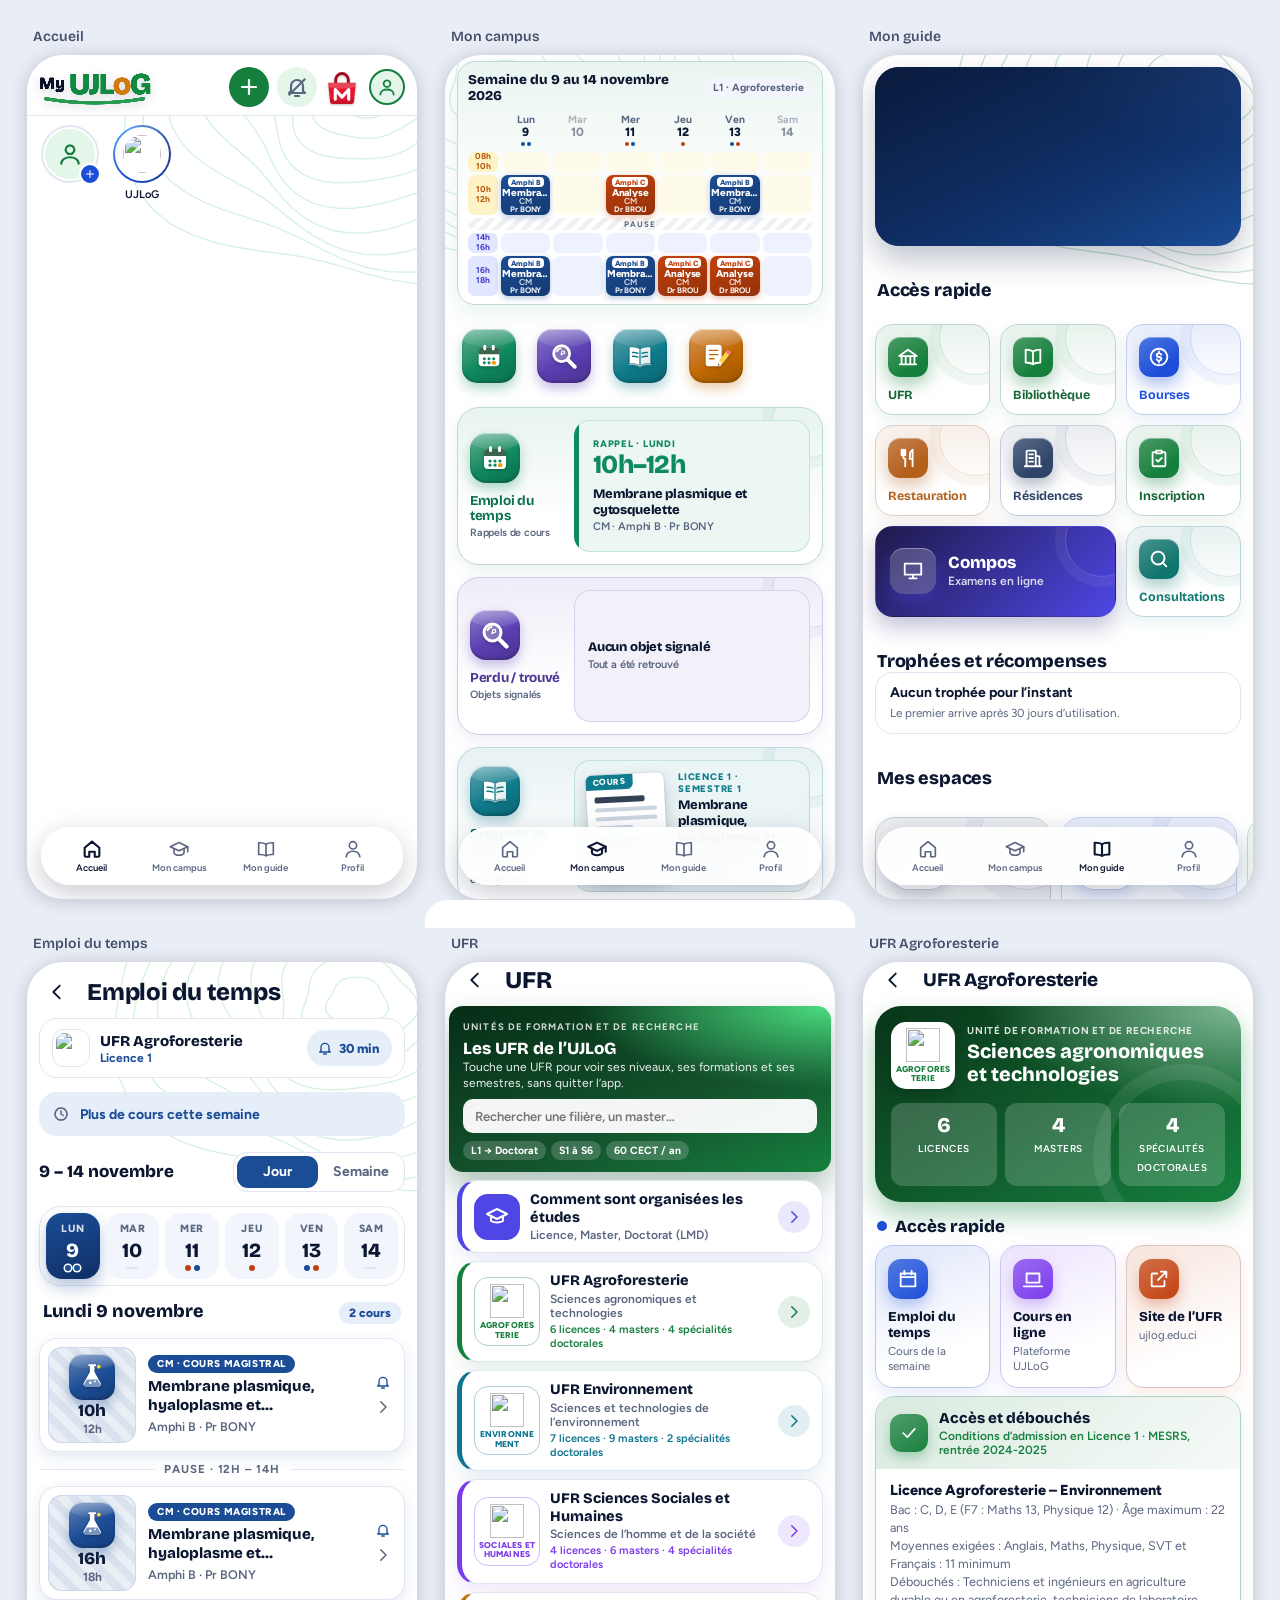
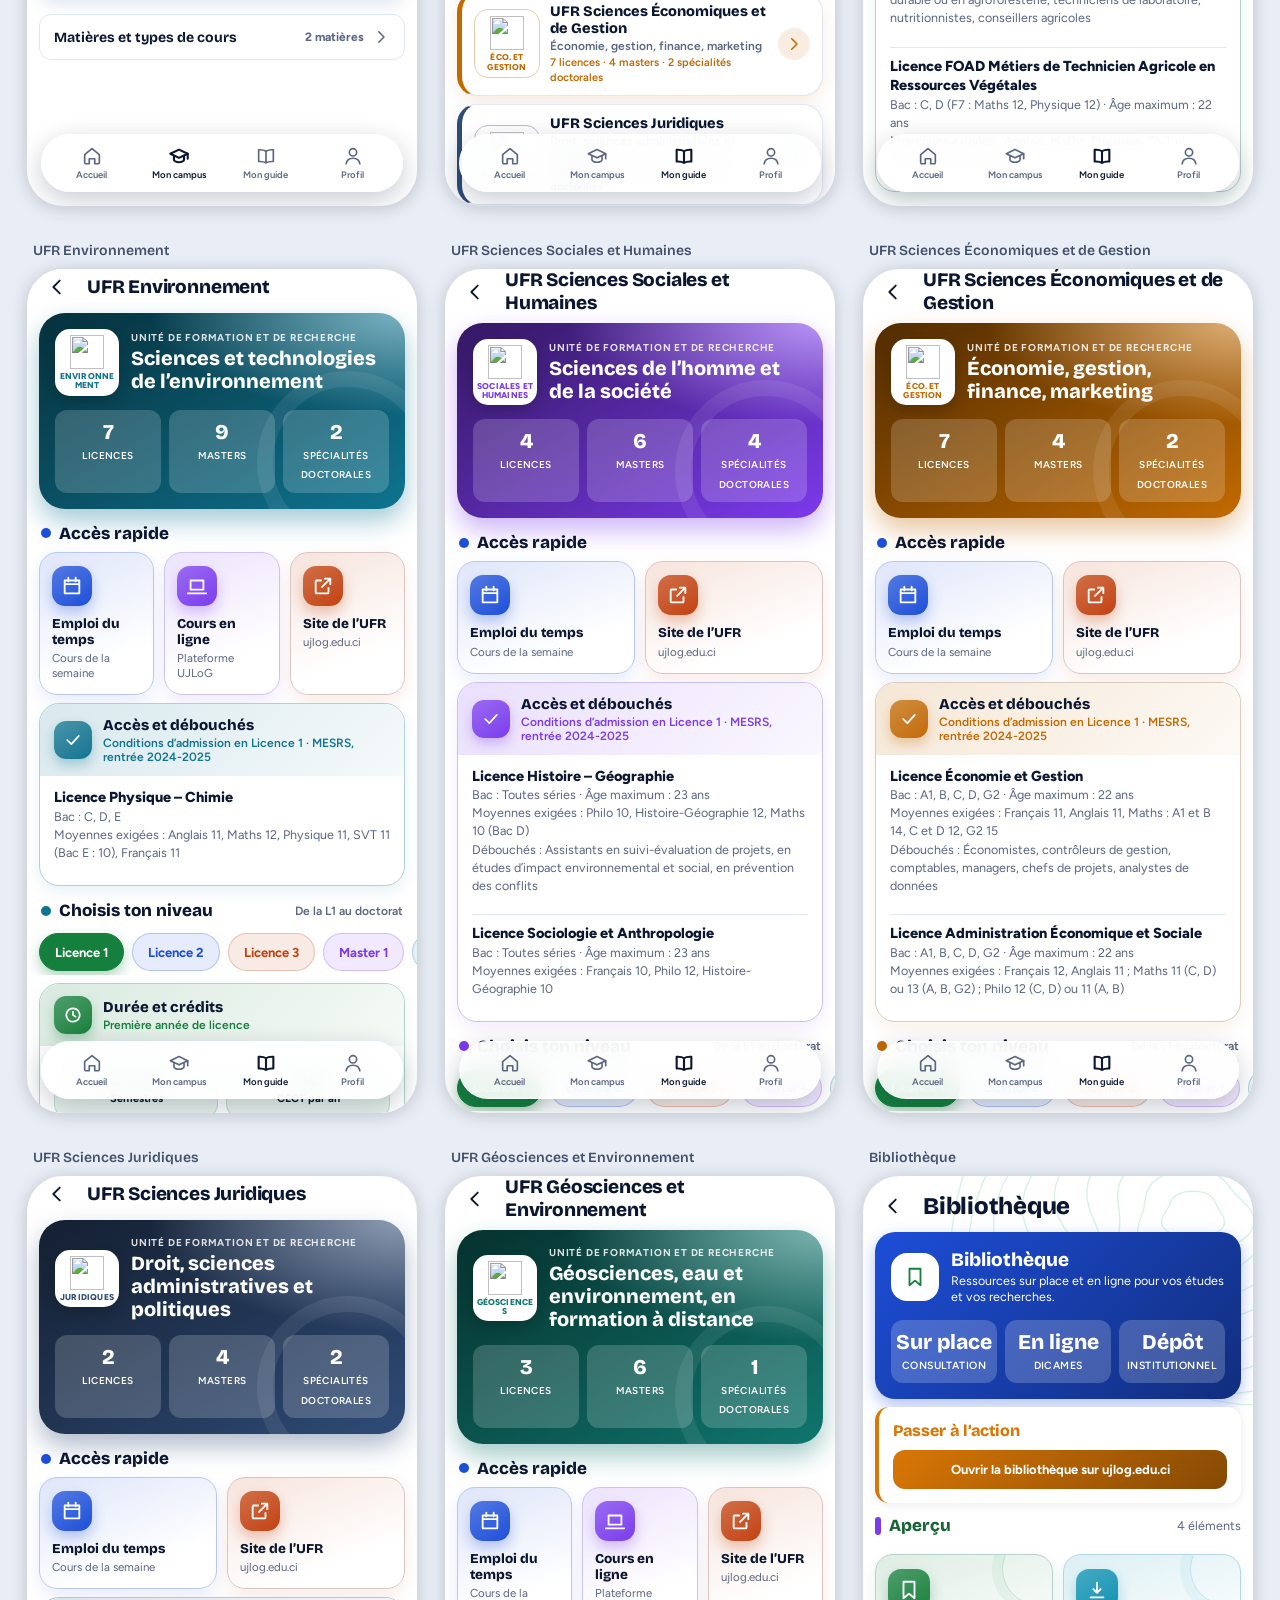
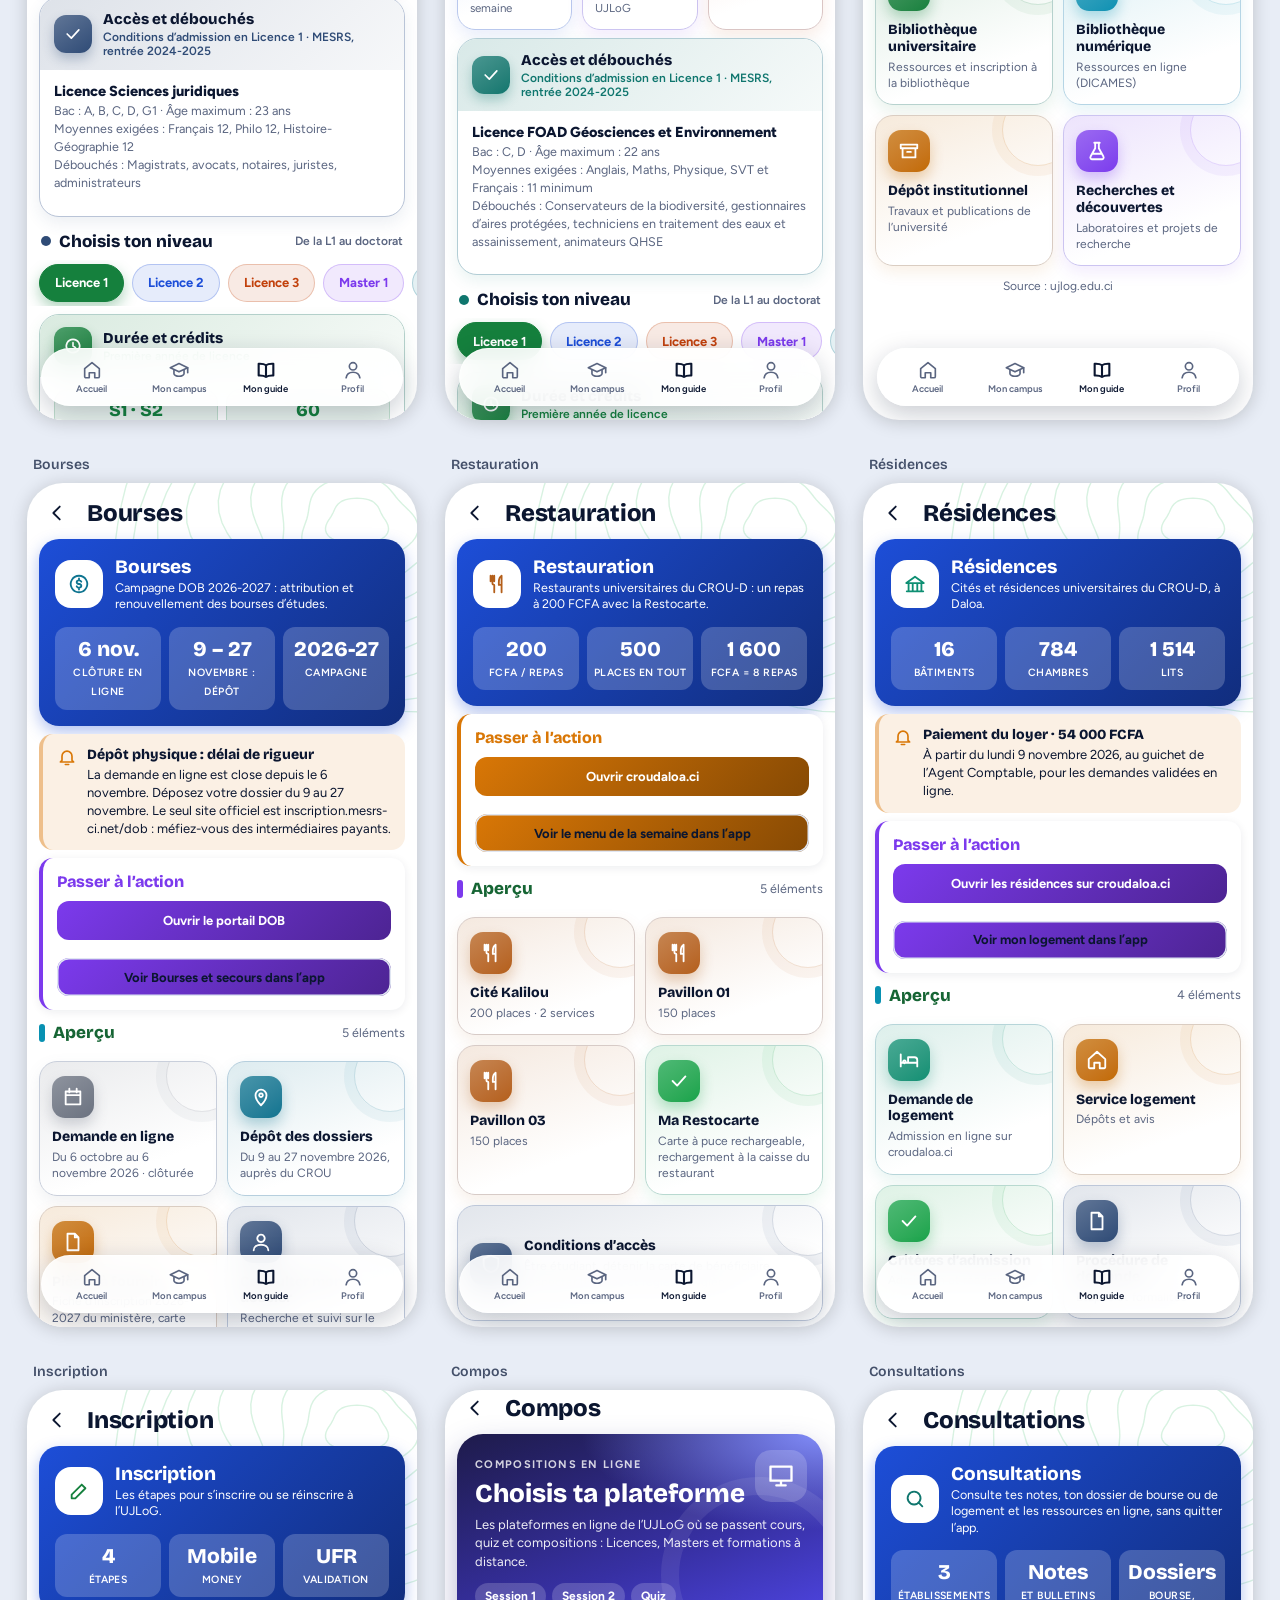
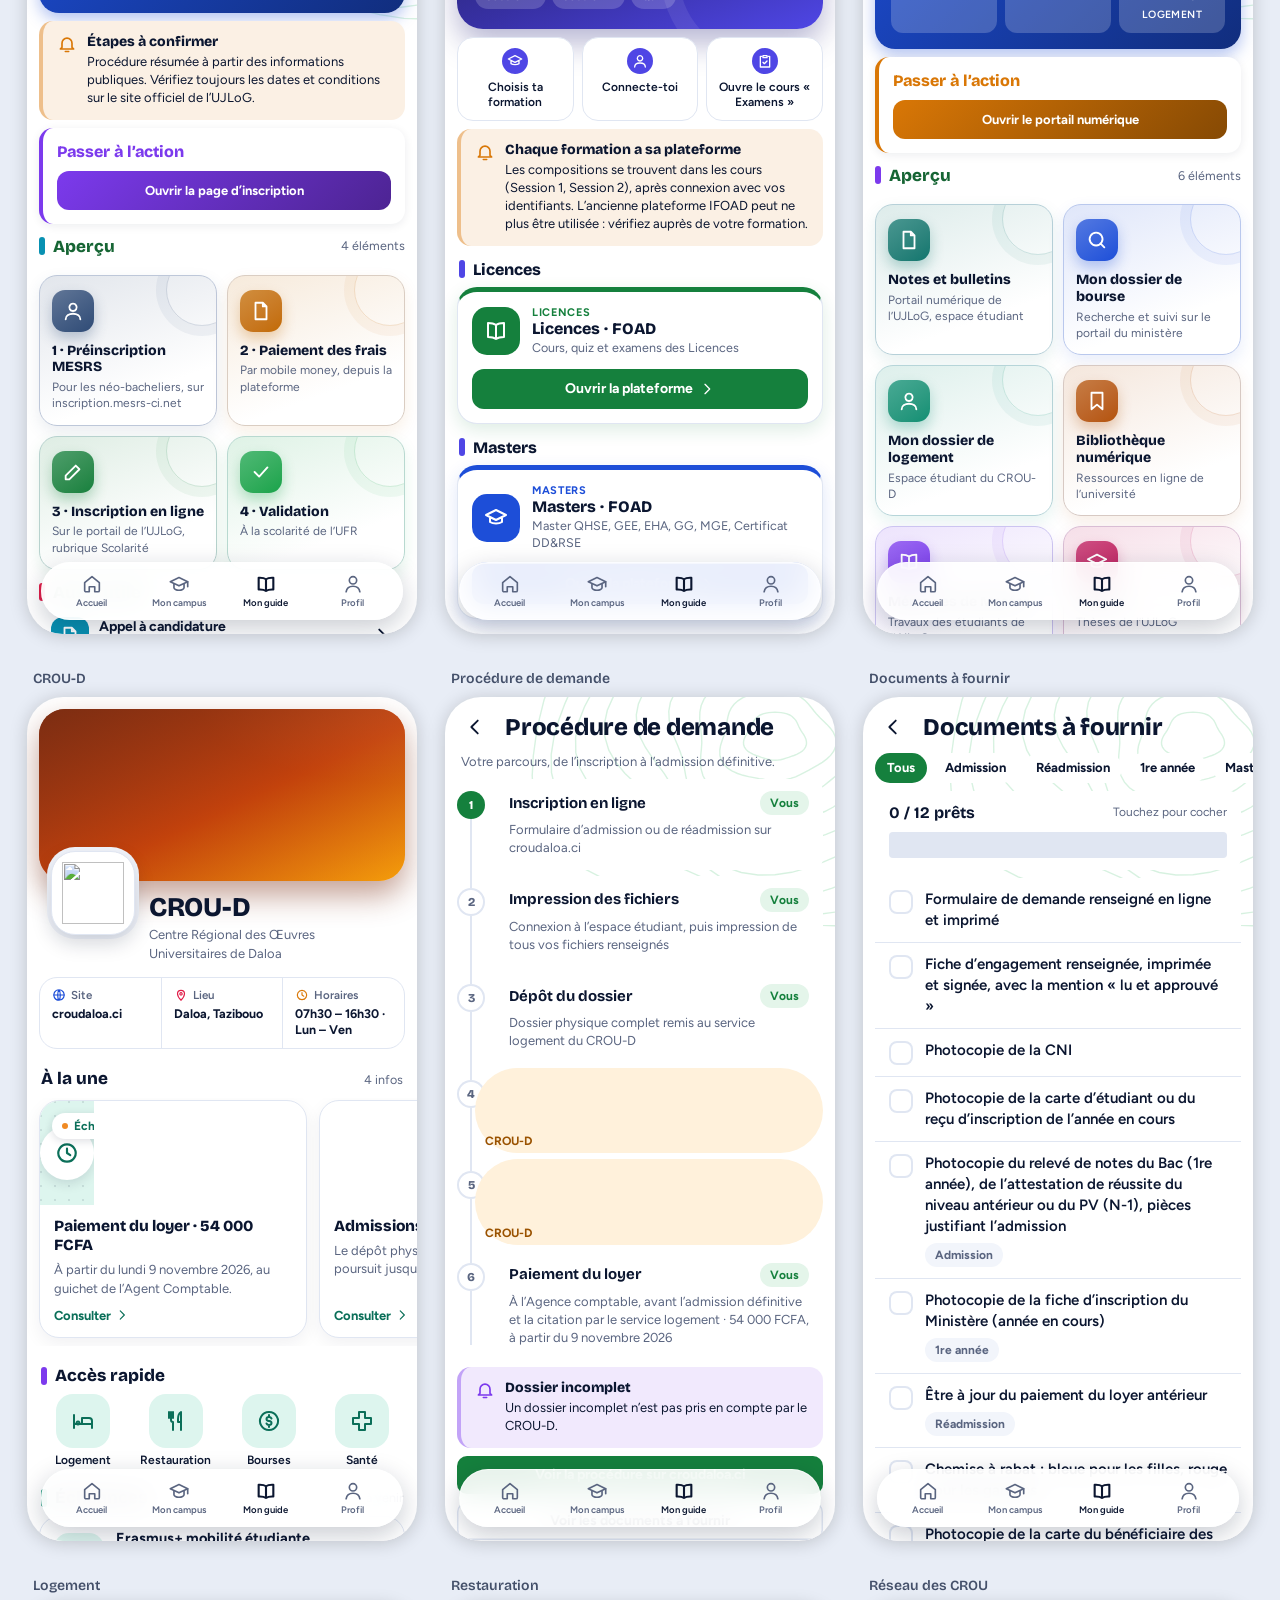
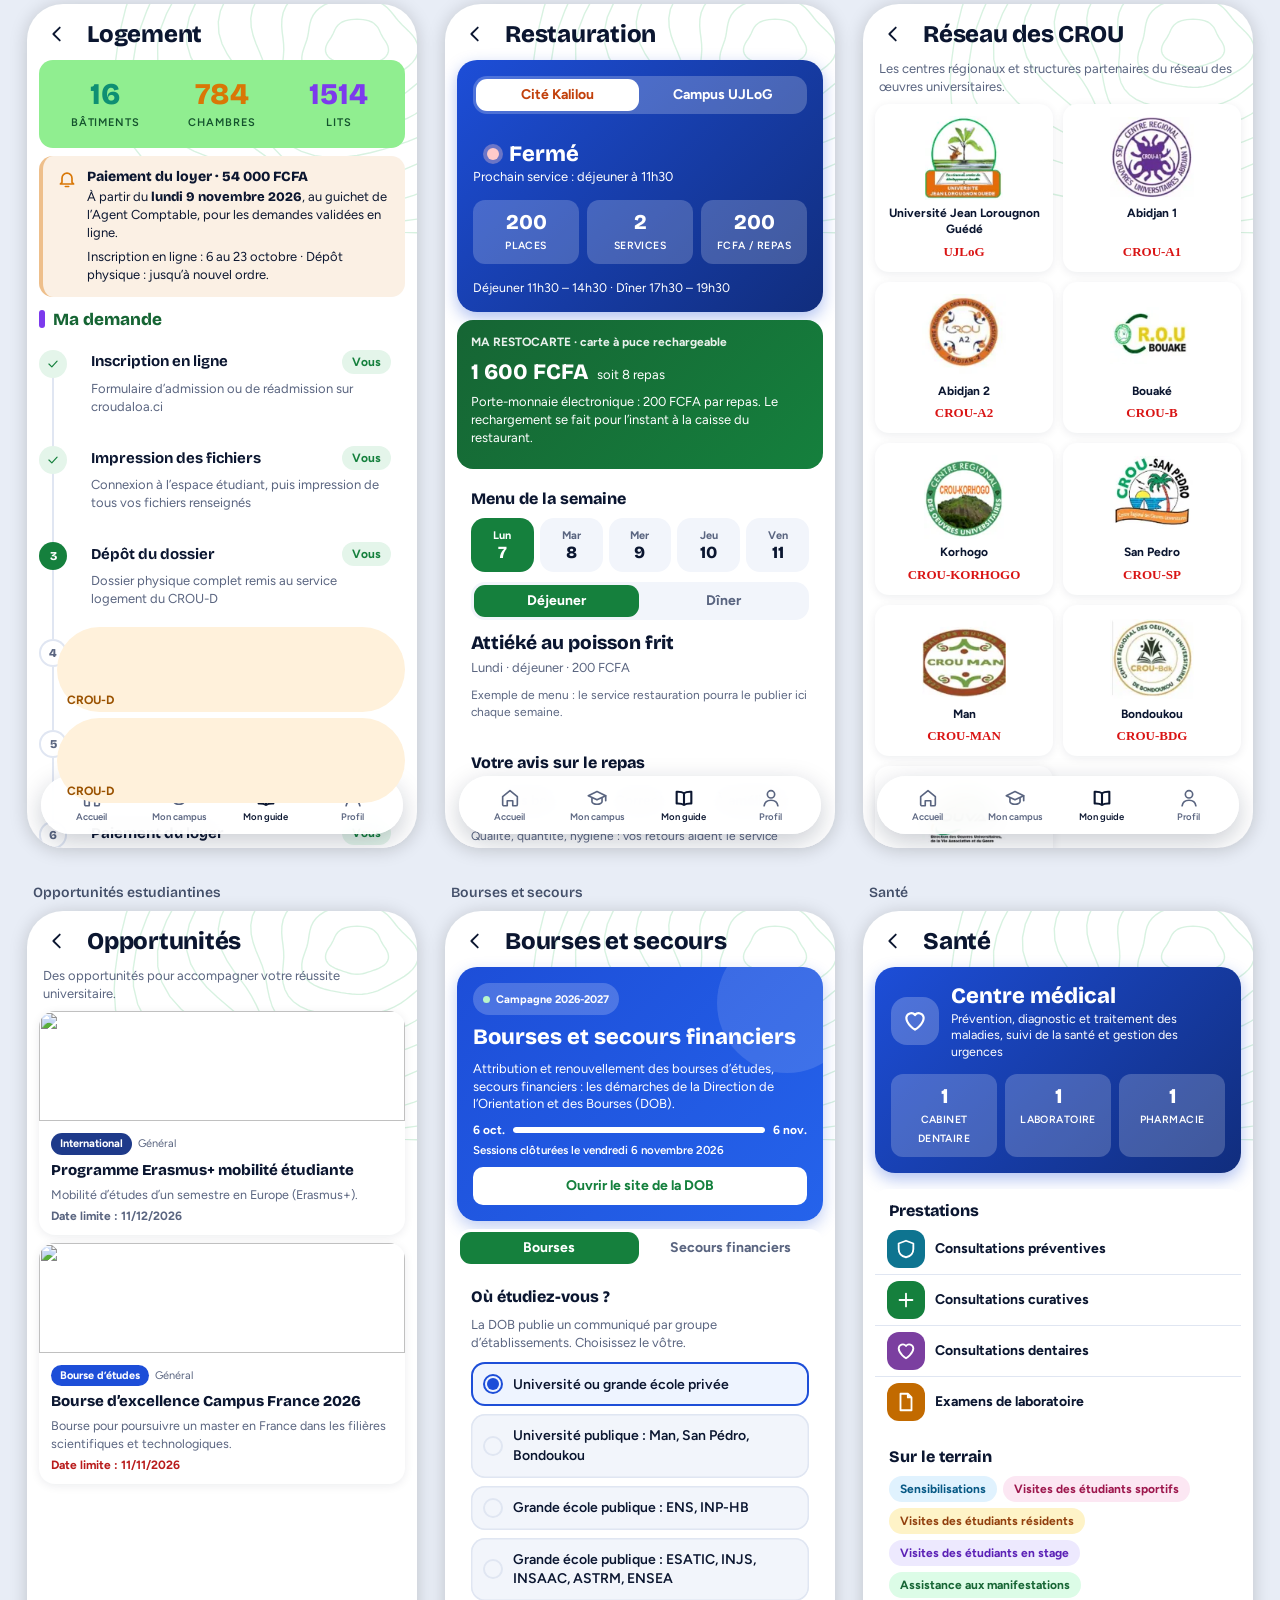
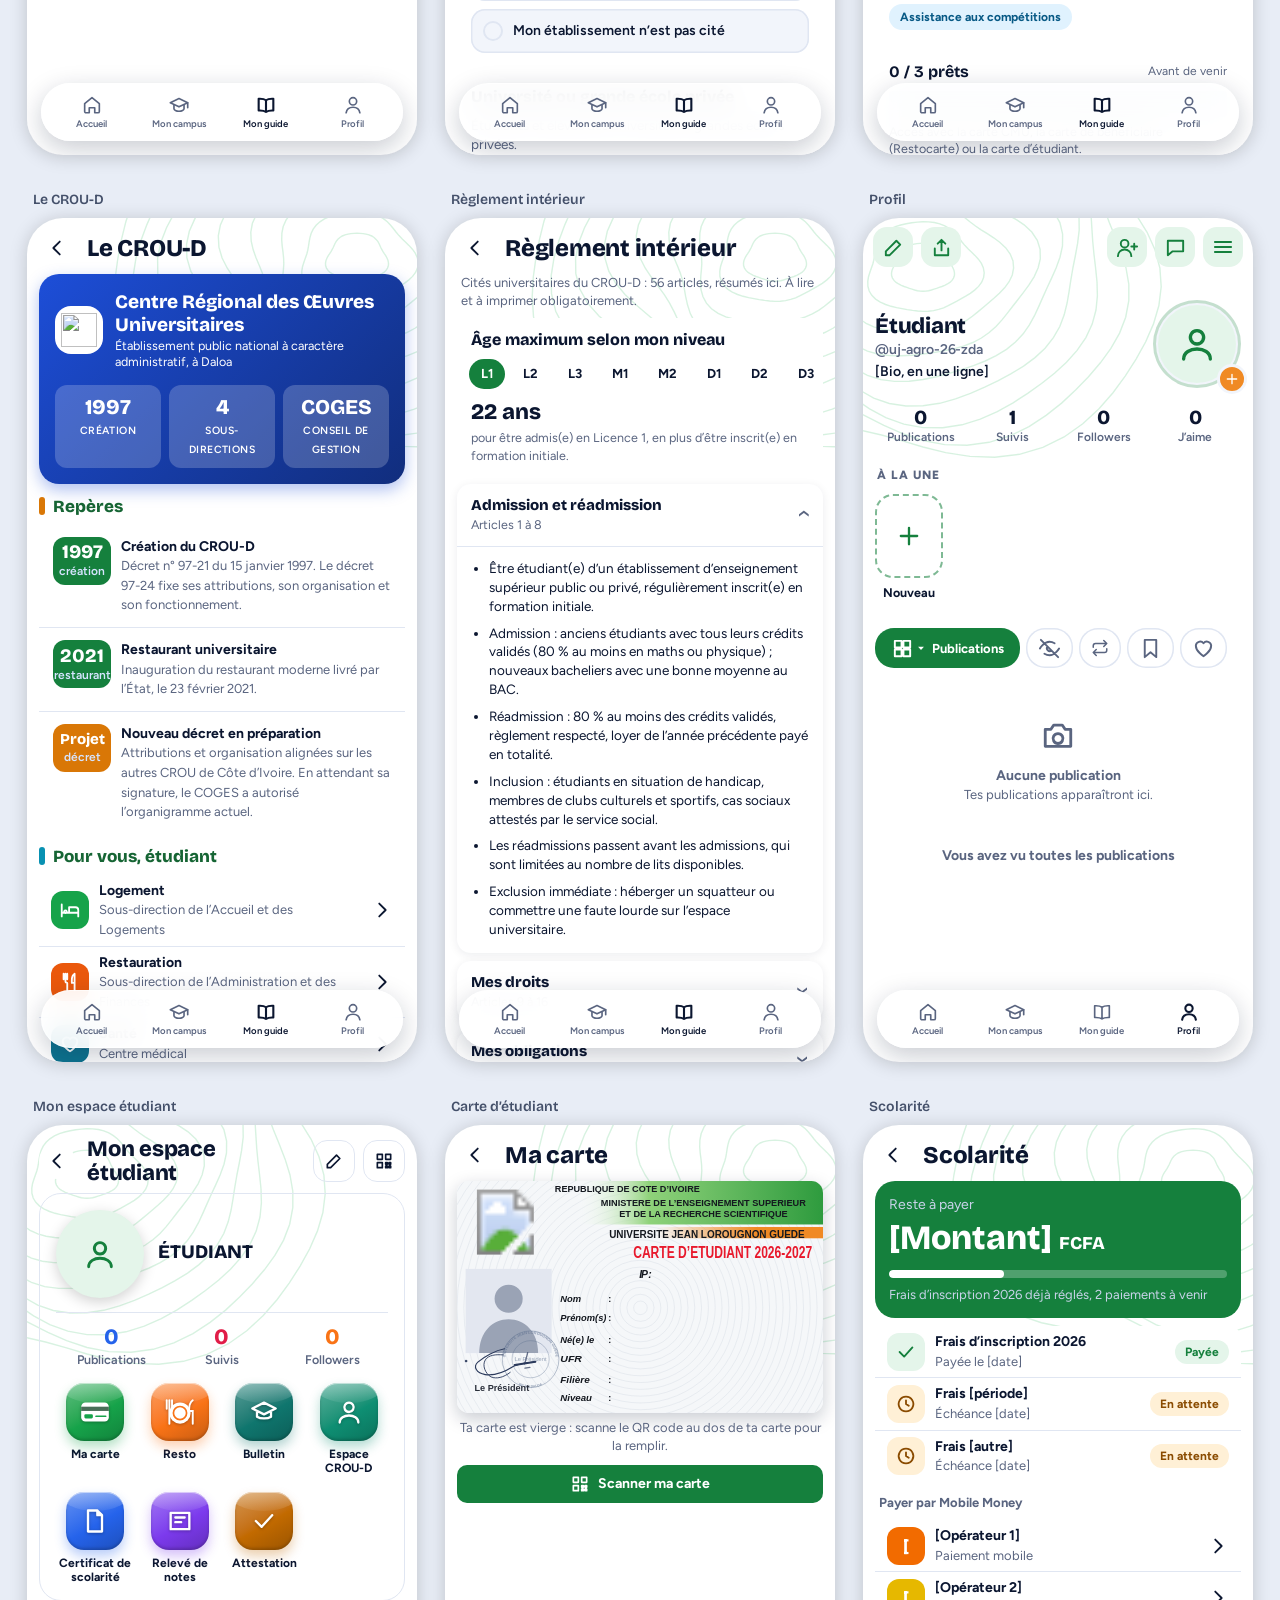
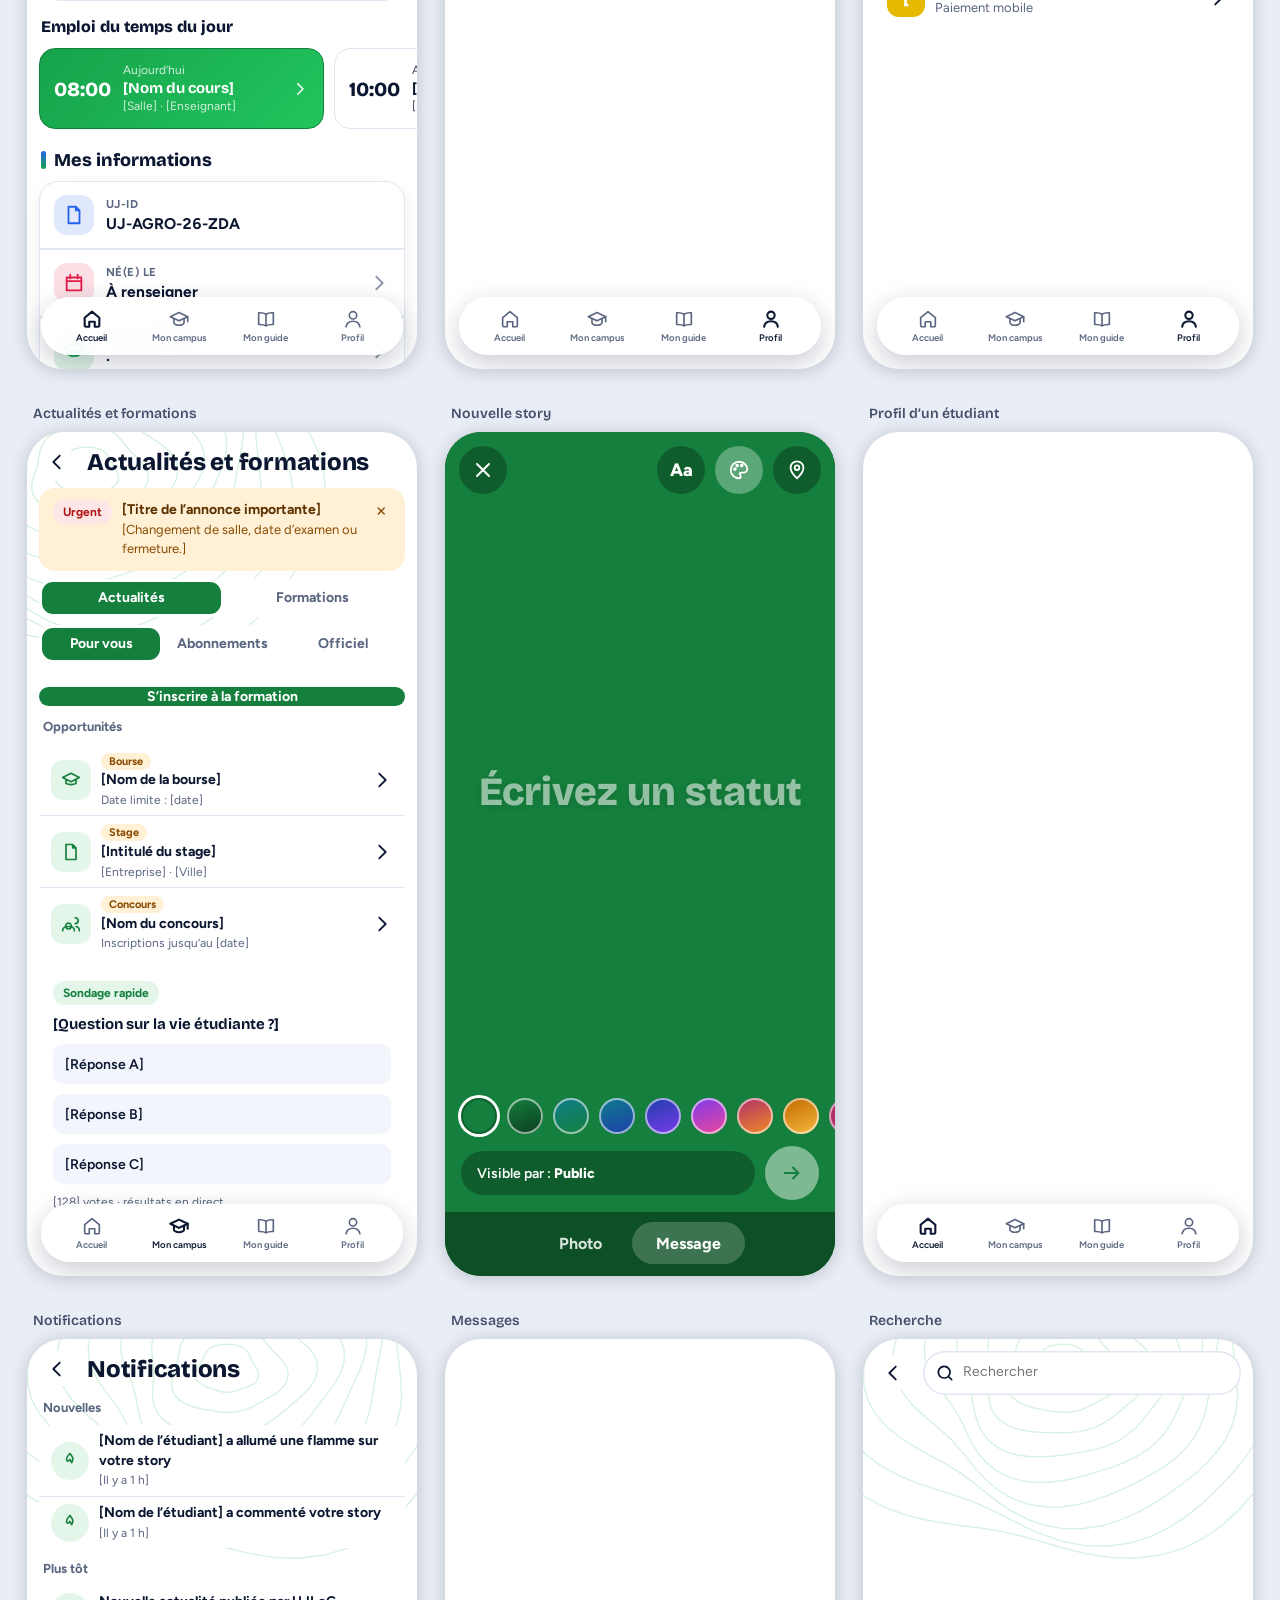
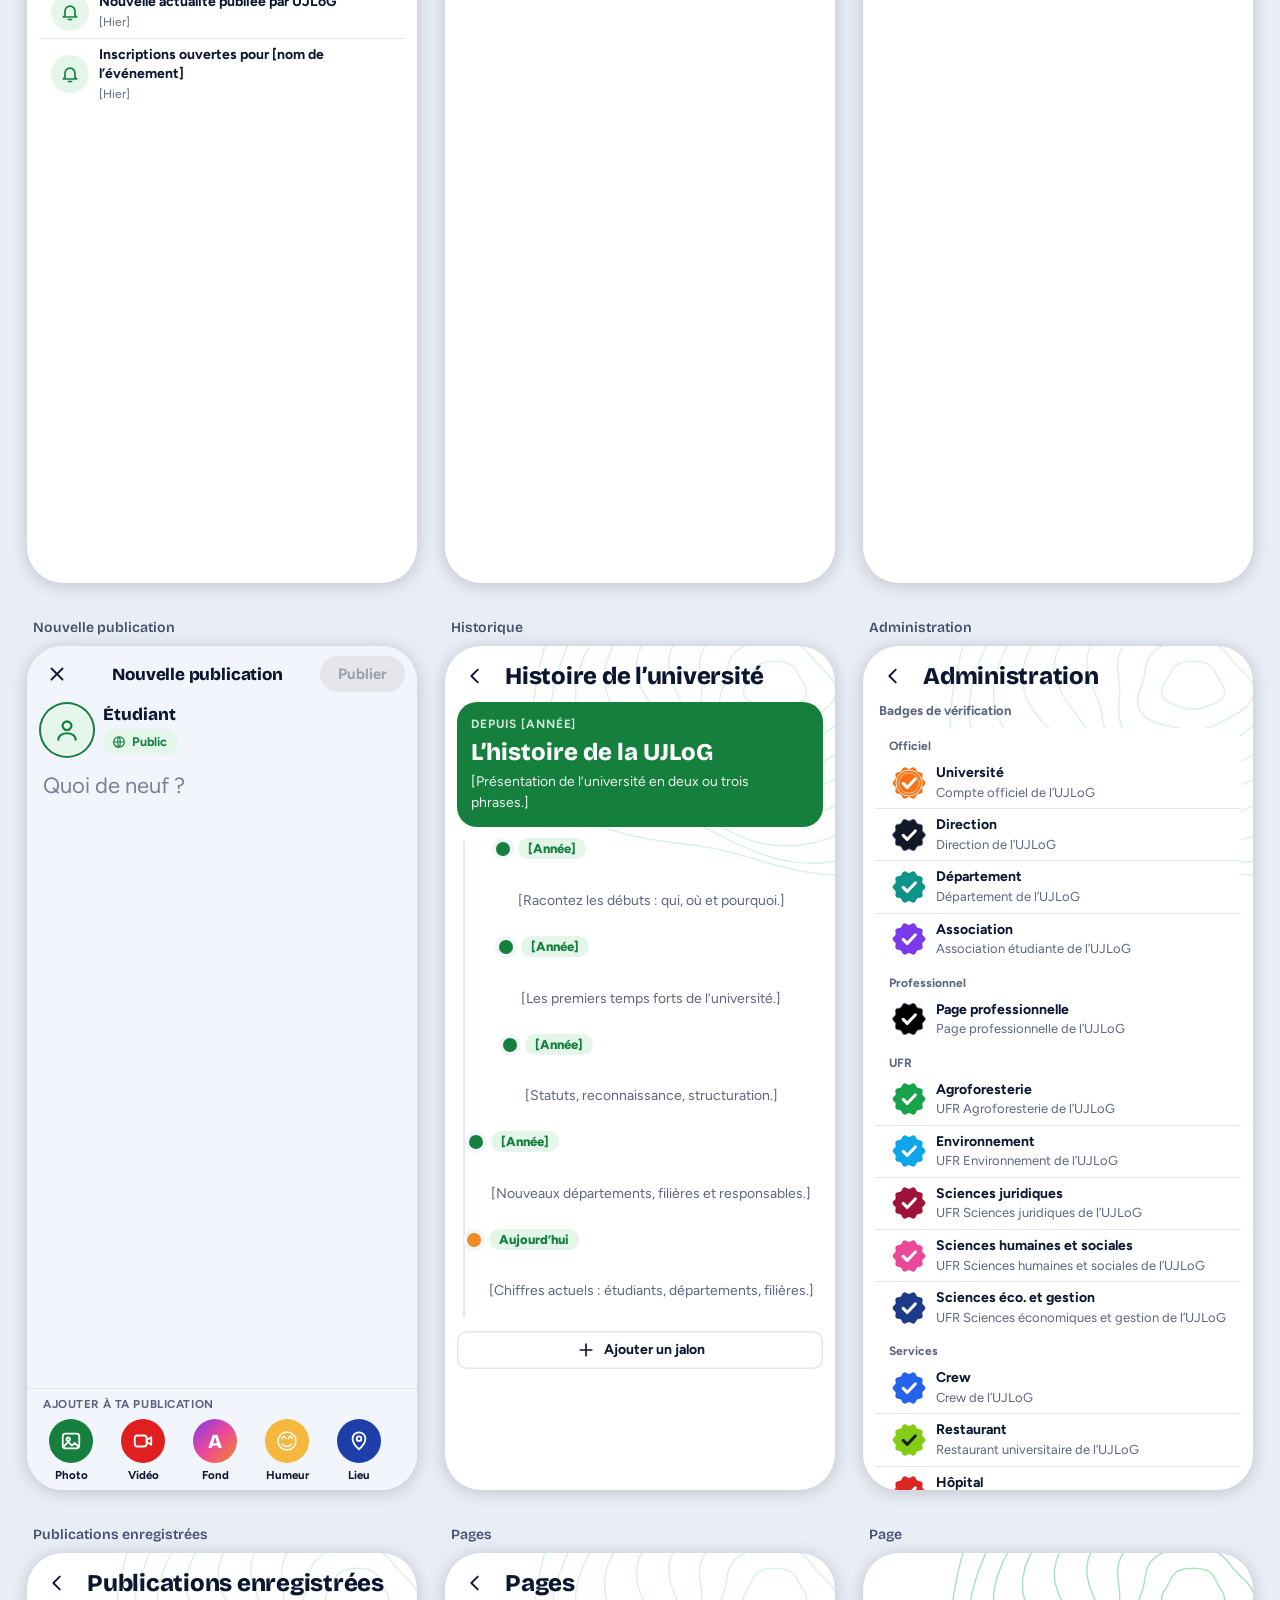
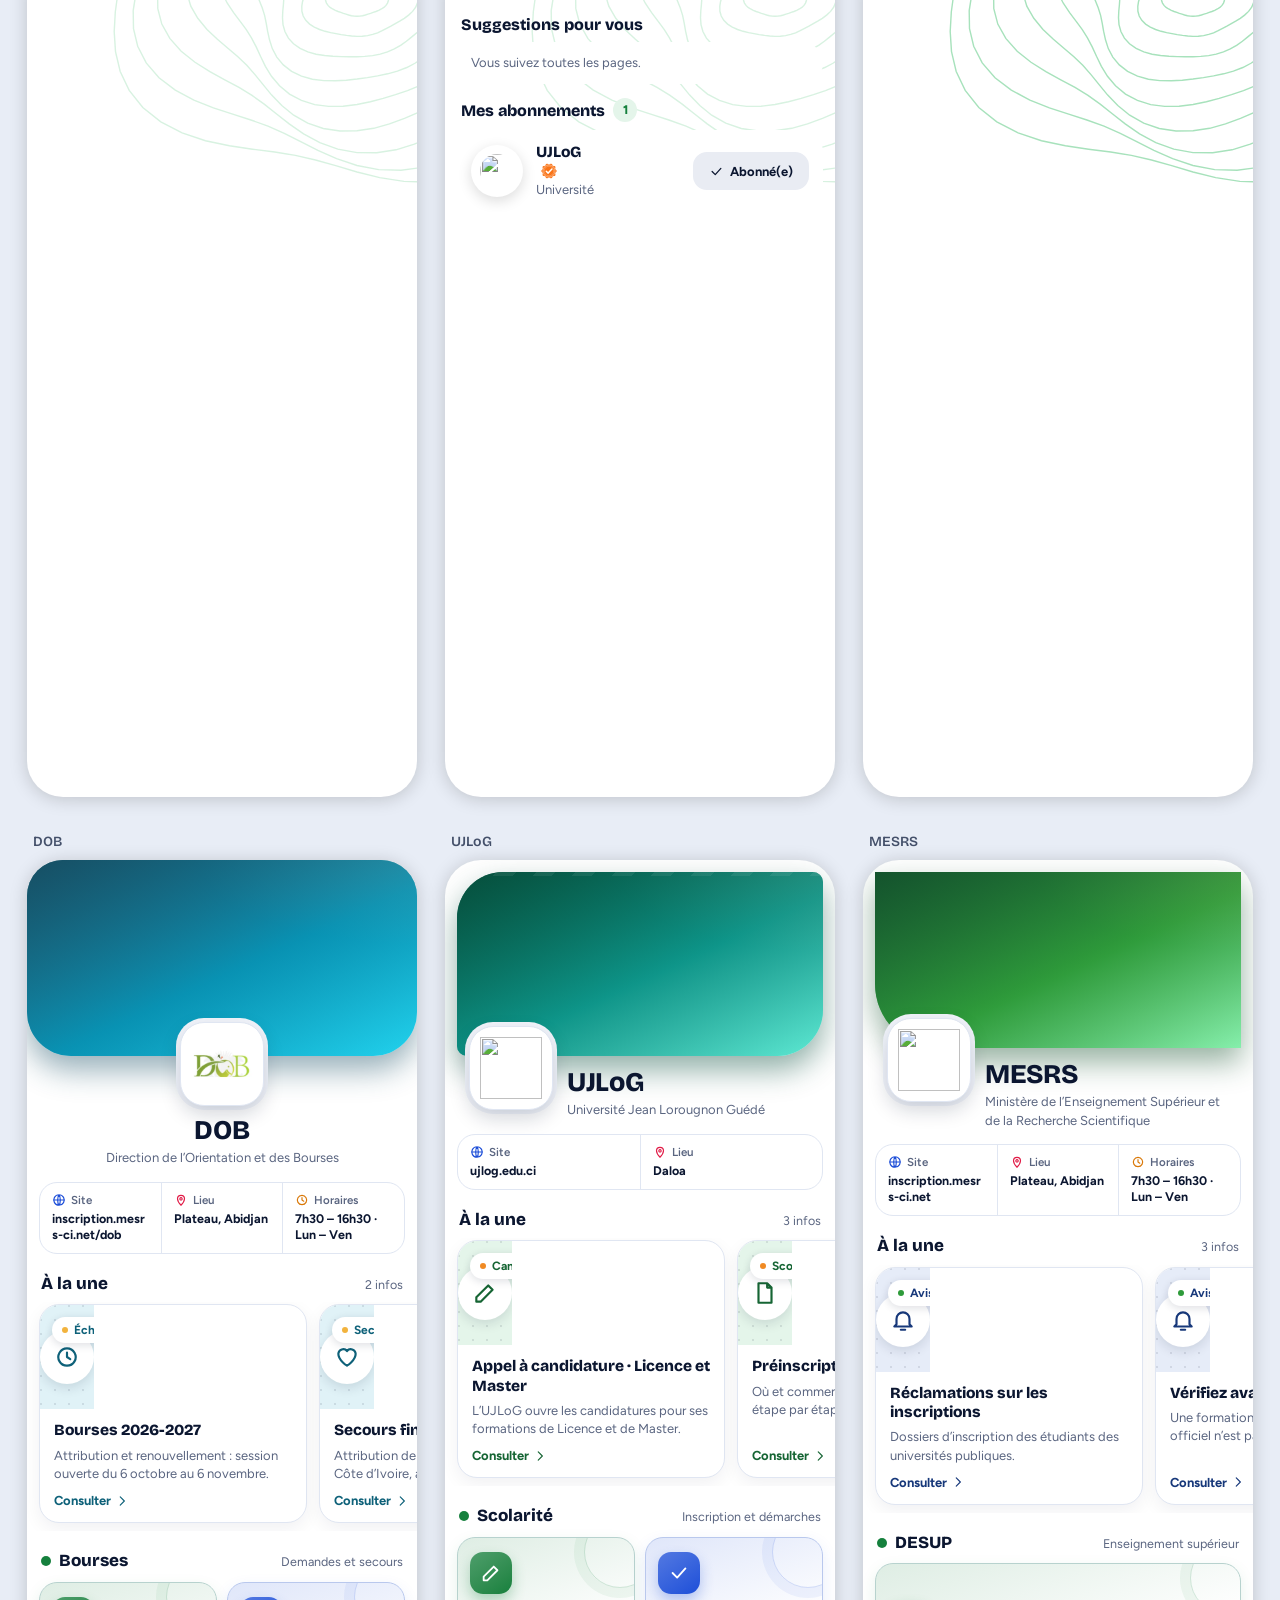
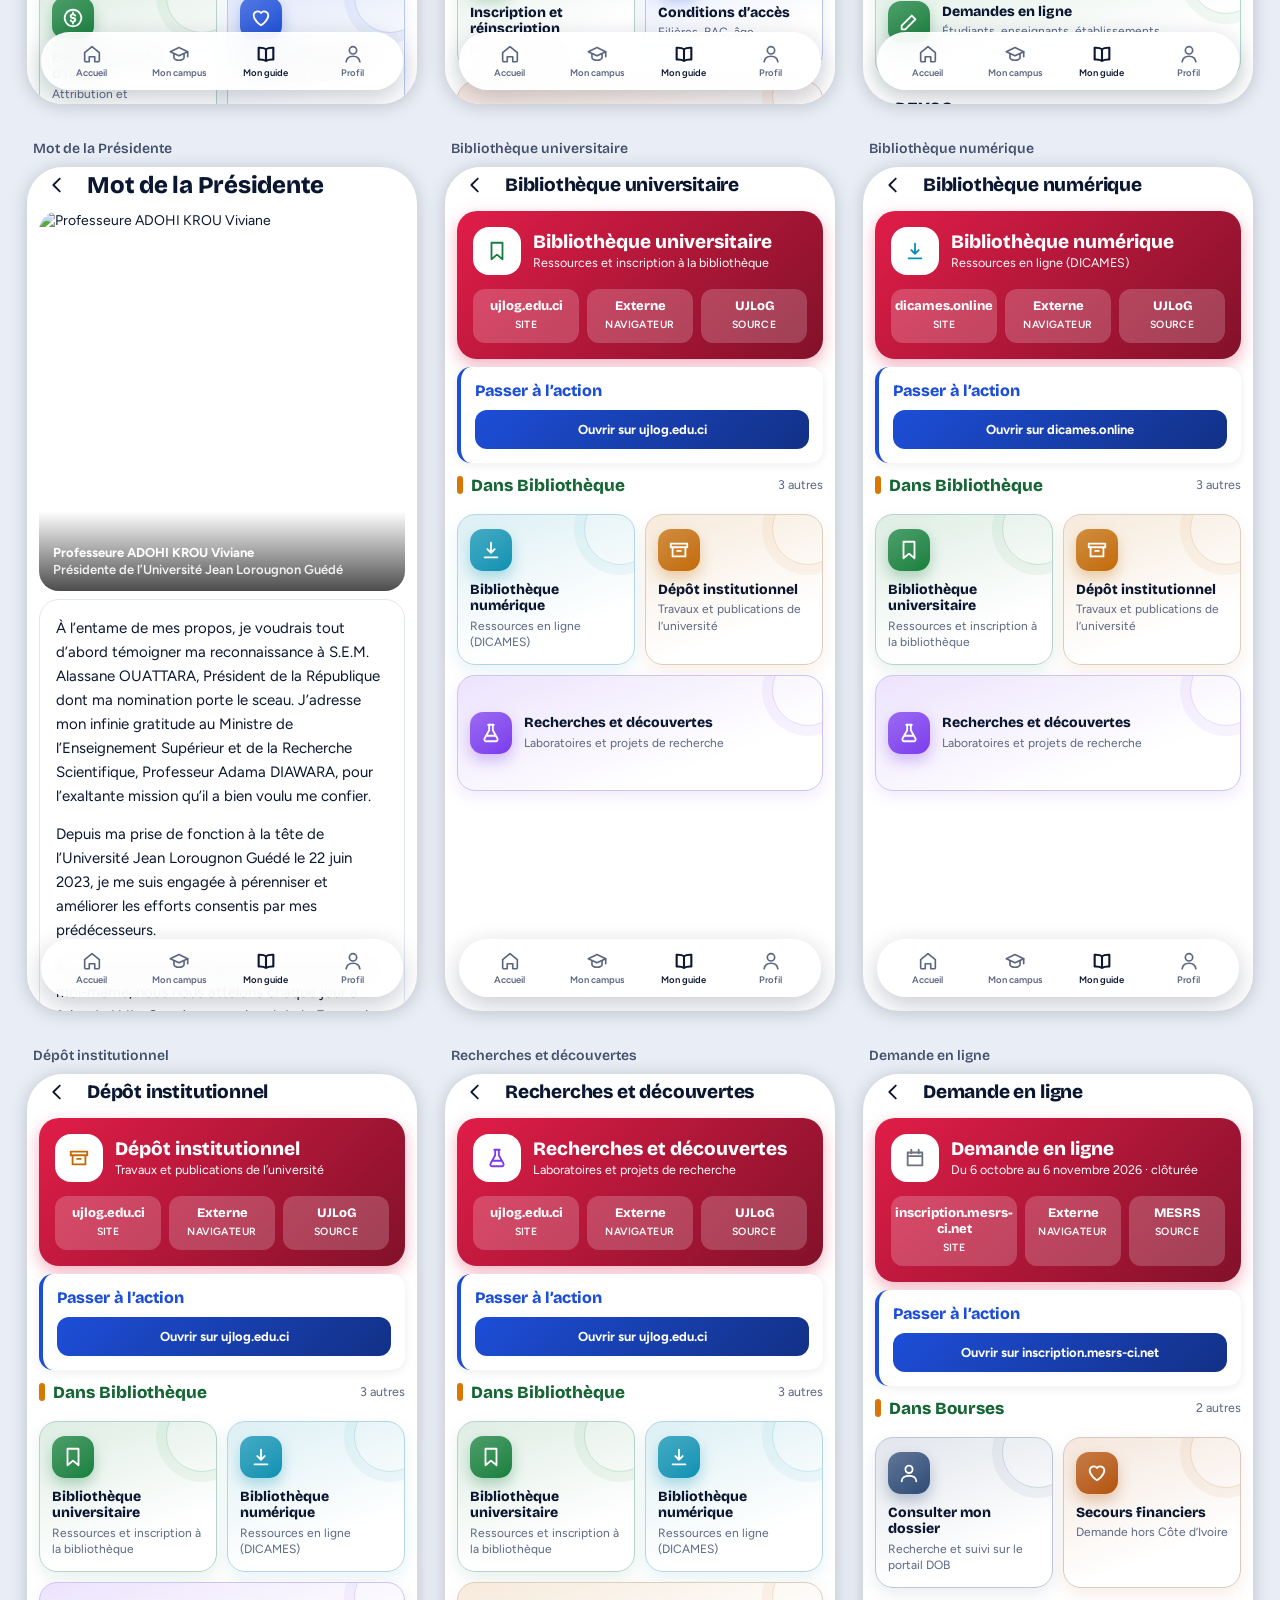
==== app.html @ 50b73c79 "Add files via upload" ====
<!DOCTYPE html>
<html lang="fr"><head>
<meta charset="utf-8">
<meta name="viewport" content="width=device-width, initial-scale=1, viewport-fit=cover">
<title>My UJLoG</title>
<link rel="stylesheet" href="https://fonts.googleapis.com/css2?family=Bricolage+Grotesque:wght@600;800&family=Figtree:wght@400;600;700&display=swap">
<link rel="stylesheet" href="app.css?v=80c64b92">























</head><body>
<svg width="0" height="0" style="position:absolute" aria-hidden="true"><symbol id="vbd" viewBox="0 0 24 24" stroke-linecap="round" stroke-linejoin="round"><path d="M21.95 12.00L21.85 12.52L21.57 13.01L21.19 13.45L20.78 13.87L20.44 14.26L20.23 14.67L20.16 15.13L20.20 15.65L20.29 16.22L20.34 16.81L20.27 17.37L20.05 17.85L19.67 18.21L19.15 18.44L18.58 18.58L18.01 18.67L17.50 18.79L17.08 19.00L16.76 19.33L16.49 19.77L16.22 20.29L15.92 20.79L15.53 21.21L15.08 21.46L14.55 21.53L14.00 21.42L13.45 21.19L12.94 20.93L12.46 20.72L12.00 20.65L11.54 20.72L11.06 20.93L10.55 21.19L10.00 21.42L9.45 21.53L8.92 21.46L8.47 21.21L8.08 20.79L7.78 20.29L7.51 19.77L7.24 19.33L6.92 19.00L6.50 18.79L5.99 18.67L5.42 18.58L4.85 18.44L4.33 18.21L3.95 17.85L3.73 17.37L3.66 16.81L3.71 16.22L3.80 15.65L3.84 15.13L3.77 14.67L3.56 14.26L3.22 13.87L2.81 13.45L2.43 13.01L2.15 12.52L2.05 12.00L2.15 11.48L2.43 10.99L2.81 10.55L3.22 10.13L3.56 9.74L3.77 9.33L3.84 8.87L3.80 8.35L3.71 7.78L3.66 7.19L3.73 6.63L3.95 6.15L4.33 5.79L4.85 5.56L5.42 5.42L5.99 5.33L6.50 5.21L6.92 5.00L7.24 4.67L7.51 4.23L7.78 3.71L8.08 3.21L8.47 2.79L8.92 2.54L9.45 2.47L10.00 2.58L10.55 2.81L11.06 3.07L11.54 3.28L12.00 3.35L12.46 3.28L12.94 3.07L13.45 2.81L14.00 2.58L14.55 2.47L15.08 2.54L15.53 2.79L15.92 3.21L16.22 3.71L16.49 4.23L16.76 4.67L17.08 5.00L17.50 5.21L18.01 5.33L18.58 5.42L19.15 5.56L19.67 5.79L20.05 6.15L20.27 6.63L20.34 7.19L20.29 7.78L20.20 8.35L20.16 8.87L20.23 9.33L20.44 9.74L20.78 10.13L21.19 10.55L21.57 10.99L21.85 11.48L21.95 12.00Z" style="fill:var(--vbf,none);stroke:currentColor;stroke-width:1.8"/><path d="M8.1 12.3l2.7 2.7 5.2-5.6" fill="none" style="stroke:var(--vbc,currentColor);stroke-width:2.2"/></symbol></svg>

<svg width="0" height="0" style="position:absolute"><defs>
<symbol id="home" viewBox="0 0 24 24"><path d="M3 11l9-8 9 8v9a1 1 0 0 1-1 1h-5v-6H9v6H4a1 1 0 0 1-1-1z"/></symbol>
<symbol id="esp" viewBox="0 0 24 24"><path d="M10 3h4v5h-4zM10 6H5a2 2 0 0 0-2 2v11a2 2 0 0 0 2 2h14a2 2 0 0 0 2-2V8a2 2 0 0 0-2-2h-5M7 12h3v4H7zM14 13h4M14 17h3"/></symbol>
<symbol id="bld" viewBox="0 0 24 24"><path d="M3 20h18M5 20v-9M9.5 20v-9M14.5 20v-9M19 20v-9M2.5 11L12 4l9.500 7z"/></symbol>
<symbol id="bed" viewBox="0 0 24 24"><path d="M3 19V6M3 15h18v4M21 15v-3a3 3 0 0 0-3-3h-7v6M7 12.5a1.5 1.5 0 1 0 .01 0z"/></symbol>
<symbol id="fork" viewBox="0 0 24 24"><path d="M7 3v8a2 2 0 0 0 2 2v8M5 3v6M9 3v6M17 21V3c-2.500 1.500-3 4-3 7v3h3"/></symbol>
<symbol id="bus" viewBox="0 0 24 24"><path d="M5 4h14a1 1 0 0 1 1 1v11H4V5a1 1 0 0 1 1-1zM4 11h16M7 16v3M17 16v3M8 14h.01M16 14h.01"/></symbol>
<symbol id="alrt" viewBox="0 0 24 24"><path d="M12 3l10 18H2zM12 10v5M12 18h.01"/></symbol>
<symbol id="cal" viewBox="0 0 24 24"><path d="M4 6h16v14H4zM4 10h16M8 3v4M16 3v4"/></symbol>
<symbol id="nhome" viewBox="0 0 24 24"><path d="M4 10.6 12 4l8 6.6V19a1.5 1.5 0 0 1-1.5 1.5H15V15H9v5.5H5.5A1.5 1.5 0 0 1 4 19z"/></symbol><symbol id="ncamp" viewBox="0 0 24 24"><path d="M2.5 9.5 12 5l9.5 4.5L12 14z"/><path d="M6.5 11.8v4.2c0 1.4 2.5 2.8 5.5 2.8s5.5-1.4 5.5-2.8v-4.2M21.5 9.5v5.5"/></symbol><symbol id="nguide" viewBox="0 0 24 24"><path d="M12 6.8C10.3 5.5 8 5 4 5.2V18c4-.2 6.3.3 8 1.6 1.7-1.3 4-1.8 8-1.6V5.2c-4-.2-6.3.3-8 1.6zM12 6.8v12.8"/></symbol><symbol id="nuser" viewBox="0 0 24 24"><circle cx="12" cy="8" r="4"/><path d="M4.5 20.5c.6-3.7 3.6-6 7.5-6s6.9 2.3 7.5 6"/></symbol><symbol id="grid" viewBox="0 0 24 24"><path d="M4 4h7v7H4zM13 4h7v7h-7zM4 13h7v7H4zM13 13h7v7h-7z"/></symbol><symbol id="qr" viewBox="0 0 24 24"><path d="M4 4h6v6H4zM14 4h6v6h-6zM4 14h6v6H4zM14 14h2v2h-2zM18 14h2v2h-2zM14 18h2v2h-2zM18 18h2v2h-2z"/></symbol><symbol id="gear" viewBox="0 0 24 24"><circle cx="12" cy="12" r="3"/><path d="M12 2.5l1.8 2.2 2.8-.6.9 2.7 2.7.9-.6 2.8 2.2 1.8-2.2 1.8.6 2.8-2.7.9-.9 2.7-2.8-.6-1.8 2.2-1.8-2.2-2.8.6-.9-2.7-2.7-.9.6-2.8L2.5 12l2.2-1.8-.6-2.8 2.7-.9.9-2.7 2.8.6z"/></symbol><symbol id="usrs" viewBox="0 0 24 24"><circle cx="10" cy="8" r="3.5"/><path d="M3.5 20c.6-3.6 3-5.5 6.5-5.5 1 0 1.9.2 2.7.5M18 13.5l1.2 2.4 2.6.4-1.9 1.8.5 2.6-2.4-1.3-2.4 1.3.5-2.6-1.9-1.8 2.6-.4z"/></symbol><symbol id="cld" viewBox="0 0 24 24"><path d="M7 18a4.5 4.5 0 0 1-.6-8.96A6 6 0 0 1 18 9.5a4.2 4.2 0 0 1-.5 8.5M12 11v7M9 15l3 3 3-3"/></symbol><symbol id="eye" viewBox="0 0 24 24"><path d="M2 12s3.6-6.5 10-6.5S22 12 22 12s-3.6 6.5-10 6.5S2 12 2 12z"/><circle cx="12" cy="12" r="3"/></symbol>
<symbol id="usr" viewBox="0 0 24 24"><path d="M12 4a4 4 0 1 0 .01 0zM4 21c0-4 4-6 8-6s8 2 8 6"/></symbol>
<symbol id="usra" viewBox="0 0 24 24"><path d="M10 4.5a3.8 3.8 0 1 0 .01 0zM3 20.5c0-3.8 3.4-5.8 7-5.8 1.4 0 2.7.3 3.8.8M18 14v6M15 17h6"/></symbol>
<symbol id="usrc" viewBox="0 0 24 24"><path d="M10 4.5a3.8 3.8 0 1 0 .01 0zM3 20.5c0-3.8 3.4-5.8 7-5.8 1.4 0 2.7.3 3.8.8M15 17.5l2.3 2.3 4-4.6"/></symbol>
<symbol id="se" viewBox="0 0 24 24"><path d="M11 4a7 7 0 1 0 .01 0zM20 20l-4-4"/></symbol>
<symbol id="bell" viewBox="0 0 24 24"><path d="M6 16V11a6 6 0 0 1 12 0v5l2 2H4zM10 21h4"/></symbol>
<symbol id="plus" viewBox="0 0 24 24"><path d="M12 5v14M5 12h14"/></symbol>
<symbol id="tent" viewBox="0 0 24 24"><path d="M3 20L12 4l9 16zM12 4v16"/></symbol>
<symbol id="news" viewBox="0 0 24 24"><path d="M4 5h16v14H4zM8 9h8M8 13h5"/></symbol>
<symbol id="cap" viewBox="0 0 24 24"><path d="M2 9l10-5 10 5-10 5zM6 11v5c3 2 9 2 12 0v-5"/></symbol>
<symbol id="grp" viewBox="0 0 24 24"><path d="M9 11a3.5 3.5 0 1 0 .01 0zM2 20c0-3.500 3-5 7-5s7 1.500 7 5M17 4.500a3.500 3.500 0 0 1 0 7M18 15c2.500.5 4 2 4 5"/></symbol>
<symbol id="doc" viewBox="0 0 24 24"><path d="M6 3h8l4 4v14H6zM14 3v4h4"/></symbol>
<symbol id="hrt" viewBox="0 0 24 24"><path d="M12 20s-8-5-8-11a4.500 4.500 0 0 1 8-2.500A4.500 4.500 0 0 1 20 9c0 6-8 11-8 11z"/></symbol>
<symbol id="shd" viewBox="0 0 24 24"><path d="M12 3l8 3v6c0 5-3.500 8-8 9-4.500-1-8-4-8-9V6z"/></symbol>
<symbol id="star" viewBox="0 0 24 24"><path d="M12 3.5l2.6 5.4 5.9.8-4.3 4.1 1 5.9L12 16.9 6.8 19.7l1-5.9L3.5 9.7l5.9-.8z"/></symbol>
<symbol id="stry" viewBox="0 0 24 24"><path d="M12 3.5a8.5 8.5 0 1 0 .01 0zM10.2 8.8v6.4l5.2-3.2z"/></symbol>
<symbol id="cam" viewBox="0 0 24 24"><path d="M3 8h4l2-3h6l2 3h4v12H3zM12 11a3.500 3.500 0 1 0 .01 0z"/></symbol>
<symbol id="shr" viewBox="0 0 24 24"><path d="M12 15V4M8 8l4-4 4 4M5 13v7h14v-7"/></symbol>
<symbol id="dl" viewBox="0 0 24 24"><path d="M12 4v11M8 11l4 4 4-4M5 20h14"/></symbol>
<symbol id="pin" viewBox="0 0 24 24"><path d="M12 21s-6-6-6-11a6 6 0 0 1 12 0c0 5-6 11-6 11zM12 8a2 2 0 1 0 .01 0z"/></symbol>
<symbol id="clk" viewBox="0 0 24 24"><path d="M12 4a8 8 0 1 0 .01 0zM12 8v4l3 2"/></symbol>
<symbol id="chk" viewBox="0 0 24 24"><path d="M5 12l5 5 9-10"/></symbol>
<symbol id="chv" viewBox="0 0 24 24"><path d="M9 5l7 7-7 7"/></symbol>
<symbol id="eyx" viewBox="0 0 24 24"><path d="M2 12s4-7 10-7c2 0 3.8.6 5.3 1.5M22 12s-4 7-10 7c-2 0-3.8-.6-5.3-1.5M9.9 9.9a3 3 0 0 0 4.2 4.2M3 3l18 18"/></symbol>
<symbol id="lck" viewBox="0 0 24 24"><path d="M6 11h12v9H6zM8 11V8a4 4 0 0 1 8 0v3"/></symbol>
<symbol id="cht" viewBox="0 0 24 24"><path d="M4 5h16v11H9l-5 4z"/></symbol>
<symbol id="edt" viewBox="0 0 24 24"><path d="M4 20l1-4L16 5l3 3L8 19zM14 7l3 3"/></symbol>
<symbol id="ux-bolt" viewBox="0 0 24 24"><path d="M13.500 2.500 4.500 14H11l-1 7.500L19.500 10H13z" fill="currentColor" fill-opacity=".22" stroke="none"/><path d="M13.500 2.500 4.500 14H11l-1 7.500L19.500 10H13z"/></symbol><symbol id="ux-heart" viewBox="0 0 24 24"><path d="M12 20.500S4 16 4 9.800A4.300 4.300 0 0 1 12 7.600a4.300 4.300 0 0 1 8 2.200c0 6.200-8 10.700-8 10.700z" fill="currentColor" fill-opacity=".22" stroke="none"/><path d="M12 20.500S4 16 4 9.800A4.300 4.300 0 0 1 12 7.600a4.300 4.300 0 0 1 8 2.200c0 6.200-8 10.700-8 10.700z"/></symbol><symbol id="ux-gift" viewBox="0 0 24 24"><rect x="4" y="11" width="16" height="9.500" rx="2" fill="currentColor" fill-opacity=".22" stroke="none"/><rect x="3" y="7" width="18" height="4" rx="1.500" fill="currentColor" fill-opacity=".22" stroke="none"/><rect x="4" y="11" width="16" height="9.500" rx="2"/><rect x="3" y="7" width="18" height="4" rx="1.500"/><path d="M12 7v13.500M12 7C10.500 3.500 6.500 3.800 7 6c.3 1.200 3 1 5 1zm0 0c1.500-3.500 5.500-3.200 5-1-.3 1.200-3 1-5 1z"/></symbol><symbol id="ux-out" viewBox="0 0 24 24"><rect x="3" y="9" width="18" height="11.500" rx="2.500" fill="currentColor" fill-opacity=".22" stroke="none"/><rect x="3" y="9" width="18" height="11.500" rx="2.500"/><path d="M16.500 14.800h1.500M12 6.500V2.800M9.500 5l2.500-2.500L14.500 5"/></symbol><symbol id="ux-shield" viewBox="0 0 24 24"><path d="M12 3 19 6v5.200c0 4.600-3 7.900-7 9.800-4-1.900-7-5.200-7-9.800V6z" fill="currentColor" fill-opacity=".22" stroke="none"/><path d="M12 3 19 6v5.200c0 4.600-3 7.900-7 9.800-4-1.900-7-5.200-7-9.800V6z"/><path d="m8.800 12 2.200 2.200 4.200-4.400"/></symbol><symbol id="ux-receipt" viewBox="0 0 24 24"><path d="M6 3h12v18l-3-2-3 2-3-2-3 2z" fill="currentColor" fill-opacity=".22" stroke="none"/><path d="M6 3h12v18l-3-2-3 2-3-2-3 2z"/><path d="M9.500 8.500h5M9.500 12h5"/></symbol><symbol id="ux-eye" viewBox="0 0 24 24"><path d="M2.500 12S6 5.500 12 5.500 21.500 12 21.500 12 18 18.500 12 18.500 2.500 12 2.500 12z"/><circle cx="12" cy="12" r="3" fill="currentColor" fill-opacity=".22"/></symbol><symbol id="ux-chv" viewBox="0 0 24 24"><path d="m9 6 6 6-6 6" stroke-width="2.400"/></symbol><symbol id="ux-arw" viewBox="0 0 24 24"><path d="M5 12h14M13 6l6 6-6 6" stroke-width="2.200"/></symbol><symbol id="ux-back" viewBox="0 0 24 24"><path d="m15 6-6 6 6 6" stroke-width="2.400"/></symbol><symbol id="ux-coin" viewBox="0 0 32 32"><circle cx="16" cy="16" r="15" fill="#F5A623"/><circle cx="16" cy="16" r="11.500" fill="#FFC857" stroke="#E08A00" stroke-width="1.200"/><path d="M11 21v-9l5 6 5-6v9" fill="none" stroke="#B45F00" stroke-width="2.400" stroke-linecap="round" stroke-linejoin="round"/></symbol><symbol id="ux-gamepad" viewBox="0 0 24 24"><path d="M7 7h10a4 4 0 0 1 3.900 3.100l1 4.600A3 3 0 0 1 19 18.500c-1 0-1.800-.5-2.400-1.300L16 16.500H8l-.6.700C6.800 18 6 18.500 5 18.500a3 3 0 0 1-2.900-3.800l1-4.600A4 4 0 0 1 7 7z" fill="currentColor" fill-opacity=".22" stroke="none"/><path d="M7 7h10a4 4 0 0 1 3.900 3.100l1 4.600A3 3 0 0 1 19 18.500c-1 0-1.800-.5-2.400-1.300L16 16.500H8l-.6.700C6.800 18 6 18.500 5 18.500a3 3 0 0 1-2.900-3.800l1-4.600A4 4 0 0 1 7 7z"/><path d="M8 10v3.500M6.250 11.750h3.500"/><circle cx="15.500" cy="11" r=".5"/><circle cx="17.500" cy="13" r=".5"/></symbol><symbol id="ux-giftbox" viewBox="0 0 48 48"><rect x="7" y="22" width="34" height="20" rx="4" fill="#1D4ED8"/><rect x="7" y="22" width="34" height="6" fill="#1E40AF" opacity=".55"/><rect x="5" y="14" width="38" height="10" rx="3.500" fill="#3B82F6"/><rect x="21" y="14" width="6" height="28" rx="1" fill="#FFC857"/><path d="M24 14c-1.500-6.500-9.500-7.500-9.500-3.500 0 2.800 5.500 3.500 9.500 3.500zm0 0c1.500-6.500 9.500-7.500 9.500-3.500 0 2.800-5.500 3.500-9.500 3.500z" fill="#F5A623" stroke="#E08A00" stroke-width="1.200" stroke-linejoin="round"/><circle cx="24" cy="14.500" r="2.200" fill="#FFC857"/></symbol><symbol id="ux-cam" viewBox="0 0 24 24"><path d="M4 8h3l1.500-2h7L17 8h3v11H4z" fill="currentColor" fill-opacity=".22" stroke="none"/><path d="M4 8h3l1.500-2h7L17 8h3v11H4z"/><circle cx="12" cy="13.500" r="3.200"/></symbol><symbol id="ux-users" viewBox="0 0 24 24"><circle cx="9" cy="8.500" r="3.200" fill="currentColor" fill-opacity=".22" stroke="none"/><circle cx="9" cy="8.500" r="3.200"/><path d="M3.500 19c0-3.200 2.500-5.200 5.500-5.200s5.500 2 5.500 5.200"/><circle cx="17" cy="9.500" r="2.300"/><path d="M16.300 14.200c2.700 0 4.200 1.700 4.200 4.300"/></symbol><symbol id="ux-vote" viewBox="0 0 24 24"><rect x="4" y="4" width="16" height="16" rx="3.500" fill="currentColor" fill-opacity=".22" stroke="none"/><rect x="4" y="4" width="16" height="16" rx="3.500"/><path d="m8.500 12 2.500 2.500 4.500-5"/></symbol><symbol id="ux-cal" viewBox="0 0 24 24"><rect x="3.500" y="5" width="17" height="15" rx="3" fill="currentColor" fill-opacity=".22" stroke="none"/><rect x="3.500" y="5" width="17" height="15" rx="3"/><path d="M3.500 10h17M8 3v4M16 3v4"/></symbol><symbol id="wal" viewBox="0 0 24 24"><path d="M3 7h16v12H3zM3 7l12-3v3M16 13h2"/></symbol>
<symbol id="pho" viewBox="0 0 24 24"><path d="M8 3h8v18H8zM11 18h2"/></symbol>
<symbol id="flm" viewBox="0 0 24 24"><path d="M12 3c3 4 5 7 2 11-1-2-1.500-3-2-4-1 2-3 3-4 1-1-3 1-5 4-8z"/></symbol>
<symbol id="cls" viewBox="0 0 24 24"><path d="M6 6l12 12M18 6L6 18"/></symbol>
<symbol id="flt" viewBox="0 0 24 24"><path d="M4 7h16M7 12h10M10 17h4"/></symbol>
<symbol id="pen" viewBox="0 0 24 24"><path d="M4 20h4L19 9l-4-4L4 16z"/></symbol>
<symbol id="bkm" viewBox="0 0 24 24"><path d="M6 3h12v18l-6-5-6 5z"/></symbol>
<symbol id="ext" viewBox="0 0 24 24"><path d="M14 4h6v6M20 4l-9 9M18 14v5a1 1 0 0 1-1 1H5a1 1 0 0 1-1-1V7a1 1 0 0 1 1-1h5"/></symbol>
<symbol id="dts" viewBox="0 0 24 24"><circle cx="5" cy="12" r="1.5"/><circle cx="12" cy="12" r="1.5"/><circle cx="19" cy="12" r="1.5"/></symbol>
<symbol id="book" viewBox="0 0 24 24"><path d="M12 6c-2-1.500-5-2-8-2v14c3 0 6 .5 8 2 2-1.500 5-2 8-2V4c-3 0-6 .5-8 2zM12 6v14"/></symbol>
<symbol id="apt" viewBox="0 0 24 24"><path d="M3 21h18M5 21V5a1 1 0 0 1 1-1h8a1 1 0 0 1 1 1v16M15 10h3a1 1 0 0 1 1 1v10M8 8h4M8 12h4M8 16h4"/></symbol>
<symbol id="clip" viewBox="0 0 24 24"><path d="M9 4h6v3H9zM9 5.500H6a1 1 0 0 0-1 1V20a1 1 0 0 0 1 1h12a1 1 0 0 0 1-1V6.500a1 1 0 0 0-1-1h-3M9 14l2 2 4-4"/></symbol>
<symbol id="coin" viewBox="0 0 24 24"><path d="M12 3a9 9 0 1 0 .01 0zM14.500 9.500C14 8.500 13 8 12 8c-1.500 0-2.500.8-2.500 2s1 1.800 2.500 2 2.500.8 2.500 2-1 2-2.500 2c-1 0-2-.5-2.500-1.500M12 6v2M12 16v2"/></symbol>
<symbol id="trophy" viewBox="0 0 24 24"><path d="M8 4h8v5a4 4 0 0 1-8 0zM8 6H5a3 3 0 0 0 3 4M16 6h3a3 3 0 0 1-3 4M12 13v4M8 20h8M10 17h4"/></symbol>
<symbol id="med" viewBox="0 0 24 24"><path d="M9 3h6v6h6v6h-6v6H9v-6H3V9h6z"/></symbol>
<symbol id="compass" viewBox="0 0 24 24"><path d="M12 3a9 9 0 1 0 .01 0zM15.500 8.500l-2 5-5 2 2-5z"/></symbol>
<symbol id="lap" viewBox="0 0 24 24"><path d="M5 6h14v10H5zM2 20h20"/></symbol>
<symbol id="flask" viewBox="0 0 24 24"><path d="M9 3h6M10 3v6l-5 9a2 2 0 0 0 2 3h10a2 2 0 0 0 2-3l-5-9V3M8 15h8"/></symbol>
<symbol id="arch" viewBox="0 0 24 24"><path d="M3 5h18v4H3zM5 9v10h14V9M10 13h4"/></symbol>
<symbol id="globe" viewBox="0 0 24 24"><path d="M12 3a9 9 0 1 0 .01 0zM3 12h18M12 3c3 3 3 15 0 18M12 3c-3 3-3 15 0 18"/></symbol>
<symbol id="quiz" viewBox="0 0 24 24"><path d="M9 4h6v3H9zM7 5H5v16h14V5h-2M9 14l2 2 4-4"/></symbol>
<symbol id="pc" viewBox="0 0 24 24"><path d="M3 4h18v12H3zM8 20h8M12 16v4"/></symbol>
<symbol id="leaf" viewBox="0 0 24 24"><path d="M5 19c0-8 5-14 14-14 0 9-6 14-14 14zM5 19l8-8"/></symbol>
</defs></svg>
<main id="app" style="display:contents"></main>
<div id="sv" aria-live="polite"></div><div class="toast" id="toast" role="status"></div>










<div id="xwb" role="dialog" aria-modal="true" aria-label="Navigateur intégré"><div class="xwp"><div class="xwt"><button data-xwx aria-label="Fermer"><svg class="i" viewBox="0 0 24 24"><path d="M6 6l12 12M18 6L6 18"/></svg></button></div><iframe title="Site web" referrerpolicy="no-referrer" sandbox="allow-scripts allow-same-origin allow-forms allow-popups allow-downloads"></iframe></div></div>
























































































































<script src="uj-sync.js?v=ed00d8f4"></script>
<script src="app.js?v=13a3020d"></script>
</body></html>
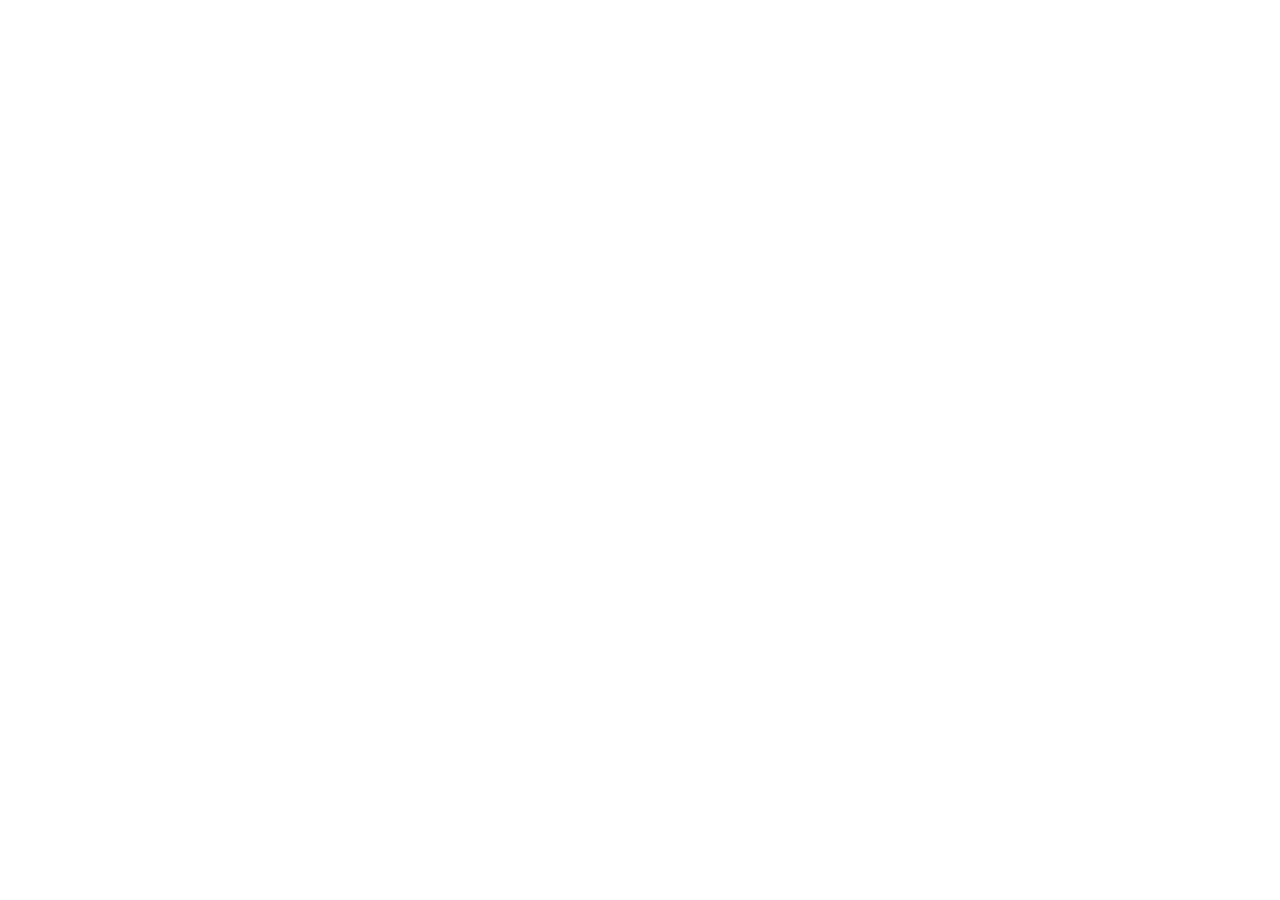
==== commit dcdfbfe0: "Add files via upload" ====
--- a/app.html
+++ b/app.html
@@ -2,33 +2,440 @@
 <html lang="fr"><head>
 <meta charset="utf-8">
 <meta name="viewport" content="width=device-width, initial-scale=1, viewport-fit=cover">
-<title>My UJLoG</title>
+<title>My UJLoG — Marketplace et espace partenaire</title>
 <link rel="stylesheet" href="https://fonts.googleapis.com/css2?family=Bricolage+Grotesque:wght@600;800&family=Figtree:wght@400;600;700&display=swap">
-<link rel="stylesheet" href="app.css?v=80c64b92">
+<link rel="stylesheet" href="parts/css/01-styles.css"><style>
+#xwb{position:fixed;inset:0;z-index:70;background:rgba(5,10,25,.8);display:none;align-items:center;justify-content:center}#xwb.on{display:flex}
+.xwp{position:relative;width:390px;height:844px;max-width:100vw;max-height:100dvh;border-radius:36px;overflow:hidden;background:var(--paper);display:flex;flex-direction:column;color:var(--ink)}
+@media(max-width:480px){.xwp{width:100vw;height:100dvh;border-radius:0}}
+.xwt{display:flex;align-items:center;gap:6px;padding:calc(8px + env(safe-area-inset-top,0px)) 8px 8px;background:#fff;border-bottom:1px solid var(--ln)}
+.xwt button{width:44px;height:44px;display:grid;place-items:center;border-radius:50%;flex:none}
+.xwu{flex:1;min-width:0;display:flex;align-items:center;gap:6px;height:38px;padding:0 12px;border-radius:19px;background:var(--paper);font:600 13px var(--b);color:var(--ink)}
+.xwu span{overflow:hidden;text-overflow:ellipsis;white-space:nowrap}.xwu svg{width:15px;height:15px;color:var(--g)}
+.xwl{height:3px;background:var(--ln);overflow:hidden;flex:none}.xwl i{display:block;height:100%;width:40%;background:var(--g);animation:xw 1s linear infinite}.xwl.ok i{display:none}
+@keyframes xw{from{transform:translateX(-100%)}to{transform:translateX(250%)}}@media(prefers-reduced-motion:reduce){.xwl i{animation:none}}
+#xwb iframe{flex:1;width:100%;border:0;background:#fff}
+.xwh{padding:8px 14px calc(8px + env(safe-area-inset-bottom,0px));font-size:12.5px;color:var(--mu);text-align:center;background:#fff;border-top:1px solid var(--ln);flex:none}.xwh a{color:var(--g);font-weight:700}
+:root[data-theme=dark] .xwt,:root[data-theme=dark] .xwh{background:#121212}
+.xwn{display:none;flex:1;flex-direction:column;align-items:center;justify-content:center;gap:14px;padding:28px;text-align:center}#xwb.nf .xwn{display:flex}#xwb.nf iframe,#xwb.nf .xwl,#xwb.nf .xwh{display:none}
+.xwn h3{font:800 18px/1.25 var(--h)}.xwn p{font-size:14px;color:var(--mu);line-height:1.45}.xwn .btn{text-decoration:none}.xwn .xwi{width:64px;height:64px;border-radius:20px;background:var(--mint);color:var(--g);display:grid;place-items:center}
+.me-hero{position:relative;overflow:hidden;border-radius:24px;padding:18px;color:#fff;background:linear-gradient(160deg,#131B35,#1E2A52 55%,#32448A);display:flex;flex-direction:column;gap:14px}
+.me-hero::after{content:"";position:absolute;right:-40px;top:-54px;width:170px;height:170px;border-radius:50%;background:rgba(255,255,255,.08)}
+.me-hr{display:flex;align-items:center;gap:12px;position:relative}
+.me-av{width:50px;height:50px;border-radius:15px;background:rgba(255,255,255,.16);display:grid;place-items:center;font:800 16px var(--h);flex:none}
+.me-hr h2{font:800 18px var(--h)}
+.me-hr p{font-size:12.5px;color:rgba(255,255,255,.72);margin-top:2px}
+.me-cn{margin-left:auto;flex:none;height:36px;padding:0 13px;border-radius:18px;background:rgba(255,255,255,.18);color:#fff;font:700 12px var(--b);display:flex;align-items:center;gap:6px;white-space:nowrap}
+.me-step{display:flex;align-items:center;gap:10px;background:rgba(255,255,255,.1);border-radius:14px;padding:10px 12px;width:100%;position:relative}
+.me-step b{font:700 13px var(--b);display:block}.me-step span{font-size:11.5px;color:rgba(255,255,255,.7)}
+.me-ring{width:34px;height:34px;border-radius:50%;background:conic-gradient(#fff calc(var(--p)*1%),rgba(255,255,255,.22) 0);display:grid;place-items:center;flex:none}
+.me-ring i{width:26px;height:26px;border-radius:50%;background:#1E2A52;display:grid;place-items:center;font:800 9.5px var(--b);font-style:normal}
+.me-lbl{display:flex;align-items:center;justify-content:space-between;margin:4px 2px 0}.me-lbl h3{font:800 16px var(--h)}.me-lbl span{font-size:12px;color:var(--mu)}
+.me-sc{display:flex;gap:10px;overflow-x:auto;scrollbar-width:none;margin:0 -14px;padding:2px 14px}.me-sc::-webkit-scrollbar{display:none}
+.me-sp{flex:none;width:156px;background:#fff;border-radius:18px;padding:14px;display:flex;flex-direction:column;gap:10px;box-shadow:0 3px 12px rgba(11,22,48,.08)}
+.me-spb{display:flex;flex-direction:column;gap:10px;width:100%}
+.me-sp .ic2{width:40px;height:40px;border-radius:12px;display:grid;place-items:center;color:#fff}
+.me-sp b{font:800 14px var(--h);display:block}.me-sp span{font-size:11.5px;color:var(--mu);display:block;line-height:1.3;margin-top:2px}
+.me-sp .op{margin-top:auto;height:32px;border-radius:10px;display:flex;align-items:center;justify-content:center;gap:5px;font:700 11px var(--b);color:#fff}
+.me-tl2{display:flex;flex-direction:column;background:#fff;border-radius:16px;overflow:hidden}
+.me-ti{display:flex;align-items:center;gap:12px;padding:11px 14px;width:100%}
+.me-ti+.me-ti{border-top:1px solid var(--ln)}
+.me-dot{width:8px;height:8px;border-radius:50%;flex:none}
+.me-ti b{font:700 13.5px/1.2 var(--b);display:block}
+.me-ti .dte{margin-left:auto;font:700 12px var(--b);color:var(--mu);white-space:nowrap;flex:none}
+.me-qk{display:grid;grid-template-columns:repeat(4,1fr);gap:8px}
+.me-qk button{display:flex;flex-direction:column;align-items:center;gap:6px;font:700 11.5px/1.15 var(--b);text-align:center}
+.me-qk i{width:50px;height:50px;border-radius:50%;background:var(--mint);color:var(--g);display:grid;place-items:center}
+:root[data-theme=dark] .me-sp,:root[data-theme=dark] .me-tl2{background:#121212}
+</style>
+<style>
+/* Mon espace : pleine largeur, comme la banderole de l'accueil */
+.me-hero{margin:0 -8px;border-radius:22px}
+.me-tl2{margin:0 -8px}
+.me-sc{margin:0 -8px;padding:2px 8px 6px;scroll-snap-type:x proximity;scroll-padding-left:8px}.me-sp{scroll-snap-align:start}
+.me-qk{margin:0 -4px}
+/* En-tête d'un espace */
+.sc>header.eh{position:sticky;top:-14px;z-index:6;margin:-14px -14px 4px;padding:calc(env(safe-area-inset-top,0px) + 18px) 14px 16px;color:#fff;overflow:hidden;border-radius:0;box-shadow:0 6px 18px rgba(11,22,48,.25)}
+.eh .eht{display:flex;align-items:center;gap:12px;position:relative;z-index:1}
+.eh .ehb{width:38px;height:38px;border-radius:19px;background:rgba(255,255,255,.18);display:grid;place-items:center;flex:none;color:#fff}
+.eh .ehi{width:48px;height:48px;border-radius:15px;background:rgba(255,255,255,.2);display:grid;place-items:center;flex:none}
+.eh h1{font:800 24px/1.05 var(--h);letter-spacing:-.01em}
+.eh p{font-size:12.5px;line-height:1.3;margin-top:3px;color:rgba(255,255,255,.85)}
+.eh .ehs{margin-top:12px;position:relative;z-index:1;display:flex}
+.eh .ehs span{display:inline-flex;align-items:center;gap:6px;height:26px;padding:0 10px;border-radius:13px;background:rgba(255,255,255,.18);font:700 11.5px var(--b)}
+.eh .bgc{left:auto;right:0;top:0;height:100%;width:260px;-webkit-mask-image:none;mask-image:none}.eh .bgc g{stroke:#fff;opacity:.16}
+/* À la une */
+.un{display:flex;gap:10px;overflow-x:auto;scroll-snap-type:x mandatory;scrollbar-width:none;margin:0 -14px;padding:2px 14px 6px;scroll-padding-left:14px}.un::-webkit-scrollbar{display:none}
+.unc{flex:none;width:256px;scroll-snap-align:start;background:#fff;border-radius:18px;padding:14px;display:flex;flex-direction:column;align-items:flex-start;gap:7px;border-top:4px solid var(--c);box-shadow:0 3px 12px rgba(11,22,48,.08)}
+.unc b{font:800 15px/1.25 var(--h)}.unc>span:not(.tag){font-size:12.5px;line-height:1.35;color:var(--mu)}
+.unc em{margin-top:auto;font:700 12.5px var(--b);font-style:normal;color:var(--c);display:flex;align-items:center;gap:4px}
+/* Raccourcis */
+.svg2{display:grid;grid-template-columns:1fr 1fr;gap:10px;margin:0 -8px}
+.svc{position:relative;background:#fff;border-radius:16px;padding:12px;display:flex;flex-direction:column;gap:3px;box-shadow:0 2px 10px rgba(11,22,48,.07);min-height:112px}
+.svc .svi{width:40px;height:40px;border-radius:12px;display:grid;place-items:center;color:#fff;margin-bottom:6px}
+.svc b{font:800 14px/1.2 var(--h)}.svc>span:not(.svi){font-size:11.5px;line-height:1.3;color:var(--mu)}
+.svc u{position:absolute;right:10px;top:12px;color:var(--mu);opacity:.55;display:grid}
+:root[data-theme=dark] .unc,:root[data-theme=dark] .svc{background:#121212}
+/* Navigateur intégré : une simple croix */
+.xwt{padding:calc(6px + env(safe-area-inset-top,0px)) 6px 6px}
+#xwb .xwt{justify-content:flex-start}
+.pmc{margin:0 -8px;background:#fff;border-radius:18px;padding:14px;display:flex;flex-direction:column;gap:12px;box-shadow:0 3px 12px rgba(11,22,48,.08)}
+.pmc .r{display:flex;gap:12px;align-items:flex-start}
+.pmc img{width:86px;height:116px;border-radius:14px;object-fit:cover;object-position:50% 32%;flex:none}
+.pmc b{font:800 16px/1.2 var(--h);display:block}.pmc small{display:block;font:700 12px var(--b);color:var(--g);margin:3px 0 6px}
+.pmc p{font-size:13px;line-height:1.45;color:var(--mu);display:-webkit-box;-webkit-line-clamp:4;-webkit-box-orient:vertical;overflow:hidden}
+.pmx{margin:0 -8px;background:#fff;border-radius:18px;padding:16px 16px 6px;box-shadow:0 3px 12px rgba(11,22,48,.08)}
+.pmx p{font-size:15px;line-height:1.6;margin:0 0 14px}.pmx ul{margin:0 0 14px;padding-left:20px;display:flex;flex-direction:column;gap:8px;font-size:15px;line-height:1.5}
+.pmph{margin:0 -8px;position:relative;border-radius:18px;overflow:hidden;height:380px}.pmph img{width:100%;height:100%;object-fit:cover;object-position:50% 30%;display:block}
+.pmph figcaption{position:absolute;left:0;right:0;bottom:0;padding:34px 14px 12px;color:#fff;background:linear-gradient(transparent,rgba(0,0,0,.7));font:700 13px/1.3 var(--b)}
+:root[data-theme=dark] .pmc,:root[data-theme=dark] .pmx{background:#121212}
+.me-qs{row-gap:14px}.me-qs button[hidden]{display:none}
+</style>
+<style>
+/* ===== Design v3 des espaces : palette sobre, hiérarchie claire ===== */
+#a42{--g:#1D4ED8;--mint:#E4ECFD}
+.sc>header.eh{top:-14px;padding:calc(env(safe-area-inset-top,0px) + 16px) 14px 18px;box-shadow:0 8px 24px rgba(11,22,48,.28)}
+.eh::after{content:"";position:absolute;left:0;right:0;bottom:0;height:4px;background:var(--ac,#D6A935);z-index:2}
+.eh .ehi{width:52px;height:52px;border-radius:16px;background:#fff;box-shadow:0 4px 12px rgba(0,0,0,.22)}
+.eh h1{font-size:26px}
+.eh .ehs{gap:8px;overflow-x:auto;scrollbar-width:none;margin-top:12px}.eh .ehs::-webkit-scrollbar{display:none}
+.eh .ehs span{flex:none;background:rgba(255,255,255,.14);box-shadow:inset 0 0 0 1px rgba(255,255,255,.2)}
+.ehs2{display:flex;gap:8px;overflow-x:auto;scrollbar-width:none;margin:2px -14px 0;padding:2px 14px}.ehs2::-webkit-scrollbar{display:none}
+.ehs2 span{flex:none;display:inline-flex;align-items:center;gap:6px;height:32px;padding:0 12px;border-radius:16px;background:#fff;border:1px solid var(--ln);font:700 12.5px var(--b);color:var(--ink)}.ehs2 svg.i{color:var(--c)}
+.sl{display:flex;align-items:center;justify-content:space-between;margin:8px 2px 0}
+.sl h3{font:800 17px var(--h);display:flex;align-items:center;gap:8px}
+.sl h3::before{content:"";width:4px;height:18px;border-radius:2px;background:var(--ac,var(--g))}
+.sl span{font-size:12px;color:var(--mu)}
+/* À la une : un visuel par carte */
+.unc{width:262px;border-top:0;overflow:hidden;border:1px solid var(--ln);box-shadow:0 6px 18px rgba(11,22,48,.08);gap:6px}
+button.unc>span.unv{position:relative;display:block;height:108px;margin:-14px -14px 4px;width:calc(100% + 28px);overflow:hidden;color:#fff;font-size:inherit}
+.unv img{position:absolute;inset:0;width:100%;height:100%;object-fit:cover;object-position:50% 25%}
+.unv::after{content:"";position:absolute;inset:0;background:linear-gradient(180deg,rgba(0,0,0,.28),rgba(0,0,0,0) 55%)}
+.unv svg.i{position:absolute;right:14px;bottom:10px;opacity:.28}
+button.unc .unv .tag{position:absolute;left:12px;top:12px;z-index:1;background:#fff;color:#1b2540;box-shadow:0 2px 8px rgba(0,0,0,.18)}
+/* Services : 4 vedettes puis une liste */
+.svc{border:1px solid var(--ln);box-shadow:none;min-height:104px;padding:14px}
+.svc .svi,.svr .svi{background:var(--tn);color:var(--c)}
+.svc .svi{width:42px;height:42px;border-radius:13px}
+.svc u{opacity:1;right:12px;top:14px;width:24px;height:24px;border-radius:50%;background:var(--tn);color:var(--c);place-items:center}
+.svl{border:1px solid var(--ln)}
+.svr{display:flex;align-items:center;gap:12px;padding:11px 14px;width:100%;color:var(--mu)}.svr+.svr{border-top:1px solid var(--ln)}
+.svr .svi{width:38px;height:38px;border-radius:12px;display:grid;place-items:center;flex:none}
+.svr b{font:700 14.5px/1.2 var(--b);display:block;color:var(--ink)}.svr .s{font-size:12px;color:var(--mu);display:block;margin-top:2px}
+/* Infos pratiques */
+.inf{margin:0 -8px;background:#fff;border-radius:18px;padding:16px;border:1px solid var(--ln);display:flex;flex-direction:column;gap:12px}
+.inf>p{font-size:14px;line-height:1.5;color:var(--mu)}
+.inf .ir{display:flex;gap:12px;align-items:center}.inf .ir .svi{width:36px;height:36px;border-radius:11px;display:grid;place-items:center;background:var(--tn);color:var(--c);flex:none}
+.inf .ir small{display:block;font-size:11.5px;color:var(--mu)}.inf .ir b{font:700 14px/1.3 var(--b)}
+/* Mon espace : cartes d'espaces */
+.me-sp{width:172px;padding:0;overflow:hidden;gap:0;border:1px solid var(--ln);box-shadow:0 6px 18px rgba(11,22,48,.08)}
+.me-sp .spt{display:flex;align-items:center;gap:10px;padding:14px;color:#fff;position:relative;overflow:hidden;margin:0}
+.me-sp .spt::after{content:"";position:absolute;right:-18px;top:-24px;width:84px;height:84px;border-radius:50%;background:rgba(255,255,255,.1)}
+.me-sp .spt .ic2{background:rgba(255,255,255,.2);width:38px;height:38px;border-radius:12px;position:relative;z-index:1}
+.me-sp .spt em{font:800 18px var(--h);font-style:normal;color:#fff;position:relative;z-index:1}
+.me-sp .spx{display:block;padding:12px 14px 4px;font-size:12px;color:var(--mu);line-height:1.4;margin:0}
+.me-sp .op{margin:8px 14px 14px;height:34px;background:var(--tn);color:var(--c);box-shadow:inset 0 0 0 1.5px var(--c)}
+.me-qs i{border-radius:18px}
+.me-sp .me-spb{flex:1;gap:0;align-items:stretch}.me-sp .op{margin-top:auto}
+#a41{--g:#2E4468;--mint:#E8EDF6}
+#a41 .cxb{background:linear-gradient(150deg,#101A2C,#2E4468);box-shadow:0 8px 20px rgba(16,26,44,.28)}
+#a41 .cxsec h3{color:#101A2C}#a41 .cxsec button{color:#C2570C}
+#a41 .cxbx h3{color:#101A2C}
+:root[data-theme=dark] .inf,:root[data-theme=dark] .svc{background:#121212}
+</style>
+<link rel="stylesheet" href="parts/css/02-refonte-v4.css" id="refonte-v4">
 
+<style id="palettes-v6">.mx-hero{--dk:#064E2B;--c:#15803D;--hi:#3DBE6A;margin:0 -12px;width:calc(100% + 24px);padding:calc(18px + env(safe-area-inset-top,0px)) 18px 22px;border-radius:0 0 30px 30px;background:linear-gradient(150deg,var(--dk) 0%,var(--c) 58%,var(--hi) 140%);box-shadow:0 12px 28px rgba(6,78,43,.24)}
+.mx-hero::before{background:radial-gradient(90% 70% at 100% 0%,rgba(255,255,255,.16),transparent 62%)}
+.mx-hero>svg.mxp,.sph-bn>svg.mxp{position:absolute;inset:0;width:100%;height:100%;pointer-events:none}
+.mxp g{fill:none;stroke:#fff;stroke-width:1.2;opacity:.07}
+.mx-nxd,.mx-cn{color:var(--dk)}
+.sph-bn{background:linear-gradient(145deg,var(--dk) 0%,var(--c) 62%,var(--hi,var(--c)) 140%)}
+.mx-sp::before{display:none}.mx-spb{padding-left:14px}
+@media(max-width:480px){.mx-hero{margin-top:calc(-12px - env(safe-area-inset-top,0px))}}</style>
+<style id="entete-capture">
+/* Entête de Mon espace : même rendu que la capture (carte flottante terre cuite) */
+.mx-hero>svg.mxp,.mx-hero .bgc{display:none!important}
+.mx-hero{--dk:#5A1E08;--c:#C2410C;--hi:#E2641E;--ac:#F2B33D;margin:12px 0 0!important;width:100%!important;padding:16px!important;border-radius:26px!important;border-bottom:0!important;
+ background:linear-gradient(155deg,#5A1E08 0%,#8A3010 52%,#C2410C 100%)!important;box-shadow:0 14px 30px rgba(120,40,10,.28)!important}
+.mx-hero::before{content:"";position:absolute;inset:0;pointer-events:none;border:0;background:radial-gradient(90% 70% at 100% 0%,rgba(255,200,150,.30),transparent 62%)}
+.mx-nxd,.mx-cn{color:#5A1E08}
+@media(max-width:480px){.mx-hero{margin-top:12px!important}}
+</style>
+<style id="entete-espaces">
+/* Pages d'espace (UJLoG, CROU-D, DOB) : même entête flottante terre cuite que Mon espace, logo qui chevauche le bord */
+.sph-bn>svg.mxp,.sph-bn .bgc{display:none!important}
+.sph-bn{margin:12px 12px 0;height:112px;border-radius:26px!important;overflow:hidden;
+ background:linear-gradient(155deg,#5A1E08 0%,#8A3010 52%,#C2410C 100%)!important;box-shadow:0 14px 30px rgba(120,40,10,.28)}
+.sph-bn::before{background:radial-gradient(90% 70% at 100% 0%,rgba(255,200,150,.30),transparent 62%)}
+.sph-bn::after{display:none}
+.sph-id{margin-top:-30px;padding:0 24px}
+.sph-tx{padding-top:42px}
+.sph-lg{box-shadow:0 8px 20px rgba(11,22,48,.18),0 0 0 4px var(--paper)}
+@media(max-width:480px){.sph{margin-top:0}}
+</style>
+<style id="banderoles">
+/* Entêtes = banderoles d'information : contenu, photo et couleur changent toutes les 5 s */
+@property --ha{syntax:"<color>";inherits:true;initial-value:#5A1E08}
+@property --hm{syntax:"<color>";inherits:true;initial-value:#8A3010}
+@property --hb{syntax:"<color>";inherits:true;initial-value:#C2410C}
+.mx-hero,.sph-bn{--ha:#5A1E08;--hm:#8A3010;--hb:#C2410C;
+ background:linear-gradient(155deg,var(--ha) 0%,var(--hm) 52%,var(--hb) 100%)!important;
+ box-shadow:0 14px 30px color-mix(in srgb,var(--ha) 45%,transparent)!important}
+@media(prefers-reduced-motion:no-preference){.mx-hero,.sph-bn{transition:--ha .8s,--hm .8s,--hb .8s,box-shadow .8s}}
+.mx-nxd,.mx-cn{color:var(--ha)!important}
+.sph-bn{height:172px}
+.bn-ph{position:absolute!important;inset:0;z-index:0;background-size:cover;background-position:50% 30%;opacity:0;transition:opacity .5s;pointer-events:none}
+.bn-ph.on{opacity:1}
+.bn-ph::after{content:"";position:absolute;inset:0;background:linear-gradient(155deg,color-mix(in srgb,var(--ha) 90%,transparent) 0%,color-mix(in srgb,var(--hm) 70%,transparent) 55%,color-mix(in srgb,var(--hb) 55%,transparent) 100%)}
+.sph-bn>.sph-b{z-index:2}
+.bn-c>*:not(.bn-ph),.sph-bt{transition:opacity .3s}
+.bn-f>*:not(.bn-ph),.bn-f .sph-bt{opacity:0}
+.sph-bt{position:absolute;left:18px;right:18px;top:62px;z-index:1;display:flex;flex-direction:column;align-items:stretch;gap:8px;text-align:left;color:#fff}
+.sph-bt .r{display:flex;align-items:center;justify-content:space-between;gap:8px}
+.sph-bt em{display:inline-flex;align-items:center;gap:6px;font:700 11.5px/1 system-ui;font-style:normal;padding:6px 9px;background:rgba(255,255,255,.2)}
+.sph-bt em svg{width:14px;height:14px}
+.sph-bt u{text-decoration:none;font:700 12px/1 system-ui;display:inline-flex;align-items:center;gap:2px;opacity:.9}
+.sph-bt b{font:800 16px/1.25 var(--h,system-ui);display:-webkit-box;-webkit-line-clamp:2;-webkit-box-orient:vertical;overflow:hidden}
+@media(prefers-reduced-motion:reduce){.sph-bn .mx-hero </style>
+<style id="edmod-css">
+.edhero{background:linear-gradient(135deg,#064E2B,#15803D)!important;box-shadow:0 6px 16px #15803D55!important}
+.edhero .ri{background:#fff;color:#15803D}.edhero h2{font-size:19px}
+.edal{display:flex;align-items:center;gap:6px;margin:2px 0 0;font:600 12.5px var(--b);color:rgba(255,255,255,.88)}
+.edsub{font-size:12.5px;margin:-4px 2px 0}
+.edsl{width:100%;align-items:stretch;gap:12px}
+.edsl .edh{flex:none;width:52px;text-align:center;font:700 13px/1.3 var(--b);color:var(--ink)}.edsl .edh span{color:var(--mu);font-weight:600}
+.edbar{width:4px;border-radius:2px;flex:none}
+.edsl .fl b{display:block;margin-top:5px}.edm{display:flex;align-items:center;gap:6px;font-size:13px}
+.edb{align-self:center;width:40px;height:40px;border-radius:50%;display:grid;place-items:center;flex:none;background:var(--paper);color:var(--mu)}
+.edb[aria-pressed=true]{background:#15803D;color:#fff}.edb:disabled{opacity:.4}
+.edw{overflow-x:auto;background:#fff;border:1px solid var(--ln);border-radius:16px}
+.edw table{border-collapse:collapse;width:100%;min-width:560px;table-layout:fixed}
+.edw th,.edw td{border:1px solid var(--ln);padding:4px;text-align:center;vertical-align:top}
+.edw thead th{font:700 12px var(--b);padding:8px 2px;color:var(--ink)}.edw thead th small{display:block;font-weight:600;color:var(--mu)}
+.edw thead th.now{background:#15803D;color:#fff}.edw thead th.now small{color:#fff}
+.edw tbody th{width:54px;font:700 11.5px/1.3 var(--b);color:var(--ink);background:var(--paper)}
+.edw td{height:78px}.edw td[data-edcell]{cursor:pointer}
+.edc{height:100%;border-radius:8px;padding:5px;text-align:left;background:color-mix(in srgb,var(--k) 14%,transparent);border-left:3px solid var(--k);display:flex;flex-direction:column;gap:2px;overflow:hidden}
+.edc b{font:800 11px var(--b);color:var(--k)}.edc span{font:600 10.5px/1.2 var(--b);color:var(--ink);display:-webkit-box;-webkit-line-clamp:3;-webkit-box-orient:vertical;overflow:hidden}.edc small{font-size:10px;color:var(--mu)}
+.edsw{width:52px;height:30px;border-radius:15px;background:var(--ln);position:relative;flex:none;transition:background .2s}
+.edsw i{position:absolute;top:3px;left:3px;width:24px;height:24px;border-radius:50%;background:#fff;box-shadow:0 1px 3px rgba(0,0,0,.3);transition:transform .2s}
+.edsw[aria-checked=true]{background:#15803D}.edsw[aria-checked=true] i{transform:translateX(22px)}
+.ednt,#edt{display:flex;gap:11px;align-items:flex-start;padding:12px;border-radius:16px;background:#fff;border:1px solid var(--ln);box-shadow:0 4px 14px rgba(0,0,0,.08);margin-top:12px;color:var(--ink)}
+.ednt small,#edt small{display:block;font-size:11.5px;color:var(--mu)}.ednt b,#edt b{display:block;font:700 14px/1.25 var(--b)}.ednt span:not(.ednt-i),#edt span:not(.ednt-i){display:block;font-size:12.5px;color:var(--mu);margin-top:2px}
+.ednt-i{width:34px;height:34px;border-radius:10px;background:#15803D;color:#fff;display:grid;place-items:center;flex:none}
+#edt{position:fixed;left:50%;top:calc(10px + env(safe-area-inset-top,0px));width:min(366px,calc(100vw - 24px));margin:0;transform:translate(-50%,-140%);transition:transform .35s;z-index:90}
+#edt.on{transform:translate(-50%,0)}
+@media(prefers-reduced-motion:reduce){#edt,.edsw,.edsw i{transition:none}}
+:root[data-theme=dark] .edw,:root[data-theme=dark] .ednt,:root[data-theme=dark] #edt{background:#121212}
+</style><style id="edmod-css2">
+.edw td{padding:3px;height:84px}.edw td.now{background:color-mix(in srgb,#15803D 7%,transparent)}
+.edc{width:100%;border:0;font:inherit}.edc.sel{box-shadow:0 0 0 2px var(--k)}
+.edd{margin-top:2px}.edd .li{padding-bottom:6px}
+.edab{display:flex;align-items:center;justify-content:center;gap:8px;width:calc(100% - 24px);margin:4px 12px 12px;min-height:46px;border-radius:14px;background:var(--paper);color:var(--ink);font:700 14px var(--b)}
+.edab[aria-pressed=true]{background:#15803D;color:#fff}.edab:disabled{opacity:.4}
+</style>
+<style id="m18">
+/* v18 — Mon espace : structure à plat, une seule couleur d'accent, sections régulières */
+.bnd.mt{margin-top:14px}
+.m18-h{display:flex;align-items:center;gap:12px;padding:2px 0 0}
+.m18-h .lg{height:40px;width:auto;max-width:56px;object-fit:contain;border-radius:0;background:none;flex:none}
+.m18-h h1{font:800 24px/1.1 var(--h);letter-spacing:-.02em;color:var(--ink)}
+.m18-h p{margin-top:3px;font-size:13px;color:var(--mu)}
+.m18-nx{display:flex;align-items:center;gap:14px;width:100%;margin-top:14px;padding:14px;text-align:left;background:#fff;border:1px solid var(--ln);border-radius:14px}
+.m18-d{flex:none;width:54px;padding:8px 0 7px;border-radius:10px;background:var(--mint);color:var(--g);text-align:center}
+.m18-d b{display:block;font:800 22px/1 var(--h)}.m18-d small{display:block;margin-top:3px;font:700 11px/1 var(--b)}
+.m18-nx .k{display:block;font:600 12px/1.2 var(--b);color:var(--mu)}
+.m18-nx .fl b{display:block;margin-top:3px;font:700 15px/1.25 var(--h);color:var(--ink)}
+.m18-nx .fl>span{display:block;margin-top:2px;font-size:12.5px;line-height:1.35;color:var(--mu)}
+.m18-st{flex:none;font:700 12px/1 var(--b);padding:6px 10px;border-radius:999px;background:var(--mint);color:var(--g)}
+.m18-st.hot{background:#FDE8E8;color:#B42318}.m18-st.soon{background:#FEF0DB;color:#9A5B00}
+.m18-g{display:grid;grid-template-columns:repeat(3,1fr);gap:8px;margin-top:10px}
+.m18-g button{display:flex;flex-direction:column;align-items:center;gap:8px;padding:14px 4px 12px;background:#fff;border:1px solid var(--ln);border-radius:14px;font:600 12.5px/1.2 var(--b);color:var(--ink);text-align:center}
+.m18-g i{display:grid;place-items:center;width:40px;height:40px;border-radius:12px;background:var(--sf,var(--mint));color:var(--cx,var(--g))}
+:root[data-theme=dark] :is(.m18-nx,.m18-g button){background:#121212}
+</style>
+<style id="m21b">
+/* Bouton profil dans la barre du haut (Accueil), à côté de la cloche */
+.hd4 .ib.pf{width:36px!important;height:36px!important;margin-left:2px;border-radius:50%!important;background:var(--g)!important;color:#fff!important;box-shadow:inset 0 0 0 2px rgba(255,255,255,.35)!important}
+.hd4 .ib.pf svg{width:20px;height:20px;stroke-width:2.2}
+.hd4 .ib.pf:active{transform:scale(.94)}
+.hd4 .ib.pf:focus-visible{outline:3px solid var(--g);outline-offset:2px}
+:root[data-theme=dark] .hd4 .ib.pf{background:#3DBE6A!important;color:#07210F!important}
+</style>
+<style id="m23">
+/* v23 — Mon espace : palette bleu nuit (bandeau), couleur par établissement */
+#a3 .mx-hero{background:linear-gradient(155deg,#0A1B3D 0%,#0F2F66 56%,#1B4D96 100%)!important;box-shadow:0 14px 30px rgba(10,27,61,.26)!important}
+#a3 .mx-hero::before{background:radial-gradient(90% 70% at 100% 0%,rgba(125,175,255,.30),transparent 62%)}
+#a3 .mx-hero .bgc{display:block!important}
+#a3 .bn-ph::after{background:linear-gradient(155deg,rgba(10,27,61,.86) 0%,rgba(15,47,102,.70) 56%,rgba(27,77,150,.52) 100%)}
+#a3 .mx-nxd{color:#0A1B3D!important}
+#a3 .mx-q button{text-align:left}
+#a3 .mx-q span{min-width:0;display:block}
+#a3 .mx-lb h3{color:var(--ink)}
+#a3 .mx-lb span{color:var(--mu)}
+#a3 .mx-sp::before{display:block}
+#a3 .mx-q{grid-template-columns:repeat(2,minmax(0,1fr))}
+#a3 .mx-q button{min-width:0}
+/* Bleus par établissement : CROU-D bleu ardoise, DOB bleu vif */
+#a3 [data-s=a41]{--c:#2E4468;--cx:#2E4468;--sf:#E8EDF6}
+#a3 [data-s=a42]{--c:#1D4ED8;--cx:#1D4ED8;--sf:#E6EDFC}
+:root[data-theme=dark] #a3 [data-s=a41]{--cx:#A9BEE6;--sf:#1A1A1A}
+:root[data-theme=dark] #a3 [data-s=a42]{--cx:#8FB0FF;--sf:#1A1A1A}
+</style>
+<style id="m24">
+/* v24 — Accès rapide (icônes rondes) et Mes espaces (cartes à faire défiler) */
+#a3 .m24-qk{display:grid;grid-template-columns:repeat(4,minmax(0,1fr));gap:18px 4px;margin:16px -4px 0}
+#a3 .m24-qk button{display:flex;flex-direction:column;align-items:center;gap:7px;font:700 11.5px/1.15 var(--b);text-align:center;color:var(--ink)}
+#a3 .m24-qk i{width:52px;height:52px;border-radius:50%;background:var(--mint);color:var(--g);display:grid;place-items:center;font-style:normal;transition:transform .15s}
+#a3 .m24-qk button:active i{transform:scale(.93)}
 
+#a3 .m24-sc{display:flex;gap:10px;overflow-x:auto;margin:14px -12px 0;padding:2px 12px 10px;scroll-snap-type:x proximity;scroll-padding-left:12px;scrollbar-width:none}
+#a3 .m24-sc::-webkit-scrollbar{display:none}
+#a3 .m24-sp{flex:none;width:176px;scroll-snap-align:start;display:flex;flex-direction:column;gap:12px;padding:14px;background:#fff;border:1px solid var(--ln);border-radius:20px;box-shadow:0 6px 18px rgba(11,22,48,.07)}
+#a3 .m24-top{display:flex;flex-direction:column;align-items:flex-start;gap:6px;flex:1;text-align:left}
+#a3 .m24-ic{width:46px;height:46px;border-radius:14px;background:var(--c);color:#fff;display:grid;place-items:center;margin-bottom:6px}
+#a3 .m24-top b{font:800 16px/1.1 var(--h);color:var(--cx,var(--c))}
+#a3 .m24-top small{display:-webkit-box;-webkit-line-clamp:3;-webkit-box-orient:vertical;overflow:hidden;font:400 12.5px/1.4 var(--b);color:var(--mu)}
+#a3 .m24-op{height:40px;border-radius:12px;background:var(--c);color:#fff;font:700 13px var(--b);display:flex;align-items:center;justify-content:center;gap:6px}
+#a3 .m24-op:active{filter:brightness(.9)}
+#a3 .m24-sp button:focus-visible,#a3 .m24-qk button:focus-visible{outline:3px solid var(--c,var(--g));outline-offset:2px}
+:root[data-theme=dark] #a3 .m24-sp{background:#121212}
+:root[data-theme=dark] #a3 .m24-ic,:root[data-theme=dark] #a3 .m24-op{color:#fff}
+</style>
+<style id="m27">
+/* v27 — Mon espace : fond dégradé + courbes de niveau, cartes plus soignées */
+#a3 .ph{background:
+  radial-gradient(120% 46% at 100% 0%,rgba(61,190,106,.20),transparent 62%),
+  radial-gradient(90% 42% at 0% 22%,rgba(27,77,150,.16),transparent 66%),
+  radial-gradient(80% 36% at 100% 78%,rgba(27,77,150,.10),transparent 70%),
+  linear-gradient(180deg,#E7F0FB 0%,#F1F5FB 34%,#EDF3FA 100%)}
+#a3 .bgc g{stroke:#15803D;stroke-width:1.3;opacity:.24}
+#a3 .m27-h{padding:6px 2px 2px}
+#a3 .m27-h h1{font:800 30px/1.1 var(--h);letter-spacing:-.02em;color:var(--ink)}
+#a3 .m27-h p{margin-top:5px;font:500 14px/1.4 var(--b);color:var(--mu);max-width:34ch}
 
+/* Cartes (Accès rapide + Mes espaces) */
+#a3 .m24-sp{position:relative;overflow:hidden;
+  background:linear-gradient(180deg,color-mix(in srgb,var(--c) 10%,#fff) 0%,#fff 62%);
+  border:1px solid color-mix(in srgb,var(--c) 16%,var(--ln));
+  box-shadow:0 6px 16px color-mix(in srgb,var(--c) 9%,transparent)}
+#a3 .m24-sp::after{content:"";position:absolute;right:-26px;top:-26px;width:96px;height:96px;border-radius:50%;pointer-events:none;
+  border:1.5px solid color-mix(in srgb,var(--c) 16%,transparent);box-shadow:0 0 0 14px color-mix(in srgb,var(--c) 5%,transparent)}
+#a3 .m24-sp>*{position:relative;z-index:1}
+#a3 .m24-ic{background:linear-gradient(145deg,color-mix(in srgb,var(--c) 78%,#fff) 0%,var(--c) 70%);
+  box-shadow:0 8px 16px color-mix(in srgb,var(--c) 34%,transparent),inset 0 1px 0 rgba(255,255,255,.35)}
+#a3 .m24-op{background:linear-gradient(180deg,color-mix(in srgb,var(--c) 86%,#fff),var(--c));
+  box-shadow:0 6px 12px color-mix(in srgb,var(--c) 28%,transparent)}
+#a3 .m24-sc{padding:6px 12px 30px;margin-bottom:-14px}
 
+/* Échéances : même finesse */
+#a3 .exw{border-color:color-mix(in srgb,var(--g) 12%,var(--ln));box-shadow:0 8px 22px rgba(27,77,150,.07)}
 
-
-
-
-
-
-
-
-
-
-
-
-
-
-
-
-
-
-
-</head><body>
+/* Mode sombre */
+:root[data-theme=dark] #a3 .ph{background:
+  #000}
+:root[data-theme=dark] #a3 .bgc g{stroke:#3DBE6A;opacity:.22}
+:root[data-theme=dark] #a3 .m24-sp{background:linear-gradient(180deg,color-mix(in srgb,var(--c) 22%,#121212) 0%,#121212 66%);border-color:color-mix(in srgb,var(--c) 30%,#2A2A2A);box-shadow:none}
+:root[data-theme=dark] #a3 .exw{box-shadow:none}
+</style>
+<style id="m28">
+/* v28 — Mon espace : rythme des sections, accès rapide en icônes rondes, pagination des cartes, échéances lisibles */
+#a3 .mx-lb{margin-top:26px;align-items:center}
+#a3 .mx-lb h3{font-size:18px;letter-spacing:-.01em}
+#a3 .mx-lb span{font:600 12px/1 var(--b);padding:5px 10px;border-radius:999px;background:color-mix(in srgb,var(--g) 10%,transparent);color:var(--g)}
+#a3 .m28-qk{grid-template-columns:repeat(3,minmax(0,1fr));gap:20px 6px;margin:18px -2px 0}
+#a3 .m28-qk button{gap:9px;padding:2px 0;border-radius:16px;font:700 12.5px/1.2 var(--b)}
+#a3 .m28-qk i{width:58px;height:58px;background:var(--sf,var(--mint));color:var(--cx,var(--g));box-shadow:inset 0 0 0 1.5px color-mix(in srgb,var(--cx,var(--g)) 18%,transparent),0 6px 14px color-mix(in srgb,var(--cx,var(--g)) 12%,transparent)}
+#a3 .m28-qk button:focus-visible{outline:3px solid var(--cx,var(--g));outline-offset:3px}
+#a3 .m28-dots{display:flex;justify-content:center;gap:6px;margin:-8px 0 2px}
+#a3 .m28-dots i{width:6px;height:6px;border-radius:999px;background:color-mix(in srgb,var(--mu) 38%,transparent);transition:width .2s,background .2s}
+#a3 .m28-dots i.on{width:20px;background:var(--g)}
+#a3 .ex{position:relative;padding-left:18px}
+#a3 .ex::before{content:"";position:absolute;left:0;top:14px;bottom:14px;width:4px;border-radius:0 4px 4px 0;background:var(--c,var(--g))}
+#a3 .ex.hot::before{background:#D92D20}
+#a3 .ex.soon::before{background:#F79009}
+#a3 .ex.off::before{background:#9AA3B8}
+#a3 .ex:focus-visible{outline:3px solid var(--g);outline-offset:-3px}
+@media(prefers-reduced-motion:reduce){#a3 .m28-dots i{transition:none}}
+</style>
+<style id="m29">
+/* v29 — fond blanc (mode clair) : on garde les motifs (courbes de niveau), sans le dégradé bleuté */
+:root[data-theme=light] :is(.ph,#a3 .ph){background:#fff}
+@media(prefers-color-scheme:light){
+:root:not([data-theme=dark]) :is(.ph,#a3 .ph){background:#fff}}
+</style>
+<style id="m30">
+/* v30 — Accès rapide : 6 petits blocs (3 × 2), même style que les cartes de Mes espaces */
+#a3 .m28-qg{display:grid;grid-template-columns:repeat(3,minmax(0,1fr));gap:10px;margin-top:14px}
+#a3 .m28-qb{position:relative;overflow:hidden;display:flex;flex-direction:column;align-items:flex-start;gap:10px;min-width:0;padding:12px;text-align:left;border-radius:18px;font:800 12.5px/1.2 var(--h);color:var(--cx,var(--c,var(--g)));
+background:linear-gradient(180deg,color-mix(in srgb,var(--c,var(--g)) 10%,#fff) 0%,#fff 70%);
+border:1px solid color-mix(in srgb,var(--c,var(--g)) 16%,var(--ln));
+box-shadow:0 6px 16px color-mix(in srgb,var(--c,var(--g)) 9%,transparent)}
+#a3 .m28-qb::after{content:"";position:absolute;right:-24px;top:-24px;width:72px;height:72px;border-radius:50%;pointer-events:none;border:1.5px solid color-mix(in srgb,var(--c,var(--g)) 16%,transparent);box-shadow:0 0 0 10px color-mix(in srgb,var(--c,var(--g)) 5%,transparent)}
+#a3 .m28-qb>*{position:relative;z-index:1}
+#a3 .m28-qb .m24-ic{width:40px;height:40px;border-radius:12px;margin:0;color:#fff}
+#a3 .m28-qb b{display:block;max-width:100%;overflow-wrap:anywhere}
+#a3 .m28-qb:active{transform:scale(.97)}
+#a3 .m28-qb:focus-visible{outline:3px solid var(--c,var(--g));outline-offset:2px}
+:root[data-theme=dark] #a3 .m28-qb{background:linear-gradient(180deg,color-mix(in srgb,var(--c,var(--g)) 22%,#121212) 0%,#121212 70%);border-color:color-mix(in srgb,var(--c,var(--g)) 30%,#2A2A2A);box-shadow:none}
+@media(prefers-reduced-motion:reduce){#a3 .m28-qb:active{transform:none}}
+</style>
+<style id="m31">
+/* v31 — Mes espaces : vrais logos dans les cartes (CROU-D, UJLoG) ; badge de même taille pour DOB */
+#a3 .m24-sc .m24-sp .m24-ic{width:58px;height:58px;border-radius:18px}
+#a3 .m24-sc .m24-sp .m24-ic.lg{background:#fff;padding:4px;border:1px solid color-mix(in srgb,var(--c) 18%,var(--ln));box-shadow:0 6px 14px color-mix(in srgb,var(--c) 16%,transparent)}
+#a3 .m24-ic.lg img{display:block;width:100%;height:100%;object-fit:contain;border-radius:14px}
+</style>
+<style id="m32">
+/* v32 — espace MESRS : bleu nuit du logo */
+[data-s=a45],#a45{--c:#17387A;--cx:#17387A;--dk:#0E2656;--hi:#4F7FD6;--ac:#2E9B3A;--sf:#E6ECF8}
+:root[data-theme=dark] :is([data-s=a45],#a45){--cx:#9DB8F0;--sf:#14223F}
+.bd .sps button:last-child:nth-child(odd){grid-column:1/-1}
+</style>
+<style id="m33">
+/* v33 — services : petits blocs, une couleur différente par bloc */
+.m33g .sp-sl h3{display:flex;align-items:center;gap:8px}
+.m33g .sp-sl h3::before{content:"";width:10px;height:10px;border-radius:50%;background:var(--c);flex:none}
+.bd .sps.m33{display:grid;grid-template-columns:repeat(2,minmax(0,1fr));gap:10px;margin-top:10px}
+.bd .sps.m33 button{position:relative;overflow:hidden;display:flex;flex-direction:column;align-items:flex-start;justify-content:flex-start;gap:3px;min-width:0;padding:14px 12px 13px;text-align:left;border-radius:18px;background:linear-gradient(160deg,color-mix(in srgb,var(--c) 14%,#fff) 0%,#fff 72%);border:1px solid color-mix(in srgb,var(--c) 20%,var(--ln));box-shadow:0 6px 16px color-mix(in srgb,var(--c) 10%,transparent)}
+.bd .sps.m33 button::after{content:"";position:absolute;right:-22px;top:-22px;width:70px;height:70px;border-radius:50%;pointer-events:none;border:1.5px solid color-mix(in srgb,var(--c) 18%,transparent);box-shadow:0 0 0 10px color-mix(in srgb,var(--c) 6%,transparent)}
+.bd .sps.m33 button .si{position:relative;z-index:1;width:42px;height:42px;border-radius:13px;display:grid;place-items:center;margin:0 0 8px;color:#fff;background:linear-gradient(145deg,color-mix(in srgb,var(--c) 76%,#fff),var(--c));box-shadow:0 7px 14px color-mix(in srgb,var(--c) 30%,transparent)}
+.bd .sps.m33 button b{position:relative;z-index:1;font:800 14px/1.2 var(--h);color:var(--ink)}
+.bd .sps.m33 button small{position:relative;z-index:1;font:400 12px/1.35 var(--b);color:var(--mu)}
+.bd .sps.m33 button .ar{display:none}
+.bd .sps.m33 button:last-child:nth-child(odd){grid-column:1/-1;display:grid;grid-template-columns:auto 1fr;column-gap:12px;align-items:center}
+.bd .sps.m33 button:last-child:nth-child(odd) .si{grid-row:1/3;margin:0}
+.bd .sps.m33 button:last-child:nth-child(odd) b{align-self:end}
+.bd .sps.m33 button:last-child:nth-child(odd) small{align-self:start}
+.bd .sps.m33 button:active{transform:scale(.98)}
+.bd .sps.m33 button:focus-visible{outline:3px solid var(--c);outline-offset:2px}
+:root[data-theme=dark] .bd .sps.m33 button{background:linear-gradient(160deg,color-mix(in srgb,var(--c) 24%,#121212) 0%,#121212 72%);border-color:color-mix(in srgb,var(--c) 32%,#2A2A2A);box-shadow:none}
+@media(prefers-reduced-motion:reduce){.bd .sps.m33 button:active{transform:none}}
+</style>
+<style id="v83-evenements-css">
+.trl{display:flex;align-items:center;gap:10px;width:100%;margin:0;padding:8px 12px;border-radius:14px;background:color-mix(in srgb,var(--c) 9%,#fff);box-shadow:inset 0 0 0 1.5px color-mix(in srgb,var(--c) 28%,transparent);color:var(--ink);text-align:left;animation:trlin .35s both}
+.trl-i{flex:none;width:34px;height:34px;border-radius:11px;display:grid;place-items:center;background:var(--c);color:#fff}
+.trl-m{flex:1;min-width:0;display:flex;flex-direction:column;gap:1px}
+.trl-m small{font:700 10.5px/1.2 var(--b);letter-spacing:.04em;text-transform:uppercase;color:var(--c)}
+.trl-m b{font:800 14px/1.25 var(--h);white-space:nowrap;overflow:hidden;text-overflow:ellipsis}
+.trl>svg{flex:none;color:var(--mu)}.trl:focus-visible{outline:3px solid var(--c);outline-offset:2px}
+@keyframes trlin{from{opacity:0;transform:translateY(8px)}}
+@media(prefers-reduced-motion:reduce){.trl{animation:none}}
+</style>
+<style>.mymenu{position:absolute;inset:0;z-index:40;background:var(--paper);overflow-y:auto;padding:calc(12px + env(safe-area-inset-top,0px)) 14px 28px;display:flex;flex-direction:column;gap:10px;scrollbar-width:none}.mymenu::-webkit-scrollbar{display:none}.mymenu[hidden]{display:none}.mmh{display:flex;align-items:center;gap:10px}.mmh h2{font:800 24px var(--h)}.tkst{gap:12px}.tkst b{font-size:15px}.tkst span{font-size:11.5px}</style><style>.mymenu{left:18%;border-radius:18px 0 0 18px;box-shadow:-10px 0 30px rgba(0,0,0,.3)}.mmp{display:flex;align-items:center;gap:12px;width:100%;text-align:left;padding:8px 0}.mma{width:54px;height:54px;border-radius:50%;background:var(--mint);color:var(--g);display:grid;place-items:center;flex:none}.mmp b{display:block;font:800 17px var(--h)}.mmp small{display:block;color:var(--mu);font-size:12.5px}.mmo{font:700 12px var(--b);padding:6px 12px;border-radius:999px;background:var(--mint);color:var(--g)}.mms{font:700 13px var(--b);color:var(--mu);margin:6px 2px 0}</style><style>#mmhome,.mmpage{display:flex;flex-direction:column;gap:10px}#mmhome[hidden],.mmpage[hidden]{display:none}.mymenu.full{left:0;border-radius:0}.mymenu .seg{display:flex}</style><style id="v99-solde">.mc .bgc g{stroke:#fff;opacity:.2}.mc>svg.bgc{opacity:1;width:100%}</style><style id="v99-nav">.nav svg.i{stroke-width:1.8}.nav button[aria-current] svg.i{stroke-width:2.3}</style><style id="v99-card">.ucard{position:relative;border-radius:22px;aspect-ratio:1.586;padding:16px 18px;color:#fff;overflow:hidden;background:linear-gradient(135deg,#1A9A4B 0%,#0F6B31 50%,#0A3D1E 100%);box-shadow:0 12px 26px rgba(10,61,30,.35);display:flex;flex-direction:column;justify-content:space-between}
+.ucard>svg.bgc{inset:0;left:0;top:0;width:100%;height:100%;-webkit-mask-image:none;mask-image:none}.ucard .bgc g{fill:none;stroke:#fff;stroke-width:1.2;opacity:.16}.ucard>*:not(.bgc){position:relative}
+.uc-t{display:flex;justify-content:space-between;align-items:center}.uc-t b{font:800 20px var(--h);letter-spacing:.02em}.uc-t span{font:700 10px var(--b);letter-spacing:.12em;background:rgba(255,255,255,.18);padding:4px 8px;border-radius:999px}
+.uc-m{display:flex;justify-content:space-between;align-items:center}.uc-bal small{display:block;font:600 11px var(--b);opacity:.8}.uc-bal b{font:800 26px/1.1 var(--h)}
+.uc-n{font:700 17px/1 var(--b);letter-spacing:.1em;text-shadow:0 1px 2px rgba(0,0,0,.25);white-space:nowrap}
+.uc-f{display:flex;gap:18px}.uc-f small{display:block;font:600 9px var(--b);letter-spacing:.1em;opacity:.75}.uc-f b{font:700 13px var(--b);letter-spacing:.04em}.uc-f>div:first-child{flex:1;min-width:0}.uc-f>div:first-child b{display:block;white-space:nowrap;overflow:hidden;text-overflow:ellipsis}
+.ucard.lk>*:not(.uc-l){filter:grayscale(1) blur(1px);opacity:.6}.uc-l{position:absolute!important;inset:0;display:flex;align-items:center;justify-content:center;gap:8px;background:rgba(0,0,0,.35);font:800 15px var(--h)}</style><style id="my-ujlog">.wm .my{font-style:normal;font-weight:700;font-size:.56em;letter-spacing:0;margin-right:.22em;vertical-align:.28em}</style>
+<style id="uj-insell-auth">#mkV.insell-auth .mk-bar{display:none!important}</style>
+</head><body><style id="v21-css">.v21hero{text-align:center;display:flex;flex-direction:column;align-items:center;gap:6px}.v21ic{width:68px;height:68px;border-radius:50%;background:var(--mint);color:var(--g);display:grid;place-items:center}.v21ic.ok{background:var(--g);color:#fff}.v21hero b{font:800 18px var(--h)}.v21hero p{font-size:13px;max-width:290px}
+.v21hl{display:inline-flex;flex-direction:column;align-items:center;gap:3px;position:relative;width:84px}.v21hl i{width:64px;height:64px;border-radius:50%;display:grid;place-items:center;color:#fff;border:3px solid var(--paper);box-shadow:0 0 0 2px var(--ln)}.v21hl b{font:700 12px var(--b);max-width:84px;overflow:hidden;text-overflow:ellipsis;white-space:nowrap}.v21hl small{font-size:11px;color:var(--mu)}.v21hls{display:flex;gap:10px;flex-wrap:wrap}.v21x{position:absolute;top:-4px;right:4px;width:22px;height:22px;border-radius:50%;background:var(--ink);color:#fff;font:700 14px/1 var(--b)}
+.v21g{display:grid;grid-template-columns:repeat(4,1fr);gap:8px}.v21g button{aspect-ratio:1;border-radius:12px;color:#fff;font:700 11px var(--b);display:flex;align-items:flex-end;justify-content:space-between;padding:6px;border:3px solid transparent;text-align:left}.v21g button[aria-pressed=true]{border-color:var(--ink)}.v73sg{display:grid;grid-template-columns:repeat(3,1fr);gap:8px}.v73sg button{position:relative;aspect-ratio:9/16;border-radius:14px;overflow:hidden;color:#fff;border:3px solid transparent;text-align:left;display:flex;flex-direction:column;justify-content:flex-end;padding:8px}.v73sg button[aria-pressed=true]{border-color:var(--g)}.v73sc{font:700 12px/1.25 var(--b);display:-webkit-box;-webkit-line-clamp:4;-webkit-box-orient:vertical;overflow:hidden;text-shadow:0 1px 3px rgba(0,0,0,.45)}.v73sg em{font:600 10px var(--b);opacity:.9;font-style:normal;margin-top:4px}.v73sg i{position:absolute;top:6px;right:6px;width:24px;height:24px;border-radius:50%;border:2px solid #fff;background:rgba(0,0,0,.25);display:grid;place-items:center;font:800 12px var(--b);font-style:normal}.v73sg button[aria-pressed=true] i{background:var(--g)}
+.v21tp{display:grid;grid-template-columns:1fr 1fr;gap:10px}.v21tp button{text-align:left;padding:12px;display:flex;flex-direction:column;gap:4px}.v21tp span{color:var(--g)}.v21tp small{color:var(--mu);font-size:12px}.v21st{font:700 11px var(--b);padding:4px 8px;border-radius:999px;background:var(--mint);color:var(--g)}
+#v21sh{position:fixed;inset:0;z-index:70;pointer-events:none}#v21sh.on{pointer-events:auto}.v21bk{position:absolute;inset:0;background:rgba(0,0,0,.45);opacity:0;transition:opacity .2s}.on>.v21bk{opacity:1}.v21sp{position:absolute;left:0;right:0;bottom:0;max-width:480px;margin:auto;background:var(--paper);border-radius:22px 22px 0 0;padding:16px 16px calc(20px + env(safe-area-inset-bottom,0px));display:flex;flex-direction:column;gap:8px;transform:translateY(100%);transition:transform .25s}.on>.v21sp{transform:none}.v21hd{display:flex;justify-content:space-between;align-items:center;font:800 18px var(--h)}</style>
 <svg width="0" height="0" style="position:absolute" aria-hidden="true"><symbol id="vbd" viewBox="0 0 24 24" stroke-linecap="round" stroke-linejoin="round"><path d="M21.95 12.00L21.85 12.52L21.57 13.01L21.19 13.45L20.78 13.87L20.44 14.26L20.23 14.67L20.16 15.13L20.20 15.65L20.29 16.22L20.34 16.81L20.27 17.37L20.05 17.85L19.67 18.21L19.15 18.44L18.58 18.58L18.01 18.67L17.50 18.79L17.08 19.00L16.76 19.33L16.49 19.77L16.22 20.29L15.92 20.79L15.53 21.21L15.08 21.46L14.55 21.53L14.00 21.42L13.45 21.19L12.94 20.93L12.46 20.72L12.00 20.65L11.54 20.72L11.06 20.93L10.55 21.19L10.00 21.42L9.45 21.53L8.92 21.46L8.47 21.21L8.08 20.79L7.78 20.29L7.51 19.77L7.24 19.33L6.92 19.00L6.50 18.79L5.99 18.67L5.42 18.58L4.85 18.44L4.33 18.21L3.95 17.85L3.73 17.37L3.66 16.81L3.71 16.22L3.80 15.65L3.84 15.13L3.77 14.67L3.56 14.26L3.22 13.87L2.81 13.45L2.43 13.01L2.15 12.52L2.05 12.00L2.15 11.48L2.43 10.99L2.81 10.55L3.22 10.13L3.56 9.74L3.77 9.33L3.84 8.87L3.80 8.35L3.71 7.78L3.66 7.19L3.73 6.63L3.95 6.15L4.33 5.79L4.85 5.56L5.42 5.42L5.99 5.33L6.50 5.21L6.92 5.00L7.24 4.67L7.51 4.23L7.78 3.71L8.08 3.21L8.47 2.79L8.92 2.54L9.45 2.47L10.00 2.58L10.55 2.81L11.06 3.07L11.54 3.28L12.00 3.35L12.46 3.28L12.94 3.07L13.45 2.81L14.00 2.58L14.55 2.47L15.08 2.54L15.53 2.79L15.92 3.21L16.22 3.71L16.49 4.23L16.76 4.67L17.08 5.00L17.50 5.21L18.01 5.33L18.58 5.42L19.15 5.56L19.67 5.79L20.05 6.15L20.27 6.63L20.34 7.19L20.29 7.78L20.20 8.35L20.16 8.87L20.23 9.33L20.44 9.74L20.78 10.13L21.19 10.55L21.57 10.99L21.85 11.48L21.95 12.00Z" style="fill:var(--vbf,none);stroke:currentColor;stroke-width:1.8"/><path d="M8.1 12.3l2.7 2.7 5.2-5.6" fill="none" style="stroke:var(--vbc,currentColor);stroke-width:2.2"/></symbol></svg>
 
 <svg width="0" height="0" style="position:absolute"><defs>
@@ -93,137 +500,4120 @@
 </defs></svg>
 <main id="app" style="display:contents"></main>
 <div id="sv" aria-live="polite"></div><div class="toast" id="toast" role="status"></div>
+<script src="parts/js/03-script.js"></script>
+<script id="v83-evenements">(()=>{
+/* Événements de Mon campus -> banderole d'accueil + bandes-annonces du fil.
+   Brancher plus tard sur le backend : UJEV.push({id,src:'pub'|'edt'|'lf',t,x,s,go,c2,bg,ts}) ; UJEV.drop(id) */
+const K='ujlog_ev_v1',E=v=>String(v==null?'':v).replace(/[&<>"]/g,c=>({'&':'&amp;','<':'&lt;','>':'&gt;','"':'&quot;'}[c]));
+const base=BND.slice();let ev=[],lf=[],sig='';
+try{ev=JSON.parse(localStorage.getItem(K)||'[]').filter(e=>Date.now()-e.ts<2592e5)}catch(_){}
+const demo=[];
+const sv=()=>{try{localStorage.setItem(K,JSON.stringify(ev.slice(0,10)))}catch(_){}};
+const list=()=>[...ev,...lf,...demo].sort((a,b)=>b.ts-a.ts);
+const ago=t=>{const m=Math.round((Date.now()-t)/6e4);return m<2?'À l’instant':m<60?'Il y a '+m+' min':m<1440?'Il y a '+Math.round(m/60)+' h':'Il y a '+Math.round(m/1440)+' j'};
+const ICN={lf:'se',edt:'cal',pub:'book',spo:'cap'};
+function slides(){const L=list().filter(e=>e.src!='spo').slice(0,5).map(e=>({k:e.k||'in',t:e.t,x:e.x,s:e.s,c:e.c||'Voir',bg:e.bg,go:e.go}));const hasE=L.some(b=>b.t=='Emploi du temps');return L.concat(base.filter(b=>!(hasE&&b.t=='Emploi du temps')))}
+function bnd(){const S=slides(),g=JSON.stringify(S.map(b=>[b.t,b.x,b.s,b.go,(b.bg||'').length]));if(g==sig)return;sig=g;BND.splice(0,BND.length,...S);
+ document.querySelectorAll('.bnd').forEach(bd=>{const t=document.createElement('div');t.innerHTML=BNDH();bd._off&&bd._off();bd.innerHTML=t.firstChild.innerHTML;bd.hidden=!BND.length;window.initBnd&&initBnd(bd)})}
+const trl=e=>`<button class="trl${e.src=='spo'?' spo':''}" data-ev="${E(e.id)}"${e.go?` data-go="${e.go}"`:''} style="--c:${e.c2||'#0E7C8C'}"><span class="trl-i">${I(ICN[e.src]||'doc',24)}</span><span class="trl-m"><small>${e.src=='spo'?'<span class="trl-sp">Sponsorisé</span>'+E(e.t):E(e.t)+' · '+ago(e.ts)}</small><b>${E(e.x)}</b></span>${e.go?I('chv',18):''}</button>`;
+let raf=0;const sched=()=>{if(!raf)raf=requestAnimationFrame(tick)};
+function tick(){raf=0;const sc=document.querySelector('#a1 .sc');if(!sc||!sc.offsetParent)return;
+ const L=list(),ids=new Set(L.map(e=>e.id));sc.querySelectorAll('.trl').forEach(t=>{if(!ids.has(t.dataset.ev))t.remove()});
+ const sh=new Set([...sc.querySelectorAll('.trl')].map(t=>t.dataset.ev)),nx=L.find(e=>!sh.has(e.id));if(!nx)return;
+ const vb=sc.getBoundingClientRect().bottom;let since=9;
+ for(const c of sc.children){if(c.classList.contains('trl')){since=0;continue}if(c.tagName!='ARTICLE')continue;
+  const r=c.getBoundingClientRect();if(r.top>vb-40&&r.top<vb+700&&since>=2){c.insertAdjacentHTML('beforebegin',trl(nx));return}since++}}
+document.addEventListener('scroll',e=>{if(e.target.matches&&e.target.matches('#a1 .sc'))sched()},true);setInterval(sched,2000);
+const ex=window.UJEV={
+ push(e){e.ts=e.ts||Date.now();e.id=e.id||(e.src||'pub')+':'+e.ts;ev=ev.filter(x=>x.id!=e.id);ev.unshift(Object.assign({src:'pub',c2:'#0E7C8C',bg:'linear-gradient(135deg,#0E7C8C,#15803D)'},e));sv();bnd();sched()},
+ drop(id){ev=ev.filter(x=>x.id!=id);sv();bnd();sched()},
+ edt(t,b){if(/test/i.test(t||''))return;ex.push({id:'edt:'+t+b,src:'edt',t:'Emploi du temps',x:t,s:b,go:'c1',c2:'#7C3AED',bg:'linear-gradient(135deg,#7C3AED,#3DBE6A)'})},
+ syncLF(items,h){const when=o=>o.id[0]=='u'?+o.id.slice(1):new Date(o.d+'T12:00:00').getTime(),lim=Date.now()-6048e5;
+  lf=items.filter(o=>o.s=='open'&&when(o)>lim).sort((a,b)=>when(b)-when(a)).slice(0,3).map(o=>{const P=o.t=='P';return{id:'lf:'+o.id,src:'lf',t:P?'Perdu':'Trouvé',x:h.nm(o),s:(o.idc?o.n+' · ':'')+o.l+' · '+h.dl(o.d),c:P?'Voir l’avis':'Voir l’objet',go:'lf1',c2:P?'#B91C1C':'#0E8A5F',bg:(h.pic&&h.pic(o))?"linear-gradient(rgba(0,0,0,.2),rgba(0,0,0,.2)),url('"+h.pic(o)+"') center/cover no-repeat "+(P?'#7F1D1D':'#0E8A5F'):(P?'linear-gradient(135deg,#7F1D1D,#5B3FB3)':'linear-gradient(135deg,#0E8A5F,#5B3FB3)'),ts:when(o)}});bnd();sched()}};
+bnd();sched();
+})();</script>
+<script>(()=>{const q=s=>[...document.querySelectorAll(s)],M=['Doctorants','Master 1 / Doctorat 1'];
+function upd(){const v=q('[data-ck]').filter(b=>!b.hidden),d=v.filter(b=>b.getAttribute('aria-pressed')=='true').length,n=document.getElementById('ckn'),p=document.getElementById('ckp');if(n)n.textContent=d+' / '+v.length+' prêts';if(p)p.style.width=(v.length?d/v.length*100:0)+'%';return[d,v.length]}
+document.addEventListener('click',e=>{const c=e.target.closest('[data-ck]');if(c){c.setAttribute('aria-pressed',c.getAttribute('aria-pressed')!='true');const[d,t]=upd();if(d==t&&typeof toast=='function')toast('Dossier complet : prêt pour le dépôt');return}
+const f=e.target.closest('[data-cf]');if(f){q('[data-cf]').forEach(b=>b.setAttribute('aria-pressed',b==f));const v=f.dataset.cf;q('[data-ck]').forEach(b=>{const g=b.dataset.g;b.hidden=!(v=='Tous'||!g||g==v||(v=='Master / Doctorat'&&M.includes(g)))});upd();return}
+const y=e.target.closest('[data-eye]');if(y){const i=y.parentNode.querySelector('input');i.type=i.type=='password'?'text':'password'}});upd()})();</script>
+<script>(()=>{const q=s=>document.querySelector(s),qa=s=>[...document.querySelectorAll(s)];
+const SV=[[[690,870,'Déjeuner'],[1050,1170,'Dîner']],[[690,870,'Déjeuner']]],PL=['200','450'],F=m=>Math.floor(m/60)+'h'+String(m%60).padStart(2,'0');
+const D=['Attiéké au poisson frit','Riz sauce N’tro','Alloco au poisson frit','Igname au poisson frit','Pommes de terre','Kabato','Tchèpe au poulet','Soupe de cabri'],ML=[[0,1,2,3,6],[4,5,6,7,0]],JN=['Lun','Mar','Mer','Jeu','Ven'],JL=['Lundi','Mardi','Mercredi','Jeudi','Vendredi'];
+let rs=0,ml=0,dy=Math.min(Math.max((new Date().getDay()+6)%7,0),4);if((new Date().getDay()+6)%7>4)dy=0;
+function rnR(){const r=q('#rst');if(!r)return;const n=new Date(),m=n.getHours()*60+n.getMinutes(),S=SV[rs],o=S.find(s=>m>=s[0]&&m<s[1]),x=S.find(s=>s[0]>m);
+r.dataset.o=o?1:0;q('#rsT').textContent=o?'Ouvert':'Fermé';
+q('#rsS').textContent=o?o[2]+' en cours · jusqu’à '+F(o[1]):x?'Prochain service : '+x[2].toLowerCase()+' à '+F(x[0]):'Réouverture demain à '+F(S[0][0]);
+q('#rsP').textContent=PL[rs];q('#rsN').textContent=S.length;
+q('#rsH').textContent=S.map(s=>s[2]+' '+F(s[0])+' – '+F(s[1])).join(' · ')+(rs?' · 3 pavillons de 150 places':'')}
+function rnM(){const d=q('#rmd');if(!d)return;const n=new Date(),off=(n.getDay()+6)%7,mon=new Date(n);mon.setDate(n.getDate()-off+(off>4?7:0));
+d.innerHTML=JN.map((j,k)=>{const x=new Date(mon);x.setDate(mon.getDate()+k);return `<button data-dy="${k}" aria-pressed="${k==dy}"${off<5&&k==off?' class="td"':''}>${j}<b>${x.getDate()}</b></button>`}).join('');
+qa('[data-ml]').forEach(b=>b.setAttribute('aria-pressed',+b.dataset.ml==ml));
+const no=rs==1&&ml==1,nm=D[ML[ml][dy]];q('#rmn').textContent=no?'Pas de dîner au campus':nm;
+q('#rmx').textContent=no?'Le dîner est servi à la Cité Kalilou, de 17h30 à 19h30.':JL[dy]+(ml?' · dîner':' · déjeuner')+' · 200 FCFA';
+const p=q('#rmp');if(p)p.hidden=no||nm!='Tchèpe au poulet'}
+document.addEventListener('click',e=>{
+const a=e.target.closest('[data-rs]');if(a){rs=+a.dataset.rs;qa('[data-rs]').forEach(b=>b.setAttribute('aria-pressed',b==a));rnR();rnM();return}
+const b=e.target.closest('[data-dy]');if(b){dy=+b.dataset.dy;rnM();return}
+const c=e.target.closest('[data-ml]');if(c){ml=+c.dataset.ml;rnM();return}
+const r=e.target.closest('[data-rate]');if(r){qa('[data-rate]').forEach(x=>x.setAttribute('aria-pressed',x==r));if(typeof toast=='function')toast('Merci, votre avis est transmis au service restauration')}});
+rnR();rnM();setInterval(rnR,30000)})();</script>
+<script>(()=>{const q=s=>[...document.querySelectorAll(s)];
+function u(){const a=q('[data-sk]'),d=a.filter(b=>b.getAttribute('aria-pressed')=='true').length,n=document.getElementById('skn'),p=document.getElementById('skp');if(n)n.textContent=d+' / '+a.length+' prêts';if(p)p.style.width=(a.length?d/a.length*100:0)+'%';return[d,a.length]}
+document.addEventListener('click',e=>{const c=e.target.closest('[data-sk]');if(!c)return;c.setAttribute('aria-pressed',c.getAttribute('aria-pressed')!='true');const[d,n]=u();if(d==n&&typeof toast=='function')toast('Vous avez tout pour être reçu')});u()})();</script>
+<script>document.addEventListener('click',e=>{const c=e.target.closest('[data-lv]');if(!c)return;document.querySelectorAll('[data-lv]').forEach(b=>b.setAttribute('aria-pressed',b==c));document.getElementById('lvr').textContent=c.dataset.a+' ans';document.getElementById('lvn').textContent=c.dataset.n});</script>
+<script>(()=>{
+const R=()=>document.getElementById('dm'),E=s=>String(s).replace(/&/g,'&amp;').replace(/"/g,'&quot;').replace(/</g,'&lt;');
+const D={m:'adm',s:0,done:false,v:{ad:'',em:'',ph:'',hd:'Non',cni:'',pn:'',pa:'',pt:'',pc:'',ok:false,cr:false,rg:false,lo:false,sp:'Aucune',ar:'Aucune',cl:'Aucune',mu:'Aucune'}};
+const ST=()=>['Mes informations',D.m=='adm'?'Baccalauréat':'Ma situation','Engagement','Vie associative','Récapitulatif'];
+const ro=(l,x)=>`<div class="li" style="padding:6px 0;min-height:0"><span class="mu fl" style="font-size:13px">${l}</span><b style="font-size:14px;text-align:right">${x}</b></div>`;
+const fl=(k,l,t)=>`<label class="field"><span style="display:block;font-size:12px;color:var(--mu);font-weight:600">${l}</span><input data-dmf="${k}" type="${t||'text'}" value="${E(D.v[k])}" style="width:100%;border:0;background:none;outline:0;font:inherit;color:var(--ink);padding:4px 0 2px"></label>`;
+const sg=(k,a)=>`<div class="seg">${a.map(x=>`<button data-dmsv="${k}:${x}" aria-pressed="${D.v[k]==x}">${x}</button>`).join('')}</div>`;
+const tg=(k,t)=>`<button class="li" role="switch" data-dmtg="${k}" aria-checked="${D.v[k]}" style="width:100%;background:#fff;border-radius:12px"><span class="fl" style="font-size:14px">${t}</span><span class="sw"></span></button>`;
+const can=()=>{const v=D.v,s=D.s;return s==0?!!(v.em.trim()&&v.ph.trim()):s==2?!!(v.cni.trim()&&v.pn.trim()&&v.pt.trim()&&v.ok):true};
+const body=()=>{const v=D.v,adm=D.m=='adm';switch(D.s){
+case 0:return `<section class="card pad"><h3 class="cxh3">Repris de votre inscription</h3>${ro('UJ-ID','[ZIBD0000000000]')}${ro('Nom et prénom','[Nom Prénom]')}${ro('Naissance','[Date] · [Lieu]')}${ro('Université · UFR','[Université] · [UFR]')}${ro('Niveau','[Niveau]')}</section>${fl('ad','Adresse postale')}${fl('em','E-mail','email')}${fl('ph','Téléphone','tel')}<div><span class="mu" style="font-size:13px">Situation de handicap</span><div style="margin-top:6px">${sg('hd',['Non','Oui'])}</div></div>`;
+case 1:return adm?`<section class="card pad"><h3 class="cxh3">Votre baccalauréat</h3>${ro('Série','[Série du BAC]')}${ro('Numéro','[Numéro]')}${ro('Note','[Note]')}${ro('Mention','[Mention]')}<p class="mu" style="font-size:12.5px;margin-top:8px">Ces informations viennent de votre inscription. En cas d’erreur, rapprochez-vous du service Logement.</p></section>`:`<div class="mu" style="padding:0 4px">Critères exigés pour une réadmission (règlement, article 5).</div>${tg('cr','J’ai validé au moins 80 % de mes crédits')}${tg('rg','J’ai respecté le règlement intérieur')}${tg('lo','J’ai payé la totalité du loyer de l’année précédente')}${v.cr&&v.rg&&v.lo?'':`<div class="cxav">${I('bell',20)}<div><b>Conditions non remplies</b><p>Sans ces trois conditions, la réadmission risque d’être refusée.</p></div></div>`}`;
+case 2:return `${fl('cni','N° de la CNI')}<section class="card pad" style="display:flex;flex-direction:column;gap:8px"><h3 class="cxh3" style="margin:0">Engagement parental</h3>${fl('pn','Père, mère ou tuteur légal')}${fl('pa','Adresse complète des parents')}${fl('pt','Téléphone','tel')}${fl('pc','Cellulaire (facultatif)','tel')}</section>${tg('ok','Je m’engage sur l’honneur à respecter le règlement intérieur des cités')}<button class="mu" data-go="a30" style="font-weight:700;color:var(--g);text-align:center">Lire le règlement intérieur</button>`;
+case 3:return `<div class="mu" style="padding:0 4px">Les membres de clubs culturels et sportifs sont prioritaires (règlement, article 6).</div>${[['Sport','sp',['Football','Autres','Aucune']],['Artisanat','ar',['Autres','Aucune']],['Clubs','cl',['Autres','Aucune']],['Musique et culture','mu',['Théâtre','Autres','Aucune']]].map(([t,k,a])=>`<section class="card pad"><h3 class="cxh3" style="font-size:15px">${t}</h3>${sg(k,a)}</section>`).join('')}`;
+default:return `<section class="card pad"><h3 class="cxh3">Récapitulatif</h3>${ro('Demande',adm?'Admission':'Réadmission')}${ro('E-mail',E(v.em))}${ro('Téléphone',E(v.ph))}${ro('Parent ou tuteur',E(v.pn))}${ro('Sport',v.sp)}${ro('Artisanat',v.ar)}${ro('Clubs',v.cl)}${ro('Musique et culture',v.mu)}</section><p class="mu" style="font-size:12.5px;padding:0 4px">Le CROU-D valide votre demande. Vous imprimez ensuite vos documents depuis votre espace logement, puis déposez le dossier physique.</p>`}};
+function rd(){const r=R();if(!r)return;const S=ST(),s=D.s,adm=D.m=='adm',c=can();
+if(D.done){r.innerHTML=`<button class="mu" data-dmed style="font-weight:700;color:var(--g);text-align:center">Modifier ma demande</button>`;return}
+r.innerHTML=`<div class="seg"><button data-dmmd="adm" aria-pressed="${adm}">Admission</button><button data-dmmd="read" aria-pressed="${!adm}">Réadmission</button></div><div><div style="display:flex;gap:5px">${S.map((_,i)=>`<i style="flex:1;height:6px;border-radius:3px;background:${i<s?'var(--g)':i==s?'#F59E0B':'var(--ln)'}"></i>`).join('')}</div><small class="mu" style="display:block;margin-top:6px">Étape ${s+1} sur ${S.length} · ${S[s]}</small></div>${body()}<div class="row" style="gap:8px">${s?'<button class="btn s" data-dmpv style="flex:1">Retour</button>':''}<button class="btn" data-dmnx style="flex:2;opacity:${c?1:.45}"${c?'':' disabled'}>${s==4?'Enregistrer ma demande':'Continuer'}</button></div>`}
+const up=()=>{const sc=R()&&R().closest('.sc');if(sc)sc.scrollTop=0};
+document.addEventListener('click',e=>{const q=s=>e.target.closest(s);
+const d=q('[data-dem]');if(d){D.m=d.dataset.dem;D.s=0;D.done=false;rd()}
+const m=q('[data-dmmd]');if(m){D.m=m.dataset.dmmd;rd();return}
+const sv=q('[data-dmsv]');if(sv){const[k,...x]=sv.dataset.dmsv.split(':');D.v[k]=x.join(':');rd();return}
+const t=q('[data-dmtg]');if(t){const k=t.dataset.dmtg;D.v[k]=!D.v[k];rd();return}
+if(q('[data-dmnx]')){if(!can())return;if(D.s==4)D.done=true;else D.s++;rd();up();return}
+if(q('[data-dmpv]')){D.s=Math.max(0,D.s-1);rd();up();return}
+if(q('[data-dmed]')){D.done=false;D.s=0;rd()}});
+document.addEventListener('input',e=>{const f=e.target.closest('[data-dmf]');if(!f)return;D.v[f.dataset.dmf]=f.value;const b=document.querySelector('#dm [data-dmnx]');if(b){const c=can();b.disabled=!c;b.style.opacity=c?1:.45}});
+rd()})();</script>
+<script>(()=>{
+const q=s=>document.querySelector(s),qa=s=>[...document.querySelectorAll(s)];
+const say=m=>{typeof toast=='function'&&toast(m)};
+const SV=['Service Logement (S/DAL)','Service Bourses et secours financiers','Service Bourses et secours financiers'];
+const DM=['Logement','Bourse','Secours financier'];
+let tk=0,tm='',tn=0;
+const bsTab=k=>{qa('#a32 [data-bs]').forEach(b=>b.setAttribute('aria-pressed',b.dataset.bs==k));const a=q('#bsB'),b=q('#bsS');if(a)a.hidden=k!=0;if(b)b.hidden=k!=1};
+const pick=k=>{tk=k;qa('[data-tsk]').forEach(b=>b.setAttribute('aria-pressed',b.dataset.tsk==k));const s=q('#tsv');if(s)s.textContent=SV[k]};
+const search=()=>{const i=q('#tsq'),v=(i?i.value:'').trim(),o=q('#tsr');if(!v){say('Saisissez votre numéro de référence');return}
+o.innerHTML=`<div class="card pad" style="margin-top:10px;box-shadow:inset 0 0 0 1.5px var(--ln)"><div class="row" style="gap:8px"><b class="fl" style="font:700 15px var(--h);word-break:break-all">${esc(v)}</b><span class="tag a">En cours</span></div><p class="mu" style="font-size:13px;margin:6px 0 0">Exemple de résultat · demande de logement · étape 3 sur 6 : dépôt du dossier</p>${tsPr(2,6)}</div>`};
+document.addEventListener('click',e=>{const t=s=>e.target.closest(s);let x;
+if(x=t('[data-bs]')){bsTab(+x.dataset.bs);return}
+if(x=t('[data-bsgo]'))bsTab(+x.dataset.bsgo);
+if(x=t('[data-bsc]')){qa('[data-bsc]').forEach(b=>b.setAttribute('aria-checked',b==x));const r=q('#bsr');if(r)r.innerHTML=bsRes(+x.dataset.bsc);return}
+if(x=t('[data-tsrel]')){pick(+x.dataset.tsrel);const f=q('#tsf');if(f&&!t('[data-go]'))f.scrollIntoView({behavior:'smooth',block:'center'});return}
+if(t('[data-ts]')){search();return}
+if(x=t('[data-tsk]')){pick(+x.dataset.tsk);return}
+if(x=t('[data-tsm]')){tm=x.dataset.tsm;qa('[data-tsm]').forEach(b=>b.setAttribute('aria-pressed',b==x));return}
+if(t('[data-tssend]')){if(!tm){say('Choisissez un motif');return}
+const m=q('#tst'),l=q('#tsl');tn++;const ref='SUIVI-2026-'+String(tn).padStart(4,'0'),hh=new Date().toLocaleTimeString('fr-FR',{hour:'2-digit',minute:'2-digit'});
+const row=`<div class="li" style="align-items:flex-start"><div class="fl"><b>${ref}</b><span class="mu" style="font-size:13px;display:block">${DM[tk]} · ${esc(tm)} · envoyé à ${hh}</span><span class="mu" style="font-size:12.5px;display:block">${SV[tk]}</span></div><span class="tag">Envoyée</span></div>`;
+if(l){if(tn==1)l.innerHTML='';l.insertAdjacentHTML('afterbegin',row)}
+if(m)m.value='';tm='';qa('[data-tsm]').forEach(b=>b.setAttribute('aria-pressed','false'));say('Demande de suivi envoyée : '+ref)}});
+document.addEventListener('keydown',e=>{if(e.key=='Enter'&&e.target.id=='tsq')search()});
+})();</script>
+<style id="edj-css">
+/* Mon campus : emploi du temps général de la semaine, format paysage 3:2, tout visible d'un coup */
+.ew{background:#fff;border-radius:18px;aspect-ratio:3/2;padding:10px 10px 8px;display:flex;flex-direction:column;gap:7px;overflow:hidden;box-shadow:0 8px 22px rgba(11,22,48,.08)}
+.ew-h{display:flex;align-items:center;justify-content:space-between;gap:8px}
+.ew-h b{font:800 13.5px/1.2 var(--h);color:var(--ink)}
+.ew-h span{flex:none;font:700 10.5px/1 var(--b);color:var(--mu);background:var(--paper);padding:5px 8px;border-radius:999px}
+.ew-g{flex:1;min-height:0;display:grid;grid-template-columns:30px repeat(6,minmax(0,1fr));grid-template-rows:auto 1fr 1fr 12px 1fr 1fr;gap:3px}
+.ew-d{display:flex;flex-direction:column;align-items:center;justify-content:center;font:700 10.5px/1.1 var(--b);color:var(--mu);padding:3px 0;border-radius:8px}
+.ew-d small{font:800 12px/1.1 var(--b);color:var(--ink)}
+.ew-d.now{background:var(--ink);color:rgba(255,255,255,.75)}.ew-d.now small{color:#fff}
+.ew-t{display:flex;align-items:center;justify-content:center;text-align:center;font:700 8.5px/1.15 var(--b);color:var(--mu)}
+.ew-c{display:flex;flex-direction:column;justify-content:center;gap:1px;min-width:0;padding:3px 3px 3px 5px;border:0;border-radius:7px;text-align:left;font:inherit;overflow:hidden;background:color-mix(in srgb,var(--k) 14%,#fff);border-left:3px solid var(--k)}
+.ew-c b{font:800 9.5px/1.1 var(--b);color:var(--k)}
+.ew-c span{font:700 9px/1.1 var(--b);color:var(--ink);white-space:nowrap;overflow:hidden;text-overflow:ellipsis}
+.ew-c small{font:600 8.5px/1.1 var(--b);color:var(--mu);white-space:nowrap;overflow:hidden;text-overflow:ellipsis}
+.ew-c.sel{box-shadow:0 0 0 2px var(--k)}
+.ew-e{border-radius:7px;background:var(--paper)}
+.ew-e.now,.ew-c.now:not(.sel){outline:1px solid color-mix(in srgb,var(--ink) 22%,transparent)}
+.ew-p{grid-column:1/-1;display:grid;place-items:center;font:700 8px/1 var(--b);letter-spacing:.14em;text-transform:uppercase;color:var(--mu);border-radius:6px;background:repeating-linear-gradient(135deg,transparent 0 5px,rgba(90,101,128,.09) 5px 10px)}
+:root[data-theme=dark] .ew{background:#121212;box-shadow:none}
+:root[data-theme=dark] .ew-h b,:root[data-theme=dark] .ew-c span,:root[data-theme=dark] .ew-d small{color:#fff}
+:root[data-theme=dark] .ew-c{background:color-mix(in srgb,var(--k) 24%,#121212)}
+:root[data-theme=dark] .ew-e,:root[data-theme=dark] .ew-h span{background:#1A1A1A}
+:root[data-theme=dark] .ew-d.now{background:#fff}:root[data-theme=dark] .ew-d.now small,:root[data-theme=dark] .ew-d.now{color:#0B1630}
+/* Emploi du temps en couleurs : une couleur par matière, type (CM/TD/TP) en pastille */
+.ew-c{background:linear-gradient(160deg,var(--k),color-mix(in srgb,var(--k) 76%,#000));border-left:0;padding:4px;box-shadow:0 2px 6px color-mix(in srgb,var(--k) 34%,transparent)}
+.ew-c b{align-self:flex-start;font:800 7.5px/1 var(--b);color:var(--k);background:#fff;padding:2px 4px;border-radius:4px;margin-bottom:1px}
+.ew-c span{color:#fff;font:800 9px/1.1 var(--b)}.ew-c small{color:rgba(255,255,255,.86)}
+.ew-c.sel{box-shadow:0 0 0 2px #fff,0 0 0 4px var(--k)}.ew-c.now:not(.sel){outline:1.5px solid #fff}
+.ew-d.now{background:linear-gradient(135deg,#064E2B,#15803D)}
+.ew-t.am{color:#B45309;background:#FEF3C7;border-radius:7px}.ew-t.pm{color:#4338CA;background:#E0E7FF;border-radius:7px}
+.ew-e.am{background:#FFFBEB}.ew-e.pm{background:#EEF2FF}
+.edc{background:linear-gradient(160deg,var(--k),color-mix(in srgb,var(--k) 76%,#000));border-left:0}
+.edc b{align-self:flex-start;font:800 10px/1 var(--b);color:var(--k);background:#fff;padding:2px 5px;border-radius:5px}.edc span{color:#fff;font-weight:800}.edc small{color:rgba(255,255,255,.86)}
+.edc.sel{box-shadow:0 0 0 2px #fff,0 0 0 4px var(--k)}
+:root[data-theme=dark] .ew-c,:root[data-theme=dark] .edc{background:linear-gradient(160deg,var(--k),color-mix(in srgb,var(--k) 76%,#000))}
+:root[data-theme=dark] .ew-t.am{color:#FCD34D;background:rgba(245,158,11,.16)}:root[data-theme=dark] .ew-t.pm{color:#C7D2FE;background:rgba(99,102,241,.24)}
+:root[data-theme=dark] .ew-e.am,:root[data-theme=dark] .ew-e.pm{background:#1A1A1A}
+/* v50 : lignes vides compactes, enseignant, jours sans cours, légende en carte */
+.ew-g.tall .ew-c span{font-size:10px}.ew-c .tn{display:none;font:700 8px/1.1 var(--b);color:rgba(255,255,255,.95);white-space:nowrap;overflow:hidden;text-overflow:ellipsis}.ew-g.tall .ew-c .tn{display:block}
+.ew-d.off{opacity:.45}.dts{display:flex;gap:2px;height:4px;margin-top:3px}.dts u{width:4px;height:4px;border-radius:50%}
+.edd{background:color-mix(in srgb,var(--k) 7%,#fff)}:root[data-theme=dark] .edd{background:color-mix(in srgb,var(--k) 16%,#121212)}
+.edlg{display:flex;flex-direction:column;gap:10px}.edlr{display:flex;align-items:center;gap:10px}.edlr i{width:12px;height:12px;border-radius:4px;flex:none}.edlr div{flex:1;min-width:0}
+.edlr b{display:block;font:700 13px/1.25 var(--b);color:var(--ink)}.edlr small{display:block;font:600 12px/1.3 var(--b);color:var(--mu)}.edlr span{flex:none;font:800 11.5px var(--b)}
+.edlt{margin:0;font-size:12px;padding-top:8px;border-top:1px solid var(--ln)}.edlt b{background:var(--paper);padding:2px 5px;border-radius:4px;font-size:10.5px;color:var(--ink)}
+:root[data-theme=dark] .edlr b,:root[data-theme=dark] .edlt b{color:#fff}
+
+/* v51 : Mon campus — emploi du temps remonté, amphi en haut de chaque cours, modules en blocs comme dans Mon guide */
+#a2 #edh{margin-top:6px}
+#a2 .ew{background:linear-gradient(180deg,color-mix(in srgb,var(--g) 9%,#fff) 0%,#fff 58%);border:1px solid color-mix(in srgb,var(--g) 16%,var(--ln));box-shadow:0 8px 22px color-mix(in srgb,var(--g) 10%,transparent)}
+:root[data-theme=dark] #a2 .ew{background:linear-gradient(180deg,color-mix(in srgb,var(--g) 18%,#121212) 0%,#121212 62%);border-color:color-mix(in srgb,var(--g) 28%,#2A2A2A)}
+.ew-c{cursor:default}
+.ew-c b{box-sizing:border-box;max-width:100%;overflow:hidden;text-overflow:ellipsis;white-space:nowrap}
+#a2 .mx-lb{display:flex;align-items:center;justify-content:space-between;margin:24px 2px 0}
+#a2 .mx-lb h3{font:800 18px/1.2 var(--h);letter-spacing:-.01em;color:var(--ink)}
+#a2 .m28-qg{display:grid;grid-template-columns:repeat(3,minmax(0,1fr));gap:10px;margin-top:14px}
+#a2 .m28-qb{position:relative;overflow:hidden;display:flex;flex-direction:column;align-items:flex-start;gap:10px;min-width:0;padding:12px 10px;text-align:left;border-radius:18px;font:800 12px/1.2 var(--h);letter-spacing:-.015em;color:color-mix(in srgb,var(--c) 82%,#000);background:linear-gradient(180deg,color-mix(in srgb,var(--c) 10%,#fff) 0%,#fff 70%);border:1px solid color-mix(in srgb,var(--c) 16%,var(--ln));box-shadow:0 6px 16px color-mix(in srgb,var(--c) 9%,transparent)}
+#a2 .m28-qb::after{content:"";position:absolute;right:-24px;top:-24px;width:72px;height:72px;border-radius:50%;pointer-events:none;border:1.5px solid color-mix(in srgb,var(--c) 16%,transparent);box-shadow:0 0 0 10px color-mix(in srgb,var(--c) 5%,transparent)}
+#a2 .m28-qb>*{position:relative;z-index:1}
+#a2 .m24-ic{display:grid;place-items:center;width:40px;height:40px;border-radius:12px;color:#fff;background:linear-gradient(145deg,color-mix(in srgb,var(--c) 78%,#fff) 0%,var(--c) 70%);box-shadow:0 8px 16px color-mix(in srgb,var(--c) 34%,transparent),inset 0 1px 0 rgba(255,255,255,.35)}
+#a2 .m28-tx{display:flex;flex-direction:column;gap:3px;min-width:0}
+#a2 .m28-qb b{display:block;max-width:100%;overflow-wrap:break-word;font-size:11.5px}
+#a2 .m28-sub{display:-webkit-box;-webkit-line-clamp:2;-webkit-box-orient:vertical;overflow:hidden;font:600 11px/1.3 var(--b);color:var(--mu)}
+#a2 .m28-qb .lk{position:absolute;right:9px;top:9px;display:grid;place-items:center;width:22px;height:22px;border-radius:50%;background:color-mix(in srgb,var(--c) 14%,#fff);color:var(--c)}
+#a2 .m28-qb:active{transform:scale(.97)}
+#a2 .m28-qb:focus-visible{outline:3px solid var(--c);outline-offset:2px}
+:root[data-theme=dark] #a2 .m28-qb{color:color-mix(in srgb,var(--c) 55%,#fff);background:linear-gradient(180deg,color-mix(in srgb,var(--c) 22%,#121212) 0%,#121212 70%);border-color:color-mix(in srgb,var(--c) 30%,#2A2A2A);box-shadow:none}
+:root[data-theme=dark] #a2 .m28-qb .lk{background:color-mix(in srgb,var(--c) 28%,#121212);color:#fff}
+@media(prefers-reduced-motion:reduce){#a2 .m28-qb:active{transform:none}}
+</style>
+<script src="parts/js/04-script.js"></script>
+<div id="xwb" role="dialog" aria-modal="true" aria-label="Navigateur intégré"><div class="xwp"><div class="xwt"><button data-xwx aria-label="Fermer"><svg class="i" viewBox="0 0 24 24"><path d="M6 6l12 12M18 6L6 18"/></svg></button></div><iframe title="Site web" referrerpolicy="no-referrer" sandbox="allow-scripts allow-same-origin allow-forms allow-popups allow-downloads"></iframe></div></div>
+<script>(function(){const w=document.getElementById('xwb'),f=w.querySelector('iframe');let u='';
+const open=(x,n)=>{const a=document.createElement('a');a.href=x;a.target='_blank';a.rel='noopener noreferrer';a.style.display='none';document.body.appendChild(a);a.click();a.remove()};
+const close=()=>{u='';w.classList.remove('on');f.src='about:blank'};
+
+w.addEventListener('click',e=>{if(e.target.closest('[data-xwx]')||e.target==w)close()});
+document.addEventListener('keydown',e=>{if(e.key=='Escape'&&w.classList.contains('on'))close()});
+document.addEventListener('click',e=>{const d=e.target.closest('[data-web]');if(d){e.preventDefault();open(d.dataset.web,d.dataset.wt);return}
+const k=e.target.closest('a.bsl');if(k&&/^https:\/\/(www\.)?(dob-mesrs\.ci|croudaloa\.ci|ujlog\.edu\.ci)(\/|$)/.test(k.href)){e.preventDefault();open(k.href,k.textContent)}});
+})()</script>
+<script>document.addEventListener('click',e=>{const c=e.target.closest('[data-esf]');if(!c)return;const v=c.dataset.esf;c.parentNode.querySelectorAll('.chip').forEach(x=>x.setAttribute('aria-pressed',x===c));document.querySelectorAll('#meqs button').forEach(b=>{b.hidden=v!='Tous'&&b.dataset.sp!=v})})</script>
+<script>(()=>{
+const T=5000;
+const PAL=[['#5A1E08','#8A3010','#C2410C'],['#0A1B3D','#0F2F66','#1B4D96'],['#064E2B','#0B6B38','#15803D'],['#3B1456','#5E2A86','#8B3FBF'],['#083D4A','#0E6177','#0E8FA8']];
+const SPAL={a41:[['#064E3B','#0A7A5A','#10B981'],['#7C2D12','#C2410C','#F59E0B'],['#831843','#BE185D','#FB7185'],['#134E4A','#0F766E','#2DD4BF']],a42:[['#172554','#1D4ED8','#60A5FA'],['#312E81','#4F46E5','#A78BFA'],['#164E63','#0891B2','#22D3EE'],['#4C1D95','#7C3AED','#C084FC']],a43:[['#14532D','#15803D','#4ADE80'],['#713F12','#CA8A04','#FACC15'],['#7C2D12','#EA580C','#FDBA74'],['#064E3B','#0D9488','#5EEAD4']],a45:[['#0E2656','#17387A','#3B82F6'],['#14532D','#2E9B3A','#86EFAC'],['#7F1D1D','#DC2626','#FCA5A5']]};
+const paint=(el,i)=>{const bd=el.closest&&el.closest('.bd'),L=(bd&&SPAL[bd.id])||PAL,p=L[i%L.length];el.style.setProperty('--ha',p[0]);el.style.setProperty('--hm',p[1]);el.style.setProperty('--hb',p[2])};
+const dots=()=>{};
+const IMG=()=>[PO[0],PO[1],PRES,PH[0],PH[1],PH[2]],POS=['50% 50%','50% 18%','50% 38%','50% 50%','50% 40%','50% 50%'];
+const photo=(el,idx)=>{let p=el.querySelector('.bn-ph');if(!p){p=document.createElement('span');p.className='bn-ph';p.setAttribute('aria-hidden','true');el.prepend(p)}
+ const im=IMG();if(idx!=null&&im[idx]){p.style.backgroundImage='url("'+im[idx]+'")';p.style.backgroundPosition=POS[idx];p.classList.add('on')}else p.classList.remove('on')};
+const POOL={a41:[0,0,1,1],a42:[1,4],a43:[2,1,2]};
+const swap=(el,fn)=>{if(!el.offsetParent){fn();return}el.classList.add('bn-f');setTimeout(()=>{fn();el.classList.remove('bn-f')},300)};
+const fns=[];
+/* Mon espace : échéances à venir */
+const hero=document.querySelector('.mx-hero');
+if(hero&&typeof dJ!=='undefined'){
+ /* Recherches (novembre 2026) : AIP (3 nov.), Abidjan.net (19 sept.), portail DOB, croudaloa.ci.
+    [étiquette, pastille, titre, sous-titre, ligne de date, source, cible (écran a… ou lien), photo, valable jusqu'au] */
+ const J=(iso,f)=>{const n=dJ(iso);return n>0?dSt(n)[0]:f};
+ const BAN=[
+  ['Échéance',()=>J('2026-11-09','En cours'),'Bourses DOB : dépôt des dossiers','Demande en ligne close le 6 novembre. Dépôt physique au CROU, délai de rigueur.','Du 9 au 27 novembre','DOB','a32',null,'2026-11-27'],
+  ['Échéance',()=>J('2026-11-09','Aujourd’hui'),'Paiement du loyer · 54 000 FCFA','Guichet de l’Agent Comptable, pour les demandes validées en ligne.','Lundi 9 novembre','CROU-D','a22',0,'2026-11-09'],
+  ['Opportunité',()=>J('2026-11-11','Aujourd’hui'),'Bourse d’excellence Campus France','Master en France, filières scientifiques : date limite de candidature.','Mercredi 11 novembre','CROU-D','a25',1,'2026-11-11'],
+  ['Événement',()=>J('2026-12-02','En cours'),'Colloque international sur l’agroforesterie tropicale','Organisé par l’UJLoG à Daloa, annoncé en conférence de presse le 3 novembre.','Du 2 au 4 décembre','UJLoG','https://www.aip.ci/cote-divoire-aip-lujlog-annonce-un-colloque-international-sur-lagroforesterie-tropicale-en-decembre/',null,'2026-12-04'],
+  ['Opportunité',()=>J('2026-12-11','Aujourd’hui'),'Erasmus+ mobilité étudiante','Mobilité d’études d’un semestre en Europe : date limite de candidature.','Vendredi 11 décembre','CROU-D','a25',1,'2026-12-11'],
+  ['Actualité',()=>'17 sept.','Rentrée académique 2026-2027','Lancée le 17 septembre. En 2025-2026, 939 diplômés : 617 en Licence et 322 en Master.','Cérémonie solennelle','UJLoG','https://news.abidjan.net/articles/749286/daloa-luniversite-jean-lorougnon-guede-effectue-sa-rentree-academique-2026-2027',2,'2027-06-30']
+ ].filter(x=>dJ(x[8])>=0);
+ if(BAN.length>1){
+  hero.classList.add('bn-c');let i=0;
+  const set=k=>{const [tg,ch,ti,sb,dl,sr,go,im]=BAN[k],w=/^http/.test(go);
+   if(w){hero.dataset.web=go;hero.dataset.wt=ti;delete hero.dataset.go}else{hero.dataset.go=go;delete hero.dataset.web;delete hero.dataset.wt}
+   hero.querySelector('.mx-hl>span:first-child').lastChild.textContent=tg;
+   hero.querySelector('.mx-nxd').textContent=ch();
+   hero.querySelector('.mx-ht').textContent=ti;hero.querySelector('.mx-hx').textContent=sb;
+   hero.querySelector('.mx-hd').textContent=dl;hero.querySelector('.mx-hs').textContent=sr;
+   paint(hero,k);photo(hero,im)};
+  set(0);
+  fns.push(()=>{i=(i+1)%BAN.length;swap(hero,()=>set(i))});
+ }
+}
+/* Pages d'espace : infos « À la une » de l'espace */
+document.querySelectorAll('.bd').forEach(sc=>{
+ const bn=sc.querySelector('.sph-bn'),e=typeof ESP!=='undefined'&&ESP.find(x=>x.id===sc.id);
+ if(!bn||!e||!e.un||e.un.length<2)return;
+ const k0=ESP.indexOf(e);let i=0;
+ bn.classList.add('bn-c');
+ const tk=document.createElement('button');tk.className='sph-bt';bn.appendChild(tk);
+ const set=k=>{const [t,d,u,g,im]=e.un[k];
+  tk.innerHTML='<span class="r"><em></em><u></u></span><b></b>';
+  const em=tk.querySelector('em');em.innerHTML=(typeof I==='function'&&typeof UI!=='undefined'?I(UI[g]||'news',14):'');em.append(g);
+  tk.querySelector('u').innerHTML='Consulter'+(typeof I==='function'?I('chv',14):'');
+  tk.querySelector('b').textContent=t;tk.dataset.web=u;tk.dataset.wt=t;tk.setAttribute('aria-label',t+' — '+d);
+  paint(bn,k0+k);photo(bn,(POOL[e.id]||[])[k]??im??0)};
+ set(0);
+ fns.push(()=>{i=(i+1)%e.un.length;swap(bn,()=>set(i))});
+});
+window.__bnStep=()=>fns.forEach(f=>f());
+setInterval(()=>fns.forEach(f=>f()),T);
+})();</script>
+<style id="v30-varie">
+/* v30 — couleurs variées dans chaque site, en-tête différent par site */
+.bd .sc>:nth-child(6n+1){--v:#0E8F73}.bd .sc>:nth-child(6n+2){--v:#E11D48}.bd .sc>:nth-child(6n+3){--v:#1D4ED8}
+.bd .sc>:nth-child(6n+4){--v:#D97706}.bd .sc>:nth-child(6n+5){--v:#7C3AED}.bd .sc>:nth-child(6n){--v:#0891B2}
+.bd .sc>.cxbx{border-left-color:var(--v)!important}
+.bd .sc>.cxbx h3{color:var(--v)!important}
+.bd .sc .cxbx button{background:linear-gradient(135deg,var(--v,#0E8F73),color-mix(in srgb,var(--v,#0E8F73) 62%,#000))!important}
+.bd .sc>.cxr{background:linear-gradient(135deg,var(--v),color-mix(in srgb,var(--v) 58%,#000))!important;box-shadow:0 6px 16px color-mix(in srgb,var(--v) 35%,transparent)!important}
+.bd .sc>.cxav{background:color-mix(in srgb,var(--v) 11%,#fff)!important;border-color:color-mix(in srgb,var(--v) 40%,transparent)!important}
+.bd .sc>.cxav svg{color:var(--v)!important}
+.bd .sc>.cxsec h3{display:flex;align-items:center;gap:8px}
+.bd .sc>.cxsec h3::before{content:"";width:6px;height:18px;border-radius:3px;background:var(--v);flex:none}
+.bd .cxst>div:nth-child(1) b{color:#0E8F73}.bd .cxst>div:nth-child(2) b{color:#D97706}.bd .cxst>div:nth-child(3) b{color:#7C3AED}.bd .cxst>div:nth-child(4) b{color:#E11D48}
+.bd .cxch span:nth-child(5n+1){background:#E0F2FE!important;color:#075985!important}.bd .cxch span:nth-child(5n+2){background:#FCE7F3!important;color:#9D174D!important}
+.bd .cxch span:nth-child(5n+3){background:#FEF3C7!important;color:#92400E!important}.bd .cxch span:nth-child(5n+4){background:#EDE9FE!important;color:#5B21B6!important}
+.bd .cxch span:nth-child(5n){background:#DCFCE7!important;color:#166534!important}
+.bd .sph-fx>div:nth-child(1) small svg{color:#1D4ED8}.bd .sph-fx>div:nth-child(2) small svg{color:#E11D48}.bd .sph-fx>div:nth-child(3) small svg{color:#D97706}
+:root[data-theme=dark] .bd .sc>.cxav{background:color-mix(in srgb,var(--v) 18%,#121212)!important}
+/* CROU-D : carte flottante, bords doux, tons émeraude / ambre / rose */
+.sph[data-site=a41] .sph-bn{--ha:#064E3B;--hm:#0A7A5A;--hb:#10B981}
+/* DOB : bandeau pleine largeur, courbe en bas, titre centré, tons bleu / indigo / cyan */
+.sph[data-site=a42]{margin-left:-12px;margin-right:-12px}
+.sph[data-site=a42] .sph-bn{--ha:#172554;--hm:#1D4ED8;--hb:#60A5FA;margin:0!important;height:196px;border-radius:0 0 44px 44px!important}
+.sph[data-site=a42] .sph-id{flex-direction:column;align-items:center;text-align:center;gap:0;margin-top:-34px}
+.sph[data-site=a42] .sph-tx{padding-top:10px;text-align:center}
+/* UJLoG : forme asymétrique avec rayures, tons vert / or / orange */
+.sph[data-site=a43] .sph-bn{--ha:#14532D;--hm:#15803D;--hb:#4ADE80;border-radius:46px 10px 46px 10px!important;height:184px}
+.sph[data-site=a43] .sph-bn::after{display:block!important;content:"";position:absolute;inset:0;pointer-events:none;background:repeating-linear-gradient(135deg,rgba(255,255,255,.07) 0 14px,transparent 14px 28px)}
+.sph[data-site=a45] .sph-bn{--ha:#0E2656;--hm:#17387A;--hb:#3B82F6;border-radius:0 0 0 64px!important;height:176px}
+</style>
+<script>document.querySelectorAll('.bd').forEach(b=>{const h=b.querySelector('.sph');if(h)h.dataset.site=b.id})</script>
+<style id="v34-compos">
+/* v34 — Compos et Consultations : identité propre ; accès rapide : tuile large Compos */
+[data-s=cmp]{--c:#4F46E5;--cx:#4338CA;--sf:#E0E7FF}
+[data-s=cns]{--c:#0F766E;--cx:#0F766E;--sf:#DDF3F0}
+:root[data-theme=dark] [data-s=cmp]{--cx:#A5B4FC;--sf:#1E2250}
+:root[data-theme=dark] [data-s=cns]{--cx:#5EC9BD;--sf:#123733}
+#a3 .m28-sub{display:none}
+#a3 .m28-tx{display:flex;flex-direction:column;gap:2px;min-width:0}
+#a3 .m28-qb[data-s=cmp]{grid-column:span 2;flex-direction:row;align-items:center;gap:12px;padding:14px;color:#fff;border-color:transparent!important;background:linear-gradient(135deg,#1E1B4B,#4F46E5)!important;box-shadow:0 10px 22px rgba(49,46,129,.3)}
+#a3 .m28-qb[data-s=cmp] .m24-ic{width:46px;height:46px;border-radius:14px;background:rgba(255,255,255,.2);flex:none}
+#a3 .m28-qb[data-s=cmp] b{font:800 17px/1.15 var(--h);color:#fff}
+#a3 .m28-qb[data-s=cmp] .m28-sub{display:block;font:600 12px/1.3 var(--b);color:rgba(255,255,255,.82)}
+#a3 .m28-qb[data-s=cmp]::after{border-color:rgba(255,255,255,.18);box-shadow:0 0 0 10px rgba(255,255,255,.06)}
+.bd .sps.m33 button[disabled]{cursor:default}
+.cmp-hero{position:relative;overflow:hidden;border-radius:26px;padding:20px 18px;color:#fff;background:radial-gradient(120% 90% at 100% 0%,#818CF8 0%,transparent 55%),linear-gradient(160deg,#1E1B4B,#3730A3 60%,#4F46E5);box-shadow:0 14px 30px rgba(49,46,129,.35)}
+.cmp-hero::after{content:"";position:absolute;right:-34px;bottom:-44px;width:160px;height:160px;border-radius:50%;border:18px solid rgba(255,255,255,.08);pointer-events:none}
+.cmp-hi{position:absolute;right:16px;top:16px;display:grid;place-items:center;width:52px;height:52px;border-radius:16px;background:rgba(255,255,255,.18)}
+.cmp-k{font:700 11px var(--b);letter-spacing:.12em;opacity:.8}
+.cmp-hero h2{font:800 26px/1.1 var(--h);margin:6px 0 8px}
+.cmp-hero p{font-size:13px;line-height:1.4;opacity:.92}
+.cmp-ch{display:flex;gap:6px;margin-top:12px;flex-wrap:wrap}
+.cmp-ch span{padding:6px 10px;border-radius:999px;background:rgba(255,255,255,.18);font:700 12px var(--b)}
+.cmp-st{list-style:none;display:grid;grid-template-columns:repeat(3,1fr);gap:8px;margin:0;padding:0}
+.cmp-st li{display:flex;flex-direction:column;align-items:center;gap:6px;padding:10px 6px;background:#fff;border:1px solid var(--ln);border-radius:16px;text-align:center;font:600 12px/1.25 var(--b)}
+.cmp-st b{display:grid;place-items:center;width:26px;height:26px;border-radius:50%;background:#4F46E5;color:#fff;font:800 13px var(--h)}
+.cmp-g{display:flex;align-items:center;gap:8px;margin:6px 2px 0;font:800 16px var(--h)}
+.cmp-g::before{content:"";width:6px;height:18px;border-radius:3px;background:#4F46E5}
+.cmp-c{display:grid;grid-template-columns:auto 1fr;gap:12px;align-items:center;width:100%;padding:14px;background:#fff;border:1px solid var(--ln);border-top:5px solid var(--v);border-radius:20px;box-shadow:0 6px 18px color-mix(in srgb,var(--v) 14%,transparent)}
+.cmp-i{display:grid;place-items:center;width:48px;height:48px;border-radius:15px;background:var(--v);color:#fff}
+.cmp-t{display:flex;flex-direction:column;min-width:0}
+.cmp-t em{font:700 11px var(--b);font-style:normal;letter-spacing:.06em;text-transform:uppercase;color:var(--v)}
+.cmp-t b{font:800 16px/1.2 var(--h);color:var(--ink)}
+.cmp-t small{margin-top:2px;font:400 12.5px/1.35 var(--b);color:var(--mu)}
+.cmp-go{grid-column:1/-1;display:flex;align-items:center;justify-content:center;gap:6px;height:40px;border-radius:12px;background:var(--v);color:#fff;font:700 14px var(--b)}
+:root[data-theme=dark] :is(.cmp-st li,.cmp-c){background:#121212}
+</style>
+<style id="v36-ufr">
+/* v36 — UFR : accordéon par UFR, niveaux L1 à Doctorat */
+.ufr-hero{position:relative;overflow:hidden;border-radius:26px;padding:20px 18px;color:#fff;background:radial-gradient(120% 90% at 100% 0%,#4ADE80 0%,transparent 55%),linear-gradient(160deg,#052E16,#14532D 60%,#15803D);box-shadow:0 14px 30px rgba(20,83,45,.35)}
+.ufr-hero h2{font:800 25px/1.1 var(--h);margin:6px 0 8px}.ufr-hero p{font-size:13px;line-height:1.4;opacity:.92}
+.ufr-d{background:#fff;border:1px solid var(--ln);border-left:5px solid var(--v);border-radius:20px;box-shadow:0 6px 18px color-mix(in srgb,var(--v) 12%,transparent);overflow:hidden}
+.ufr-d>summary{list-style:none;display:flex;align-items:center;gap:12px;padding:14px;cursor:pointer}
+.ufr-d>summary::-webkit-details-marker{display:none}
+.ufr-i{display:grid;place-items:center;width:46px;height:46px;border-radius:14px;background:var(--v);color:#fff;flex:none}
+.ufr-s{flex:1;min-width:0;display:flex;flex-direction:column}
+.ufr-s b{font:800 15.5px/1.2 var(--h);color:var(--ink)}.ufr-s small{margin-top:2px;font:600 12px var(--b);color:var(--mu)}
+.ufr-c{display:grid;place-items:center;width:32px;height:32px;border-radius:50%;background:color-mix(in srgb,var(--v) 12%,transparent);color:var(--v);transition:transform .2s;flex:none}
+.ufr-d[open]>summary .ufr-c{transform:rotate(90deg)}
+.ufr-b{display:flex;flex-direction:column;gap:10px;padding:0 14px 14px}
+.ufr-lv{display:flex;gap:6px;overflow-x:auto;scrollbar-width:none;margin:0 -14px;padding:2px 14px}
+.ufr-lv::-webkit-scrollbar{display:none}
+.ufr-lv button{flex:none;height:34px;padding:0 13px;border-radius:17px;background:color-mix(in srgb,var(--v) 10%,#fff);color:var(--v);font:700 13px var(--b);white-space:nowrap}
+.ufr-lv button[aria-pressed=true]{background:var(--v);color:#fff}
+.ufr-p{display:flex;flex-direction:column;gap:8px}.ufr-p[hidden]{display:none}
+.ufr-p h4{font:800 13.5px var(--h);color:var(--v);margin:2px 0 0}
+.ufr-mt{display:flex;flex-wrap:wrap;gap:6px}
+.ufr-mt span{display:inline-flex;align-items:center;gap:5px;padding:6px 10px;border-radius:999px;background:color-mix(in srgb,var(--v) 10%,#fff);color:var(--v);font:700 12px var(--b)}
+.ufr-ul{list-style:none;display:flex;flex-direction:column;gap:6px;margin:0;padding:0}
+.ufr-ul li{position:relative;padding:9px 12px 9px 28px;border-radius:12px;background:var(--paper);font:600 13px/1.3 var(--b);color:var(--ink)}
+.ufr-ul li::before{content:"";position:absolute;left:12px;top:15px;width:7px;height:7px;border-radius:50%;background:var(--v)}
+.ufr-tx{font:400 12.5px/1.4 var(--b);color:var(--mu)}
+.ufr-ue{padding:10px;border-radius:14px;border:1.5px dashed color-mix(in srgb,var(--v) 40%,transparent)}
+.ufr-ue>b{font:800 12.5px var(--h);color:var(--ink)}
+.ufr-ue>div{display:grid;grid-template-columns:repeat(4,1fr);gap:6px;margin:8px 0}
+.ufr-ue>div span{display:flex;flex-direction:column;align-items:center;padding:7px 2px;border-radius:10px;background:color-mix(in srgb,var(--v) 12%,#fff);color:var(--v);font:800 13px var(--h)}
+.ufr-ue small{font:600 9.5px var(--b);color:var(--mu)}.ufr-ue p{font:400 12px/1.4 var(--b);color:var(--mu)}
+.ufr-lk,.ufr-site{display:flex;align-items:center;justify-content:center;gap:8px;min-height:42px;padding:8px 12px;border-radius:12px;text-align:center;font:700 13px/1.25 var(--b)}
+.ufr-lk{background:color-mix(in srgb,var(--v) 12%,#fff);color:var(--v)}
+.ufr-site{background:var(--v);color:#fff}
+.ufr-g3{display:grid;grid-template-columns:repeat(3,1fr);gap:8px}
+.ufr-g3>div{display:flex;flex-direction:column;align-items:center;padding:10px 4px;border-radius:14px;background:color-mix(in srgb,var(--v) 10%,#fff);text-align:center}
+.ufr-g3 b{font:800 14px var(--h);color:var(--v)}.ufr-g3 span{font:700 12px var(--b);color:var(--ink)}.ufr-g3 small{font:600 11px var(--b);color:var(--mu)}
+:root[data-theme=dark] .ufr-d{background:#121212}:root[data-theme=dark] .ufr-ul li{background:#1A1A1A}
+:root[data-theme=dark] :is(.ufr-lv button,.ufr-mt span,.ufr-ue>div span,.ufr-g3>div,.ufr-lk){background:color-mix(in srgb,var(--v) 22%,#121212)}
+</style>
+<script>document.addEventListener('click',e=>{const b=e.target.closest('.ufr-lv button');if(!b)return;const d=b.closest('.ufr-d');d.querySelectorAll('.ufr-lv button').forEach(x=>x.setAttribute('aria-pressed',x===b));d.querySelectorAll('.ufr-p').forEach(p=>{p.hidden=p.dataset.lv!==b.dataset.lv})})</script>
+<style id="v37-ufr">
+/* v37 – UFR : logo + nom, onglets, recherche ; bandes compactes comme la banderole d’accueil */
+.ufr-hero{margin:0 -8px;padding:10px 14px 12px!important;border-radius:14px!important}
+.ufr-hero h2{font-size:17px!important;margin:4px 0 2px!important}.ufr-hero p{font-size:12px!important;line-height:1.3;margin:0}
+.ufr-hero .cmp-k{font-size:9.5px!important}.ufr-hero .cmp-ch{margin-top:8px;gap:5px}.ufr-hero .cmp-ch span{padding:3px 8px;font-size:10.5px}
+.ufr-sr{display:block;margin-top:8px}.ufr-sr input{width:100%;height:34px;border:0;border-radius:10px;padding:0 12px;font:600 13px var(--b);background:rgba(255,255,255,.95);color:#0B1630;outline:0}
+.ufr-d>summary{padding:10px 12px;gap:10px}
+.ufr-lg{flex:none;width:66px;display:flex;flex-direction:column;align-items:center;gap:3px;padding:6px 3px 5px;border-radius:14px;background:#fff;border:1.5px solid color-mix(in srgb,var(--v) 35%,#fff)}
+.ufr-lg img{width:34px;height:34px;object-fit:contain}
+.ufr-lg b{font:800 8.5px/1.1 var(--b);color:var(--v);text-align:center;text-transform:uppercase;letter-spacing:.02em;overflow-wrap:anywhere}
+.ufr-s b{font-size:14.5px}.ufr-s em{font:600 11px/1.3 var(--b);color:var(--v);font-style:normal;margin-top:3px}
+.ufr-ac{display:grid;grid-template-columns:repeat(auto-fit,minmax(90px,1fr));gap:6px}
+.ufr-ac button{display:flex;flex-direction:column;align-items:center;gap:4px;padding:8px 4px;border-radius:12px;background:color-mix(in srgb,var(--v) 10%,#fff);color:var(--v);font:700 11px/1.15 var(--b);text-align:center}
+.ufr-tb{display:flex;gap:4px;padding:3px;border-radius:12px;background:color-mix(in srgb,var(--v) 8%,#fff)}
+.ufr-tb button{flex:1;height:30px;border-radius:9px;font:700 12px var(--b);color:var(--v)}.ufr-tb button[aria-pressed=true]{background:var(--v);color:#fff}
+.ufr-t{display:flex;flex-direction:column;gap:8px}.ufr-t[hidden]{display:none}
+.ufr-mt span{padding:3px 8px!important;font-size:10.5px!important}
+.ufr-cp{display:flex;flex-wrap:wrap;gap:5px}.ufr-cp span{padding:4px 9px;border-radius:999px;background:color-mix(in srgb,var(--v) 10%,#fff);color:var(--v);font:700 11.5px var(--b)}.ufr-cp.s span{background:var(--paper);color:var(--ink)}
+.ufr-td{display:grid;grid-template-columns:repeat(3,1fr);gap:6px}.ufr-td>div{display:flex;flex-direction:column;align-items:center;text-align:center;padding:8px 3px;border-radius:12px;background:color-mix(in srgb,var(--v) 10%,#fff)}
+.ufr-td b{font:800 15px var(--h);color:var(--v)}.ufr-td span{font:700 11px var(--b);color:var(--ink)}.ufr-td small{font:600 10px var(--b);color:var(--mu)}
+.ufr-hid{display:none!important}.ufr-d[hidden]{display:none}
+.ufr-d.sq .ufr-p[hidden]{display:flex}.ufr-d.sq .ufr-t[hidden]{display:flex}.ufr-d.sq .ufr-tb,.ufr-d.sq .ufr-lv{display:none}
+:root[data-theme=dark] .ufr-lg{background:#1A1A1A}:root[data-theme=dark] :is(.ufr-ac button,.ufr-tb,.ufr-cp span,.ufr-td>div){background:color-mix(in srgb,var(--v) 22%,#121212)}
+/* Mon espace : bande « Prochaine échéance » au format de la capture (grand cadre bleu nuit) */
+.mx-hero{margin:12px 0 0!important;width:100%!important;min-height:140px;padding:14px!important;border-radius:24px!important;gap:9px!important;justify-content:flex-start}
+.mx-hero .mx-hl{font-size:12.5px!important}
+.mx-hero .mx-nxd{font-size:12px!important;padding:7px 10px!important}
+.mx-hero .mx-ht{font-size:21px!important;line-height:1.15!important;display:block;overflow:visible}
+.mx-hero .mx-hx{font-size:12.5px!important;line-height:1.4!important;white-space:normal;overflow:visible;text-overflow:clip}
+.mx-hero .mx-hd{font-size:12.5px!important}
+.mx-hero .mx-hs{font-size:11px!important;padding:5px 9px!important}
+/* Mon espace : liste des echeances agrandie */
+#a3 .ex{padding:15px 14px 15px 18px;gap:14px}
+#a3 .ex::before{top:16px;bottom:16px}
+#a3 .ex-d{width:58px;height:68px;border-radius:17px}
+#a3 .ex-d b{font-size:25px}
+#a3 .ex-d small{font-size:12.5px;margin-top:6px}
+#a3 .ex-b>b{font-size:16.5px;line-height:1.25}
+#a3 .ex-x{font-size:14px;line-height:1.4;margin-top:3px}
+#a3 .ex-m{gap:7px;margin-top:10px}
+#a3 .ex-s,#a3 .ex-l{font-size:12.5px;padding:6px 11px}
+/* UFR : une page par UFR */
+.ufr-cd{display:flex;align-items:center;gap:10px;width:100%;padding:10px 12px;text-align:left;cursor:pointer}
+.ufr-cd:active{transform:scale(.985)}
+.ufr-pg>.ufr-hd{display:flex;align-items:center;gap:10px;padding:12px}
+.ufr-pg>.ufr-hd .ufr-s b{font-size:15px}
+.ufr-none[hidden]{display:none}
+</style>
+<style id="v38-ufr">
+/* v38 · page d'une UFR : blocs détachés, une couleur par bloc (même esprit que CROU-D et UJLoG) */
+.ux-hero{position:relative;overflow:hidden;border-radius:26px;padding:16px;color:#fff;display:flex;flex-direction:column;gap:14px;background:radial-gradient(120% 90% at 100% 0%,color-mix(in srgb,var(--v) 55%,#fff) 0%,transparent 58%),linear-gradient(150deg,color-mix(in srgb,var(--v) 42%,#000),var(--v));box-shadow:0 12px 26px color-mix(in srgb,var(--v) 38%,transparent)}
+.ux-hero::after{content:"";position:absolute;right:-34px;bottom:-44px;width:150px;height:150px;border-radius:50%;border:16px solid rgba(255,255,255,.08);pointer-events:none}
+.ux-ht{position:relative;z-index:1;display:flex;align-items:center;gap:12px}
+.ux-lg{flex:none;width:64px;display:flex;flex-direction:column;align-items:center;gap:3px;padding:6px 3px 5px;border-radius:15px;background:#fff;box-shadow:0 6px 14px rgba(0,0,0,.18)}
+.ux-lg img{width:34px;height:34px;object-fit:contain}
+.ux-lg b{font:800 8.5px/1.1 var(--b);color:var(--v);text-align:center;text-transform:uppercase;letter-spacing:.02em;overflow-wrap:anywhere}
+.ux-ht small{display:block;font:700 10px var(--b);letter-spacing:.08em;text-transform:uppercase;opacity:.85}
+.ux-ht h2{font:800 20px/1.15 var(--h);color:#fff;margin:3px 0 0}
+.ux-rs{position:relative;z-index:1;display:grid;grid-template-columns:repeat(3,1fr);gap:8px}
+.ux-rs div{background:rgba(255,255,255,.18);border-radius:12px;padding:9px 4px;text-align:center}
+.ux-rs b{display:block;font:800 21px var(--h)}
+.ux-rs span{font:600 10px/1.2 var(--b);text-transform:uppercase;letter-spacing:.04em}
+.ux-h{display:flex;align-items:center;gap:8px;margin:6px 2px 0;font:800 17px var(--h);color:var(--ink)}
+.ux-h::before{content:"";width:10px;height:10px;border-radius:50%;background:var(--c);flex:none}
+.ux-h span{margin-left:auto;font:600 12px var(--b);color:var(--mu)}
+.ux-qa{display:grid;grid-template-columns:repeat(auto-fit,minmax(104px,1fr));gap:10px}
+.ux-qa button{position:relative;overflow:hidden;display:flex;flex-direction:column;align-items:flex-start;gap:3px;min-width:0;padding:13px 12px;text-align:left;border-radius:18px;background:linear-gradient(160deg,color-mix(in srgb,var(--c) 14%,#fff) 0%,#fff 72%);border:1px solid color-mix(in srgb,var(--c) 20%,var(--ln));box-shadow:0 6px 16px color-mix(in srgb,var(--c) 10%,transparent)}
+.ux-qa i{width:40px;height:40px;border-radius:13px;display:grid;place-items:center;margin-bottom:7px;color:#fff;font-style:normal;background:linear-gradient(145deg,color-mix(in srgb,var(--c) 76%,#fff),var(--c));box-shadow:0 7px 14px color-mix(in srgb,var(--c) 30%,transparent)}
+.ux-qa b{font:800 13.5px/1.2 var(--h);color:var(--ink)}
+.ux-qa small{font:400 11.5px/1.3 var(--b);color:var(--mu)}
+.ux-qa button:active,.ux-cta:active{transform:scale(.985)}
+.ux-lv{display:flex;gap:8px;overflow-x:auto;scrollbar-width:none;margin:0 -12px;padding:4px 12px}
+.ux-lv::-webkit-scrollbar{display:none}
+.ux-lv button{flex:none;height:38px;padding:0 15px;border-radius:19px;background:color-mix(in srgb,var(--c) 11%,#fff);color:var(--c);font:700 13px var(--b);white-space:nowrap;border:1.5px solid color-mix(in srgb,var(--c) 26%,transparent)}
+.ux-lv button[aria-pressed=true]{background:var(--c);color:#fff;border-color:var(--c);box-shadow:0 6px 14px color-mix(in srgb,var(--c) 34%,transparent)}
+.ux-p{display:flex;flex-direction:column;gap:12px}.ux-p[hidden]{display:none}
+.ux-s{background:#fff;border:1px solid color-mix(in srgb,var(--c) 22%,var(--ln));border-radius:20px;overflow:hidden;box-shadow:0 6px 16px color-mix(in srgb,var(--c) 9%,transparent)}
+.ux-sh{display:flex;align-items:center;gap:11px;padding:12px 14px;background:linear-gradient(135deg,color-mix(in srgb,var(--c) 16%,#fff),color-mix(in srgb,var(--c) 4%,#fff))}
+.ux-sh>i{flex:none;width:38px;height:38px;border-radius:12px;display:grid;place-items:center;color:#fff;font-style:normal;background:linear-gradient(145deg,color-mix(in srgb,var(--c) 76%,#fff),var(--c));box-shadow:0 6px 12px color-mix(in srgb,var(--c) 30%,transparent)}
+.ux-sh b{display:block;font:800 15px/1.2 var(--h);color:var(--ink)}
+.ux-sh small{display:block;margin-top:2px;font:600 12px var(--b);color:var(--c)}
+.ux-b{display:flex;flex-direction:column;gap:10px;padding:12px 14px 14px}
+.ux-ul{list-style:none;display:flex;flex-direction:column;gap:6px;margin:0;padding:0}
+.ux-ul li{position:relative;padding:9px 12px 9px 30px;border-radius:12px;background:color-mix(in srgb,var(--c) 8%,#fff);font:600 13px/1.3 var(--b);color:var(--ink)}
+.ux-ul li::before{content:"";position:absolute;left:12px;top:15px;width:8px;height:8px;border-radius:50%;background:var(--c)}
+.ux-cp{display:flex;flex-wrap:wrap;gap:6px}
+.ux-cp span{padding:6px 11px;border-radius:999px;background:color-mix(in srgb,var(--c) 11%,#fff);color:var(--c);font:700 12px var(--b);border:1px solid color-mix(in srgb,var(--c) 22%,transparent)}
+.ux-st{display:grid;grid-template-columns:repeat(auto-fit,minmax(88px,1fr));gap:8px}
+.ux-st div{display:flex;flex-direction:column;align-items:center;text-align:center;gap:2px;padding:11px 6px;border-radius:14px;background:color-mix(in srgb,var(--c) 10%,#fff);border:1px solid color-mix(in srgb,var(--c) 18%,transparent)}
+.ux-st b{font:800 18px/1.1 var(--h);color:var(--c)}
+.ux-st span{font:700 11px/1.25 var(--b);color:var(--ink)}
+.ux-st small{font:600 10.5px/1.25 var(--b);color:var(--mu)}
+.ux-ue{display:grid;grid-template-columns:repeat(2,minmax(0,1fr));gap:8px}
+.ux-ue div{display:flex;align-items:center;gap:9px;padding:9px 10px;border-radius:14px;background:color-mix(in srgb,var(--c) 10%,#fff);border:1px solid color-mix(in srgb,var(--c) 20%,transparent)}
+.ux-ue b{flex:none;min-width:40px;height:34px;padding:0 6px;border-radius:10px;display:grid;place-items:center;background:var(--c);color:#fff;font:800 12.5px var(--h)}
+.ux-ue span{font:700 11.5px/1.2 var(--b);color:var(--ink)}
+.ux-tx{font:400 12.5px/1.45 var(--b);color:var(--mu)}
+.ux-cta{display:flex;align-items:center;justify-content:center;gap:8px;width:100%;min-height:46px;padding:8px 12px;border-radius:14px;background:var(--c);color:#fff;font:700 14px var(--b);text-align:center;box-shadow:0 8px 16px color-mix(in srgb,var(--c) 30%,transparent)}
+.ux-cta.s{background:color-mix(in srgb,var(--c) 12%,#fff);color:var(--c);box-shadow:none}
+.ux-b .ux-cta{--c:#BE185D}
+:root[data-theme=dark] .ux-s{background:#121212;border-color:color-mix(in srgb,var(--c) 30%,#2A2A2A);box-shadow:none}
+:root[data-theme=dark] .ux-qa button{background:linear-gradient(160deg,color-mix(in srgb,var(--c) 24%,#121212),#121212 72%);border-color:color-mix(in srgb,var(--c) 32%,#2A2A2A);box-shadow:none}
+:root[data-theme=dark] .ux-sh{background:color-mix(in srgb,var(--c) 22%,#121212)}
+:root[data-theme=dark] :is(.ux-ul li,.ux-st div,.ux-ue div,.ux-cp span,.ux-cta.s,.ux-lv button:not([aria-pressed=true])){background:color-mix(in srgb,var(--c) 22%,#121212)}
+:root[data-theme=dark] .ux-lg{background:#fff}
+@media(prefers-reduced-motion:reduce){.ux-qa button:active,.ux-cta:active{transform:none}}
+</style>
+<script>document.addEventListener('click',e=>{const b=e.target.closest('.ux-lv button');if(!b)return;const w=b.closest('.bd')||document;w.querySelectorAll('.ux-lv button').forEach(x=>x.setAttribute('aria-pressed',x===b));w.querySelectorAll('.ux-p').forEach(p=>{p.hidden=p.dataset.ulv!==b.dataset.ulv})});</script>
+
+<script>document.addEventListener('click',e=>{const b=e.target.closest('.ufr-tb button');if(!b)return;const p=b.closest('.ufr-p');p.querySelectorAll('.ufr-tb button').forEach(x=>x.setAttribute('aria-pressed',x===b));p.querySelectorAll('.ufr-t').forEach(x=>{x.hidden=x.dataset.tb!==b.dataset.tb})});
+document.addEventListener('toggle',e=>{const d=e.target;if(d.matches&&d.matches('details.ufr-d:not(.ufr-lmd)')&&d.open&&!d.dataset.q)document.querySelectorAll('details.ufr-d[open]:not(.ufr-lmd)').forEach(x=>{if(x!==d)x.open=false})},true);
+document.addEventListener('input',e=>{if(e.target.id!=='ufr-q')return;const q=e.target.value.trim().toLowerCase();let n=0;document.querySelectorAll('.ufr-cd').forEach(c=>{const m=!q||c.dataset.k.includes(q);c.hidden=!m;if(m)n++});const z=document.getElementById('ufr-none');if(z)z.hidden=n>0||!q});</script>
+
+<script id="v43-structures">
+/* v43 : une page independante par structure (comme chaque UFR) + liens externes directs (DOB, MESRS) comme CROU-D */
+(()=>{const app=document.getElementById('app');if(!app)return;
+const esc=s=>String(s).replace(/[&<>"]/g,c=>({'&':'&amp;','<':'&lt;','>':'&gt;','"':'&quot;'}[c]));
+const host=u=>{try{return new URL(u).hostname.replace(/^www\./,'')}catch(e){return u}};
+const SEL='.sps.m33 > button[data-web], button.li[data-web], .cmp-c[data-web]';
+['q1','q2','q4','q5','q6','q7'].forEach(qid=>{
+ const q=document.getElementById(qid);if(!q)return;
+ const back=q.querySelector('.row .ib'),nav=q.querySelector('nav.nav'),hero=q.querySelector('.cxr');
+ const base=(hero&&(hero.getAttribute('style').match(/#[0-9A-Fa-f]{6}/g)||[])[1])||'#15803D';
+ const rows=[...q.querySelectorAll(SEL)].filter(r=>!r.closest('.cxbx'));
+ const L=rows.map((r,i)=>{const cs=getComputedStyle(r);
+  const c=(r.style.getPropertyValue('--c')||r.style.getPropertyValue('--v')||'').trim()||base;
+  const sm=r.querySelector('small,.fl span');
+  return{id:qid+'s'+i,t:r.dataset.wt||(r.querySelector('b')||r).textContent.trim(),s:sm?sm.textContent.trim():'',u:r.dataset.web,c,ic:(r.querySelector('svg')||{outerHTML:''}).outerHTML,r}});
+ L.forEach(x=>{
+  const others=L.filter(y=>y!==x&&y.t!==x.t);
+  const h=host(x.u),mes=/mesrs-ci\.net/.test(h);
+  const sec=document.createElement('section');sec.className='bd';sec.id=x.id;
+  sec.innerHTML=`<h2>${esc(x.t)}</h2><div class="ph"><div class="sc">
+<div class="row"><button class="ib" data-go="${qid}" aria-label="Retour" style="transform:scaleX(-1)">${back?back.innerHTML:''}</button><h1 class="t fl" style="font-size:19px;line-height:1.2">${esc(x.t)}</h1></div>
+<section class="cxr" style="background:linear-gradient(135deg,${x.c},${x.c}CC);box-shadow:0 6px 16px ${x.c}55"><div class="rt"><span class="ri" style="background:#fff;color:${x.c}">${x.ic}</span><div><h2 style="font-size:19px">${esc(x.t)}</h2><p>${esc(x.s)}</p></div></div><div class="rs"><div><b style="font-size:13px">${esc(h)}</b><span>Site</span></div><div><b style="font-size:13px">Externe</b><span>Navigateur</span></div><div><b style="font-size:13px">${mes?'MESRS':'UJLoG'}</b><span>Source</span></div></div></section>
+<section class="cxbx"><h3>Passer à l’action</h3><button class="g1" data-web="${esc(x.u)}" data-wt="${esc(x.t)}">Ouvrir sur ${esc(h)}</button></section>
+${others.length?`<div class="cxsec"><h3>Dans ${esc(q.querySelector('h1').textContent)}</h3><span class="mu" style="font-size:12.5px">${others.length} autres</span></div><div class="sps m33">${others.map(y=>`<button data-go="${y.id}" style="--c:${y.c}"><span class="si">${y.ic}</span><b>${esc(y.t)}</b><small>${esc(y.s)}</small></button>`).join('')}</div>`:''}
+</div>${nav?nav.outerHTML:''}</div>`;
+  app.appendChild(sec);
+  x.r.removeAttribute('data-web');x.r.removeAttribute('data-wt');x.r.setAttribute('data-go',x.id);
+ });
+});})();
+</script>
+<style id="v54-campus-blocs">
+/* v54 : Mon campus — un bloc pleine largeur par élément : icône + nom à gauche, grand aperçu à droite (cycle de 20 s) */
+#a2 .m28-qg{grid-template-columns:1fr;gap:12px}
+#a2 .m28-qb{flex-direction:row;align-items:stretch;gap:12px;padding:12px;border-radius:22px}
+#a2 .mc-hd{flex:0 0 92px;width:92px;display:flex;flex-direction:column;align-items:flex-start;justify-content:center;gap:10px;min-width:0}
+#a2 .mc-hd .m24-ic{flex:none;width:44px;height:44px;border-radius:14px}
+#a2 .mc-hd .m28-tx{gap:2px}
+#a2 .mc-hd b{font-size:13.5px;line-height:1.15;letter-spacing:-.02em;overflow-wrap:break-word}
+#a2 .mc-hd .m28-sub{font-size:10.5px;-webkit-line-clamp:2}
+#a2 .mc-pv{position:relative;flex:1;min-width:0;height:132px;border-radius:16px;overflow:hidden;background:color-mix(in srgb,var(--c) 8%,#fff);box-shadow:inset 0 0 0 1px color-mix(in srgb,var(--c) 18%,transparent)}
+#a2 .mc-tr{display:flex;width:100%;height:100%;animation:mc54 20s infinite ease-in-out}
+#a2 .mc-tr>.mc-s{flex:0 0 100%;min-width:0;height:100%;box-sizing:border-box;display:flex;align-items:center;gap:12px;padding:12px 14px;font-style:normal;text-align:left}
+#a2 .mc-s em{display:block;font:800 9.5px/1.2 var(--b);font-style:normal;letter-spacing:.08em;text-transform:uppercase;color:var(--c)}
+#a2 .mc-s b{display:block;font:800 13px/1.25 var(--h);color:var(--ink)}
+#a2 .mc-s small{display:block;font:600 11px/1.3 var(--b);color:var(--mu)}
+#a2 .mc-s .mm{display:flex;flex-direction:column;gap:3px;min-width:0;flex:1}
+/* rappel de cours */
+#a2 .mc-t{flex-direction:column;align-items:flex-start!important;justify-content:center;gap:2px!important;border-left:5px solid var(--c)}
+#a2 .mc-t strong{font:800 26px/1.1 var(--h);letter-spacing:-.02em;color:var(--c)}
+#a2 .mc-t b{margin-top:4px;display:-webkit-box;-webkit-line-clamp:2;-webkit-box-orient:vertical;overflow:hidden}
+/* aperçu PDF */
+#a2 .mc-p .sh{position:relative;flex:none;width:78px;height:104px;border-radius:6px;background:#fff;box-shadow:0 8px 18px rgba(15,23,42,.22),0 0 0 1px rgba(15,23,42,.08);transform:rotate(-3deg);padding:22px 8px 0;box-sizing:border-box;display:flex;flex-direction:column;gap:5px}
+#a2 .mc-p .sh i{position:absolute;left:0;top:0;padding:3px 7px;border-radius:6px 0 6px 0;background:#DC2626;color:#fff;font:800 8.5px/1 var(--b);font-style:normal;letter-spacing:.06em}
+#a2 .mc-p .sh u{display:block;height:4px;border-radius:2px;background:#CBD5E1;text-decoration:none}
+#a2 .mc-p .sh u:first-of-type{height:6px;background:#334155;width:80%}
+#a2 .mc-p .sh u.bx{height:20px;margin-top:2px;background:linear-gradient(135deg,color-mix(in srgb,var(--c) 35%,#fff),color-mix(in srgb,var(--c) 15%,#fff));border-radius:3px}
+/* objet perdu / trouvé */
+#a2 .mc-o .im{flex:none;display:grid;place-items:center;align-content:center;gap:4px;width:96px;height:106px;border-radius:14px;color:color-mix(in srgb,var(--c) 70%,#000);background:repeating-linear-gradient(45deg,color-mix(in srgb,var(--c) 14%,#fff) 0 8px,color-mix(in srgb,var(--c) 8%,#fff) 8px 16px);box-shadow:inset 0 0 0 1px color-mix(in srgb,var(--c) 22%,transparent);font:700 10px var(--b)}
+#a2 .mc-o .tg{display:inline-block;align-self:flex-start;padding:3px 9px;border-radius:999px;background:var(--c);color:#fff;font:800 10px/1.2 var(--b);letter-spacing:.06em;text-transform:uppercase}
+#a2 .mc-o .tg.pe{background:#DC2626}
+@keyframes mc54{0%,28%{transform:translateX(0)}34%,61%{transform:translateX(-100%)}67%,94%{transform:translateX(-200%)}100%{transform:translateX(-300%)}}
+:root[data-theme=dark] #a2 .mc-pv{background:color-mix(in srgb,var(--c) 20%,#121212);box-shadow:inset 0 0 0 1px color-mix(in srgb,var(--c) 30%,#2A2A2A)}
+:root[data-theme=dark] #a2 .mc-s em,:root[data-theme=dark] #a2 .mc-t strong{color:color-mix(in srgb,var(--c) 45%,#fff)}
+:root[data-theme=dark] #a2 .mc-o .im{color:color-mix(in srgb,var(--c) 40%,#fff);background:repeating-linear-gradient(45deg,color-mix(in srgb,var(--c) 26%,#121212) 0 8px,color-mix(in srgb,var(--c) 18%,#121212) 8px 16px)}
+@media(prefers-reduced-motion:reduce){#a2 .mc-tr{animation:none}}
+#a2 .mc-p.k .sh i{background:var(--c)}
+#a2 .mc-p.k .sh u.bx{background:linear-gradient(135deg,color-mix(in srgb,var(--c) 40%,#fff),color-mix(in srgb,var(--c) 14%,#fff))}
+.sup-h{position:relative;overflow:hidden;border-radius:26px;padding:20px 18px;color:#fff;box-shadow:0 14px 30px color-mix(in srgb,var(--c) 32%,transparent)}
+.sup-h em{font:700 11px var(--b);font-style:normal;letter-spacing:.1em;opacity:.85}
+.sup-h h2{font:800 25px/1.1 var(--h);margin:6px 0 6px}
+.sup-h p{font-size:13px;line-height:1.4;opacity:.92}
+.sup-h .ch{display:inline-block;margin-top:12px;padding:6px 12px;border-radius:999px;background:rgba(255,255,255,.2);font:800 12px var(--b)}
+.sup-c{display:flex;flex-direction:column;gap:2px}
+.sup-c .hd{display:flex;align-items:center;gap:12px;padding:2px 2px 10px}
+.sup-c .hd .ic{flex:none}
+.sup-v{padding:18px 14px;text-align:center}
+.sup-c .hd .fl b,.sup-c .hd .fl span{display:block}
+.sup-c .hd .fl span{margin-top:2px}
+#a2 .mc-p .mm b{display:-webkit-box;-webkit-line-clamp:3;-webkit-box-orient:vertical;overflow:hidden}
+</style>
+<script id="v55-campus-blocs-js">(()=>{
+const g=document.getElementById('mcb'),app=document.getElementById('app');if(!g)return;
+const ic=(n,s)=>`<svg class="i" aria-hidden="true" style="width:${s}px;height:${s}px"><use href="#${n}"/></svg>`;
+/* Le semestre bascule tout seul : à partir de cette date, Semestre 2 remplace Semestre 1 (à ajuster selon le calendrier universitaire) */
+const DEBUT_S2=new Date(2027,2,1),SEM=new Date()>=DEBUT_S2?2:1,NIV='Licence 1 · Agroforesterie';
+/* Données d'exemple, à brancher plus tard : emploi du temps réel, supports publiés par les enseignants, sujets, objets signalés */
+const T=[['Lundi','10h–12h','Membrane plasmique et cytosquelette','CM · Amphi B · Pr BONY'],['Lundi','16h–18h','Membrane plasmique et cytosquelette','CM · Amphi B · Pr BONY'],['Mercredi','10h–12h','Analyse','CM · Amphi C · Dr BROU']];
+const CR=[['Membrane plasmique, hyaloplasme et cytosquelette','Pr BONY Kotchi Yves'],['Analyse','Dr BROU Akahoua']];
+const SUJ=[['Biologie cellulaire · Examen','Session 1 · [Année]'],['Analyse · Examen','Session 1 · [Année]'],['Botanique · Examen','Session 2 · [Année]']];
+const O=[['Trouvé','Clé USB noire','Amphi B · 6 nov.'],['Perdu','Carte d’étudiant','Bibliothèque · 5 nov.'],['Trouvé','Sac à dos bleu','Restaurant U · 4 nov.']];
+const sheet=(b)=>`<span class="sh"><i>${b}</i><u></u><u></u><u></u><u style="width:60%"></u><u class="bx"></u></span>`;
+const PV={
+'Emploi du temps':T.map(([d,h,m,x])=>`<span class="mc-s mc-t"><em>Rappel · ${d}</em><strong>${h}</strong><b>${m}</b><small>${x}</small></span>`),
+'Supports de cours':[...CR,['Botanique générale','[Enseignant]']].map(([t,p])=>`<span class="mc-s mc-p k">${sheet('COURS')}<span class="mm"><em>${NIV.split(' · ')[0]} · Semestre ${SEM}</em><b>${t}</b><small>${p}</small><small>[n] supports</small></span></span>`),
+'Travaux dirigés':[...CR,['Botanique générale','[Enseignant]']].map(([t,p])=>`<span class="mc-s mc-p k">${sheet('TD')}<span class="mm"><em>${NIV.split(' · ')[0]} · Semestre ${SEM}</em><b>${t}</b><small>${p}</small><small>[n] séries de TD</small></span></span>`),
+'Anciens sujets':SUJ.map(([t,p])=>`<span class="mc-s mc-p">${sheet('PDF')}<span class="mm"><em>Ancien sujet</em><b>${t}</b><small>${p}</small><small>À télécharger</small></span></span>`),
+'Perdu / trouvé':O.map(([e,n,l])=>`<span class="mc-s mc-o"><span class="im">${ic('cam',26)}Photo de l’objet</span><span class="mm"><span class="tg${e=='Perdu'?' pe':''}">${e}</span><b>${n}</b><small>${l}</small></span></span>`)};
+[...g.querySelectorAll('.m28-qb')].forEach((b,k)=>{
+ const i=b.querySelector('.m24-ic'),tx=b.querySelector('.m28-tx');if(!i||!tx||b.querySelector('.mc-hd'))return;
+ const hd=document.createElement('div');hd.className='mc-hd';hd.append(i,tx);b.prepend(hd);
+ const p=PV[tx.querySelector('b').textContent.trim()];if(!p)return;
+ const pv=document.createElement('div');pv.className='mc-pv';pv.setAttribute('aria-hidden','true');
+ const tr=document.createElement('div');tr.className='mc-tr';tr.style.animationDelay='-'+(k*3)+'s';
+ tr.innerHTML=p.concat([p[0]]).join('');pv.appendChild(tr);b.appendChild(pv)});
+/* Pages « Supports de cours » et « Travaux dirigés » : aperçu de tous les cours du semestre */
+if(!app)return;
+const nav=document.querySelector('#a2 nav.nav'),bg=document.querySelector('#a2 .bgc');
+const page=(id,titre,c,c2,sous,lignes)=>{
+ const rows=(t)=>lignes.map(x=>`<div class="li" style="width:100%">${ic('doc',20)}<div class="fl"><b>${x[0]}</b><span class="mu" style="font-size:13px">${x[1]}</span></div><span class="mu">${ic('dl',18)}</span></div>`).join('');
+ const cours=CR.map(([t,p],n)=>`<article class="card pad sup-c"><div class="hd"><span class="ic" style="background:${c}">${ic(id=='sup1'?'book':'pen',20)}</span><div class="fl"><b style="font:800 15px/1.25 var(--h)">${t}</b><span class="mu" style="font-size:13px">${p}</span></div><span class="tag">${lignes.length} fichiers</span></div>${rows()}</article>`).join('');
+ const sec=document.createElement('section');sec.className='bd';sec.id=id;sec.style.setProperty('--c',c);
+ sec.innerHTML=`<h2>${titre}</h2><div class="ph"><div class="sc">${bg?bg.outerHTML:''}
+<div class="row"><button class="ib" data-go="a2" aria-label="Retour à Mon campus" style="transform:scaleX(-1)">${ic('chv',22)}</button><h1 class="t fl" style="font-size:24px">${titre}</h1></div>
+<section class="sup-h" style="background:linear-gradient(150deg,${c2},${c})"><em>${NIV.toUpperCase()}</em><h2>${titre}</h2><p>${sous}</p><span class="ch" data-semch>Semestre ${SEM}</span></section>
+<div class="seg" data-semseg><button data-sem="1" aria-pressed="${SEM==1}">Semestre 1</button><button data-sem="2" aria-pressed="${SEM==2}">Semestre 2</button></div>
+<div data-semp="${SEM}" style="display:flex;flex-direction:column;gap:12px">${cours}</div>
+<div data-semp="${SEM==1?2:1}" hidden><article class="card sup-v"><b style="font:800 16px var(--h)">Semestre ${SEM==1?2:1}</b><p class="mu" style="margin:4px 0 0;font-size:13px">Les ${id=='sup1'?'supports de cours':'séries de TD'} de ce semestre apparaîtront ici.</p></article></div>
+</div>${nav?nav.outerHTML:''}</div>`;
+ app.appendChild(sec)};
+page('sup1','Supports de cours','#0E7C8C','#0B3F4A','Les supports numériques déposés par vos enseignants, cours par cours.',[['[Chapitre 1] · Cours','PDF · [Taille]'],['[Chapitre 2] · Cours','PDF · [Taille]'],['[Diaporama]','PPT · [Taille]']]);
+page('sup2','Travaux dirigés','#C26A00','#6B3700','Les séries de TD et leurs corrigés, publiés par les responsables de TD.',[['[Série de TD n°1]','PDF · [Taille]'],['[Série de TD n°2]','PDF · [Taille]'],['[Corrigé]','PDF · [Taille]']]);
+document.addEventListener('click',e=>{const b=e.target.closest('[data-semseg] button');if(!b)return;const sc=b.closest('.sc');
+ sc.querySelectorAll('[data-semseg] button').forEach(x=>x.setAttribute('aria-pressed',x===b));
+ sc.querySelectorAll('[data-semp]').forEach(p=>{p.hidden=p.dataset.semp!==b.dataset.sem});
+ const ch=sc.querySelector('[data-semch]');if(ch)ch.textContent='Semestre '+b.dataset.sem});
+})();</script>
+<style id="v59-campus-raccourcis">
+/* v57 : rangée d'icônes miniatures, plus petites, icônes illustrées avec reflet brillant */
+#a2 .mc-qa{display:grid;grid-template-columns:repeat(5,minmax(0,1fr));justify-items:center;gap:12px;margin-top:16px}
+#a2 .mc-qa button,#a2 .mc-hd .m24-ic{position:relative;overflow:hidden;display:grid;place-items:center;width:46px;height:46px;border-radius:15px;color:#fff;background:linear-gradient(150deg,color-mix(in srgb,var(--c) 70%,#fff) 0%,var(--c) 55%,color-mix(in srgb,var(--c) 80%,#000) 100%);box-shadow:0 6px 12px color-mix(in srgb,var(--c) 32%,transparent),inset 0 1px 0 rgba(255,255,255,.5),inset 0 -2px 3px rgba(0,0,0,.18)}
+#a2 .mc-qa button::before,#a2 .mc-hd .m24-ic::before{content:"";position:absolute;left:-12%;right:-12%;top:-34%;height:68%;border-radius:50%;background:linear-gradient(180deg,rgba(255,255,255,.6),rgba(255,255,255,.06));pointer-events:none}
+#a2 .mc-qa svg,#a2 .mc-hd .m24-ic svg{position:relative;width:30px;height:30px;filter:drop-shadow(0 1.5px 1.5px rgba(0,0,0,.28))}
+#a2 .mc-qa button:active{transform:scale(.93)}
+#a2 .mc-qa button:focus-visible{outline:3px solid var(--c);outline-offset:2px}
+#a2 .mc-qa button{width:100%;max-width:54px;height:auto;aspect-ratio:1}
+#a2 .mc-hd .m24-ic{width:50px;height:50px;border-radius:16px}
+#a2 .mc-hd .m24-ic svg{width:32px;height:32px}
+#a2 .mc-qa+.m28-qg{margin-top:16px}
+@media(prefers-reduced-motion:reduce){#a2 .mc-qa button:active{transform:none}}
+</style>
+<script id="v59-campus-raccourcis-js">(()=>{
+const g=document.getElementById('mcb');if(!g||document.getElementById('mcqa'))return;
+const W='#fff',P=(c)=>`stroke="var(--c)" stroke-width="1.5" stroke-linecap="round" fill="none"`;
+const SV={
+'Emploi du temps':`<rect x="5" y="7" width="22" height="20" rx="4" fill="#fff"/><path d="M5 11a4 4 0 0 1 4-4h14a4 4 0 0 1 4 4v3H5z" fill="#0B3D1F" fill-opacity=".8"/><rect x="10" y="4" width="3" height="6" rx="1.5" fill="#fff"/><rect x="19" y="4" width="3" height="6" rx="1.5" fill="#fff"/><g fill="var(--c)"><circle cx="11" cy="19" r="1.6"/><circle cx="16" cy="19" r="1.6"/><circle cx="21" cy="19" r="1.6"/><circle cx="11" cy="23.2" r="1.6"/><circle cx="16" cy="23.2" r="1.6"/></g><rect x="19" y="21.2" width="4.4" height="4" rx="1.4" fill="#F59E0B"/>`,
+'Supports de cours':`<path d="M16 9c-3-2-7-2.6-11-2v17c4-.6 8 0 11 2z" fill="#fff"/><path d="M16 9c3-2 7-2.6 11-2v17c-4-.6-8 0-11 2z" fill="#fff" fill-opacity=".9"/><path d="M16 9v17" stroke="var(--c)" stroke-width="1.3"/><path d="M8 12.3c2-.2 4 0 6 .8M8 16.3c2-.2 4 0 6 .8M18 13.1c2-.8 4-1 6-.8M18 17.1c2-.8 4-1 6-.8" ${P()}/><path d="M5 25c4-.6 8 0 11 2 3-2 7-2.6 11-2" stroke="#fff" stroke-opacity=".55" stroke-width="1.5" fill="none" stroke-linecap="round"/>`,
+'Travaux dirigés':`<rect x="5" y="4" width="17" height="23" rx="3" fill="#fff"/><path d="M9 10h9M9 14.5h9M9 19h5" ${P()}/><g transform="rotate(38 23 20)"><rect x="20.6" y="8" width="5" height="15" rx="1" fill="#FCD34D"/><rect x="20.6" y="8" width="5" height="3.6" rx="1" fill="#F87171"/><path d="M20.6 23h5l-2.5 5z" fill="#FDE6C4"/><path d="M22 26.2h2L23 28z" fill="#374151"/></g>`,
+'Anciens sujets':`<path d="M8 3h11l6 6v19a2 2 0 0 1-2 2H8a2 2 0 0 1-2-2V5a2 2 0 0 1 2-2z" fill="#fff"/><path d="M19 3v6h6z" fill="var(--c)" fill-opacity=".4"/><path d="M10 12h6M10 15.5h10" ${P()}/><rect x="8.5" y="19" width="15" height="7" rx="2" fill="#DC2626"/><text x="16" y="24.4" font-size="5.4" font-weight="800" fill="#fff" text-anchor="middle" font-family="Arial,sans-serif">PDF</text>`,
+'Perdu / trouvé':`<circle cx="13.5" cy="13.5" r="8.5" fill="#fff" fill-opacity=".28" stroke="#fff" stroke-width="3"/><path d="M20 20l7.5 7.5" stroke="#fff" stroke-width="4.2" stroke-linecap="round"/><path d="M8.6 11a5.6 5.6 0 0 1 4-3.1" stroke="#fff" stroke-width="2" stroke-linecap="round" fill="none"/><circle cx="13.5" cy="14" r="1.2" fill="#fff"/><path d="M13.5 12.4v-.4a1.6 1.6 0 1 1 1.6 1.6" stroke="#fff" stroke-width="1.3" stroke-linecap="round" fill="none"/>`};
+const row=document.createElement('div');row.className='mc-qa';row.id='mcqa';row.setAttribute('role','group');row.setAttribute('aria-label','Accès rapides');
+[...g.querySelectorAll('.m28-qb')].forEach(b=>{
+ const t=b.querySelector('.m28-tx b'),ic=b.querySelector('.m24-ic svg');if(!t||!ic)return;
+ const q=document.createElement('button');q.type='button';q.style.setProperty('--c',b.style.getPropertyValue('--c'));
+ if(b.dataset.go)q.dataset.go=b.dataset.go;else if(b.dataset.soon)q.dataset.soon=b.dataset.soon;
+ q.setAttribute('aria-label',t.textContent.trim());q.title=t.textContent.trim();const sv=SV[t.textContent.trim()],art=sv?`<svg viewBox="0 0 32 32" aria-hidden="true">${sv}</svg>`:ic.outerHTML;q.innerHTML=art;const box=b.querySelector('.m24-ic');if(sv&&box)box.innerHTML=art;row.appendChild(q)});
+g.parentNode.insertBefore(row,g);
+})();</script>
+<style id="v60-edt-ecran">
+/* v60 : écran Emploi du temps reconstruit */
+#edm{display:flex;flex-direction:column;gap:14px}
+#edm .ed2-sel{border:1px solid var(--ln)}
+#edm .ed2-sel summary{list-style:none;display:flex;align-items:center;gap:12px;padding:12px 14px;cursor:pointer}
+#edm .ed2-sel summary::-webkit-details-marker{display:none}
+#edm .ed2-si{display:grid;place-items:center;flex:none;width:42px;height:42px;border-radius:13px;color:#fff;background:linear-gradient(145deg,#3DBE6A,var(--g))}
+#edm .ed2-sel summary .fl b{display:block;font:800 16px/1.2 var(--h);color:var(--ink)}
+#edm .ed2-sel summary .fl small{display:block;margin-top:2px;font:600 12px/1.3 var(--b);color:var(--mu)}
+#edm .ed2-sel summary>svg:last-child{flex:none;color:var(--mu);transition:transform .2s}
+#edm .ed2-sel[open] summary>svg:last-child{transform:rotate(90deg)}
+#edm .ed2-sb{padding:0 14px 14px;border-top:1px solid var(--ln)}
+#edm .ed2-sb p{margin:12px 0 8px;font:800 12px var(--b);letter-spacing:.06em;text-transform:uppercase;color:var(--mu)}
+#edm .ed2-sb .chips{flex-wrap:wrap;overflow:visible;margin:0;padding:0}
+#edm .ed2-sb .chip{background:var(--paper)}
+#edm .ed2-sb .chip[aria-pressed=true]{background:var(--g);color:#fff}
+#edm .ed2-wk{margin:2px 2px -4px;font:800 17px/1.25 var(--h);color:var(--g)}
+#edm .ed2-st{display:grid;grid-template-columns:repeat(6,minmax(0,1fr));gap:6px}
+#edm .ed2-st button{display:flex;flex-direction:column;align-items:center;gap:3px;padding:8px 0 7px;border-radius:16px;background:#fff;border:1px solid var(--ln);color:var(--mu);font:700 11px var(--b)}
+#edm .ed2-st button b{font:800 18px/1 var(--h);color:var(--ink)}
+#edm .ed2-st button i{display:flex;gap:3px;height:6px}
+#edm .ed2-st button u{width:6px;height:6px;border-radius:50%;text-decoration:none}
+#edm .ed2-st button[data-today] span::after{content:" •";color:var(--g)}
+#edm .ed2-st button[aria-pressed=true]{background:var(--g);border-color:var(--g);color:rgba(255,255,255,.85);box-shadow:0 8px 16px color-mix(in srgb,var(--g) 32%,transparent)}
+#edm .ed2-st button[aria-pressed=true] b{color:#fff}
+#edm .ed2-st button[aria-pressed=true] u{box-shadow:0 0 0 1.5px #fff}
+#edm .ed2-dh{display:flex;align-items:baseline;justify-content:space-between;margin:2px 2px -4px}
+#edm .ed2-dh b{font:800 18px var(--h);color:var(--ink)}
+#edm .ed2-dh span{font:700 13px var(--b);color:var(--mu)}
+#edm .ed2-tl{display:flex;flex-direction:column;gap:12px}
+#edm .ed2-s{display:flex;gap:12px;align-items:stretch}
+#edm .ed2-t{flex:0 0 46px;display:flex;flex-direction:column;align-items:center;padding-top:14px;font:800 14px/1.2 var(--h);color:var(--ink);position:relative}
+#edm .ed2-t span{font:600 12px var(--b);color:var(--mu)}
+#edm .ed2-t::after{content:"";position:absolute;top:50px;bottom:-12px;width:2px;border-radius:1px;background:var(--ln)}
+#edm .ed2-s:last-child .ed2-t::after{display:none}
+#edm .ed2-c{flex:1;min-width:0;padding:12px 14px 14px;border-left:5px solid var(--k);box-shadow:0 6px 16px color-mix(in srgb,var(--k) 12%,transparent)}
+#edm .ed2-top{display:flex;align-items:center;justify-content:space-between;gap:8px}
+#edm .ed2-c h4{margin:6px 0 8px;font:800 16px/1.25 var(--h);color:var(--ink)}
+#edm .ed2-m{display:flex;flex-direction:column;gap:4px;font:600 13px/1.3 var(--b);color:var(--mu)}
+#edm .ed2-m span{display:flex;align-items:center;gap:6px}
+#edm .ed2-p{margin:0 0 0 58px;padding:8px 12px;border-radius:12px;background:repeating-linear-gradient(45deg,var(--paper) 0 6px,transparent 6px 12px);text-align:center;font:800 11px var(--b);letter-spacing:.08em;text-transform:uppercase;color:var(--mu)}
+#edm .ed2-free{display:flex;flex-direction:column;align-items:center;gap:6px;text-align:center}
+#edm .ed2-fi{display:grid;place-items:center;width:52px;height:52px;border-radius:16px;background:var(--mint);color:var(--g)}
+#edm .ed2-free b{font:800 17px var(--h)}
+#edm .ed2-free p{margin:0;font-size:13px}
+#edm .ed2-ag{display:flex;flex-direction:column;gap:14px}
+#edm .ed2-ah{display:flex;align-items:baseline;gap:8px;margin:0 2px 8px}
+#edm .ed2-ah b{font:800 16px var(--h);color:var(--ink)}
+#edm .ed2-ah span{font:600 13px var(--b);color:var(--mu)}
+#edm .ed2-ah em{margin-left:auto;font:700 12px var(--b);font-style:normal;color:var(--mu)}
+#edm .ed2-ah.now b{color:var(--g)}
+#edm .ed2-ah.now em{color:var(--g)}
+#edm .ed2-r{width:100%;gap:10px}
+#edm .ed2-r .edbar{flex:none;display:block;width:4px;align-self:stretch;min-height:34px;border-radius:2px}
+#edm .ed2-rt{flex:none;width:40px;text-align:center;font:800 13px/1.25 var(--h);color:var(--ink)}
+#edm .ed2-rt span{display:block;font:600 12px var(--b);color:var(--mu)}
+#edm .ed2-r .fl b{display:block;font:800 14px/1.25 var(--h)}
+#edm .ed2-r .fl .mu{display:block;margin-top:2px;font-size:12px}
+#edm .ed2-lib{margin:0 2px;font:600 13px var(--b);color:var(--mu)}
+</style>
+<style id="v61-edt-entete">
+/* v61 : en-tête figé (UFR + niveau, définis à l'inscription) et verts harmonisés (émeraude) */
+#a2,#c1{--g:#0E8A5F;--mint:#E2F5EE}
+#edm .ed2-pin{position:sticky;top:0;z-index:6;display:flex;align-items:center;gap:8px;margin:0 -14px;padding:10px 14px;background:color-mix(in srgb,var(--bg) 86%,transparent);-webkit-backdrop-filter:blur(10px);backdrop-filter:blur(10px);border-bottom:1px solid var(--ln);font:800 14px/1.2 var(--h);color:var(--ink)}
+#edm .ed2-pin .ed2-pi{display:grid;place-items:center;flex:none;width:30px;height:30px;border-radius:10px;color:#fff;background:linear-gradient(145deg,#34C48E,var(--g))}
+#edm .ed2-pin i{width:4px;height:4px;border-radius:50%;background:var(--mu);opacity:.6;flex:none}
+#edm .ed2-pin b:last-child{color:var(--g)}
+#edm .edb[aria-pressed=true]{background:color-mix(in srgb,var(--k,var(--g)) 16%,#fff);color:var(--k,var(--g))}
+.edhero{background:linear-gradient(135deg,#0B6B4A,#0E8A5F)!important;box-shadow:0 6px 16px #0E8A5F55!important}
+.edhero .ri{color:#0E8A5F}
+:root[data-theme=dark] #edm .ed2-pin{background:color-mix(in srgb,var(--bg) 86%,transparent)}
+</style>
+<style id="v62-edt-allege">
+/* v62 : Emploi du temps allégé — barre UFR + alertes, prochain cours compact, alertes en feuille, matières repliées (couleurs de l'app inchangées) */
+#edm{gap:12px}
+#edm .ed3-bar{position:sticky;top:0;z-index:6;display:flex;align-items:center;gap:10px;margin:0 -14px;padding:8px 14px;background:color-mix(in srgb,var(--bg) 90%,transparent);-webkit-backdrop-filter:blur(10px);backdrop-filter:blur(10px);border-bottom:1px solid var(--ln)}
+#edm .ed3-bi{display:grid;place-items:center;flex:none;width:34px;height:34px;border-radius:11px;color:#fff;background:linear-gradient(145deg,#3B82F6,var(--g))}
+#edm .ed3-bt{flex:1;min-width:0}
+#edm .ed3-bt b{display:block;font:800 15px/1.2 var(--h);color:var(--ink);white-space:nowrap;overflow:hidden;text-overflow:ellipsis}
+#edm .ed3-bt small{display:block;margin-top:1px;font:700 12px/1.2 var(--b);color:var(--g)}
+#edm .ed3-al{display:flex;align-items:center;gap:6px;flex:none;height:36px;padding:0 13px 0 10px;border-radius:18px;background:var(--mint);color:var(--g);font:800 13px var(--b)}
+#edm .ed3-al[aria-pressed=false]{background:var(--paper);color:var(--mu);box-shadow:inset 0 0 0 1.5px var(--ln)}
+#edm .ed3-nx{display:flex;align-items:stretch;border-radius:16px;overflow:hidden;background:#fff;border:1px solid var(--ln);box-shadow:0 6px 16px color-mix(in srgb,var(--k,var(--g)) 14%,transparent)}
+#edm .ed3-nt{flex:0 0 76px;display:flex;flex-direction:column;align-items:center;justify-content:center;gap:1px;padding:12px 6px;color:#fff;background:linear-gradient(160deg,var(--k),color-mix(in srgb,var(--k) 72%,#0A1B3D))}
+#edm .ed3-nt small,#edm .ed3-nt span{font:700 12px var(--b);opacity:.88}
+#edm .ed3-nt b{font:800 24px/1.1 var(--h)}
+#edm .ed3-nb{flex:1;min-width:0;display:flex;flex-direction:column;justify-content:center;gap:3px;padding:12px 14px}
+#edm .ed3-nb small{font:800 12px var(--b);color:var(--k)}
+#edm .ed3-nb b{font:800 15px/1.25 var(--h);color:var(--ink)}
+#edm .ed3-nb span{display:flex;align-items:center;gap:6px;font:600 13px var(--b);color:var(--mu)}
+#edm .ed3-none{align-items:center;gap:12px;padding:14px;background:var(--mint);border-color:transparent;box-shadow:none}
+#edm .ed3-ni{display:grid;place-items:center;flex:none;width:44px;height:44px;border-radius:14px;background:#fff;color:var(--g)}
+#edm .ed3-none b{display:block;font:800 15px var(--h);color:var(--ink)}
+#edm .ed3-none span:not(.ed3-ni){display:block;margin-top:2px;font:600 13px/1.3 var(--b);color:var(--mu)}
+#edm .ed3-ctl{display:flex;align-items:center;justify-content:space-between;gap:10px;margin-top:2px}
+#edm .ed3-ctl h2{margin:0;font:800 18px/1.2 var(--h);color:var(--ink)}
+#edm .ed3-ctl .seg{width:172px;flex:none;border:1px solid var(--ln)}
+#edm .ed2-c{padding:12px 12px 12px 14px}
+#edm .ed2-c h4{margin:8px 0 6px}
+#edm .ed2-m{flex-direction:row;flex-wrap:wrap;gap:4px 14px}
+#edm .ed3-mat summary{list-style:none;display:flex;align-items:center;gap:8px;padding:13px 14px;cursor:pointer;font:800 14px var(--h);color:var(--ink)}
+#edm .ed3-mat summary::-webkit-details-marker{display:none}
+#edm .ed3-mat summary em{margin-left:auto;font:700 12px var(--b);font-style:normal;color:var(--mu)}
+#edm .ed3-mat summary svg{flex:none;color:var(--mu);transition:transform .2s}
+#edm .ed3-mat[open] summary svg{transform:rotate(90deg)}
+#edm .ed3-mat .edlg{box-shadow:none;border-radius:0;border-top:1px solid var(--ln);padding:12px 14px}
+.ed3-sh{--g:#1B4D96;--mint:#E6EEFA;position:fixed;inset:0;z-index:80;pointer-events:none}
+.ed3-sh.on{pointer-events:auto}
+.ed3-b{position:absolute;inset:0;background:rgba(11,22,48,.45);opacity:0;transition:opacity .2s}
+.ed3-sh.on .ed3-b{opacity:1}
+.ed3-p{position:absolute;left:50%;bottom:0;width:min(100%,430px);max-height:85%;overflow:auto;transform:translate(-50%,100%);display:flex;flex-direction:column;gap:14px;padding:14px 16px calc(16px + env(safe-area-inset-bottom,0px));background:#fff;border-radius:22px 22px 0 0;transition:transform .25s}
+.ed3-sh.on .ed3-p{transform:translate(-50%,0)}
+.ed3-p .ib{background:var(--paper)}
+.ed3-swr{display:flex;align-items:center;gap:12px}
+.ed3-swr .fl b{display:block;font:800 16px/1.2 var(--h);color:var(--ink)}
+.ed3-swr .fl span{display:block;margin-top:2px;font:600 13px var(--b);color:var(--mu)}
+.ed3-lead{display:grid;grid-template-columns:repeat(4,minmax(0,1fr));gap:6px}
+.ed3-lead .chip{padding:0;background:var(--paper)}
+.ed3-lead .chip[aria-pressed=true]{background:var(--g);color:#fff}
+.ed3-nxa{display:flex;align-items:center;gap:8px;margin:0;padding:10px 12px;border-radius:12px;background:var(--mint);color:var(--g);font:700 13px/1.3 var(--b)}
+@media(prefers-reduced-motion:reduce){.ed3-b,.ed3-p{transition:none}}
+:root[data-theme=dark] .ed3-p{background:#121212}
+:root[data-theme=dark] #edm .ed3-nx{background:#121212}
+</style>
+<style id="v64-edt-harmonie">
+/* v64 : Emploi du temps harmonisé — un seul accent émeraude, surfaces blanches, couleur de matière limitée à la barre, à la pastille et aux points */
+#c1{--g:#1B4D96;--mint:#E6EEFA;--sh:0 1px 2px rgba(11,22,48,.05),0 6px 18px rgba(11,22,48,.06)}
+#edm{gap:14px}
+#edm .ed3-bi{background:var(--g)}
+#edm .ed3-bt small{color:var(--g)}
+#edm .ed3-nx{background:linear-gradient(135deg,#0F2F66,#1B4D96);border:0;box-shadow:0 8px 20px rgba(27,77,150,.3)}
+#edm .ed3-nt{flex:0 0 80px;background:rgba(255,255,255,.14)}
+#edm .ed3-nb small{color:rgba(255,255,255,.82);font:800 11px var(--b);letter-spacing:.08em;text-transform:uppercase}
+#edm .ed3-nb b{color:#fff;font-size:16px}
+#edm .ed3-nb span{color:rgba(255,255,255,.88)}
+#edm .ed3-nb svg{color:#fff}
+#edm .ed3-nx.ed3-none{background:var(--mint);box-shadow:none}
+#edm .ed3-ctl h2{background:none;-webkit-background-clip:border-box;background-clip:border-box;color:var(--ink);font-size:17px}
+#edm .ed3-ctl .seg{border:1px solid var(--ln)}
+#edm .ed2-st{gap:6px}
+#edm .ed2-st button{background:#fff;border:1px solid var(--ln);color:var(--mu);box-shadow:none;padding:9px 0 8px}
+#edm .ed2-st button span{color:var(--mu)}
+#edm .ed2-st button b{color:var(--ink)}
+#edm .ed2-st button[data-today]{border-color:var(--g)}
+#edm .ed2-st button[data-today] b{color:var(--g)}
+#edm .ed2-st button[aria-pressed=true]{background:var(--g);border-color:var(--g);box-shadow:0 8px 16px rgba(27,77,150,.3)}
+#edm .ed2-st button[aria-pressed=true] span{color:rgba(255,255,255,.85)}
+#edm .ed2-st button[aria-pressed=true] b{color:#fff}
+#edm .ed2-st button u{width:5px;height:5px}
+#edm .ed2-dh{padding:0 2px;margin:2px 0 -2px;background:none;border-radius:0}
+#edm .ed2-dh b{color:var(--ink);font-size:18px}
+#edm .ed2-dh span{padding:4px 10px;border-radius:999px;background:var(--mint);color:var(--g);font:800 12px var(--b)}
+#edm .ed2-tl{gap:10px}
+#edm .ed4-c{position:relative;background:#fff;border:1px solid var(--ln);box-shadow:var(--sh)}
+#edm .ed4-c::before{content:"";position:absolute;left:0;top:0;bottom:0;width:5px;background:var(--k)}
+#edm .ed4-t{flex:0 0 68px;padding:12px 4px 12px 9px;background:none;color:var(--ink);border-right:1px solid var(--ln)}
+#edm .ed4-t b{font-size:17px;color:var(--ink)}
+#edm .ed4-t span{color:var(--mu);opacity:1}
+#edm .ed4-b{padding:12px 12px 12px 14px}
+#edm .ed4-tag,#edm .ed4-tag[data-t=CM],#edm .ed4-tag[data-t=TD],#edm .ed4-tag[data-t=TP]{padding:4px 10px;border-radius:999px;font:800 11.5px var(--b);background:color-mix(in srgb,var(--k) 12%,#fff);color:var(--k)}
+#edm .ed4-m svg{color:var(--mu)}
+#edm .ed2-p{display:flex;align-items:center;gap:10px;margin:0;padding:0;background:none;border-radius:0;font:700 11.5px var(--b);letter-spacing:.08em;text-transform:uppercase;color:var(--mu)}
+#edm .ed2-p::before,#edm .ed2-p::after{content:"";flex:1;height:1px;background:var(--ln)}
+#edm .ed2-ag{gap:16px}
+#edm .ed2-ah{padding:0 2px;margin:0 0 8px;background:none}
+#edm .ed2-ah b{color:var(--ink)}
+#edm .ed2-ah span,#edm .ed2-ah em{color:var(--mu)}
+#edm .ed2-ah.now b,#edm .ed2-ah.now em{color:var(--g)}
+#edm .ed2-ad .card{border:1px solid var(--ln);box-shadow:var(--sh)}
+#edm .ed2-r .ed2-rt{color:var(--ink)}
+#edm .ed3-mat{border:1px solid var(--ln)}
+:root[data-theme=dark] #edm .ed4-c,:root[data-theme=dark] #edm .ed2-st button:not([aria-pressed=true]){background:#121212}
+:root[data-theme=dark] #edm .ed4-tag,:root[data-theme=dark] #edm .ed4-tag[data-t=CM],:root[data-theme=dark] #edm .ed4-tag[data-t=TD],:root[data-theme=dark] #edm .ed4-tag[data-t=TP]{background:color-mix(in srgb,var(--k) 22%,#121212)}
+:root[data-theme=dark] #edm .ed2-st button b{color:var(--ink)}
+</style>
+<style id="v65-edt-refonte">
+/* v65 : Emploi du temps refait — bandeau émeraude (prochain cours + alertes + Jour/Semaine), bande de jours flottante, frise de cours */
+#edm .ed5-hero{position:relative;overflow:hidden;display:flex;flex-direction:column;gap:12px;padding:16px;border-radius:28px;color:#fff;background:radial-gradient(120% 90% at 100% 0%,rgba(96,165,250,.5) 0%,transparent 58%),linear-gradient(150deg,#0A1B3D,#0F2F66 58%,#1B4D96);box-shadow:0 14px 30px rgba(10,27,61,.3)}
+#edm .ed5-hero.day{padding-bottom:58px}
+#edm .ed5-hero::after{content:"";position:absolute;right:-40px;top:-50px;width:170px;height:170px;border-radius:50%;border:18px solid rgba(255,255,255,.07);pointer-events:none}
+#edm .ed5-top{display:flex;align-items:center;gap:10px;position:relative;z-index:1}
+#edm .ed5-id{flex:1;min-width:0}
+#edm .ed5-id small{display:block;font:700 12px var(--b);opacity:.8}
+#edm .ed5-id b{display:block;margin-top:1px;font:800 17px/1.2 var(--h);white-space:nowrap;overflow:hidden;text-overflow:ellipsis}
+#edm .ed5-al{display:flex;align-items:center;gap:6px;flex:none;height:36px;padding:0 13px 0 10px;border-radius:18px;background:rgba(255,255,255,.16);color:#fff;font:800 13px var(--b)}
+#edm .ed5-al[aria-pressed=false]{opacity:.7}
+#edm .ed5-nx,#edm .ed5-none{position:relative;z-index:1;padding:14px;border-radius:20px;background:rgba(255,255,255,.12);border:1px solid rgba(255,255,255,.18)}
+#edm .ed5-nx small{display:block;font:800 11px var(--b);letter-spacing:.08em;text-transform:uppercase;opacity:.82}
+#edm .ed5-nx b,#edm .ed5-none b{display:block;margin:6px 0 10px;font:800 20px/1.2 var(--h)}
+#edm .ed5-none b{margin:0 0 4px;font-size:17px}
+#edm .ed5-none span{font:600 13px/1.3 var(--b);opacity:.88}
+#edm .ed5-meta{display:flex;flex-wrap:wrap;align-items:center;gap:6px 14px;font:600 13px var(--b)}
+#edm .ed5-meta span{display:flex;align-items:center;gap:6px}
+#edm .ed5-meta .ed5-time{padding:4px 10px;border-radius:999px;background:#fff;color:#0F2F66;font-weight:800}
+#edm .ed5-hero .ed3-ctl{position:relative;z-index:1;margin:0}
+#edm .ed5-hero .ed3-ctl h2{color:#fff;font-size:15px}
+#edm .ed5-hero .seg{width:172px;background:rgba(255,255,255,.14);border:0}
+#edm .ed5-hero .seg button{color:rgba(255,255,255,.82)}
+#edm .ed5-hero .seg button[aria-pressed=true]{background:#fff;color:#0F2F66}
+#edm .ed2-st{position:relative;z-index:2;margin-top:-40px;padding:8px;gap:4px;background:#fff;border-radius:22px;box-shadow:0 12px 26px rgba(11,22,48,.14)}
+#edm .ed2-st button{border:0;background:transparent;border-radius:16px}
+#edm .ed2-st button[data-today]{background:var(--mint)}
+#edm .ed2-st button[aria-pressed=true]{background:var(--g)}
+#edm .ed4-c{display:flex;gap:12px;overflow:visible;background:none;border:0;box-shadow:none;border-radius:0}
+#edm .ed4-c::before{display:none}
+#edm .ed4-t{flex:0 0 50px;position:relative;justify-content:flex-start;padding:14px 0 0;background:none;border:0}
+#edm .ed4-t::before{content:"";position:absolute;right:-11px;top:19px;width:10px;height:10px;border-radius:50%;background:var(--k);box-shadow:0 0 0 4px color-mix(in srgb,var(--k) 18%,#fff)}
+#edm .ed4-t::after{content:"";position:absolute;right:-7px;top:36px;bottom:-10px;width:2px;border-radius:1px;background:var(--ln)}
+#edm .ed2-tl .ed4-c:last-child .ed4-t::after{display:none}
+#edm .ed4-b{position:relative;overflow:hidden;padding:14px 14px 14px 16px;border-radius:20px;background:radial-gradient(120% 120% at 100% 0%,color-mix(in srgb,var(--k) 16%,#fff),#fff 60%);border:1px solid color-mix(in srgb,var(--k) 20%,#E0E6F2);box-shadow:0 8px 20px color-mix(in srgb,var(--k) 12%,transparent)}
+#edm .ed4-b::after{content:"";position:absolute;right:-26px;bottom:-30px;width:92px;height:92px;border-radius:50%;border:12px solid color-mix(in srgb,var(--k) 9%,transparent);pointer-events:none}
+#edm .ed4-tag,#edm .ed4-tag[data-t=CM],#edm .ed4-tag[data-t=TD],#edm .ed4-tag[data-t=TP]{background:var(--k);color:#fff}
+#edm .ed4-b h4{margin:10px 0 8px;font:800 17px/1.25 var(--h)}
+:root[data-theme=dark] #edm .ed2-st{background:#121212}
+:root[data-theme=dark] #edm .ed2-st button:not([aria-pressed=true]){background:transparent}
+:root[data-theme=dark] #edm .ed4-c{background:none}
+:root[data-theme=dark] #edm .ed4-b{background:radial-gradient(120% 120% at 100% 0%,color-mix(in srgb,var(--k) 26%,#121212),#121212 62%);border-color:color-mix(in srgb,var(--k) 36%,#2A2A2A)}
+:root[data-theme=dark] #edm .ed4-t::before{box-shadow:0 0 0 4px color-mix(in srgb,var(--k) 26%,#000000)}
+
+#edm .ed5-meta .ed5-time{background:#FBBF24;color:#0A1B3D}
+#edm .ed2-st button[data-today] b{color:#1B4D96}
+</style>
+<style id="v67-edt-agenda">
+/* v67 : Emploi du temps en agenda — en-tête compact, prochain cours en ligne, grille horaire (jour) et grille de la semaine */
+#edm .h6{display:flex;align-items:center;gap:10px;padding:10px 12px;border-radius:18px;background:#fff;border:1px solid var(--ln)}
+#edm .h6-i{display:grid;place-items:center;flex:none;width:38px;height:38px;border-radius:12px;color:#fff;background:linear-gradient(145deg,#1B4D96,#0F2F66)}
+#edm .h6-t{flex:1;min-width:0}
+#edm .h6-t b{display:block;font:800 15px/1.2 var(--h);color:var(--ink);white-space:nowrap;overflow:hidden;text-overflow:ellipsis}
+#edm .h6-t small{display:block;margin-top:1px;font:700 12px var(--b);color:#1B4D96}
+#edm .h6-al{display:flex;align-items:center;gap:6px;flex:none;height:36px;padding:0 13px 0 10px;border-radius:18px;background:#E6EEFA;color:#1B4D96;font:800 13px var(--b)}
+#edm .h6-al[aria-pressed=false]{background:var(--paper);color:var(--mu)}
+#edm .n6{position:relative;overflow:hidden;display:flex;align-items:center;gap:12px;width:100%;padding:12px 14px 12px 18px;border-radius:18px;text-align:left;background:#fff;border:1px solid var(--ln)}
+#edm .n6-b{position:absolute;left:0;top:0;bottom:0;width:5px;background:var(--k)}
+#edm .n6>div{flex:1;min-width:0}
+#edm .n6 small{display:block;font:800 11px var(--b);letter-spacing:.05em;text-transform:uppercase;color:var(--k)}
+#edm .n6 b{display:block;margin:3px 0 2px;font:800 16px/1.25 var(--h);color:var(--ink)}
+#edm .n6 div span{font:600 13px var(--b);color:var(--mu)}
+#edm .n6>svg{flex:none;color:var(--mu)}
+#edm .n6-none{gap:10px;background:#E6EEFA;border-color:transparent;font:700 14px var(--b);color:#1B4D96}
+#edm .ed2-st{margin-top:0;padding:6px;box-shadow:none;border:1px solid var(--ln);border-radius:20px}
+#edm .ed2-dh{margin:0 2px}
+#edm .g6o{padding:12px 10px 12px 8px;border-radius:22px;background:#fff;border:1px solid var(--ln);box-shadow:0 8px 22px rgba(11,22,48,.06)}
+#edm .g6{position:relative;background:repeating-linear-gradient(to bottom,var(--ln) 0 1px,transparent 1px 66px);border-bottom:1px solid var(--ln)}
+#edm .g6>span{position:absolute;left:0;width:36px;transform:translateY(-8px);font:700 11.5px var(--b);color:var(--mu);background:#fff;text-align:left}
+#edm .g6>span:first-child{transform:none}
+#edm .g6-bd{position:absolute;left:44px;right:0;top:0;bottom:0}
+#edm .g6-c{position:absolute;left:0;right:0;overflow:hidden;padding:9px 10px;border-radius:16px;color:#fff;background:linear-gradient(150deg,var(--k),color-mix(in srgb,var(--k) 70%,#000));box-shadow:0 8px 16px color-mix(in srgb,var(--k) 30%,transparent)}
+#edm .g6-tp{display:flex;align-items:center;gap:8px}
+#edm .g6-tag{padding:3px 8px;border-radius:8px;background:rgba(255,255,255,.22);font:800 11.5px var(--b)}
+#edm .g6-hr{flex:1;font:700 12px var(--b);opacity:.92}
+#edm .g6-c .edb{width:30px;height:30px;background:rgba(255,255,255,.2);color:#fff}
+#edm .g6-c .edb[aria-pressed=true]{background:#FBBF24;color:#0A1B3D}
+#edm .g6-c h4{margin:6px 0 4px;font:800 15.5px/1.2 var(--h);color:#fff;display:-webkit-box;-webkit-line-clamp:2;-webkit-box-orient:vertical;overflow:hidden}
+#edm .g6-m{display:flex;flex-direction:column;gap:2px;font:600 12px/1.25 var(--b);opacity:.94}
+#edm .g6-m span{display:flex;align-items:center;gap:5px;min-width:0;white-space:nowrap;overflow:hidden;text-overflow:ellipsis}
+#edm .g6-p{position:absolute;left:0;right:0;display:grid;place-items:center;border-radius:12px;background:repeating-linear-gradient(45deg,var(--paper) 0 6px,transparent 6px 12px)}
+#edm .g6-p span{font:800 11px var(--b);letter-spacing:.1em;text-transform:uppercase;color:var(--mu);background:#fff;padding:2px 10px;border-radius:999px}
+#edm .g6-now{position:absolute;left:-5px;right:0;height:2px;background:#E02020;z-index:3}
+#edm .g6-now::before{content:"";position:absolute;left:-1px;top:-3px;width:8px;height:8px;border-radius:50%;background:#E02020}
+#edm .g6-free{position:absolute;inset:0;display:flex;flex-direction:column;align-items:center;justify-content:center;gap:4px;text-align:center}
+#edm .g6-free b{font:800 17px var(--h);color:var(--ink)}
+#edm .g6-free span{font:600 13px var(--b);color:var(--mu)}
+#edm .w6{overflow:hidden;border-radius:22px;background:#fff;border:1px solid var(--ln);box-shadow:0 8px 22px rgba(11,22,48,.06)}
+#edm .w6-hd,#edm .w6-bd{display:grid;grid-template-columns:34px repeat(6,minmax(0,1fr))}
+#edm .w6-hd{border-bottom:1px solid var(--ln)}
+#edm .w6-h{display:flex;flex-direction:column;align-items:center;gap:3px;padding:9px 0 8px;font:700 11px var(--b);color:var(--mu)}
+#edm .w6-h b{font:800 16px/1 var(--h);color:var(--ink);padding:3px 6px;border-radius:9px}
+#edm .w6-h.now b{background:#1B4D96;color:#fff}
+#edm .w6-bd{position:relative;background:repeating-linear-gradient(to bottom,var(--ln) 0 1px,transparent 1px 46px)}
+#edm .w6-gu{position:relative}
+#edm .w6-gu span{position:absolute;right:4px;transform:translateY(3px);font:600 10.5px var(--b);color:var(--mu)}
+#edm .w6-col{position:relative;border-left:1px solid var(--ln)}
+#edm .w6-col.now{background:rgba(27,77,150,.06)}
+#edm .w6-c{position:absolute;left:2px;right:2px;display:flex;flex-direction:column;align-items:center;justify-content:center;gap:2px;overflow:hidden;border-radius:9px;background:var(--k);color:#fff}
+#edm .w6-c b{font:800 13px var(--h)}
+#edm .w6-c span{max-width:100%;padding:0 2px;font:600 10.5px/1.1 var(--b);white-space:nowrap;overflow:hidden;text-overflow:ellipsis;opacity:.94}
+:root[data-theme=dark] #edm .h6,:root[data-theme=dark] #edm .n6,:root[data-theme=dark] #edm .g6o,:root[data-theme=dark] #edm .w6,:root[data-theme=dark] #edm .g6>span,:root[data-theme=dark] #edm .g6-p span{background:#121212}
+:root[data-theme=dark] #edm .n6-none{background:#1A1A1A;color:#9DB8E8}
+</style>
+<style id="v68-edt-icones">
+/* v68 : icônes de matière — médaillon sur chaque cours, filigrane, prochain cours avec compte à rebours */
+#edm .n6{padding:12px 12px 12px 12px}
+#edm .n6-b{display:none}
+#edm .n6-ic{display:grid;place-items:center;flex:none;width:48px;height:48px;border-radius:16px;color:#fff;background:linear-gradient(150deg,var(--k),color-mix(in srgb,var(--k) 68%,#000));box-shadow:0 8px 16px color-mix(in srgb,var(--k) 32%,transparent)}
+#edm .n6 div span{display:block;margin-top:1px}
+#edm .n6-w{flex:none;align-self:flex-start;padding:4px 10px;border-radius:999px;background:#FBBF24;color:#0A1B3D;font:800 11.5px var(--b);font-style:normal}
+#edm .g6-c{padding:10px 10px 10px 10px}
+#edm .g6-wm{position:absolute;right:-14px;bottom:-16px;color:#fff;opacity:.13;pointer-events:none}
+#edm .g6-wm svg{display:block}
+#edm .g6-hd{position:relative;display:flex;align-items:flex-start;gap:10px}
+#edm .g6-ic{display:grid;place-items:center;flex:none;width:40px;height:40px;border-radius:13px;background:rgba(255,255,255,.2);box-shadow:inset 0 0 0 1px rgba(255,255,255,.25)}
+#edm .g6-tt{flex:1;min-width:0}
+#edm .g6-tt small{display:block;font:800 11.5px var(--b);letter-spacing:.02em;opacity:.92}
+#edm .g6-tt h4{margin:2px 0 0;font:800 15.5px/1.2 var(--h)}
+#edm .g6-m{position:relative;margin-top:9px;padding-left:50px}
+#edm .g6-c.s .g6-m span:nth-child(2),#edm .g6-c.s .g6-wm{display:none}
+#edm .g6-c.s .g6-m{margin-top:5px}
+#edm .g6-c.s .g6-tt h4{-webkit-line-clamp:1}
+#edm .g6-tag,#edm .g6-hr{display:none}
+#edm .g6-free .g6-fi{display:grid;place-items:center;width:56px;height:56px;border-radius:18px;background:#E6EEFA;color:#1B4D96}
+#edm .w6-c{gap:1px}
+#edm .w6-c svg{opacity:.95}
+:root[data-theme=dark] #edm .g6-free .g6-fi{background:#1A1A1A;color:#9DB8E8}
+</style>
+<style id="v69-edt-blocs">
+/* v69 : Jour = blocs rectangulaires (comme « Perdu / trouvé ») qui ouvrent un panneau en bas ; Semaine = emploi du temps général de Mon campus */
+.ew-c{cursor:pointer}
+#edm .ew{margin:0}
+#edm .d7l{display:flex;flex-direction:column;gap:10px}
+#edm .d7{display:flex;align-items:stretch;gap:12px;width:100%;padding:8px;border-radius:18px;text-align:left;background:#fff;border:1px solid var(--ln);box-shadow:0 6px 16px color-mix(in srgb,var(--k) 12%,transparent);transition:transform .15s}
+#edm .d7:active{transform:scale(.985)}
+#edm .d7-im{flex:none;display:grid;place-items:center;align-content:center;gap:2px;width:88px;min-height:96px;border-radius:14px;color:color-mix(in srgb,var(--k) 75%,#000);background:repeating-linear-gradient(45deg,color-mix(in srgb,var(--k) 16%,#fff) 0 8px,color-mix(in srgb,var(--k) 9%,#fff) 8px 16px);box-shadow:inset 0 0 0 1px color-mix(in srgb,var(--k) 22%,#fff)}
+#edm .d7-im b{font:800 17px/1.1 var(--h);color:var(--ink)}
+#edm .d7-im small{font:700 12px var(--b);color:var(--mu)}
+#edm .d7-mm{flex:1;min-width:0;display:flex;flex-direction:column;justify-content:center;gap:4px}
+#edm .d7-tg{align-self:flex-start;padding:3px 9px;border-radius:999px;background:var(--k);color:#fff;font:800 10px/1.2 var(--b);letter-spacing:.06em;text-transform:uppercase}
+#edm .d7-mm b{display:-webkit-box;-webkit-line-clamp:2;-webkit-box-orient:vertical;overflow:hidden;font:800 15px/1.25 var(--h);color:var(--ink)}
+#edm .d7-mm small{font:600 12.5px/1.3 var(--b);color:var(--mu)}
+#edm .d7-r{flex:none;align-self:center;display:flex;flex-direction:column;align-items:center;gap:8px;padding-right:4px;color:var(--mu)}
+#edm .d7-r svg:first-child:not(:last-child){color:var(--k)}
+.cs7{gap:14px}
+.cs7-hd{display:flex;align-items:center;gap:14px}
+.cs7-ic{display:grid;place-items:center;flex:none;width:58px;height:58px;border-radius:18px;color:#fff;background:linear-gradient(150deg,var(--k),color-mix(in srgb,var(--k) 68%,#000));box-shadow:0 10px 20px color-mix(in srgb,var(--k) 32%,transparent)}
+.cs7-tg{display:inline-block;padding:3px 10px;border-radius:999px;background:color-mix(in srgb,var(--k) 14%,#fff);color:var(--k);font:800 11px var(--b)}
+.cs7 h3{margin:6px 0 0;font:800 19px/1.25 var(--h);color:var(--ink)}
+.cs7-g{display:grid;grid-template-columns:1fr 1fr;gap:8px}
+.cs7-g>div{padding:11px 12px;border-radius:14px;background:var(--paper)}
+.cs7-g small{display:block;font:800 10.5px var(--b);letter-spacing:.06em;text-transform:uppercase;color:var(--mu)}
+.cs7-g b{display:block;margin-top:3px;font:800 14.5px/1.25 var(--h);color:var(--ink)}
+.cs7-n{margin:0;font:600 12.5px var(--b);color:var(--mu)}
+.cs7-al,.cs7-lk{display:flex;align-items:center;justify-content:center;gap:8px;height:48px;border-radius:16px;font:800 14.5px var(--b)}
+.cs7-al{background:var(--paper);color:var(--ink)}
+.cs7-al[aria-pressed=true]{background:#1B4D96;color:#fff}
+.cs7-al:disabled{opacity:.5}
+.cs7-lk{background:#E6EEFA;color:#1B4D96}
+:root[data-theme=dark] #edm .d7{background:#121212}
+:root[data-theme=dark] .cs7-tg{background:color-mix(in srgb,var(--k) 24%,#121212);color:#fff}
+:root[data-theme=dark] .cs7-lk{background:#1A1A1A;color:#9DB8E8}
+</style>
+<style id="v70-edt-logos">
+/* v70 : vrais logos de matière (médaillons brillants), bande de jours refaite, panneau de cours amélioré, logo UJLoG dans l'en-tête */
+.lg7{position:relative;overflow:hidden;display:grid;place-items:center;flex:none;width:var(--s,48px);height:var(--s,48px);border-radius:30%;color:#fff;background:linear-gradient(150deg,color-mix(in srgb,var(--k) 70%,#fff) 0%,var(--k) 55%,color-mix(in srgb,var(--k) 80%,#000) 100%);box-shadow:0 6px 12px color-mix(in srgb,var(--k) 32%,transparent),inset 0 1px 0 rgba(255,255,255,.5),inset 0 -2px 3px rgba(0,0,0,.18)}
+.lg7::before{content:"";position:absolute;left:-12%;right:-12%;top:-34%;height:68%;border-radius:50%;background:linear-gradient(180deg,rgba(255,255,255,.6),rgba(255,255,255,.06));pointer-events:none}
+.lg7 svg{position:relative;width:66%;height:66%;filter:drop-shadow(0 1.5px 1.5px rgba(0,0,0,.28))}
+#edm .h6-i{background:#fff;border:1px solid var(--ln);padding:3px;overflow:hidden}
+#edm .h6-i img{display:block;width:100%;height:100%;object-fit:contain;border-radius:8px}
+#edm .n6 .lg7{--s:50px}
+#edm .d7-im .lg7{--s:46px}
+#edm .s7{display:grid;grid-template-columns:repeat(6,minmax(0,1fr));gap:6px;padding:6px;border-radius:22px;background:#fff;border:1px solid var(--ln)}
+#edm .s7 button{position:relative;display:flex;flex-direction:column;align-items:center;gap:5px;padding:9px 0 8px;border-radius:16px;background:var(--paper);color:var(--mu);font:800 10.5px var(--b);letter-spacing:.06em;text-transform:uppercase;transition:transform .15s}
+#edm .s7 button:active{transform:scale(.94)}
+#edm .s7 b{font:800 20px/1 var(--h);letter-spacing:0;color:var(--ink)}
+#edm .s7 i{display:flex;align-items:center;justify-content:center;gap:3px;height:6px}
+#edm .s7 u{width:6px;height:6px;border-radius:50%;text-decoration:none}
+#edm .s7 em{width:12px;height:2px;border-radius:1px;background:var(--ln)}
+#edm .s7 button[data-today]{box-shadow:inset 0 0 0 2px #FBBF24}
+#edm .s7 button[aria-pressed=true]{background:linear-gradient(160deg,#1B4D96,#0F2F66);color:rgba(255,255,255,.82);box-shadow:0 8px 16px rgba(27,77,150,.32)}
+#edm .s7 button[aria-pressed=true][data-today]{box-shadow:0 8px 16px rgba(27,77,150,.32),inset 0 0 0 2px #FBBF24}
+#edm .s7 button[aria-pressed=true] b{color:#fff}
+#edm .s7 button[aria-pressed=true] u{box-shadow:0 0 0 1.5px #fff}
+#edm .s7 button[aria-pressed=true] em{background:rgba(255,255,255,.45)}
+.cs8{padding:0;gap:0;overflow:auto}
+.cs8-top{position:relative;padding:18px 16px 18px;color:#fff;background:radial-gradient(120% 120% at 100% 0%,color-mix(in srgb,var(--k) 55%,#fff) 0%,transparent 58%),linear-gradient(150deg,color-mix(in srgb,var(--k) 55%,#000),var(--k));overflow:hidden}
+.cs8-top::after{content:"";position:absolute;right:-36px;bottom:-48px;width:150px;height:150px;border-radius:50%;border:16px solid rgba(255,255,255,.08);pointer-events:none}
+.cs8-gr{position:absolute;left:50%;top:7px;width:38px;height:4px;margin-left:-19px;border-radius:2px;background:rgba(255,255,255,.5)}
+.cs8-x{position:absolute;right:12px;top:14px;z-index:2;background:rgba(255,255,255,.2);color:#fff}
+.cs8-hd{position:relative;z-index:1;display:flex;align-items:center;gap:14px;margin-top:8px;padding-right:34px}
+.cs8-hd .lg7{--s:64px;box-shadow:0 10px 20px rgba(0,0,0,.25),inset 0 1px 0 rgba(255,255,255,.5)}
+.cs8-tg{display:inline-block;padding:3px 10px;border-radius:999px;background:rgba(255,255,255,.22);font:800 11px var(--b)}
+.cs8 h3{margin:6px 0 0;font:800 19px/1.25 var(--h);color:#fff}
+.cs8-bd{display:flex;flex-direction:column;gap:12px;padding:14px 16px calc(16px + env(safe-area-inset-bottom,0px))}
+.cs8-l{display:flex;flex-direction:column}
+.cs8-r{display:flex;align-items:center;gap:12px;padding:10px 0;border-bottom:1px solid var(--ln)}
+.cs8-r:last-child{border-bottom:0}
+.cs8-ri{display:grid;place-items:center;flex:none;width:38px;height:38px;border-radius:12px;background:color-mix(in srgb,var(--k) 12%,#fff);color:var(--k)}
+.cs8-r small{display:block;font:800 10.5px var(--b);letter-spacing:.06em;text-transform:uppercase;color:var(--mu)}
+.cs8-r b{display:block;margin-top:2px;font:800 15px/1.25 var(--h);color:var(--ink)}
+.cs8-n{margin:0;text-align:center;font:600 12.5px var(--b);color:var(--mu)}
+.cs8-al,.cs8-lk{display:flex;align-items:center;justify-content:center;gap:8px;height:50px;border-radius:16px;font:800 14.5px var(--b)}
+.cs8-al{background:var(--paper);color:var(--ink)}
+.cs8-al[aria-pressed=true]{background:var(--k);color:#fff;box-shadow:0 8px 16px color-mix(in srgb,var(--k) 32%,transparent)}
+.cs8-al:disabled{opacity:.5}
+.cs8-lk{background:#E6EEFA;color:#1B4D96}
+:root[data-theme=dark] #edm .s7,:root[data-theme=dark] #edm .h6-i{background:#121212}
+:root[data-theme=dark] #edm .s7 button:not([aria-pressed=true]){background:#1A1A1A}
+:root[data-theme=dark] .cs8-ri{background:color-mix(in srgb,var(--k) 24%,#121212);color:#fff}
+:root[data-theme=dark] .cs8-lk{background:#1A1A1A;color:#9DB8E8}
+</style>
+<style id="v72-cours-retour">
+/* v72 : fiche de cours — bouton Retour lisible (le fond blanc de .ed3-p .ib écrasait le bouton blanc), en-tête plus aéré, geste « glisser vers le bas » */
+.ed3-p.cs8 .cs8-x{position:absolute;left:12px;right:auto;top:18px;z-index:3;display:inline-flex;align-items:center;gap:2px;height:38px;width:auto;min-width:0;padding:0 14px 0 8px;border-radius:19px;
+ background:rgba(8,16,36,.38)!important;color:#fff!important;border:1px solid rgba(255,255,255,.38);box-shadow:0 4px 14px rgba(0,0,0,.22);
+ -webkit-backdrop-filter:blur(10px);backdrop-filter:blur(10px);font:800 14px var(--b);letter-spacing:.01em;transition:transform .12s,background .15s}
+.ed3-p.cs8 .cs8-x:active{transform:scale(.95);background:rgba(8,16,36,.55)!important}
+.ed3-p.cs8 .cs8-x svg{width:20px;height:20px;transform:scaleX(-1);stroke:#fff;color:#fff}
+.ed3-p.cs8 .cs8-x span{color:#fff}
+.ed3-p.cs8 .cs8-x:focus-visible{outline:3px solid #fff;outline-offset:2px}
+.cs8-top{padding:18px 16px 22px}
+.cs8-hd{margin-top:54px;padding-right:0;align-items:flex-end}
+.cs8 h3{font-size:21px;text-shadow:0 1px 8px rgba(0,0,0,.18)}
+.cs8-gr{top:8px;width:42px;height:5px;margin-left:-21px;background:rgba(255,255,255,.65)}
+.cs8-top{touch-action:none;cursor:grab}
+.cs8-bd{gap:14px;padding-top:16px}
+.cs8-l{background:var(--paper);border-radius:16px;padding:2px 14px}
+.cs8-r{padding:12px 0}
+.ed3-p.cs8.drag{transition:none}
+/* v73 : l'en-tête ne se compresse plus (flex-shrink), la fiche défile en entier */
+.ed3-p.cs8{max-height:92%;overflow-y:auto;overscroll-behavior:contain}
+.ed3-p.cs8>.cs8-top,.ed3-p.cs8>.cs8-bd{flex:none}
+.cs8-top{overflow:visible;border-radius:22px 22px 0 0}
+.cs8-top::after{display:none}
+.cs8-hd{margin-top:50px;min-height:64px}
+.cs8-hd>div{min-width:0}
+.cs8-hd .lg7{flex:none}
+.cs8 h3{overflow-wrap:anywhere}
+@media(prefers-reduced-motion:reduce){.ed3-p.cs8 .cs8-x{transition:none}}
+</style>
+<style id="v71-supports">
+/* v71 : Supports de cours / Travaux dirigés — bandeau avec chiffres, cours en blocs rectangulaires avec logo, panneau en bas avec la liste des fichiers */
+.sp8-h{position:relative;overflow:hidden;display:flex;flex-direction:column;gap:12px;padding:16px;border-radius:26px;color:#fff;background:radial-gradient(120% 90% at 100% 0%,color-mix(in srgb,var(--k) 55%,#fff) 0%,transparent 58%),linear-gradient(150deg,color-mix(in srgb,var(--k) 45%,#000),var(--k));box-shadow:0 14px 30px color-mix(in srgb,var(--k) 34%,transparent)}
+.sp8-h::after{content:"";position:absolute;right:-36px;top:-46px;width:160px;height:160px;border-radius:50%;border:16px solid rgba(255,255,255,.08);pointer-events:none}
+.sp8-ht{position:relative;z-index:1;display:flex;align-items:center;gap:14px}
+.sp8-ht .lg7{--s:56px;box-shadow:0 10px 20px rgba(0,0,0,.25),inset 0 1px 0 rgba(255,255,255,.5)}
+.sp8-ht em{font:800 11px var(--b);font-style:normal;letter-spacing:.1em;text-transform:uppercase;opacity:.85}
+.sp8-ht h2{margin:4px 0 0;font:800 24px/1.1 var(--h)}
+.sp8-h p{position:relative;z-index:1;margin:0;font:500 13px/1.4 var(--b);opacity:.92}
+.sp8-st{position:relative;z-index:1;display:grid;grid-template-columns:repeat(3,minmax(0,1fr));gap:8px}
+.sp8-st div{padding:9px 4px;border-radius:14px;background:rgba(255,255,255,.18);text-align:center}
+.sp8-st b{display:block;font:800 21px/1.2 var(--h)}
+.sp8-st div:last-child b{font-size:14px;line-height:25px}
+.sp8-st span{font:700 10.5px var(--b);letter-spacing:.05em;text-transform:uppercase;opacity:.9}
+.sp8-l{display:flex;flex-direction:column;gap:10px}
+.sp8-c{display:flex;align-items:stretch;gap:12px;width:100%;padding:8px 12px 8px 8px;border-radius:18px;text-align:left;background:#fff;border:1px solid var(--ln);box-shadow:0 6px 16px color-mix(in srgb,var(--k) 12%,transparent);transition:transform .15s}
+.sp8-c:active{transform:scale(.985)}
+.sp8-c>svg{flex:none;align-self:center;color:var(--mu)}
+.sp8-im{flex:none;display:grid;place-items:center;align-content:center;gap:6px;width:92px;min-height:100px;border-radius:14px;background:repeating-linear-gradient(45deg,color-mix(in srgb,var(--k) 16%,#fff) 0 8px,color-mix(in srgb,var(--k) 9%,#fff) 8px 16px);box-shadow:inset 0 0 0 1px color-mix(in srgb,var(--k) 22%,#fff)}
+.sp8-im .lg7{--s:50px}
+.sp8-im small{font:700 11.5px var(--b);color:var(--mu)}
+.sp8-mm{flex:1;min-width:0;display:flex;flex-direction:column;justify-content:center;gap:4px}
+.sp8-tg{align-self:flex-start;padding:3px 9px;border-radius:999px;background:var(--k);color:#fff;font:800 10px/1.2 var(--b);letter-spacing:.06em;text-transform:uppercase}
+.sp8-mm b{display:-webkit-box;-webkit-line-clamp:3;-webkit-box-orient:vertical;overflow:hidden;font:800 15px/1.25 var(--h);color:var(--ink)}
+.sp8-mm small{font:600 12.5px/1.3 var(--b);color:var(--mu)}
+.sp8-lb{display:block;margin-top:4px;font:800 10.5px var(--b);letter-spacing:.06em;text-transform:uppercase;color:var(--mu)}
+.sp8-f{display:flex;flex-direction:column;gap:8px}
+.sp8-r{display:flex;align-items:center;gap:12px;padding:10px;border-radius:16px;background:var(--paper)}
+.sp8-r>div{flex:1;min-width:0}
+.sp8-r b{display:block;font:800 14.5px/1.25 var(--h);color:var(--ink)}
+.sp8-r small{display:block;margin-top:2px;font:600 12.5px var(--b);color:var(--mu)}
+.sp8-ri{display:grid;place-items:center;flex:none;width:44px;height:44px;border-radius:13px;background:color-mix(in srgb,var(--k) 14%,#fff);color:var(--k)}
+.sp8-dl{display:grid;place-items:center;flex:none;width:40px;height:40px;border-radius:50%;background:var(--k);color:#fff;box-shadow:0 6px 12px color-mix(in srgb,var(--k) 30%,transparent)}
+:root[data-theme=dark] .sp8-c{background:#121212}
+:root[data-theme=dark] .sp8-ri{background:color-mix(in srgb,var(--k) 24%,#121212);color:#fff}
+:root[data-theme=dark] .sp8-r{background:#1A1A1A}
+</style>
+<script id="v71-supports-js">(()=>{
+const U=window.UJLG;if(!U)return;
+const ic=(n,s)=>`<svg class="i" aria-hidden="true" style="width:${s}px;height:${s}px"><use href="#${n}"/></svg>`;
+const sh=document.createElement('div');sh.id='sp8sh';sh.className='ed3-sh';sh.setAttribute('role','dialog');sh.setAttribute('aria-modal','true');sh.setAttribute('aria-label','Détail des supports');document.body.appendChild(sh);
+const D={};
+const X=(td,t)=>[0,0,td?'TD':'CM',t];
+const close=()=>sh.classList.remove('on');
+const open=k=>{const [id,i]=k.split(','),x=D[id][+i],td=id=='sup2',col=U.kc(X(td,x.t)),ik=U.si(X(td,x.t)),sm=document.querySelector('#'+id+' [data-semch]'),sem=sm?sm.textContent:'';
+ sh.innerHTML=`<div class="ed3-b" data-spx></div><div class="ed3-p cs8" style="--k:${col}"><div class="cs8-top"><i class="cs8-gr"></i><button class="cs8-x" data-spx aria-label="Retour">${ic('chv',18)}<span>Retour</span></button><div class="cs8-hd">${U.lg(ik)}<div><span class="cs8-tg">${td?'Travaux dirigés':'Supports de cours'} · ${sem}</span><h3>${x.t}</h3></div></div></div><div class="cs8-bd"><div class="cs8-r"><span class="cs8-ri">${ic('usr',18)}</span><div><small>Enseignant</small><b>${x.p}</b></div></div><small class="sp8-lb">${td?'Séries et corrigés':'Fichiers du cours'} · ${x.f.length}</small><div class="sp8-f">${x.f.map(f=>`<div class="sp8-r"><span class="sp8-ri">${ic('doc',20)}</span><div><b>${f[0]}</b><small>${f[1]}</small></div><button class="sp8-dl" aria-label="Télécharger ${f[0]}">${ic('dl',18)}</button></div>`).join('')}</div></div></div>`;
+ void sh.offsetWidth;sh.classList.add('on')};
+const build=id=>{const sec=document.getElementById(id),sc=sec&&sec.querySelector('.sc'),hero=sc&&sc.querySelector('.sup-h');if(!hero)return;
+ const td=id=='sup2',c=(sec.style.getPropertyValue('--c')||'#0E7C8C').trim(),ttl=hero.querySelector('h2').textContent,sous=hero.querySelector('p').textContent,niv=hero.querySelector('em').textContent,sem=hero.querySelector('[data-semch]').textContent;
+ const box=sc.querySelector('[data-semp]');
+ const cards=[...box.querySelectorAll('article.sup-c')].map(a=>({t:a.querySelector('.fl b').textContent,p:a.querySelector('.fl span').textContent,f:[...a.querySelectorAll('.li')].map(l=>[l.querySelector('.fl b').textContent,l.querySelector('.fl span').textContent])}));
+ D[id]=cards;const nf=cards.reduce((a,x)=>a+x.f.length,0);
+ hero.outerHTML=`<section class="sp8-h" style="--k:${c}"><div class="sp8-ht">${U.lg(td?'pen':'bkm')}<div><em>${niv}</em><h2>${ttl}</h2></div></div><p>${sous}</p><div class="sp8-st"><div><b>${cards.length}</b><span>Cours</span></div><div><b>${nf}</b><span>Fichiers</span></div><div><b data-semch>${sem}</b><span>En cours</span></div></div></section>`;
+ box.innerHTML=`<div class="sp8-l">${cards.map((x,i)=>{const col=U.kc(X(td,x.t));return `<button class="sp8-c" style="--k:${col}" data-sp="${id},${i}" aria-label="${x.t}, ${x.f.length} fichiers"><span class="sp8-im">${U.lg(U.si(X(td,x.t)))}<small>${x.f.length} fichiers</small></span><span class="sp8-mm"><span class="sp8-tg">${td?'TD et corrigés':'Cours'}</span><b>${x.t}</b><small>${x.p}</small></span>${ic('chv',18)}</button>`}).join('')}</div>`};
+build('sup1');build('sup2');
+document.addEventListener('click',e=>{const b=e.target.closest('[data-sp]');if(b){open(b.dataset.sp);return}if(e.target.closest('[data-spx]'))close()});
+document.addEventListener('keydown',e=>{if(e.key=='Escape')close()});
+})()</script>
+<script id="v72-cours-geste">
+(function(){
+ var p=null,y0=0,dy=0,on=false;
+ function close(el){var b=el.querySelector('[data-edx],[data-spx],[data-lfc]');if(b)b.click()}
+ document.addEventListener('touchstart',function(e){var t=e.target.closest&&e.target.closest('.cs8-top');if(!t||e.target.closest('button'))return;p=t.closest('.ed3-p');if(!p)return;y0=e.touches[0].clientY;dy=0;on=true;p.classList.add('drag')},{passive:true});
+ document.addEventListener('touchmove',function(e){if(!on)return;dy=Math.max(0,e.touches[0].clientY-y0);p.style.transform='translate(-50%,'+dy+'px)'},{passive:true});
+ function end(){if(!on)return;on=false;var el=p;el.classList.remove('drag');el.style.transform='';if(dy>90)close(el.parentNode);p=null;dy=0}
+ document.addEventListener('touchend',end);document.addEventListener('touchcancel',end);
+ document.addEventListener('keydown',function(e){if(e.key!=='Escape')return;var sh=document.querySelector('.ed3-sh.on');if(sh)close(sh)});
+})();
+</script>
+<link rel="stylesheet" href="parts/css/05-v76-perdu-trouve.css" id="v76-perdu-trouve">
+<script src="parts/js/06-v76-perdu-trouve-js.js" id="v76-perdu-trouve-js"></script>
+<script src="parts/js/07-script.js"></script>
+<style id='v96-sponsorise'>
+/* v96 · Publications sponsorisées du fil d'accueil (style Facebook / WhatsApp Business) */
+.sp{margin:0 -12px;padding-bottom:6px;border-bottom:1px solid var(--ln);background:transparent;color:var(--ink)}
+.sp-h{display:flex;align-items:center;gap:10px;padding:10px 6px 8px 12px}
+.sp-av{flex:none;width:40px;height:40px;border-radius:50%;overflow:hidden;display:grid;place-items:center;background:linear-gradient(135deg,var(--g),var(--em));color:#fff;font:800 17px var(--h)}
+.sp-av img{width:100%;height:100%;object-fit:cover}
+.sp-id{flex:1;min-width:0;display:flex;flex-direction:column;gap:2px}
+.sp-id b{font:800 15px/1.2 var(--h);white-space:nowrap;overflow:hidden;text-overflow:ellipsis}
+.sp-id small{display:flex;align-items:center;gap:5px;font:700 12px var(--b);color:var(--mu)}
+.sp-id small svg{width:12px;height:12px}
+.sp-x{flex:none;width:40px;height:40px;border-radius:50%;display:grid;place-items:center;color:var(--ink)}
+.sp-menu{margin:0 12px 8px;border-radius:14px;border:1px solid var(--ln);overflow:hidden;background:var(--paper)}
+.sp-menu button{display:block;width:100%;text-align:left;padding:13px 14px;font:700 14px var(--b);color:var(--ink)}
+.sp-menu button+button{border-top:1px solid var(--ln)}
+.sp-t{margin:0;padding:0 14px 10px;font:500 15px/1.4 var(--b)}
+.sp-m{width:100%;margin:0;border-radius:0;background:linear-gradient(145deg,#0B1630,#1E40AF)}
+.sp-m>img{position:absolute;inset:0;width:100%;height:100%;object-fit:cover}
+.sp-c{display:flex;align-items:center;gap:12px;padding:10px 14px;background:color-mix(in srgb,var(--ink) 6%,transparent)}
+.sp-c .fl{flex:1;min-width:0}
+.sp-c small{display:block;font:700 11.5px var(--b);letter-spacing:.03em;text-transform:uppercase;color:var(--mu);white-space:nowrap;overflow:hidden;text-overflow:ellipsis}
+.sp-c b{display:block;font:800 15px/1.25 var(--h)}
+.sp-b{flex:none;display:inline-flex;align-items:center;gap:6px;height:40px;padding:0 14px;border-radius:12px;background:color-mix(in srgb,var(--ink) 10%,transparent);color:var(--ink);font:800 13.5px var(--b)}
+.sp-b.wa{background:#16A34A;color:#fff}
+.sp-a{display:flex;align-items:center;gap:4px;padding:2px 6px}
+.sp-a button{display:flex;align-items:center;gap:6px;height:44px;padding:0 10px;font:700 13px var(--b);color:var(--ink)}
+.sp-lk[aria-pressed=true] svg{fill:var(--red);stroke:var(--red)}
+.sp-menu[hidden]{display:none}
+
+/* v97 · Republier (dans l'application) et commentaires façon Facebook */
+.rpq{display:flex;align-items:center;gap:10px;font:800 15px var(--h)}
+.rpt{width:100%;min-height:72px;resize:none;border:1px solid var(--ln);border-radius:14px;padding:12px 14px;font:500 15px/1.4 var(--b);color:var(--ink);background:var(--paper);box-sizing:border-box}
+.rpe{display:flex;gap:12px;align-items:center;padding:10px;border:1px solid var(--ln);border-radius:14px}
+.rpe .rpm{flex:none;width:64px;height:64px;border-radius:10px;background:var(--g) center/cover}
+.rpe>div{min-width:0}
+.rpe small{display:block;font:700 12px var(--b);color:var(--mu)}
+.rpe b{display:block;font:800 15px/1.25 var(--h)}
+.rpe span:not(.rpm){display:block;margin-top:2px;font:500 13px/1.35 var(--b);color:var(--mu)}
+.rpb{margin:0 -12px;padding:12px 12px 14px;border-bottom:1px solid var(--ln);display:flex;flex-direction:column;gap:10px}
+.rpb-h{display:flex;align-items:center;gap:10px}
+.rpb-h .fl{flex:1;font:500 14px var(--b)}
+.rpb-h .fl b{font-weight:800}
+.rpb-h .fl small{display:block;font-size:12px}
+.rpb-h button{color:var(--mu);font:700 13px var(--b)}
+.rpb-t{margin:0;font:500 15px/1.4 var(--b)}
+.fbc-top{display:flex;align-items:center;justify-content:space-between;font:700 13px var(--b);color:var(--mu)}
+.fbc-top button{font:800 13px var(--b);color:var(--ink)}
+.fbc{display:flex;gap:8px;align-items:flex-start}
+.fbc .pva2{margin-top:2px}
+.fbc-b{min-width:0;flex:1}
+.fbc-bb{position:relative;display:inline-block;max-width:100%;box-sizing:border-box;background:color-mix(in srgb,var(--ink) 7%,transparent);border-radius:18px;padding:8px 12px}
+.fbc-bb b{display:block;font:800 13px var(--b)}
+.fbc-bb p{margin:2px 0 0;font:500 15px/1.35 var(--b);word-break:break-word}
+.fbc-r{position:absolute;right:-2px;bottom:-10px;display:flex;align-items:center;gap:3px;padding:2px 6px;border-radius:12px;background:var(--paper);box-shadow:0 1px 3px rgba(0,0,0,.25);font:700 11px var(--b);color:var(--red)}
+.fbc-r svg{fill:var(--red);stroke:var(--red)}
+.fbc-m{display:flex;gap:14px;padding:6px 12px 0;font:700 12px var(--b);color:var(--mu)}
+.fbc-m button{font:800 12px var(--b);color:var(--mu)}
+.fbc-m button[aria-pressed=true]{color:var(--red)}
+.fbc-rs{margin-top:10px;display:flex;flex-direction:column;gap:10px}
+.fbc.rp .pva2{width:26px;height:26px}
+.fbc-mo{margin-top:6px;padding:0 12px;font:800 12.5px var(--b);color:var(--mu)}
+.fbc-rt{display:flex;align-items:center;justify-content:space-between;padding:6px 12px;border-radius:12px;background:color-mix(in srgb,var(--ink) 6%,transparent);font:600 13px var(--b);color:var(--mu)}
+.fbc-rt button{font:800 20px/1 var(--b);color:var(--mu)}
+.fbc-em{display:flex;justify-content:space-between}
+.fbc-em button{font-size:22px;padding:2px 6px}
+.fbc-f{align-items:center}
+.fbc-f .pva2{flex:none}
+.fbc-s{flex:none;width:40px;height:40px;display:grid;place-items:center;border-radius:50%;color:var(--mu)}
+.fbc-s.on{color:var(--g)}
+</style>
+<script id='v96-sponsorise-js'>
+(()=>{
+/* Publications sponsorisées du fil d'accueil. À brancher plus tard sur le backend :
+   UJSPO.set([...]) remplace tout, UJSPO.push({...}) ajoute, UJSPO.drop(id) retire.
+   Format : {id, adv:'Nom de l’annonceur', logo:'url', text:'Texte de la publication',
+   media:{t:'img',src:'url',ar:'4/5'} ou {t:'yt'|'tt',id:'identifiant de la vidéo'},
+   title:'Titre', sub:'Sous-titre ou site', cta:{k:'wa'|'link'|'tel', label:'Envoyer un message', tel:'+225…', msg:'Message prérempli', url:'https://…'}}
+   Statistiques : document.addEventListener('ujspo',e=>e.detail) → {type:'impression'|'click', id} */
+const E=v=>String(v==null?'':v).replace(/[&<>'\x22]/g,c=>'&#'+c.charCodeAt(0)+';');
+const say=m=>{if(typeof toast=='function')toast(m)};
+const emit=(type,id)=>document.dispatchEvent(new CustomEvent('ujspo',{detail:{type,id}}));
+const DEMO=[];
+let P=DEMO.slice();const hid=new Set(),seen=new Set();
+const get=id=>P.find(p=>p.id==id);
+const initial=n=>(String(n||'').replace(/[\[\]]/g,'').trim()[0]||'S').toUpperCase();
+const dots=`<svg width='24' height='24' viewBox='0 0 24 24' fill='currentColor' aria-hidden='true'><circle cx='5' cy='12' r='2'/><circle cx='12' cy='12' r='2'/><circle cx='19' cy='12' r='2'/></svg>`;
+const globe=`<svg viewBox='0 0 24 24' fill='none' stroke='currentColor' stroke-width='2' stroke-linecap='round' aria-hidden='true'><circle cx='12' cy='12' r='9'/><path d='M3 12h18M12 3c3 3.2 3 14.8 0 18M12 3c-3 3.2-3 14.8 0 18'/></svg>`;
+const media=m=>{m=m||{};
+ if(m.t=='yt'||m.t=='tt'){const tt=m.t=='tt';return `<div class='md sp-m vd${tt?' tt':''}' style='aspect-ratio:${tt?'9/16':'16/9'}'>${ytF(m.id||'',m.t)}</div>`}
+ return `<div class='md sp-m' style='aspect-ratio:${E(m.ar||'4/5')}'>${m.src?`<img src='${E(m.src)}' alt='' loading='lazy'>`:I('cam',44)}</div>`};
+const html=p=>{const c=p.cta||{};
+ return `<article class='sp' data-spo='${E(p.id)}' aria-label='Publication sponsorisée'>`+
+ `<div class='sp-h'><span class='sp-av'>${p.logo?`<img src='${E(p.logo)}' alt=''>`:E(initial(p.adv))}</span><div class='sp-id'><b>${E(p.adv)}</b><small>Sponsorisé · ${globe}</small></div><button class='sp-x' data-spo-x aria-label='Options de la publicité'>${dots}</button></div>`+
+ `<div class='sp-menu' hidden><button data-spo-hide>Masquer cette publicité</button><button data-spo-rep>Signaler cette publicité</button></div>`+
+ (p.text?`<p class='sp-t'>${E(p.text)}</p>`:'')+media(p.media)+
+ `<div class='sp-c'><div class='fl'><small>${E(p.sub)}</small><b>${E(p.title)}</b></div><button class='sp-b${c.k=='wa'?' wa':''}' data-spo-cta>${c.k=='wa'?I('cht',18):''}${E(c.label||'En savoir plus')}${c.k=='wa'?'':I('chv',16)}</button></div>`+
+ `<div class='sp-a'><button class='sp-lk' aria-pressed='false' aria-label='J’aime'>${I('hrt',24)}<span>J’aime</span></button><button class='sp-sh' aria-label='Republier'><svg width='22' height='22' viewBox='0 0 24 24' fill='none' stroke='currentColor' stroke-width='1.9' stroke-linejoin='round' stroke-linecap='round' aria-hidden='true'><path d='M17 2l4 4-4 4'/><path d='M3 11V9a3 3 0 0 1 3-3h15'/><path d='M7 22l-4-4 4-4'/><path d='M21 13v2a3 3 0 0 1-3 3H3'/></svg><span>Republier</span></button></div></article>`};
+const io='IntersectionObserver' in window?new IntersectionObserver(es=>es.forEach(en=>{if(en.isIntersecting){const id=en.target.dataset.spo;if(!seen.has(id)){seen.add(id);emit('impression',id)}}}),{threshold:[.5]}):null;
+function place(){const sc=document.querySelector('#a1 .sc');if(!sc||!sc.offsetParent)return;
+ const ids=new Set(P.map(p=>p.id));sc.querySelectorAll('.sp').forEach(e=>{if(!ids.has(e.dataset.spo)||hid.has(e.dataset.spo))e.remove()});
+ const arts=[...sc.children].filter(c=>c.tagName=='ARTICLE'&&!c.classList.contains('sp'));
+ P.filter(p=>!hid.has(p.id)).forEach((p,k)=>{if([...sc.querySelectorAll('.sp')].some(e=>e.dataset.spo==p.id))return;const a=arts[2+k*4];if(!a)return;a.insertAdjacentHTML('afterend',html(p));if(io)io.observe(a.nextElementSibling)})}
+function cta(p){const c=p.cta||{};emit('click',p.id);let u='';
+ if(c.k=='wa'){const d=String(c.tel||'').replace(/\D/g,'');if(d)u='https://wa.me/'+d+(c.msg?'?text='+encodeURIComponent(c.msg):'')}
+ else if(c.k=='tel'){const d=String(c.tel||'').replace(/[^\d+]/g,'');if(d)u='tel:'+d}
+ else if(/^https?:\/\//i.test(c.url||''))u=c.url;
+ if(!u){say('Contact de l’annonceur à renseigner');return}
+ if(c.k=='tel')location.href=u;else window.open(u,'_blank','noopener')}
+document.addEventListener('click',e=>{const a=e.target.closest('.sp');if(!a)return;const id=a.dataset.spo,p=get(id),mn=a.querySelector('.sp-menu');
+ if(e.target.closest('[data-spo-x]')){mn.hidden=!mn.hidden;return}
+ if(e.target.closest('[data-spo-hide]')){hid.add(id);a.remove();say('Publicité masquée');return}
+ if(e.target.closest('[data-spo-rep]')){mn.hidden=true;say('Merci, votre signalement a été envoyé');return}
+ if(e.target.closest('[data-spo-cta]')){if(p)cta(p);return}
+ const lk=e.target.closest('.sp-lk');if(lk){lk.setAttribute('aria-pressed',lk.getAttribute('aria-pressed')!='true');return}
+ if(e.target.closest('.sp-sh')){const im=a.querySelector('.sp-m img');if(window.UJREP)UJREP({n:p?p.adv:'',ti:p?p.title:'',x:p?p.text:'',bg:im?"url('"+im.src+"') center/cover":'linear-gradient(145deg,#0B1630,#1E40AF)',el:a})}});
+const norm=p=>Object.assign({adv:'',text:'',title:'',sub:'',media:{t:'img'},cta:{}},p,{id:p.id||('spo:'+Date.now())});
+window.UJSPO={set(a){P=(a||[]).map(norm);place()},push(p){const n=norm(p);P=P.filter(x=>x.id!=n.id);P.unshift(n);hid.delete(n.id);place()},drop(id){P=P.filter(x=>x.id!=id);place()},list:()=>P.slice()};
+place();setInterval(place,2000);
+})();
+</script>
+<script id='v97-republier'>
+document.addEventListener('click',e=>{const b=e.target.closest('[data-rpdel]');if(!b)return;const a=b.closest('.rpb'),o=a._of;a.remove();if(o&&o.dataset){const n=Math.max(0,(+o.dataset.rp||0)-1);o.dataset.rp=n;const r=o.querySelector('.rpn');if(r){if(n)r.textContent=n+(n>1?' republications':' republication');else r.remove()}}if(typeof toast=='function')toast('Republication supprimée')});
+</script>
+<style>
+/* v98 · Réactions (maintenir J’aime) et republication façon TikTok */
+.ig .lkb,.sp-lk,[data-sx=cmlk]{-webkit-touch-callout:none;-webkit-user-select:none;user-select:none;touch-action:none}
+.lkb[data-rx]>svg,.sp-lk[data-rx]>svg{display:none}
+.rxe{font-style:normal;font-size:24px;line-height:1;display:inline-block}
+@media(prefers-reduced-motion:no-preference){.rxe{animation:pop .3s}.rxbar{animation:rxin .18s ease-out}}
+@keyframes rxin{from{opacity:0;transform:translateY(8px) scale(.85)}}
+.rxbar{position:fixed;z-index:9999;display:flex;gap:2px;padding:6px 8px;border-radius:30px;background:var(--paper,#fff);border:1px solid var(--ln,#ddd);box-shadow:0 6px 24px rgba(0,0,0,.28)}
+.rxbar button{width:42px;height:44px;font-size:28px;line-height:1;border-radius:50%;transition:transform .12s;touch-action:none}
+.rxbar button.on{transform:translateY(-8px) scale(1.35)}
+.ig .acts2 .shr2.has,.sp-sh.has{width:auto;min-width:50px;padding:0 10px;gap:4px}
+.shr2[aria-pressed=true],.sp-sh[aria-pressed=true]{color:var(--g)}
+.rpcn{font:800 13px var(--b)}
+.rpb-add{display:block;width:100%;text-align:left;padding:2px 0;font:600 14px var(--b);color:var(--mu)}
+.rpb-t[data-tk]{cursor:pointer}
+.tksn{position:fixed;z-index:9999;left:12px;right:12px;bottom:calc(76px + env(safe-area-inset-bottom,0px));display:flex;align-items:center;justify-content:space-between;gap:10px;padding:12px 14px;border-radius:14px;background:#111827;color:#fff;font:600 14px var(--b);opacity:0;transform:translateY(12px);pointer-events:none;transition:opacity .2s,transform .2s}
+.tksn.on{opacity:1;transform:none;pointer-events:auto}
+.tksn button{font:800 14px var(--b);color:#86EFAC;white-space:nowrap}
+.rpdp{position:fixed;inset:0;z-index:9999;display:flex;align-items:flex-end;background:rgba(0,0,0,.45)}
+.rpdp-b{width:100%;box-sizing:border-box;padding:14px 14px calc(14px + env(safe-area-inset-bottom,0px));border-radius:20px 20px 0 0;background:var(--paper,#fff);display:flex;flex-direction:column;gap:10px}
+.rpdp-h{display:flex;justify-content:space-between;align-items:center;font:800 16px var(--h)}
+.rpdp-h button{font-size:24px;line-height:1;color:var(--mu)}
+.rpdp textarea{width:100%;min-height:84px;resize:none;border:1px solid var(--ln);border-radius:14px;padding:12px 14px;font:500 15px/1.4 var(--b);color:var(--ink);background:transparent;box-sizing:border-box}
+.rpdp-f{display:flex;justify-content:space-between;align-items:center}
+.rpdp-f small{color:var(--mu);font:600 12px var(--b)}
+
+/* v99 · Mon profil : bulle au-dessus de la photo, onglets Republications et Aimées */
+.tkbub{top:auto;bottom:calc(100% - 4px);width:max-content;max-width:132px;text-wrap:balance}
+.pf-tile{position:relative;overflow:hidden;aspect-ratio:3/4;display:block}
+.pf-ic{position:absolute;top:6px;right:6px;z-index:1;color:#fff;font-size:20px;line-height:1;filter:drop-shadow(0 1px 2px rgba(0,0,0,.4))}
+.pf-ic .i{width:18px;height:18px}
+.pf-cap{position:absolute;left:0;right:0;bottom:0;padding:22px 8px 8px;color:#fff;font:700 12px/1.25 var(--b);background:linear-gradient(transparent,rgba(0,0,0,.55));display:-webkit-box;-webkit-line-clamp:2;-webkit-box-orient:vertical;overflow:hidden}
+</style>
+<script id='v98-reactions-republier'>
+(()=>{
+const $=(s,r=document)=>r.querySelector(s),$$=(s,r=document)=>[...r.querySelectorAll(s)],say=m=>{if(typeof toast=='function')toast(m)};
+const RX=['❤️','👍','😂','😮','😢','🙏','🔥'],LK='.ig .lkb,.sp-lk,[data-sx=cmlk]';
+let bar=null,anc=null,tm=0,fired=false,down=false,lpT=0,p0=[0,0];
+const hideBar=()=>{if(bar)bar.remove();bar=anc=null};
+function showBar(b){hideBar();anc=b;bar=document.createElement('div');bar.className='rxbar';bar.setAttribute('role','menu');
+ bar.innerHTML=RX.map(e=>`<button type="button" data-e="${e}" aria-label="Réagir ${e}">${e}</button>`).join('');
+ document.body.appendChild(bar);const r=b.getBoundingClientRect(),w=bar.offsetWidth,h=bar.offsetHeight;let y=r.top-h-12;if(y<8)y=r.bottom+12;
+ bar.style.left=Math.min(Math.max(8,r.left+r.width/2-w/2),innerWidth-w-8)+'px';bar.style.top=y+'px';
+ try{navigator.vibrate&&navigator.vibrate(12)}catch(_){}}
+const under=(x,y)=>{const el=document.elementFromPoint(x,y);return el&&el.closest?el.closest('.rxbar button'):null};
+function setLike(b,e){b.setAttribute('aria-pressed',!!e);let i=$('.rxe',b);
+ if(e&&e!='❤️'){if(!i){i=document.createElement('i');i.className='rxe';b.insertBefore(i,b.firstChild)}i.textContent=e;b.dataset.rx=e}else{if(i)i.remove();delete b.dataset.rx}
+ const a=b.closest('.ig'),lc=a&&$('.lc',a);if(lc)lc.textContent=e?(e=='❤️'?'':e+' ')+'1 J’aime':'Soyez le premier à aimer'}
+function choose(e){const b=anc;hideBar();if(!b)return;
+ if(b.matches('[data-sx=cmlk]')){window.UJRXP=e;b.click();return}
+ const cur=b.getAttribute('aria-pressed')=='true'?(b.dataset.rx||'❤️'):null;setLike(b,cur==e?null:e)}
+addEventListener('pointerdown',e=>{const b=e.target.closest&&e.target.closest(LK);if(!b||e.button>0)return;
+ down=true;fired=false;p0=[e.clientX,e.clientY];clearTimeout(tm);tm=setTimeout(()=>{fired=true;lpT=Date.now();showBar(b)},380)},true);
+addEventListener('pointermove',e=>{if(!down)return;if(!fired){if(Math.hypot(e.clientX-p0[0],e.clientY-p0[1])>12)clearTimeout(tm);return}
+ const t=under(e.clientX,e.clientY);$$('.rxbar button').forEach(x=>x.classList.toggle('on',x==t))},true);
+const up=e=>{if(!down)return;down=false;clearTimeout(tm);if(!fired)return;lpT=Date.now();const t=e.type=='pointerup'&&under(e.clientX,e.clientY);if(t)choose(t.dataset.e)};
+addEventListener('pointerup',up,true);addEventListener('pointercancel',up,true);
+addEventListener('contextmenu',e=>{if(e.target.closest&&e.target.closest(LK+',.rxbar'))e.preventDefault()},true);
+addEventListener('scroll',()=>{if(!down)hideBar()},true);
+
+/* Republier façon TikTok : un toucher = republié, la description se met après */
+function setRp(a,btn,n,on){a.dataset.rp=n;btn.setAttribute('aria-pressed',on);btn.classList.toggle('has',n>0);
+ let c=$('.rpcn',btn);if(!c){c=document.createElement('b');c.className='rpcn';btn.appendChild(c)}c.textContent=n||'';
+ const cp=$('.cp',a);if(cp){let r=$('.rpn',cp);if(n){if(!r){r=document.createElement('span');r.className='rpn mu';r.style.fontSize='12px';const lc=$('.lc',cp);cp.insertBefore(r,lc?lc.nextSibling:null)}r.textContent=n+(n>1?' republications':' republication')}else if(r)r.remove()}}
+function setDesc(nw,t){$$('.rpb-t,.rpb-add',nw).forEach(x=>x.remove());const e=document.createElement(t?'p':'button');
+ if(t){e.className='rpb-t';e.textContent=t}else{e.className='rpb-add';e.textContent='Touchez pour ajouter une description…'}e.dataset.tk='desc';$('.rpb-h',nw).after(e)}
+function unrep(a){if(a._rpb){a._rpb.remove();a._rpb=null}setRp(a,$('.shr2,.sp-sh',a),Math.max(0,(+a.dataset.rp||1)-1),false);const s=$('.tksn');if(s)s.classList.remove('on');say('Republication retirée')}
+function rep(a){if(!a)return;if(a._rpb&&a._rpb.isConnected){unrep(a);return}
+ const sp=a.classList.contains('sp'),g=(s,d='')=>{const e=$(s,a);return e?e.textContent:d},im=$('.sp-m img',a),md=$('.md',a),pp=$('.cp p',a);
+ const nm=sp?g('.sp-id b'):g('.ih b'),ti=sp?g('.sp-c b'):g('.mt'),x=sp?g('.sp-t'):(pp?pp.textContent.replace(nm,'').trim():'');
+ const bg=sp?(im?"url('"+im.src+"') center/cover":'linear-gradient(145deg,#0B1630,#1E40AF)'):((md&&md.style.background)||'');
+ const h=`<article class="rpb"><div class="rpb-h"><span class="pva2">${typeof I=='function'?I('usr',16):''}</span><div class="fl"><b>Vous</b> a republié<small class="mu">À l’instant</small></div><button data-rpdel>Supprimer</button></div><button class="rpb-add" data-tk="desc">Touchez pour ajouter une description…</button><div class="rpe"><span class="rpm"></span><div><small></small><b></b></div></div></article>`;
+ const sc=$('#a1 .sc'),f=sc&&$('.ig',sc);let nw=null;
+ if(f){f.insertAdjacentHTML('beforebegin',h);nw=f.previousElementSibling}else if(sc){sc.insertAdjacentHTML('afterbegin',h);nw=sc.firstElementChild}
+ if(!nw)return;nw._of=a;a._rpb=nw;$('.rpm',nw).style.background=bg||'var(--g)';$('.rpe small',nw).textContent=nm;$('.rpe b',nw).textContent=ti;
+ if(x){const s=document.createElement('span');s.textContent=x.slice(0,90);$('.rpe>div',nw).appendChild(s)}
+ setRp(a,$('.shr2,.sp-sh',a),(+a.dataset.rp||0)+1,true);
+ let s=$('.tksn');if(!s){s=document.createElement('div');s.className='tksn';s.setAttribute('role','status');document.body.appendChild(s)}
+ s.innerHTML='<span>Republié sur votre profil</span><button type="button" data-tk="desc">Ajouter une description</button>';s._rpb=nw;s.classList.add('on');clearTimeout(s._t);s._t=setTimeout(()=>s.classList.remove('on'),6000)}
+function edit(nw){if(!nw||!nw.isConnected)return;hideBar();const o=$('.rpdp');if(o)o.remove();const cur=$('.rpb-t',nw),p=document.createElement('div');p.className='rpdp';
+ p.innerHTML='<div class="rpdp-b"><div class="rpdp-h"><b>Description</b><button type="button" data-tk="x" aria-label="Fermer">×</button></div><textarea maxlength="200" rows="3" placeholder="Écrivez ce que vous voulez dire…"></textarea><div class="rpdp-f"><small>0/200</small><button type="button" class="btn" data-tk="ok">Publier</button></div></div>';
+ document.body.appendChild(p);const ta=$('textarea',p),sm=$('small',p),cnt=()=>{sm.textContent=ta.value.length+'/200'};ta.value=cur?cur.textContent:'';cnt();ta.addEventListener('input',cnt);p._rpb=nw;setTimeout(()=>ta.focus(),60)}
+document.addEventListener('click',e=>{const t=s=>e.target.closest&&e.target.closest(s);
+ if(e.isTrusted&&Date.now()-lpT<700&&t(LK)){e.stopImmediatePropagation();e.preventDefault();return}
+ const rb=t('.rxbar button');if(rb){e.stopImmediatePropagation();choose(rb.dataset.e);return}
+ if(bar&&!t('.rxbar'))hideBar();
+ const lk=t('.ig .lkb,.sp-lk');if(lk){e.stopImmediatePropagation();setLike(lk,lk.getAttribute('aria-pressed')=='true'?null:'❤️');return}
+ const sh=t('.ig .shr2[data-act=sh],.sp-sh');if(sh){e.stopImmediatePropagation();rep(sh.closest('.ig,.sp'));return}
+ const dl=t('[data-rpdel]');if(dl){e.stopImmediatePropagation();const n=dl.closest('.rpb');if(n&&n._of)unrep(n._of);else if(n)n.remove();return}
+ if(e.target.classList&&e.target.classList.contains('rpdp')){e.target.remove();return}
+ const d=t('[data-tk]');if(!d)return;e.stopImmediatePropagation();const k=d.dataset.tk,p=d.closest('.rpdp'),sn=d.closest('.tksn');
+ if(k=='desc'){edit(sn?sn._rpb:d.closest('.rpb'));if(sn)sn.classList.remove('on')}
+ else if(k=='x'&&p)p.remove();
+ else if(k=='ok'&&p){const v=$('textarea',p).value.trim();setDesc(p._rpb,v);p.remove();say(v?'Description ajoutée':'Description retirée')}},true);
+const esc=s=>String(s).replace(/[&<>"']/g,c=>'&#'+c.charCodeAt(0)+';');
+const snap=a=>{const sp=a.classList.contains('sp'),im=$('.sp-m img',a),md=$('.md',a),t=$(sp?'.sp-c b':'.mt',a);return{ti:t?t.textContent:'',bg:sp?(im?"url('"+im.src+"') center/cover":'linear-gradient(145deg,#0B1630,#1E40AF)'):((md&&md.style.background)||'')}};
+window.UJPROFTAB=t=>{const L=t==2?$$('.rpb').filter(n=>n._of).map(n=>{const d=$('.rpb-t',n),o=snap(n._of);return{bg:o.bg,c:d?d.textContent:o.ti,i:typeof RPI=='string'?RPI:'↻'}}).reverse()
+ :$$('.ig .lkb[aria-pressed=true],.sp-lk[aria-pressed=true]').map(b=>{const o=snap(b.closest('.ig,.sp'));return{bg:o.bg,c:o.ti,i:b.dataset.rx||'❤️'}});
+ if(!L.length)return'';
+ return '<div class="gd tk">'+L.map(x=>`<div class="pt pf-tile" style="background:${esc(x.bg||'var(--g)')}"><span class="pf-ic">${x.i}</span><b class="pf-cap">${esc(x.c)}</b></div>`).join('')+'</div><p class="tkend">Vous avez vu toutes les publications</p>'};
+
+})();
+</script>
+<style id="v6-pcard">.pcw{position:relative;transform:perspective(900px) rotateX(var(--rx,0deg)) rotateY(var(--ry,0deg));transform-style:preserve-3d;transition:transform .2s ease-out;cursor:pointer;-webkit-tap-highlight-color:transparent;touch-action:pan-y}.pc-in{position:relative;transform-style:preserve-3d;transition:transform .9s cubic-bezier(.2,.8,.2,1)}.pcw.flip .pc-in{transform:rotateY(180deg)}.pcard{position:relative;overflow:hidden;border-radius:28px;padding:18px 18px 16px;min-height:244px;color:#fff;background:radial-gradient(90% 110% at 100% 0%,rgba(74,222,128,.55),transparent 62%),linear-gradient(155deg,#04301A 0%,#0A5C30 48%,#12A150 100%);box-shadow:0 20px 36px rgba(6,70,36,.4),inset 0 1px 0 rgba(255,255,255,.3),inset 0 0 0 1px rgba(255,255,255,.1);display:flex;flex-direction:column;gap:6px;backface-visibility:hidden;-webkit-backface-visibility:hidden}.pc-back{position:absolute;inset:0;transform:rotateY(180deg);background:radial-gradient(90% 110% at 0% 0%,rgba(255,200,60,.28),transparent 60%),linear-gradient(155deg,#031A0E 0%,#074A26 55%,#0E8A3F 100%)}.pc-lines{position:absolute;inset:0;pointer-events:none}.pcard .bgc{position:absolute;inset:0;width:100%;height:100%}.pcard .bgc g{stroke:#fff;fill:none;opacity:.2;stroke-width:1}.pc-holo{position:absolute;inset:0;pointer-events:none;mix-blend-mode:overlay;opacity:.55;background:linear-gradient(115deg,rgba(255,80,160,0) 20%,rgba(255,214,102,.5) 38%,rgba(70,255,210,.38) 52%,rgba(130,110,255,.42) 66%,rgba(255,80,160,0) 80%);background-size:260% 260%;background-position:var(--gx,60%) var(--gy,30%)}.pc-shine{position:absolute;inset:0;pointer-events:none;background:linear-gradient(112deg,transparent 38%,rgba(255,255,255,.3) 50%,transparent 62%);transform:translateX(-130%);animation:pcsh 6s ease-in-out infinite}.pc-glare{position:absolute;inset:0;pointer-events:none;background:radial-gradient(circle at var(--gx,75%) var(--gy,15%),rgba(255,255,255,.22),transparent 48%)}.pc-top{position:relative;z-index:2;display:flex;justify-content:space-between;align-items:center}.pc-b{display:inline-flex;align-items:center;gap:6px;background:rgba(255,255,255,.16);padding:5px 11px 5px 6px;border-radius:999px;font-size:13px;backdrop-filter:blur(4px)}.pc-t{font:800 11px var(--b);letter-spacing:2.4px;opacity:.85}.pc-coin{position:absolute;right:12px;top:46px;width:112px;height:112px;perspective:600px;z-index:1;filter:drop-shadow(0 12px 12px rgba(0,0,0,.4));animation:pcfl 4.5s ease-in-out infinite alternate}.pc-flip{position:relative;width:100%;height:100%;transform-style:preserve-3d;animation:pcfp 8s ease-in-out infinite}.pc-flip span{position:absolute;inset:0;backface-visibility:hidden;-webkit-backface-visibility:hidden}.pc-flip .bk{transform:rotateY(180deg)}.pc-st{position:absolute;width:11px;height:11px;background:#FFE9A3;clip-path:polygon(50% 0,60% 40%,100% 50%,60% 60%,50% 100%,40% 60%,0 50%,40% 40%);opacity:0;z-index:2;animation:pctw 2.8s ease-in-out infinite}.pc-bu{position:absolute;right:62px;top:92px;width:14px;height:14px;box-shadow:0 0 8px rgba(255,200,60,.9);border-radius:50%;background:radial-gradient(circle at 35% 30%,#FFF3C4,#FFB82E);z-index:3;opacity:0;animation:pcb .95s ease-out forwards}.pc-body{position:relative;z-index:2;margin-top:12px;display:flex;flex-direction:column;align-items:flex-start;gap:7px;max-width:64%}.pc-body small{font:700 11px var(--b);letter-spacing:1.6px;opacity:.8}.pc-n{font:800 46px/1 var(--h);letter-spacing:-1px;text-shadow:0 3px 12px rgba(0,0,0,.3);transform-origin:left center}.pc-n.l{font-size:38px}.pc-n.xl{font-size:30px}.pc-n.pop{animation:pcpop .55s ease}.pc-val{background:rgba(255,255,255,.2);padding:6px 13px;border-radius:999px;font:800 15px var(--h);backdrop-filter:blur(4px)}.pc-bot{position:relative;z-index:2;margin-top:auto;padding-top:14px}.pc-bar{height:8px;border-radius:99px;background:rgba(255,255,255,.25);overflow:hidden}.pc-bar i{display:block;height:100%;border-radius:99px;background:linear-gradient(90deg,#FFD66B,#FFB82E);box-shadow:0 0 10px rgba(255,200,60,.7)}.pc-f{display:flex;justify-content:space-between;margin-top:6px;font-size:12px;opacity:.92}.pc-conv{position:relative;z-index:2;display:flex;flex-direction:column;gap:9px;margin-top:16px}.pc-conv div{display:flex;align-items:center;gap:8px;font-size:14px}.pc-conv i{flex:1;border-bottom:1px dashed rgba(255,255,255,.35);height:1px}.pc-conv b{font:800 15px var(--h);color:#FFD66B}.pc-bf{position:relative;z-index:2;margin-top:auto;display:flex;justify-content:space-between;align-items:flex-end;font-size:12px}.pc-bf small{display:block;font:700 10px var(--b);letter-spacing:1.5px;opacity:.75}.pc-bf b{font:800 15px var(--h)}.pc-bf span{opacity:.8}@keyframes pcsh{0%,55%{transform:translateX(-130%)}85%,100%{transform:translateX(130%)}}@keyframes pcfp{0%,60%{transform:rotateY(0)}82%,100%{transform:rotateY(360deg)}}@keyframes pcfl{from{transform:translateY(0)}to{transform:translateY(-7px)}}@keyframes pctw{0%,100%{opacity:0;transform:scale(.3) rotate(0)}50%{opacity:1;transform:scale(1) rotate(45deg)}}@keyframes pcb{0%{opacity:1;transform:translate(0,0) scale(1.2)}100%{opacity:0;transform:translate(var(--dx),var(--dy)) scale(.3)}}@keyframes pcpop{0%{transform:scale(1)}40%{transform:scale(1.14)}100%{transform:scale(1)}}@media(prefers-reduced-motion:reduce){.pc-shine,.pc-coin,.pc-flip,.pc-st,.pc-bu,.pc-n.pop{animation:none}.pc-in{transition:none}}</style>
+<style id="v38-cadeaux">
+/* v38 : interface Cadeaux du mois repensée */
+.gf-h2{border-radius:24px;padding:18px 16px 16px;color:#fff;margin-top:4px;background:radial-gradient(120% 90% at 100% 0%,#60A5FA 0%,rgba(96,165,250,0) 55%),linear-gradient(150deg,#1E3A8A,#1D4ED8 60%,#2563EB);box-shadow:0 14px 28px -12px rgba(29,78,216,.55);position:relative;overflow:hidden}
+.gf-ht{display:flex;align-items:center;gap:14px}
+.gf-ht .fl{flex:1;min-width:0}
+.gf-day{flex:none;width:62px;height:70px;border-radius:18px;background:rgba(255,255,255,.16);border:1.5px solid rgba(255,255,255,.28);display:flex;flex-direction:column;align-items:center;justify-content:center;line-height:1}
+.gf-day small{font:700 10.5px var(--b);letter-spacing:.08em;text-transform:uppercase;opacity:.85}
+.gf-day b{font:800 28px var(--h);margin:2px 0}
+.gf-day em{font:600 10.5px var(--b);font-style:normal;opacity:.8}
+.gf-tag{display:inline-flex;align-items:center;gap:5px;padding:3px 9px;border-radius:999px;background:rgba(255,255,255,.18);font:700 11px var(--b);color:#FFE08A}
+.gf-tag .ux{color:#FFE08A}
+.gf-nm{display:block;font:800 19px/1.2 var(--h);margin-top:6px}
+.gf-ds{display:block;font:400 12.5px/1.35 var(--b);opacity:.88;margin-top:2px}
+.gf-h2 .gf-hi{position:absolute;right:-10px;top:-14px;width:84px;height:84px;opacity:.16;transform:rotate(14deg);pointer-events:none}
+.gf-up{display:flex;justify-content:space-between;align-items:center;margin:14px 2px 10px;font:600 12.5px var(--b)}
+.gf-up span{opacity:.85}.gf-up b{font:800 14px var(--h);color:#FFE08A}
+.gf-cta{width:100%;display:flex;align-items:center;justify-content:center;gap:9px;height:52px;border:0;border-radius:16px;background:linear-gradient(180deg,#FFD44D,#FF9D00);color:#1A1200;font:800 16px var(--h);box-shadow:0 8px 18px -6px rgba(255,157,0,.7);cursor:pointer}
+.gf-cta .ux{color:#1A1200}
+.gf-cta:active{transform:scale(.98)}
+.gf-cta:focus-visible,.gf-hunt:focus-visible{outline:3px solid #FFD44D;outline-offset:2px}
+.gf-res{display:flex;align-items:center;gap:12px;margin-top:14px;padding:12px;border-radius:16px;background:rgba(255,255,255,.14)}
+.gf-res>span{flex:none;min-width:64px;text-align:center;font:800 22px var(--h);padding:8px 10px;border-radius:12px;background:#fff;color:#15803D}
+.gf-res.l>span{color:#64748B}
+.gf-res b{display:block;font:800 14.5px var(--h)}.gf-res small{display:block;font:400 12.5px/1.35 var(--b);opacity:.9;margin-top:1px}
+.gf-st{display:grid;grid-template-columns:repeat(3,1fr);gap:8px;margin-top:12px}
+.gf-st>div{border:1.5px solid var(--ln);border-radius:16px;padding:12px 8px;text-align:center;background:var(--paper)}
+.gf-st b{display:block;font:800 19px/1.1 var(--h);color:var(--ink)}.gf-st b i{font:600 12px var(--b);font-style:normal;color:var(--mu)}
+.gf-st small{display:block;font:500 11.5px var(--b);color:var(--mu);margin-top:3px}
+.gf-pg{border:1.5px solid var(--ln);border-radius:16px;padding:12px 14px;margin-top:8px;background:var(--paper)}
+.gf-pgh{display:flex;justify-content:space-between;align-items:baseline;gap:8px}
+.gf-pgh span{font:700 13px var(--b);color:var(--ink)}.gf-pgh b{font:800 13px var(--h);color:var(--g)}.gf-pgh small{font:500 11.5px var(--b);color:var(--mu)}
+.gf-bar{height:10px;border-radius:5px;background:var(--mint);overflow:hidden;margin:8px 0}
+.gf-bar i{display:block;height:100%;border-radius:5px;background:linear-gradient(90deg,#60A5FA,#1D4ED8);transition:width .6s ease}
+.gf-hunt{width:100%;display:flex;align-items:center;gap:12px;margin-top:10px;padding:12px 14px;border:1.5px solid var(--ln);border-radius:16px;background:var(--paper);text-align:left;cursor:pointer;color:var(--ink)}
+.gf-hunt .fl{flex:1;min-width:0}.gf-hunt b{display:block;font:800 14.5px var(--h)}.gf-hunt small{display:block;font:400 12.5px var(--b);color:var(--mu)}
+.gf-hi2{flex:none;width:42px;height:42px;border-radius:13px;display:grid;place-items:center;background:linear-gradient(150deg,#34D399,#059669);color:#fff}
+.gf-hi2 .ux{color:#fff}
+.gf-wk{margin-top:10px}
+.gf-wh{display:flex;justify-content:space-between;align-items:baseline;margin:0 2px 6px}
+.gf-wh b{font:800 13px var(--h);color:var(--ink)}.gf-wh small{font:600 11.5px var(--b);color:var(--mu)}
+.gf-g2{display:grid;grid-template-columns:repeat(7,1fr);gap:5px}
+.gf-g2 .gf-c{aspect-ratio:auto;min-height:62px;border-radius:13px;padding:5px 0 4px;display:flex;flex-direction:column;align-items:center;justify-content:space-between;background:var(--sf,#EEF2FA);color:var(--mu);border:1.5px solid transparent;position:relative}
+.gf-g2 .gf-c i{font:800 12px var(--h);font-style:normal;color:inherit;line-height:1}
+.gf-g2 .gf-c .gf-ci{display:grid;place-items:center;opacity:.85}.gf-g2 .gf-c .ux{color:inherit}
+.gf-g2 .gf-c em{font:800 10px var(--b);font-style:normal;line-height:1;min-height:10px;max-width:100%;overflow:hidden;text-overflow:ellipsis;white-space:nowrap}
+.gf-g2 .gf-c.f{opacity:1}
+.gf-g2 .gf-c.x{opacity:.5}
+.gf-g2 .gf-c.w{background:#DCFCE7;color:#15803D;border-color:#86EFAC}
+.gf-g2 .gf-c.l{background:#F1F5F9;color:#64748B;border-color:#E2E8F0}
+.gf-g2 .gf-c.t{background:linear-gradient(160deg,#2563EB,#1D4ED8);color:#fff;border-color:#93C5FD;box-shadow:0 6px 14px -4px rgba(29,78,216,.6);transform:translateY(-1px)}
+.gf-g2 .gf-c.t em{font-size:8.5px}
+.gf-g2 .gf-c.s::after{content:"";position:absolute;top:-4px;right:-3px;width:14px;height:14px;border-radius:50%;background:#FFC857 url("data:image/svg+xml,%3Csvg xmlns='http://www.w3.org/2000/svg' viewBox='0 0 24 24'%3E%3Cpath d='M12 4l2.4 5 5.4.7-4 3.800 1 5.400L12 16.300 7.200 18.900l1-5.400-4-3.800 5.400-.7z' fill='%23fff'/%3E%3C/svg%3E") center/10px no-repeat;border:1.5px solid var(--paper,#fff)}
+.gf-lg{display:flex;flex-wrap:wrap;gap:6px 14px;margin:10px 4px 2px;font:600 11.5px var(--b);color:var(--mu)}
+.gf-lg span{display:inline-flex;align-items:center;gap:5px}
+.gf-lg i{width:12px;height:12px;border-radius:4px;display:inline-block;background:#E2E8F0}
+.gf-lg i.w{background:#86EFAC}.gf-lg i.l{background:#CBD5E1}.gf-lg i.t{background:#1D4ED8}.gf-lg i.s{background:#FFC857}
+:root[data-theme=dark] .gf-st>div,:root[data-theme=dark] .gf-pg,:root[data-theme=dark] .gf-hunt{background:#0B0F1A;border-color:#1F2937}
+:root[data-theme=dark] .gf-g2 .gf-c{background:#111827}
+:root[data-theme=dark] .gf-g2 .gf-c.w{background:rgba(34,197,94,.16);color:#86EFAC;border-color:rgba(134,239,172,.35)}
+:root[data-theme=dark] .gf-g2 .gf-c.l{background:#161B26;color:#94A3B8;border-color:#243044}
+:root[data-theme=dark] .gf-g2 .gf-c.s::after{border-color:#000}
+.s3-qa .s3n i::after{content:"";position:absolute;top:1px;right:1px;width:13px;height:13px;border-radius:50%;background:#F08A24;border:2px solid #fff}
+:root[data-theme=dark] .s3-qa .s3n i::after{border-color:#000}
+@media(max-width:360px){.gf-g2{gap:4px}.gf-g2 .gf-c{min-height:56px}.gf-nm{font-size:17px}}
+@media(prefers-reduced-motion:reduce){.gf-bar i{transition:none}.gf-cta:active{transform:none}}
+</style>
+<link rel="stylesheet" href="parts/css/08-v13-monlog-bleu.css" id="v13-monlog-bleu">
+<script src="parts/js/09-v99-menu-fonctionnel.js" id="v99-menu-fonctionnel"></script>
+<style id="v24-css">/* v24 — badge net, QR pro, Mon espace */
+.v21ic{width:78px;height:78px;border-radius:0;background:none;color:var(--g)}
+.v21ic svg{width:78px!important;height:78px!important;--vbf:var(--mint);--vbc:var(--g)}
+.v21ic.ok svg{--vbf:var(--g);--vbc:#fff}
+.v24q{display:flex;flex-direction:column;gap:12px}
+.v24qc{position:relative;overflow:hidden;border-radius:24px;padding:20px 20px 18px;color:#fff;text-align:center;background:linear-gradient(160deg,#15803D,#0E5A2B);box-shadow:0 10px 26px rgba(21,128,61,.28)}
+.v24qc::before{content:"";position:absolute;inset:-40% -30% auto auto;width:260px;height:260px;border-radius:50%;box-shadow:0 0 0 28px rgba(255,255,255,.05),0 0 0 56px rgba(255,255,255,.04),0 0 0 84px rgba(255,255,255,.03)}
+.v24qc>*{position:relative}
+.v24qk{font:800 12px var(--b);letter-spacing:.14em;text-transform:uppercase;opacity:.85;margin-bottom:12px}
+.v24qp{background:#fff;border-radius:20px;padding:6px;width:min(100%,260px);margin:0 auto;box-shadow:0 6px 18px rgba(0,0,0,.2)}
+.v24qp svg{display:block;width:100%;height:auto}
+.v24qn{font:800 19px/1.2 var(--h);margin-top:14px;overflow-wrap:anywhere}
+.v24qh{font:600 13px var(--b);opacity:.85;margin-top:2px}
+.v24qt{text-align:center;font-size:13px;color:var(--mu);padding:0 8px}
+.v24id2{display:flex;align-items:center;gap:12px;padding:14px}
+.v24av{width:56px;height:56px;border-radius:50%;background:var(--mint) center/cover;color:var(--g);display:grid;place-items:center;flex:none}
+.v24id2 b{font:800 17px/1.2 var(--h);display:block;overflow-wrap:anywhere}
+.v24id2 small{display:block;font-size:13px;color:var(--mu);margin-top:2px}
+.v24vf{display:inline-flex;align-items:center;gap:5px;margin-top:8px;height:30px;padding:0 10px 0 6px;border-radius:15px;background:#FFF0D6;color:#8A4B00;font:700 12px var(--b);--vbf:#FFE2A8;--vbc:#8A4B00}
+.v24vf.p{background:var(--mint);color:var(--g);--vbf:#fff;--vbc:var(--g)}
+.v24vf.ok{background:var(--g);color:#fff;--vbf:#fff;--vbc:var(--g)}
+.v24h{font:800 16px var(--h);margin:10px 2px 0}
+.v24r small{display:block;font-size:13px;color:var(--mu)}
+.v24r .mono{display:block;overflow-wrap:anywhere}
+.v24big{padding:24px 16px}
+.v24big>b{font:800 28px/1.1 var(--h)!important}
+.v24big>p{font-size:15px}
+.v24ver{width:88px;height:88px;border-radius:50%;background:var(--g);color:#fff;display:grid;place-items:center;font:800 34px var(--h);box-shadow:0 8px 20px rgba(21,128,61,.3)}
+.v24nw{padding:12px 14px;align-items:flex-start}
+.v24ft{text-align:center;white-space:nowrap;font-size:min(10px,2.5vw);color:var(--mu);margin:6px 0 0;overflow:visible}
+
+/* v67 — statut du compte */
+.sxh{text-align:center;display:flex;flex-direction:column;align-items:center;gap:8px;padding:22px 18px 18px;background:linear-gradient(180deg,var(--mint),var(--paper) 140%)}
+.sxh>b{font:800 24px/1.15 var(--h);max-width:280px}
+.sxh>p{font-size:14px;color:var(--mu);max-width:290px;line-height:1.45}
+.sxseal{width:76px;height:76px;border-radius:50%;background:var(--g);color:#fff;display:grid;place-items:center;box-shadow:0 0 0 8px var(--mint),0 0 0 9px color-mix(in srgb,var(--g) 30%,transparent)}
+.sxh.w .sxseal{background:#C26A00;box-shadow:0 0 0 8px #FDF0DC,0 0 0 9px #F2C98A}
+.sxh.r .sxseal{background:var(--red);box-shadow:0 0 0 8px #FCE3E3,0 0 0 9px #F5A8A8}
+.sxh.w{background:linear-gradient(180deg,#FDF0DC,var(--paper) 140%)}.sxh.r{background:linear-gradient(180deg,#FCE3E3,var(--paper) 140%)}
+.sxpill{display:inline-flex;align-items:center;gap:6px;font:700 12px var(--b);padding:6px 11px;border-radius:999px;background:var(--paper);border:1px solid var(--ln);color:var(--mu);margin-top:2px}
+.sxg{display:flex;flex-direction:column;gap:10px}
+.sxgh{display:flex;justify-content:space-between;align-items:baseline}.sxgh b{font:800 17px var(--h)}.sxgh span{font-weight:800;font-size:15px}
+.sxbar{display:grid;grid-template-columns:repeat(3,1fr);gap:6px}.sxbar i{height:10px;border-radius:6px;background:var(--ln)}
+.sxbar.w i.on{background:#C26A00}.sxbar.r i.on{background:var(--red)}
+.sxg>p{font-size:13px;margin:0}
+.sxm{display:grid;grid-template-columns:1fr 1fr;border-top:1px solid var(--ln);padding-top:12px}
+.sxm>div{display:flex;flex-direction:column;gap:2px}.sxm>div+div{border-left:1px solid var(--ln);padding-left:14px}
+.sxm b{font:800 22px var(--h)}.sxm span{font-size:12.5px;color:var(--mu)}
+.sxtl{display:grid;grid-template-columns:repeat(4,1fr);gap:10px}
+.sxt{background:var(--card,#fff);border:1px solid var(--ln);border-radius:18px;aspect-ratio:1;display:grid;place-items:center;position:relative}
+:root[data-theme=dark] .sxt{background:#0F1830}
+.sxti{width:100%;height:100%;display:grid;place-items:center;color:var(--g)}
+.sxt::after{content:"";position:absolute;top:8px;right:8px;width:10px;height:10px;border-radius:50%;background:var(--g);box-shadow:0 0 0 2px var(--card,#fff)}
+:root[data-theme=dark] .sxt::after{box-shadow:0 0 0 2px #0F1830}
+.sxt.w .sxti{color:#B45F00}.sxt.w::after{background:#C26A00}
+.sxtm{display:flex;flex-direction:column;padding:6px 14px}
+.sxs{display:flex;align-items:center;gap:12px;padding:12px 0;position:relative}
+.sxs+.sxs{border-top:1px dashed var(--ln)}
+.sxd{width:32px;height:32px;border-radius:50%;background:var(--mint);color:var(--g);display:grid;place-items:center;flex:none}
+.sxs .fl b{display:block;font:700 14.5px var(--b)}.sxs .fl small{display:block;font-size:13px;color:var(--mu);margin-top:1px}
+.sxv{font:700 13px var(--b);color:var(--mu);text-align:right}
+@media(prefers-reduced-motion:no-preference){.sxseal{animation:sxpop .45s cubic-bezier(.2,1.4,.4,1) both}@keyframes sxpop{from{transform:scale(.6);opacity:0}to{transform:none;opacity:1}}}
+</style><script id="v24-js">/* Encodeur QR (octets, correction H, versions 1-6) */
+const ujQR=(()=>{
+const EC=[0,17,28,22,16,22,28],NB=[0,1,1,2,4,4,4];
+const gm=(a,b)=>{let r=0;for(;b;b>>=1){if(b&1)r^=a;a<<=1;if(a&256)a^=285}return r};
+const gen=d=>{const r=Array(d-1).fill(0);r.push(1);let t=1;for(let i=0;i<d;i++){for(let j=0;j<r.length;j++){r[j]=gm(r[j],t);if(j+1<r.length)r[j]^=r[j+1]}t=gm(t,2)}return r};
+const rs=(dat,g)=>{const r=g.map(()=>0);for(const b of dat){const f=b^r.shift();r.push(0);g.forEach((c,i)=>r[i]^=gm(c,f))}return r};
+const raw=v=>{let r=(16*v+128)*v+64;if(v>=2){const n=(v/7|0)+2;r-=(25*n-10)*n-55}return r};
+return text=>{
+ const b=[...new TextEncoder().encode(text)];let v=1;
+ const cap=v=>(raw(v)>>3)-EC[v]*NB[v];
+ while(v<6&&cap(v)*8<4+8+b.length*8)v++;
+ if(cap(v)*8<4+8+b.length*8)throw Error('QR trop long');
+ const bits=[],put=(x,n)=>{for(let i=n-1;i>=0;i--)bits.push(x>>i&1)};
+ put(4,4);put(b.length,8);b.forEach(x=>put(x,8));
+ const C=cap(v)*8;put(0,Math.min(4,C-bits.length));while(bits.length%8)bits.push(0);
+ const dw=[];for(let i=0;i<bits.length;i+=8)dw.push(parseInt(bits.slice(i,i+8).join(''),2));
+ for(let p=0xEC;dw.length<cap(v);p^=0xEC^0x11)dw.push(p);
+ const nb=NB[v],el=EC[v],rc=raw(v)>>3,ns=nb-rc%nb,sl=rc/nb|0,g=gen(el),bl=[];
+ for(let i=0,k=0;i<nb;i++){const d=dw.slice(k,k+sl-el+(i<ns?0:1));k+=d.length;const e=rs(d,g);if(i<ns)d.push(0);bl.push(d.concat(e))}
+ const out=[];for(let i=0;i<bl[0].length;i++)bl.forEach((q,j)=>{if(i!=sl-el||j>=ns)out.push(q[i])});
+ const n=v*4+17,m=[...Array(n)].map(()=>Array(n).fill(0)),fn=[...Array(n)].map(()=>Array(n).fill(false));
+ const set=(x,y,d)=>{m[y][x]=d?1:0;fn[y][x]=true};
+ for(let i=0;i<n;i++){set(6,i,i%2==0);set(i,6,i%2==0)}
+ const fd=(x,y)=>{for(let dy=-4;dy<=4;dy++)for(let dx=-4;dx<=4;dx++){const d=Math.max(Math.abs(dx),Math.abs(dy)),X=x+dx,Y=y+dy;if(X>=0&&X<n&&Y>=0&&Y<n)set(X,Y,d!=2&&d!=4)}};
+ fd(3,3);fd(n-4,3);fd(3,n-4);
+ if(v>1){const na=(v/7|0)+2,st=Math.ceil((v*4+4)/(na*2-2))*2,ps=[6];for(let p=n-7;ps.length<na;p-=st)ps.splice(1,0,p);
+  ps.forEach((x,i)=>ps.forEach((y,j)=>{if((i==0&&j==0)||(i==0&&j==na-1)||(i==na-1&&j==0))return;for(let dy=-2;dy<=2;dy++)for(let dx=-2;dx<=2;dx++)set(x+dx,y+dy,Math.max(Math.abs(dx),Math.abs(dy))!=1)}))}
+ const fmt=mk=>{const d=2<<3|mk;let r=d;for(let i=0;i<10;i++)r=r<<1^(r>>9)*0x537;const f=(d<<10|r)^0x5412,bt=i=>f>>i&1;
+  for(let i=0;i<=5;i++)set(8,i,bt(i));set(8,7,bt(6));set(8,8,bt(7));set(7,8,bt(8));for(let i=9;i<15;i++)set(14-i,8,bt(i));
+  for(let i=0;i<8;i++)set(n-1-i,8,bt(i));for(let i=8;i<15;i++)set(8,n-15+i,bt(i));set(8,n-8,1)};
+ fmt(0);
+ let i=0;const tot=out.length*8;
+ for(let r=n-1;r>=1;r-=2){if(r==6)r=5;for(let vt=0;vt<n;vt++)for(let j=0;j<2;j++){const x=r-j,y=((r+1)&2)==0?n-1-vt:vt;if(!fn[y][x]&&i<tot){m[y][x]=out[i>>3]>>(7-(i&7))&1;i++}}}
+ const MK=[(x,y)=>(x+y)%2==0,(x,y)=>y%2==0,(x,y)=>x%3==0,(x,y)=>(x+y)%3==0,(x,y)=>((x/3|0)+(y/2|0))%2==0,(x,y)=>x*y%2+x*y%3==0,(x,y)=>(x*y%2+x*y%3)%2==0,(x,y)=>((x+y)%2+x*y%3)%2==0];
+ const ap=k=>{for(let y=0;y<n;y++)for(let x=0;x<n;x++)if(!fn[y][x]&&MK[k](x,y))m[y][x]^=1};
+ const pen=()=>{let p=0,dk=0;const P=[1,0,1,1,1,0,1,0,0,0,0],Q=[0,0,0,0,1,0,1,1,1,0,1];
+  const line=a=>{let run=1;for(let i=1;i<=n;i++){if(i<n&&a[i]==a[i-1])run++;else{if(run>=5)p+=run-2;run=1}}
+   for(let i=0;i+11<=n;i++){let f=1,s=1;for(let j=0;j<11;j++){if(a[i+j]!=P[j])f=0;if(a[i+j]!=Q[j])s=0}p+=40*(f+s)}};
+  for(let y=0;y<n;y++){line(m[y]);line(m.map(r=>r[y]));for(let x=0;x<n;x++){dk+=m[y][x];if(x&&y&&m[y][x]==m[y][x-1]&&m[y][x]==m[y-1][x]&&m[y][x]==m[y-1][x-1])p+=3}}
+  return p+Math.floor(Math.abs(dk*20-n*n*10)/(n*n))*10};
+ let bm=0,bp=1e9;for(let k=0;k<8;k++){ap(k);fmt(k);const q=pen();if(q<bp){bp=q;bm=k}ap(k)}
+ ap(bm);fmt(bm);return m};
+})();
+if(typeof module!=='undefined')module.exports=ujQR;
+
+(()=>{
+const $=(s,r=document)=>r.querySelector(s),$$=(s,r=document)=>[...r.querySelectorAll(s)];
+const esc=s=>String(s).replace(/[&<>"]/g,c=>({'&':'&amp;','<':'&lt;','>':'&gt;','"':'&quot;'}[c]));
+const ic=(n,s=22)=>`<svg class="i" aria-hidden="true" style="width:${s}px;height:${s}px"><use href="#${n}"/></svg>`;
+const toast=m=>{const t=$('#toast');if(!t)return;t.textContent=m;t.classList.add('on');clearTimeout(toast._t);toast._t=setTimeout(()=>t.classList.remove('on'),2400)};
+const HD=()=>{try{return MB[0].h||'vous'}catch(e){return 'vous'}},URL_=()=>'https://ujlog.app/@'+HD()+'?src=qr',MM=()=>$('#mymenu');
+const lbl=r=>((r.querySelector('b')||{}).textContent||'').trim();
+const goTo=id=>{const g=document.createElement('button');g.dataset.go=id;g.hidden=true;($('#a4')||document.body).appendChild(g);g.click();g.remove()};
+/* ---------- Menu : infos étudiant retirées ---------- */
+const mm=MM(),home=mm&&$('#mmhome',mm);
+if(home){const hold=document.createElement('div');hold.id='v24-hold';hold.hidden=true;home.appendChild(hold);
+ ['Compte','Faire vérifier mon profil','Ajouter des éléments à la une','Modifier le profil','Ton code QR','Ajouter un compte','Se déconnecter'].forEach(l=>{const r=$$('button.li',home).find(b=>lbl(b)==l);if(r)hold.appendChild(r)});
+ $$('.mms',home).forEach(p=>{if(p.textContent.trim()=='Compte et confidentialité')p.textContent='Confidentialité'})
+ const T=t=>$$('.mms',home).find(p=>p.textContent.trim()==t),C=t=>{const p=T(t);return p&&p.nextElementSibling},rows=c=>c?$$(':scope>.li',c):[];
+ const par=C('Paramètres'),dm=$('#dmode',home);
+ if(par&&dm){['Ressources','Outils personnels'].forEach(t=>{const c=C(t);rows(c).forEach(r=>par.insertBefore(r,dm));if(c)c.remove();const p=T(t);if(p)p.remove()})}
+ const aide=C('Aide et assistance'),plus=C('Plus de paramètres');
+ if(aide&&plus){rows(plus).forEach(r=>aide.appendChild(r));plus.remove();T('Plus de paramètres').remove()}
+ $$(':scope>.card',home).forEach(c=>{if(!$('.li',c)){const p=c.previousElementSibling;if(p&&p.classList.contains('mms'))p.remove();c.remove()}})}
+/* ---------- Code QR professionnel ---------- */
+const qrSvg=()=>{const m=ujQR(URL_()),n=m.length,Z=4,N=n+2*Z,c=n>>1,K='#0B1630',G='#0E5A2B';let d='';
+ const fz=(x,y)=>(x<8&&y<8)||(x>=n-8&&y<8)||(x<8&&y>=n-8),cz=(x,y)=>Math.abs(x-c)<=4&&Math.abs(y-c)<=4;
+ m.forEach((r,y)=>r.forEach((v,x)=>{if(v&&!fz(x,y)&&!cz(x,y))d+=`<rect x="${x+Z+.04}" y="${y+Z+.04}" width=".92" height=".92" rx=".3"/>`}));
+ const eye=(x,y)=>`<rect x="${x+Z}" y="${y+Z}" width="7" height="7" rx="1.4" fill="${G}"/><rect x="${x+Z+1}" y="${y+Z+1}" width="5" height="5" rx=".8" fill="#fff"/><rect x="${x+Z+2}" y="${y+Z+2}" width="3" height="3" rx=".8" fill="${G}"/>`;
+ const lo=c-4+Z,lg=typeof LOGO!='undefined'?LOGO:'';
+ return `<svg id="v24qr" xmlns="http://www.w3.org/2000/svg" viewBox="0 0 ${N} ${N}" role="img" aria-label="Code QR de ton profil My UJLoG"><rect width="${N}" height="${N}" rx="2" fill="#fff"/><g fill="${K}">${d}</g>${eye(0,0)}${eye(n-7,0)}${eye(0,n-7)}<rect x="${lo-.1}" y="${lo-.1}" width="9.2" height="9.2" rx="2.2" fill="#fff"/>${lg?`<image href="${lg}" x="${lo+.8}" y="${lo+.8}" width="7.4" height="7.4" preserveAspectRatio="xMidYMid meet"/>`:''}</svg>`};
+const nm=()=>(($('#mmpf .fl b')||{}).textContent||'[NOM Prénom]').trim();
+const renderQR=()=>{const p=$('#mmp-qr');if(!p)return;let w=$('.v24q',p);if(!w){$$(':scope>:not(.mmh)',p).forEach(x=>x.remove());w=document.createElement('div');w.className='v24q';p.appendChild(w)}
+ w.innerHTML=`<div class="v24qc"><div class="v24qk">My UJLoG · Code QR</div><div class="v24qp">${qrSvg()}</div><div class="v24qn">${esc(nm())}</div><div class="v24qh">@${HD()} · ujlog.app/@${HD()}</div></div><p class="v24qt">Scanne ce code avec l’appareil photo d’un téléphone pour ouvrir ce profil.</p><div class="row" style="gap:10px"><button class="btn" data-v24="qdl">${ic('dl',20)}Télécharger</button><button class="btn s" data-v24="qsh">${ic('shr',20)}Partager</button></div>`};
+const pq=$('#mmp-qr');if(pq){new MutationObserver(()=>{if(!pq.hidden)renderQR()}).observe(pq,{attributes:true,attributeFilter:['hidden']});if(!pq.hidden)renderQR()}
+const dl=()=>{const s=$('#v24qr');if(!s)return;const img=new Image();img.onload=()=>{const c=document.createElement('canvas');c.width=c.height=1100;const x=c.getContext('2d');x.fillStyle='#fff';x.fillRect(0,0,1100,1100);x.drawImage(img,0,0,1100,1100);c.toBlob(b=>{if(!b)return toast('Téléchargement indisponible');const a=document.createElement('a');a.href=URL.createObjectURL(b);a.download='ujlog-code-qr.png';document.body.appendChild(a);a.click();a.remove();toast('Code QR enregistré')},'image/png')};img.onerror=()=>toast('Téléchargement indisponible');const x=s.cloneNode(true);x.setAttribute('width',1100);x.setAttribute('height',1100);img.src='data:image/svg+xml;charset=utf-8,'+encodeURIComponent(new XMLSerializer().serializeToString(x))};
+const sh=()=>{if(navigator.share)navigator.share({title:'My UJLoG',url:'https://ujlog.app/@'+HD()}).catch(()=>{});else{try{navigator.clipboard.writeText('https://ujlog.app/@'+HD())}catch(e){}toast('Lien du profil copié')}};
+/* ---------- Mon espace ---------- */
+let ent=null,ver=(window.UJP&&window.UJP.ver)?4:0;
+const chip=()=>{const t=ver>=4?'Profil vérifié':ver?`Vérification ${ver}/4`:'À faire vérifier',k=ver>=4?'ok':ver?'p':'';return `<button type="button" class="v24vf ${k}" data-v24="o:Faire vérifier mon profil">${ic('vbd',18)}${t}</button>`};
+const av=()=>{try{return MB[0].av||''}catch(e){return ''}};
+const build=()=>{const q=$('#a50 .qk'),box=q&&q.parentElement;if(!box||$('.v24id2',box))return;
+ const old=$$('.card',box).find(c=>/UJ-ID/.test(c.textContent)&&!$('button',c));
+ const id=document.createElement('div');id.className='card v24id2';box.insertBefore(id,q);
+ const info=document.createElement('div');info.id='v24info';
+ const R=(i,l,v,k)=>`<button type="button" class="li v24r" data-ujf="${k}" style="width:100%;text-align:left">${ic(i)}<div class="fl"><small>${l}</small><b class="mono">${esc(String(v))}</b></div>${k=='id'||k=='em'?'':ic('chv')}</button>`;
+ const rows=()=>{const U=window.UJX||{};return R('doc','UJ-ID',(window.UJID?window.UJID():U.id)||'UJ-AGRO-26-ZDA','id')+R('cal','Né(e) le',(U.dn?U.dn.split('-').reverse().join('/'):'À renseigner'),'dn')+R('cap','UFR et filière',(U.ufr||'')+' · '+(U.fi||''),'ufr')+R('cap','Niveau',U.nv||'','nv')+R('pho','Mobile',U.tel||'À renseigner','tel')+R('news','E-mail',U.em||'','em')+(()=>{const lg=U.lg;let t;if(lg=='Cité universitaire')t=['Résidence',['Cité universitaire',U.bt&&'Bât. '+U.bt,U.ch&&'Chambre '+U.ch].filter(Boolean).join(' · ')];else if(lg=='Quartier')t=['Quartier',U.qt||'Quartier à préciser'];else t=['Quartier / résidence','À renseigner'];return R('home',t[0],t[1],'lg')})()+R('grp','Vie associative',(U.as||'').split('|').filter(Boolean).map(x=>x.replace(':',' : ')).join(' · ')||'À renseigner','as')};window.UJROWS=rows;
+ const A=(i,t,s,a)=>`<button type="button" class="li" data-v24="${a}" style="width:100%;text-align:left">${ic(i)}<div class="fl"><b>${t}</b><small class="mu" style="display:block;font-size:13px">${s}</small></div>${ic('chv')}</button>`;
+ info.style.cssText='display:flex;flex-direction:column;gap:10px';
+ info.innerHTML=`<h3 class="v24h">Mes informations</h3><div class="card" id="v24ib">${rows()}</div><h3 class="v24h">Mon compte</h3><div class="card">${A('usr','Informations du compte','Nom d’utilisateur, UJ-ID, contacts','o:Compte')}<div id="v24vr"></div></div><h3 class="v24h">Profil et accès</h3><div class="card"><button type="button" class="li" data-pedit="1" style="width:100%;text-align:left">${ic('pen')}<div class="fl"><b>Modifier le profil</b></div>${ic('chv')}</button>${A('qr','Ton code QR','Pour ouvrir ton profil en le scannant','o:Ton code QR')}<button type="button" class="li" data-v24="o:Se déconnecter" style="width:100%;text-align:left;color:var(--red)">${ic('shd')}<div class="fl"><b>Se déconnecter</b></div></button></div>`;
+ if(old)old.replaceWith(info);else box.insertBefore(info,$('h3',box)||null);
+ refresh()};
+const refresh=()=>{const id=$('.v24id2');if(!id)return;const a=av();const ib=$('#v24ib');if(ib&&window.UJROWS)ib.innerHTML=window.UJROWS();
+ id.innerHTML=`<span class="v24av" data-ujf="av"${a?` style="background-image:url('${a}')"`:''}>${a?'':ic('usr',26)}</span><div class="fl"><b>${esc(nm())}</b><small>${esc(((window.UJX||{}).ufr||'')+' · '+((window.UJX||{}).fi||'')+' · '+((window.UJX||{}).nv||''))}</small>${chip()}</div>`;
+ const r=$('#v24vr');if(r)r.innerHTML=`<button type="button" class="li" data-v24="o:Faire vérifier mon profil" style="width:100%;text-align:left;border-top:1px solid var(--ln)">${ic('vbd')}<div class="fl"><b>Vérification du profil</b><small class="mu" style="display:block;font-size:13px">${ver>=4?'Badge certifié actif':'Obtiens ton badge certifié'}</small></div><span class="mu mono" style="font-size:13px;font-weight:700">${ver}/4</span>${ic('chv')}</button>`};
+const openIn=l=>{const m=MM(),h=m&&$('#mmhome',m);const row=h&&$$('button.li',h).find(b=>lbl(b)==l);if(!row)return;goTo('a4');m.hidden=false;row.click();setTimeout(()=>{if(!$$('.mmpage',m).some(p=>!p.hidden)){leave();return}ent={t:($('#mxt0')||{}).textContent||'',p:row.dataset.mmp||''}},0)};
+const leave=()=>{const b=$('#mxb0'),x=b&&b.textContent.match(/(\d) sur 4 étapes/);if(x)ver=+x[1];if(b&&/Ton profil est vérifié/.test(b.textContent))ver=4;window.UJVER=ver;const t=$('#mypr .tkt');if(t&&ver>=4&&!$('.vb',t)&&window.UJBDG)t.insertAdjacentHTML('beforeend',window.UJBDG('EC',24));ent=null;MM().hidden=true;goTo('a50');refresh()};
+addEventListener('click',e=>{const t=e.target.closest?e.target:null;if(!t)return;
+ const b=t.closest('[data-v24]');
+ if(b){e.preventDefault();e.stopPropagation();const k=b.dataset.v24;if(k=='qdl')dl();else if(k=='qsh')sh();else if(k=='o:Faire vérifier mon profil')window.UJV_GO();else if(k.startsWith('o:'))openIn(k.slice(2));return}
+ if(t.closest('[data-go="a50"]'))setTimeout(refresh,60);
+ const bk=t.closest('#mymenu [data-mxb],#mymenu [data-mmb]'),m=MM();
+ if(bk&&ent&&m&&!m.hidden){const h=$('#mxt0'),d=$('#mmp-det'),q=ent.p&&$('#mmp-'+ent.p);if(q?!q.hidden:(h&&d&&!d.hidden&&h.textContent===ent.t)){e.preventDefault();e.stopPropagation();leave()}}
+},true);
+build();window.UJV_REFRESH=refresh;window.UJV_OPEN=()=>{window.UJV_BYPASS=1;try{openIn('Faire vérifier mon profil')}catch(e){}setTimeout(()=>{window.UJV_BYPASS=0},500)};window.UJV_SET=()=>{ver=4;window.UJVER=4;try{S.ver=4}catch(e){}const t=$('#mypr .tkt');if(t&&!$('.vb',t)&&window.UJBDG)t.insertAdjacentHTML('beforeend',window.UJBDG('EC',24));refresh()};if(ver>=4)setTimeout(window.UJV_SET,300);
+})();
+</script>
+<style id="v25-css">.nav .dot{display:none}html[data-hnew] .nav .dot{display:block}</style>
+<script>
+/* v25 : point rouge d'Accueil = publications récentes pas encore consultées.
+   Il disparaît quand toutes sont passées à l'écran ; une nouvelle publication le rallume. */
+(()=>{
+const root=document.documentElement,sc=document.querySelector('#a1 .sc');if(!sc)return;
+const seen=new WeakSet();
+const upd=()=>{root.toggleAttribute('data-hnew',[...sc.querySelectorAll('.ig')].some(a=>!seen.has(a)))};
+const io=new IntersectionObserver(es=>{es.forEach(e=>{if(e.isIntersecting){seen.add(e.target);io.unobserve(e.target)}});upd()},{threshold:[.3]});
+const scan=()=>{sc.querySelectorAll('.ig').forEach(a=>{if(!seen.has(a)&&!a._o){a._o=1;io.observe(a)}});upd()};
+new MutationObserver(scan).observe(sc,{childList:true,subtree:true});
+scan();
+})();
+</script><style id="v25r-css">
+.v25rb{position:fixed;inset:0;background:rgba(11,22,48,.45);z-index:9998;opacity:0;pointer-events:none;transition:opacity .2s}
+.v25rb.on{opacity:1;pointer-events:auto}
+.v25rs{position:fixed;left:0;right:0;bottom:0;max-width:480px;margin:0 auto;background:var(--paper,#F2F5FB);color:var(--ink,#0B1630);border-radius:24px 24px 0 0;padding:10px 16px calc(18px + env(safe-area-inset-bottom,0px));z-index:9999;transform:translateY(105%);transition:transform .25s ease;max-height:86%;overflow-y:auto}
+.v25rs.on{transform:none}
+.v25rs i.gr{display:block;width:40px;height:5px;border-radius:3px;background:#C6CEE0;margin:0 auto 12px}
+.v25rs h3{font:800 20px var(--h);margin-bottom:2px}.v25rs p{color:var(--mu);font-size:13px;margin-bottom:10px}
+.v25rs .ro{display:flex;flex-direction:column;gap:8px}
+.v25rs .rc{display:flex;align-items:center;gap:10px;min-height:48px;padding:0 14px;border-radius:14px;background:#fff;color:var(--red);font-weight:700;font-size:15px;box-shadow:inset 0 0 0 1.5px transparent;width:100%}
+.v25rs .rc::before{content:"";width:10px;height:10px;border-radius:50%;background:var(--red);flex:none}
+.v25rs .rc[aria-pressed=true]{background:#FDE6E6;box-shadow:inset 0 0 0 1.5px var(--red)}
+.v25rs textarea{width:100%;min-height:76px;margin:10px 0;border:0;border-radius:14px;padding:12px 14px;font:inherit;background:#fff;color:var(--ink);box-shadow:inset 0 0 0 1.5px var(--ln);resize:none;outline:0}
+.v25rs .rs{background:var(--red);color:#fff;height:46px;border-radius:12px;width:100%;text-align:center;font-weight:700}
+.v25rs .rs[disabled]{opacity:.45}
+</style>
+<script>
+/* v25 : secouer le téléphone -> barre « Signaler un problème » qui monte du bas */
+(()=>{
+const C=['Un bug ou un écran qui ne répond pas','Un contenu inapproprié','Connexion ou compte','Services du campus','Vérification du profil','Autre problème'];
+let el,bk,sel=null,open=false;
+const toast=m=>{const t=document.getElementById('toast');if(!t)return;t.textContent=m;t.classList.add('on');clearTimeout(toast._t);toast._t=setTimeout(()=>t.classList.remove('on'),2400)};
+const build=()=>{if(el)return;bk=document.createElement('div');bk.className='v25rb';el=document.createElement('div');el.className='v25rs';el.setAttribute('role','dialog');el.setAttribute('aria-label','Signaler un problème');
+ el.innerHTML='<i class="gr"></i><h3>Signaler un problème</h3><p>Choisis ce qui ne va pas.</p><div class="ro">'+C.map((c,i)=>'<button type="button" class="rc" aria-pressed="false" data-i="'+i+'">'+c+'</button>').join('')+'</div><textarea placeholder="Décris le problème (facultatif)" maxlength="300"></textarea><button type="button" class="rs" disabled>Envoyer le signalement</button>';
+ document.body.append(bk,el);
+ bk.addEventListener('click',close);
+ el.addEventListener('click',e=>{const b=e.target.closest('.rc');if(b){sel=+b.dataset.i;el.querySelectorAll('.rc').forEach(x=>x.setAttribute('aria-pressed',x===b));el.querySelector('.rs').disabled=false;return}
+  if(e.target.closest('.rs')&&sel!=null){close();toast('Merci, ton signalement est envoyé')}})};
+const show=()=>{if(open)return;build();sel=null;el.querySelectorAll('.rc').forEach(x=>x.setAttribute('aria-pressed','false'));el.querySelector('textarea').value='';el.querySelector('.rs').disabled=true;open=true;bk.classList.add('on');el.classList.add('on');try{navigator.vibrate&&navigator.vibrate(60)}catch(e){}};
+const close=()=>{open=false;bk&&bk.classList.remove('on');el&&el.classList.remove('on')};
+addEventListener('keydown',e=>{if(e.key=='Escape')close()});
+window.ujShake=show;
+/* détection de secousse */
+let last=0,hits=0,t0=0,cool=0;
+const onMotion=e=>{const a=e.accelerationIncludingGravity;if(!a)return;const m=Math.abs(a.x||0)+Math.abs(a.y||0)+Math.abs(a.z||0),n=Date.now();
+ if(n<cool)return;const d=Math.abs(m-last);last=m;
+ if(d>28){if(n-t0>900)hits=0;t0=n;if(++hits>=3){hits=0;cool=n+2500;show()}}};
+const start=()=>addEventListener('devicemotion',onMotion);
+if(typeof DeviceMotionEvent!=='undefined'&&typeof DeviceMotionEvent.requestPermission==='function'){
+ const ask=()=>{removeEventListener('click',ask,true);DeviceMotionEvent.requestPermission().then(r=>{if(r==='granted')start()}).catch(()=>{})};
+ addEventListener('click',ask,true)}
+else start();
+})();
+</script>
+<style id="v27-css">
+/* v27 · Nouvelle publication et Nouvelle story */
+#a8 [hidden],#a13 [hidden]{display:none!important}
+#a13 .sc{padding:0;gap:0;background:var(--paper)}
+#a13 .sc>.cmp{flex:1 0 auto;min-height:100%;display:flex;flex-direction:column}
+.cmph{position:sticky;top:0;z-index:3;display:flex;align-items:center;gap:8px;padding:calc(10px + env(safe-area-inset-top,0px)) 12px 10px;background:var(--paper)}
+.cmph .ib{background:none}
+.cmpt{flex:1;text-align:center;font:800 17px var(--h);letter-spacing:-.01em}
+.cmpn{height:36px;padding:0 18px;border-radius:18px;font:700 15px var(--b);background:linear-gradient(135deg,#15803D,#3DBE6A);color:#fff;text-align:center;box-shadow:0 4px 12px rgba(21,128,61,.3)}
+.cmpn:disabled{background:#E4E6EB;color:#9AA1AF;box-shadow:none;cursor:default}
+.cmpid{display:flex;align-items:center;gap:12px;padding:4px 16px 8px}
+.cmpav{width:48px;height:48px;border-radius:50%;background:var(--mint);color:var(--g);display:grid;place-items:center;flex:none;box-shadow:0 0 0 2px var(--paper),0 0 0 4px var(--g)}
+.cmpwho{display:flex;flex-direction:column;align-items:flex-start;gap:4px;min-width:0}
+.cmpwho b{font:800 17px/1.1 var(--h)}
+.cmpctx{font-size:13px;font-weight:600;color:var(--mu);line-height:1.25}
+.cmpaud{display:flex;align-items:center;gap:6px;height:26px;padding:0 11px 0 9px;border-radius:13px;background:var(--mint);color:var(--g);font:700 12.5px var(--b)}
+.cmpcard{position:relative;flex:1 1 auto;min-height:150px;display:flex;flex-direction:column;transition:background .25s}
+.cmpta{flex:1 1 auto;min-height:140px;width:100%;border:0;outline:0;background:none;resize:none;padding:8px 16px;font:400 22px/1.35 var(--b);color:var(--ink)}
+.cmpta::placeholder{color:var(--mu);opacity:.8}
+.cmpct{position:absolute;right:18px;bottom:6px;font:600 12px var(--b);color:var(--mu)}.cmpct:empty{display:none}
+.cmpcard[data-bg]{flex:none;min-height:300px;margin:6px 16px 10px;border-radius:22px;align-items:center;justify-content:center;padding:26px 22px}
+.cmpcard[data-bg] .cmpta{flex:none;min-height:44px;height:auto;padding:0;text-align:center;color:#fff;font:800 28px/1.25 var(--h);overflow:hidden}
+.cmpcard[data-bg] .cmpta::placeholder{color:rgba(255,255,255,.72);opacity:1}
+.cmpcard[data-bg] .cmpct{color:rgba(255,255,255,.85)}
+.cmpmw{padding:0 16px 10px}
+.cmpmd{position:relative;margin:0 auto;border-radius:16px;overflow:hidden;background:var(--g);aspect-ratio:3/2;width:100%;transition:aspect-ratio .2s}
+.cmpfm{position:absolute;left:10px;bottom:10px;padding:4px 10px;border-radius:12px;background:rgba(0,0,0,.55);color:#fff;font:700 12px var(--b)}
+.cmpth{display:flex;gap:8px;overflow-x:auto;padding:10px 0 0;scrollbar-width:none}
+.cmpth .th{position:relative;width:58px;height:58px;border-radius:12px;flex:none;overflow:hidden}
+.cmpth .th button{position:absolute;top:3px;right:3px;width:20px;height:20px;border-radius:50%;background:rgba(0,0,0,.6);color:#fff;display:grid;place-items:center}
+.cmpth .ad{width:58px;height:58px;border-radius:12px;flex:none;box-shadow:inset 0 0 0 2px var(--ln);display:grid;place-items:center;color:var(--g)}
+.cmpvl{padding:0 16px 10px}.cmpvl input{width:100%;height:44px;border-radius:12px;border:0;box-shadow:inset 0 0 0 1.5px var(--ln);padding:0 14px;font:inherit;background:#fff;color:var(--ink);outline:0}
+.cmpvl input:focus{box-shadow:inset 0 0 0 2px var(--g)}
+.cmppan{display:flex;flex-wrap:wrap;gap:8px;padding:2px 16px 12px}
+.cmppan[data-k=bg]{flex-wrap:nowrap;overflow-x:auto;scrollbar-width:none;padding:6px 16px 14px}
+.cmppan .chp{height:36px;padding:0 14px;border-radius:18px;background:#fff;box-shadow:inset 0 0 0 1.5px var(--ln);font:700 13.5px var(--b)}
+.cmppan .chp[aria-pressed=true]{background:var(--g);color:#fff;box-shadow:none}
+.cmpsw{width:38px;height:38px;border-radius:50%;flex:none;box-shadow:inset 0 0 0 2px rgba(255,255,255,.6)}
+.cmpsw.none{background:#fff;box-shadow:inset 0 0 0 1.5px var(--ln);display:grid;place-items:center;color:var(--mu)}
+.cmpsw[aria-pressed=true]{box-shadow:0 0 0 3px var(--paper),0 0 0 5px var(--g)}
+.cmpadd{position:sticky;bottom:0;z-index:3;margin-top:auto;background:var(--paper);border-top:1px solid var(--ln);padding:8px 0 calc(8px + env(safe-area-inset-bottom,0px))}
+.cmpadl{display:block;padding:0 16px 6px;font:700 11.5px var(--b);color:var(--mu);text-transform:uppercase;letter-spacing:.05em}
+.cmptl{display:flex;gap:4px;overflow-x:auto;padding:2px 10px 0;scrollbar-width:none}
+.cmptl button{flex:none;width:68px;display:flex;flex-direction:column;align-items:center;gap:5px;font:700 11.5px var(--b);text-align:center}
+.cmptl i{width:44px;height:44px;border-radius:50%;display:grid;place-items:center;color:#fff;font-style:normal}
+.cmptl button[aria-pressed=true] i{box-shadow:0 0 0 3px var(--paper),0 0 0 5px var(--g)}
+:root[data-theme=dark] .cmppan .chp,:root[data-theme=dark] .cmpvl input{background:#121212}
+.igme .md .tag,.igme .md .mt{display:none}.igtx .md{display:none}
+.igme.igcl .md{aspect-ratio:1/1!important;display:grid;place-items:center;padding:26px}
+.igme.igcl .md svg{display:none}
+.igme.igcl .md .mt{display:block;position:static;font:800 26px/1.25 var(--h);text-align:center;color:#fff;text-shadow:none;overflow-wrap:anywhere;white-space:pre-wrap}
+.igme.igcl .cp p{display:none}
+/* story */
+#a8 .sc{padding:0;gap:0;overflow:hidden}
+#a8 .sc>.stc{position:absolute;inset:0;flex:none;display:flex;flex-direction:column;color:#fff;background:#0B3D1F}
+.stbg{position:absolute;inset:0;z-index:0;transition:background .3s,filter .2s}
+.stc[data-m=Photo]::before{content:"";position:absolute;inset:0;z-index:1;pointer-events:none;background:linear-gradient(rgba(0,0,0,.35),transparent 24%,transparent 50%,rgba(0,0,0,.6))}
+.stt{position:relative;z-index:2;display:flex;align-items:center;gap:10px;padding:calc(14px + env(safe-area-inset-top,0px)) 14px 0}
+.stb{width:48px;height:48px;border-radius:50%;background:rgba(0,0,0,.28);color:#fff;display:grid;place-items:center;font:700 18px var(--b);text-align:center;flex:none}
+.stb[aria-pressed=true]{background:rgba(255,255,255,.3)}
+.sthint{position:absolute;z-index:3;top:calc(24px + env(safe-area-inset-top,0px));left:50%;transform:translateX(-50%);padding:7px 16px;border-radius:17px;background:rgba(0,0,0,.5);font:700 14px var(--b);white-space:nowrap;pointer-events:none}
+.stm{position:relative;z-index:1;flex:1;min-height:0;display:flex;align-items:center;justify-content:center;padding:0 24px}
+.stw{width:100%;max-height:100%;display:flex;align-items:center;justify-content:center}
+.stx{width:100%;max-height:60vh;overflow-y:auto;text-align:center;outline:0;color:#fff;font:800 32px/1.25 var(--h);overflow-wrap:anywhere;caret-color:#fff;scrollbar-width:none;min-height:1.3em;text-shadow:0 1px 10px rgba(0,0,0,.15)}
+.stx:empty::before{content:attr(data-ph);color:rgba(255,255,255,.55);pointer-events:none}
+.stct{position:absolute;right:24px;bottom:6px;font:700 13px var(--b);color:rgba(255,255,255,.85)}
+.stph{display:flex;flex-direction:column;gap:12px;width:100%;max-width:290px}
+.stpb{display:flex;align-items:center;gap:14px;height:58px;padding:0 20px;border-radius:18px;background:rgba(0,0,0,.3);color:#fff;font:700 16px var(--b);backdrop-filter:blur(6px)}
+.stsw,.stfl{position:relative;z-index:2;display:flex;gap:10px;overflow-x:auto;padding:6px 16px 12px;scrollbar-width:none}
+.stsw button{width:36px;height:36px;border-radius:50%;flex:none;box-shadow:inset 0 0 0 2px rgba(255,255,255,.55)}
+.stsw button[aria-pressed=true]{box-shadow:0 0 0 3px #fff,inset 0 0 0 2px rgba(0,0,0,.25)}
+.stfl button{height:34px;padding:0 15px;border-radius:17px;flex:none;background:rgba(0,0,0,.4);color:#fff;font:700 13.5px var(--b);text-align:center}
+.stfl button[aria-pressed=true]{background:#fff;color:#15803D}
+.stcap{position:relative;z-index:2;margin:0 16px 8px;height:46px;border:0;border-radius:23px;padding:0 18px;background:rgba(0,0,0,.45);color:#fff;font:600 16px var(--b);outline:0}
+.stcap::placeholder{color:rgba(255,255,255,.7)}
+.stf{position:relative;z-index:2;display:flex;align-items:center;gap:10px;padding:0 16px 12px}
+.staud{flex:1;min-width:0;height:44px;padding:0 16px;border-radius:22px;background:rgba(0,0,0,.28);color:#fff;font:600 14px var(--b);white-space:nowrap;overflow:hidden;text-overflow:ellipsis}.staud b{font-weight:800}
+.stsend{width:54px;height:54px;border-radius:50%;background:#fff;color:#15803D;display:grid;place-items:center;flex:none;box-shadow:0 4px 14px rgba(0,0,0,.25);transition:transform .15s,opacity .2s}
+.stsend:active{transform:scale(.92)}.stsend:disabled{opacity:.45;box-shadow:none}
+.stbar{position:relative;z-index:2;display:flex;justify-content:center;gap:6px;padding:10px 12px calc(12px + env(safe-area-inset-bottom,0px));background:rgba(0,0,0,.38)}
+.stbar button{height:42px;padding:0 24px;border-radius:21px;color:rgba(255,255,255,.85);font:700 16px var(--b);text-align:center}
+.stbar button[aria-pressed=true]{background:rgba(255,255,255,.2);color:#fff}
+</style>
+<style id="v28-fixes">
+/* v28 · nom sur une ligne, badge devant le nom, avatars ronds, fonctions pas prêtes masquées */
+.tkh h2.tkt,.tkt{flex-wrap:nowrap;overflow-wrap:normal;white-space:nowrap;min-width:0;max-width:100%}
+.nmw{display:flex;align-items:center;gap:6px;min-width:0;max-width:100%;white-space:nowrap}
+.nmw .vb{margin:0!important;flex:none;vertical-align:baseline}
+.nmt{min-width:0;overflow:hidden;text-overflow:ellipsis;white-space:nowrap}
+.mmp .fl,.ih .fl,.cmpwho{min-width:0}
+.mmp b.nmw,.ih .fl b.nmw,.cmpwho b.nmw{display:flex}
+.ih .rg.s .av,.ih .av,.rg .av,.st .av,.tkav .av,.cmpav,.mma{border-radius:50%!important;overflow:hidden}
+.ih .rg.s .av img.lg{width:100%;height:100%;object-fit:contain;border-radius:50%}
+.bd:not(#a4) [data-soon]:not(.td):not(.it){display:none!important}
+</style>
+<script id="v28-js">
+(()=>{
+const $$=(s,r=document)=>[...r.querySelectorAll(s)];
+const RM=['Langue','Accessibilité','Économiseur de données','Contenus hors ligne','Temps d’écran et bien-être'];
+const abbr=w=>w?w[0].toUpperCase()+'.':'';
+const names=()=>{const M=MB[0],p=(M.fn||'').trim().split(/\s+/).filter(Boolean),nm=(M.ln||'').trim();
+ if(!p.length&&!nm)return[typeof myNm=='function'?myNm():''];
+ const mk=a=>a.concat(nm?[nm]:[]).join(' '),o=[mk(p)];
+ for(let k=1;k<p.length;k++)o.push(mk(p.map((w,i)=>i>=1&&i<=k?abbr(w):w)));return o};
+let busy=0,raf=0,obs;
+const enh=()=>{
+ try{if(MB[0].posts){const n=MB[0].posts.length;MB[0].posts=MB[0].posts.filter(p=>p.el&&p.el.isConnected);if(MB[0].posts.length!==n&&!enh._r){enh._r=1;try{renderMy()}finally{enh._r=0}}}}catch(_){}
+ busy=1;
+ try{
+  const base=names(),ver=window.UJVER>=4&&window.UJBDG;
+  $$('[data-ownh]').forEach(h=>{
+   const w=h.clientWidth;if(!w)return;
+   const k=base[0]+'|'+(ver?1:0)+'|'+w;
+   if(h.dataset.nk===k&&h.firstElementChild)return;
+   const sz=h.classList.contains('tkt')?24:18;
+   h.classList.add('nmw');h.style.fontSize='';
+   h.innerHTML=(ver?UJBDG('EC',sz):'')+'<span class="nmt"></span>';
+   const t=h.querySelector('.nmt');let i=0;t.textContent=base[0];
+   while(t.scrollWidth>t.clientWidth+1&&i<base.length-1){i++;t.textContent=base[i]}
+   if(t.scrollWidth>t.clientWidth+1){let fs=parseFloat(getComputedStyle(h).fontSize);while(t.scrollWidth>t.clientWidth+1&&fs>15){fs-=1;h.style.fontSize=fs+'px'}}
+   h.dataset.nk=k;
+  });
+  $$('[data-mypost]').forEach(b=>{if(b.dataset.bg)return;const p=(MB[0].posts||[])[+b.dataset.mypost];if(p){b.style.background=p.c;b.dataset.bg='1'}});
+  $$('.mymenu .li').forEach(b=>{const l=((b.querySelector('b')||b).textContent||'').trim();if(RM.indexOf(l)>=0)b.remove()});
+  $$('.mymenu .card').forEach(c=>{if(!c.children.length){const p=c.previousElementSibling;if(p&&p.classList.contains('mms'))p.remove();c.remove()}});
+ }catch(e){}
+ if(obs)obs.takeRecords();busy=0};
+window.UJENH=enh;
+obs=new MutationObserver(()=>{if(busy||raf)return;raf=requestAnimationFrame(()=>{raf=0;enh()})});
+document.addEventListener('click',e=>{const b=e.target.closest&&e.target.closest('[data-mypost]');if(!b)return;e.preventDefault();e.stopImmediatePropagation();
+ const p=(MB[0].posts||[])[+b.dataset.mypost];if(!p||!p.el)return;try{go('a1')}catch(_){}
+ setTimeout(()=>{try{p.el.scrollIntoView({block:'center',behavior:'smooth'})}catch(_){}},250)},true);
+addEventListener('resize',()=>enh());
+addEventListener('message',e=>{if(e.data&&e.data.t=='ujvset')setTimeout(enh,300)});
+const start=()=>{obs.observe(document.body,{childList:true,subtree:true,attributes:true,attributeFilter:['class','hidden']});enh();setTimeout(enh,700)};
+document.readyState=='loading'?addEventListener('DOMContentLoaded',start):start();
+})();
+</script>
+<script src="parts/js/10-ujmod.js" id="ujmod"></script>
+<style id="v29-css">
+#a50 .qk,#a50 .td,#a50 .v24id2{display:none!important}
+.v29h{display:flex;flex-direction:column;gap:14px;padding:16px;border-radius:22px;background:var(--card);border:1px solid var(--ln)}
+.v29t{display:flex;gap:14px;align-items:center}
+.v29ph{position:relative;width:88px;height:88px;flex:none;cursor:pointer;border:0;background:none;padding:0;-webkit-tap-highlight-color:transparent}
+.v29bk{position:absolute;inset:-7px -9px 7px 9px;border-radius:50%;background:var(--mint);overflow:hidden;opacity:.95}
+.v29bk svg{width:100%;height:100%;display:block}
+.v29pp{position:absolute;inset:0;border-radius:50%;background:var(--mint) center/cover;border:3px solid var(--card);box-shadow:0 4px 14px rgba(0,0,0,.18);display:grid;place-items:center;color:var(--g)}
+.v29ed{position:absolute;right:-4px;bottom:-2px;width:26px;height:26px;border-radius:50%;background:var(--g);color:#fff;display:grid;place-items:center;font:800 11px var(--b);border:2px solid var(--card)}
+.v29n{display:flex;align-items:center;gap:6px;font:800 19px/1.2 var(--h);color:var(--ink);text-transform:uppercase}
+.v29n .nmt{min-width:0}
+.v29s{font-size:13px;color:var(--mu);margin-top:3px}
+.v29st{display:grid;grid-template-columns:repeat(3,1fr);text-align:center;border-top:1px solid var(--ln);padding-top:12px}
+.v29st b{display:block;font:800 22px/1.1 var(--h)}.v29st span{font-size:12.5px;color:var(--mu);font-weight:600}
+.v29ac{display:grid;grid-template-columns:repeat(4,1fr);gap:8px}
+.v29ac button{display:flex;flex-direction:column;align-items:center;gap:7px;font:700 12px/1.15 var(--b);color:var(--ink);text-align:center}
+.v29ac i{width:56px;height:56px;border-radius:18px;background:var(--mint);color:var(--g);display:grid;place-items:center;font-style:normal}
+.v29hd{display:flex;gap:8px;margin-left:auto}
+.v29hd button{width:42px;height:42px;border-radius:14px;background:var(--card);border:1px solid var(--ln);display:grid;place-items:center;color:var(--ink)}
+.v29cr{display:flex;gap:10px;overflow-x:auto;scroll-snap-type:x mandatory;margin:0 -16px;padding:2px 16px;scrollbar-width:none}
+.v29cr::-webkit-scrollbar{display:none}
+.v29cr button{flex:none;width:78%;scroll-snap-align:center;display:flex;align-items:center;gap:12px;padding:13px 14px;border-radius:16px;background:var(--card);border:1px solid var(--ln);text-align:left;color:var(--ink)}
+.v29cr button:first-child{background:var(--g);color:#fff;border-color:var(--g)}
+.v29cr .tm{font:800 20px var(--h)}.v29cr small{display:block;font-size:12px;opacity:.8}.v29cr b{display:block;font:700 15px/1.25 var(--h)}
+.v29lb{font:800 16px var(--h);margin:6px 2px 0;display:flex;justify-content:space-between}
+#a50 .v29x{display:none!important}
+.mymenu .v29out{background:var(--red)!important;color:#fff!important;border-radius:14px;justify-content:center;font-weight:800}
+.mymenu .v29out *{color:#fff!important}
+#mypr .tkst b{font-size:24px!important}#mypr .tkst span{font-size:14px!important}
+#mypr .tkbn{display:none!important}
+.v29sh{position:fixed;inset:0;z-index:9999;background:rgba(0,0,0,.5);display:flex;align-items:flex-end;justify-content:center}
+.v29sp{width:100%;max-width:520px;max-height:88%;overflow:auto;background:var(--bg);border-radius:24px 24px 0 0;padding:18px 16px calc(22px + env(safe-area-inset-bottom,0px));animation:v29u .28s ease}
+@keyframes v29u{from{transform:translateY(100%)}}
+.v29sp h2{font:800 22px var(--h);margin:0 0 4px;display:flex;align-items:center}.v29sp h2 button{margin-left:auto;font-size:26px;line-height:1;color:var(--mu)}
+.v29sp p{color:var(--mu);font-size:14px;margin:2px 0 12px}
+.v29b{display:block;width:100%;height:50px;border-radius:14px;background:var(--g);color:#fff;font:700 16px var(--b);margin-top:10px}
+.v29b.o{background:var(--sf);color:var(--ink)}
+.v29ln{display:flex;align-items:center;gap:12px;padding:12px;border-radius:16px;background:var(--card);border:1px solid var(--ln);margin-bottom:8px}
+.v29lg{width:46px;height:46px;border-radius:14px;display:grid;place-items:center;color:#fff;font:800 15px var(--h);flex:none}
+.v29st3{perspective:900px;height:230px;display:grid;place-items:center;touch-action:none}
+.v29av3{width:170px;height:200px;transform-style:preserve-3d;transition:transform .12s linear}
+.v29av3 .l{position:absolute;inset:0;backface-visibility:visible}
+.v29av3 svg{width:100%;height:100%}
+.v29pk{display:flex;gap:8px;flex-wrap:wrap;margin:4px 0 8px}
+.v29pk button{width:34px;height:34px;border-radius:50%;border:3px solid transparent}.v29pk button[aria-pressed=true]{border-color:var(--ink)}
+.v29cd{perspective:1000px;margin:8px 0}
+.v29ci{position:relative;width:100%;aspect-ratio:1.586;transition:transform .6s;transform-style:preserve-3d}
+.v29cd.f .v29ci{transform:rotateY(180deg)}
+.v29cf,.v29cb{position:absolute;inset:0;border-radius:18px;backface-visibility:hidden;overflow:hidden;padding:14px;color:#fff;background:linear-gradient(135deg,#0E6B34,#15803D 60%,#1FA352);box-shadow:0 10px 26px rgba(0,0,0,.25)}
+.v29cb{transform:rotateY(180deg);background:#fff;color:#0B1630;display:flex;gap:12px;align-items:center}
+.v29vis{position:fixed;right:0;top:calc(66px + env(safe-area-inset-top,0px));z-index:9000;transform:translateX(105%);transition:transform .45s cubic-bezier(.2,.8,.2,1);background:var(--card);color:var(--ink);border:1px solid var(--ln);border-right:0;border-radius:18px 0 0 18px;box-shadow:-6px 6px 22px rgba(0,0,0,.2);padding:10px 14px;max-width:78%;font:600 13px var(--b)}
+.v29vis.on{transform:none}.v29vis b{display:block;font:800 14px var(--h)}
+.v29nm{height:18px;overflow:hidden;color:var(--g);font-weight:700}.v29nm div{transition:transform .5s}
+#a50 .v29ac button{--c:#16A34A}
+#a50 .v29ac i{position:relative;overflow:hidden;width:58px;height:58px;border-radius:18px;color:#fff;background:linear-gradient(150deg,color-mix(in srgb,var(--c) 70%,#fff) 0%,var(--c) 55%,color-mix(in srgb,var(--c) 80%,#000) 100%);box-shadow:0 6px 12px color-mix(in srgb,var(--c) 32%,transparent),inset 0 1px 0 rgba(255,255,255,.5),inset 0 -2px 3px rgba(0,0,0,.18)}
+#a50 .v29ac i::before{content:"";position:absolute;left:-12%;right:-12%;top:-34%;height:68%;border-radius:50%;background:linear-gradient(180deg,rgba(255,255,255,.6),rgba(255,255,255,.06))}
+#a50 .v29ac i svg{position:relative;width:34px;height:34px;filter:drop-shadow(0 1.5px 1.5px rgba(0,0,0,.28))}
+.v29lg svg{filter:drop-shadow(0 1px 1px rgba(0,0,0,.25))}
+#mb>*:not(.v29gf){display:none!important}
+.v29ph{cursor:default}.v29st div:nth-child(1) b{color:#2563EB}.v29st div:nth-child(2) b{color:#E11D48}.v29st div:nth-child(3) b{color:#F97316}
+.v29cr button:first-child{background:linear-gradient(135deg,#16A34A,#22C55E)!important}
+.v29cr{flex:none!important;min-height:78px}
+#v24info .v24h{display:flex;align-items:center;gap:8px;font:800 18px var(--h);margin:8px 2px 0}
+#v24info .v24h::before{content:"";width:5px;height:18px;border-radius:3px;background:linear-gradient(180deg,#2563EB,#16A34A)}
+#v24info .card{border-radius:20px;border:1px solid var(--ln);box-shadow:0 6px 18px rgba(11,22,48,.07);overflow:hidden}
+#v24info .li{padding:13px 14px;gap:12px;border-bottom:1px solid var(--ln)}#v24info .li:last-child{border-bottom:0}
+#v24info .li>svg:first-child{flex:none;box-sizing:content-box;width:20px;height:20px;padding:9px;border-radius:13px;background:color-mix(in srgb,var(--c,#2563EB) 14%,transparent);color:var(--c,#2563EB)}
+#v24info .li small{display:block;font-size:12.5px;color:var(--mu);font-weight:600}#v24ib .li small{font-size:11.5px;letter-spacing:.04em;text-transform:uppercase;font-weight:700}
+#v24info .li b{font-size:15.5px;margin-top:2px}
+#v24info .li>svg:last-child:not(:first-child){color:var(--mu);opacity:.7}
+#v24ib .li:nth-child(1){--c:#2563EB}#v24ib .li:nth-child(2){--c:#E11D48}#v24ib .li:nth-child(3){--c:#16A34A}#v24ib .li:nth-child(4){--c:#F97316}#v24ib .li:nth-child(5){--c:#7C3AED}#v24ib .li:nth-child(6){--c:#0891B2}
+#v24info .card:nth-of-type(2) .li:nth-child(1){--c:#2563EB}#v24vr .li{--c:#16A34A;position:relative;padding-bottom:22px}
+#v24vr .li::after{content:"";position:absolute;left:14px;right:14px;bottom:9px;height:5px;border-radius:3px;background:linear-gradient(90deg,#16A34A calc(var(--p,0)*25%),var(--ln) 0)}
+.v29lo{display:flex;align-items:center;justify-content:center;gap:10px;width:100%;height:56px;margin-top:18px;margin-bottom:calc(8px + env(safe-area-inset-bottom,0px));border-radius:16px;background:linear-gradient(135deg,#DC2626,#EF4444);color:#fff;font:800 16px var(--b);letter-spacing:.01em;box-shadow:0 8px 18px rgba(220,38,38,.35),inset 0 1px 0 rgba(255,255,255,.22);transition:transform .12s ease,box-shadow .12s ease,filter .12s ease;-webkit-tap-highlight-color:transparent}.v29lo .v29li{display:grid;place-items:center;width:30px;height:30px;border-radius:10px;background:rgba(255,255,255,.2);flex:none}.v29lo .v29li svg{width:18px;height:18px;stroke:#fff;fill:none;stroke-width:2.2;stroke-linecap:round;stroke-linejoin:round}.v29lo:active{transform:scale(.97);filter:brightness(.94);box-shadow:0 3px 8px rgba(220,38,38,.35),inset 0 1px 0 rgba(255,255,255,.18)}.v29lo:focus-visible{outline:3px solid rgba(220,38,38,.45);outline-offset:3px}.v29lw{position:sticky;bottom:0;z-index:5;margin:0 -14px;padding:22px 14px calc(12px + env(safe-area-inset-bottom,0px));background:linear-gradient(to top,var(--paper) 72%,transparent);pointer-events:none}.v29lw .v29lo{margin:0;pointer-events:auto}
+.v29lo-n{display:block;text-align:center;margin-top:8px;font:600 12px var(--b);color:var(--mu)}
+#mmp-det.lopg:not([hidden]){display:flex;flex-direction:column;flex:1;min-height:0}#mmp-det.lopg #mxb0{flex:1;margin-top:0!important;gap:0!important}.lo-top{flex:1;display:flex;flex-direction:column;align-items:center;justify-content:center;text-align:center;padding:12px 8px 20px}.lo-ic{width:76px;height:76px;border-radius:50%;display:grid;place-items:center;background:rgba(224,32,32,.1);color:#DC2626;margin-bottom:14px}.lo-ic svg{width:34px;height:34px}.lo-h{font:800 19px/1.25 var(--h);color:var(--ink)}.lo-p{font-size:13px;line-height:1.45;color:var(--mu);margin:8px 0 0;max-width:290px}.card.lo-sheet{margin:0 -14px -28px;padding:18px 16px calc(16px + env(safe-area-inset-bottom,0px));border-radius:26px 26px 0 0;box-shadow:0 -12px 32px rgba(11,22,48,.14);display:flex;flex-direction:column;gap:10px}.lo-q{font:800 12px var(--b);letter-spacing:.05em;text-transform:uppercase;color:var(--mu);margin:0 2px 2px}.lo-opt{display:flex;align-items:center;gap:12px;width:100%;text-align:left;padding:12px 14px;border-radius:16px;box-shadow:inset 0 0 0 1.5px var(--ln);transition:box-shadow .15s ease,background .15s ease;-webkit-tap-highlight-color:transparent}.lo-opt .lo-dot{flex:none;width:22px;height:22px;border-radius:50%;box-shadow:inset 0 0 0 2px var(--ln);position:relative}.lo-opt .lo-tx{display:flex;flex-direction:column;gap:2px;min-width:0}.lo-opt b{font:800 15px var(--b);color:var(--ink)}.lo-opt small{font:500 12.5px/1.35 var(--b);color:var(--mu)}.lo-opt.on{background:var(--mint);box-shadow:inset 0 0 0 2px var(--g)}.lo-opt.on .lo-dot{box-shadow:inset 0 0 0 2px var(--g)}.lo-opt.on .lo-dot:after{content:'';position:absolute;inset:5px;border-radius:50%;background:var(--g)}.lo-go{display:flex;align-items:center;justify-content:center;gap:10px;width:100%;height:56px;margin-top:6px;border-radius:16px;background:linear-gradient(135deg,#DC2626,#EF4444);color:#fff;font:800 16px var(--b);box-shadow:0 8px 18px rgba(220,38,38,.35),inset 0 1px 0 rgba(255,255,255,.22);transition:transform .12s ease,filter .12s ease;-webkit-tap-highlight-color:transparent}.lo-go .v29li{display:grid;place-items:center;width:30px;height:30px;border-radius:10px;background:rgba(255,255,255,.2)}.lo-go .v29li svg{width:18px;height:18px}.lo-go:active{transform:scale(.97);filter:brightness(.94)}.lo-go:disabled{opacity:.75;pointer-events:none}.lo-no{display:flex;align-items:center;justify-content:center;text-align:center;width:100%;height:48px;border-radius:14px;font:700 15px var(--b);color:var(--ink);box-shadow:inset 0 0 0 1.5px var(--ln);background:transparent}.lo-no:active{background:var(--mint)}.lo-go:focus-visible,.lo-opt:focus-visible,.lo-no:focus-visible{outline:3px solid rgba(220,38,38,.45);outline-offset:2px}
+.gf-h{display:flex;gap:14px;align-items:center;padding:16px;border-radius:20px;color:#fff;background:linear-gradient(135deg,#1D4ED8,#3B82F6);margin-top:4px}.gf-h small{display:block;opacity:.85;font-weight:700}.gf-h b{display:block;font:800 19px/1.2 var(--h)}.gf-h span{display:block;font-size:13px;opacity:.9}.gf-h em{display:block;font-style:normal;font-weight:700;font-size:12.5px;margin-top:4px;color:#FFE08A}.gf-hi{width:64px;height:64px;flex:none}
+.gf-g{display:grid;grid-template-columns:repeat(6,1fr);gap:6px;margin-top:8px}.gf-c{aspect-ratio:1;border-radius:12px;display:flex;flex-direction:column;align-items:center;justify-content:center;font:700 10.5px var(--b);background:var(--sf);color:var(--mu)}.gf-c i{font:800 14px var(--h);font-style:normal}.gf-c.w{background:#DCFCE7;color:#15803D}.gf-c.l{background:#FEE2E2;color:#B91C1C}.gf-c.t{background:var(--g,#1D4ED8);color:#fff;box-shadow:0 0 0 3px color-mix(in srgb,var(--g,#1D4ED8) 30%,transparent)}.gf-c.x{opacity:.45}
+</style>
+<script src="parts/js/11-v29-js.js" id="v29-js"></script>
+<style id="ujg-css">
+#ujg{--bl:#1D4ED8;--bl2:#DCE6FF;--ink:#0B1630;--ln:#D9E0EE;--sf:#F2F5FB;--f:'Inter',system-ui,sans-serif;font-family:var(--f)}
+#ujg *{box-sizing:border-box}
+#ujg button{font:inherit;color:inherit;cursor:pointer}
+#ujg :focus-visible{outline:3px solid #FFC83D;outline-offset:2px}
+#ujg{position:fixed;inset:0;z-index:99999;background:radial-gradient(circle at 50% 28%,#2B4FD8,#0B1630 72%);color:#fff;display:none;flex-direction:column;padding-top:env(safe-area-inset-top,0px)}
+#ujg.on{display:flex}
+#ujg .sbar{display:flex;align-items:center;gap:12px;padding:12px 16px}
+#ujg .sbar button{width:44px;height:44px;border-radius:50%;border:0;background:rgba(255,255,255,.15);color:#fff;font-size:26px;line-height:1;padding:0}
+#ujg .sbar b{font-size:17px}
+#ujg .sbody{position:relative;flex:1;display:flex;flex-direction:column;align-items:center;justify-content:center;gap:18px;padding:12px 20px calc(24px + env(safe-area-inset-bottom,0px));overflow:auto;text-align:center}
+#ujg .sbody>*{position:relative;z-index:1}
+#ujg #conf{position:absolute;inset:0;width:100%;height:100%;pointer-events:none;z-index:5}
+#ujg p{margin:0;max-width:340px;font-size:15px;line-height:1.4;color:#DCE6FF}
+#ujg .go{background:#FFC83D;color:var(--ink);max-width:340px}
+#ujg .go.alt{background:rgba(255,255,255,.14);color:#fff;border:1px solid rgba(255,255,255,.3)}
+#ujg .go.alt.ok{background:#15A34A;border-color:#15A34A;opacity:1}
+#ujg .go.alt.ko{background:#C81E1E;border-color:#C81E1E;opacity:1}
+#ujg input{flex:1;min-width:0;padding:14px;border-radius:14px;border:0;font:inherit;font-size:15px}
+#ujg .two,#ujg .opt{width:100%;max-width:360px}
+#ujg .opt{display:grid;gap:10px}
+#ujg .coin3d{background:#FFC83D;color:var(--ink)}
+#ujg .gbw{position:relative;background:none;border:0;padding:0;width:100%;cursor:pointer}
+#ujg .gbw.big{width:min(62vw,250px)}
+#ujg .gbw:disabled{opacity:1}
+#ujg .gb{display:block;width:100%;height:auto;overflow:visible}
+#ujg .gb .lid{transform-box:fill-box;transform-origin:center;transition:transform .5s}
+#ujg .open .lid{transform:translate(10px,-42px) rotate(14deg)}
+#ujg .gbw.shk{animation:ujg_shk .4s}
+#ujg .tri{display:grid;grid-template-columns:repeat(3,1fr);gap:12px;width:100%;max-width:380px}
+#ujg .tri .gbw:not(.pick):disabled{opacity:.55}
+#ujg .pick{filter:drop-shadow(0 0 14px #FFC83D)}
+#ujg .gbw em{position:absolute;top:-8px;left:0;right:0;font:800 22px var(--f);font-style:normal;color:#FFC83D;opacity:0;transition:opacity .4s .3s}
+#ujg .open em{opacity:1}
+#ujg .rays{position:absolute!important;top:50%;left:50%;width:460px;height:460px;margin:-230px 0 0 -230px;border-radius:50%;background:repeating-conic-gradient(rgba(255,200,61,.3) 0 10deg,transparent 10deg 20deg);opacity:0;transition:opacity .4s;animation:ujg_spin 9s linear infinite;pointer-events:none;z-index:0!important}
+#ujg .rays.on{opacity:1}
+@keyframes ujg_spin{to{transform:rotate(360deg)}}
+#ujg .wwrap{position:relative;width:min(84vw,330px);height:min(84vw,330px);margin:8px auto}
+#ujg .wheel{width:100%;height:100%}
+#ujg .wheel svg{display:block;width:100%;height:100%}
+#ujg .pt{position:absolute;top:-16px;left:50%;width:38px;margin-left:-19px;z-index:2}
+#ujg .lt{animation:ujg_bk 1s steps(2) infinite}
+#ujg .lt:nth-child(odd){animation-delay:.5s}
+@keyframes ujg_bk{50%{opacity:.35}}
+#ujg .tk{background:linear-gradient(160deg,#FFC83D,#FF8A3D);color:var(--ink);border-radius:22px;padding:18px;width:min(92vw,360px)}
+#ujg .tk b{display:block;font-size:20px}
+#ujg .tk span{font-size:13px}
+#ujg .tg{display:flex;gap:10px;justify-content:center;margin-top:14px}
+#ujg .sp{position:relative;width:96px;height:96px;border-radius:14px;background:#fff;overflow:hidden}
+#ujg .sp em{position:absolute;inset:0;display:grid;place-items:center;font:800 28px var(--f);font-style:normal;color:var(--bl)}
+#ujg .sp canvas{position:absolute;inset:0;width:100%;height:100%;touch-action:none;transition:opacity .5s}
+#ujg .qq{width:92px;height:92px;border-radius:26px;background:#FFC83D;color:var(--ink);display:grid;place-items:center;font-size:54px;font-weight:800}
+#ujg h3{margin:0;font-size:20px;line-height:1.3;max-width:340px}
+#ujg .qrb{position:relative;width:min(70vw,260px);aspect-ratio:1;border-radius:24px;overflow:hidden;background:rgba(255,255,255,.1)}
+#ujg .qrb video{width:100%;height:100%;object-fit:cover}
+#ujg .qrb i{position:absolute;inset:18%;border:3px solid #FFC83D;border-radius:18px}
+#ujg .res span{display:block;font-size:18px;font-weight:700}
+#ujg .res b{display:block;font-size:76px;font-weight:800;color:#FFC83D;line-height:1.1}
+#ujg .res p{margin:10px auto 22px}
+#ujg .go{width:100%;padding:15px;border:0;border-radius:14px;background:var(--bl);color:#fff;font-weight:800;font-size:16px}
+#ujg .coin{display:inline-grid;place-items:center;width:1.25em;height:1.25em;border-radius:50%;background:var(--bl);color:#fff;font-size:.75em;font-weight:800;vertical-align:.08em;margin-right:.3em}
+#ujg .two{display:grid;grid-template-columns:1fr 1fr;gap:10px}
+#ujg .go.alt{background:var(--sf);color:var(--ink);border:1px solid var(--ln)}
+#ujg .go:disabled,#ujg .bigbox:disabled{opacity:.6}
+#ujg .coin3d{width:110px;height:110px;margin:0 auto 18px;border-radius:50%;background:var(--bl);color:#fff;display:grid;place-items:center;font-size:26px;font-weight:800}
+@keyframes ujg_shk{25%{transform:rotate(-8deg) scale(1.05)}75%{transform:rotate(8deg) scale(1.05)}}
+#ujr{position:fixed;top:calc(10px + env(safe-area-inset-top,0px));left:12px;right:12px;max-width:456px;margin:0 auto;z-index:99998;background:#0B1630;color:#fff;border-radius:16px;padding:14px;display:flex;gap:10px;align-items:center;transform:translateY(-170%);transition:transform .35s;font-family:'Inter',system-ui,sans-serif}
+#ujr.on{transform:none}#ujr p{margin:0;flex:1;font-size:14px;line-height:1.35}#ujr b{display:block}
+#ujr button{border:0;border-radius:10px;padding:10px 12px;font:700 13px 'Inter',system-ui,sans-serif;cursor:pointer}#ujr .o{background:#fff;color:#0B1630}#ujr .l{background:none;color:#B9C3DB}
+@media (prefers-reduced-motion:reduce){#ujg *,#ujr{transition:none!important;animation:none!important}}
+</style>
+<style id="ujg-css2">
+/* v39 : refonte des écrans de jeu */
+#ujg i::before,#ujg i::after{content:none!important}
+#ujg{background:radial-gradient(120% 60% at 50% 0%,#3158E6 0%,#17339A 40%,#0A1233 85%)}
+#ujg::before{content:"";position:absolute;inset:0;pointer-events:none;opacity:.7;background:radial-gradient(2px 2px at 14% 22%,rgba(255,255,255,.7),transparent),radial-gradient(1.6px 1.6px at 82% 16%,rgba(255,255,255,.6),transparent),radial-gradient(2px 2px at 68% 58%,rgba(255,224,138,.6),transparent),radial-gradient(1.4px 1.4px at 24% 72%,rgba(255,255,255,.5),transparent),radial-gradient(1.8px 1.8px at 90% 82%,rgba(255,255,255,.5),transparent)}
+#ujg .sbar{padding:10px 16px 4px;gap:12px;position:relative;z-index:2}
+#ujg .sbar button{display:grid;place-items:center;font-size:0;border:1px solid rgba(255,255,255,.2);background:rgba(255,255,255,.12);-webkit-backdrop-filter:blur(8px);backdrop-filter:blur(8px)}
+#ujg .sbar button svg{width:22px;height:22px;fill:none;stroke:#fff;stroke-width:2.6;stroke-linecap:round;stroke-linejoin:round}
+#ujg .sbar button:active{transform:scale(.94)}
+#ujg .stt{display:flex;flex-direction:column;min-width:0;gap:1px}
+#ujg .stt small{font:800 11px/1 var(--f);letter-spacing:.09em;text-transform:uppercase;color:#FFD66B}
+#ujg .stt b{font:800 19px/1.2 var(--f);overflow:hidden;text-overflow:ellipsis;white-space:nowrap}
+#ujg .sbody{justify-content:flex-start;overflow-x:hidden;gap:16px}
+#ujg .sbody>:first-child{margin-top:auto}
+#ujg .sbody>:last-child{margin-bottom:auto}
+#ujg .go{min-height:54px;border-radius:16px;font:800 16px var(--f);background:linear-gradient(180deg,#FFD44D,#FF9D00);color:#1A1200;box-shadow:0 10px 20px -8px rgba(255,157,0,.7);display:flex;align-items:center;justify-content:center;gap:9px;width:100%;max-width:360px}
+#ujg .go:active{transform:scale(.98)}
+#ujg .go.alt{background:rgba(255,255,255,.12);color:#fff;border:1px solid rgba(255,255,255,.28);box-shadow:none;font-weight:700}
+#ujg .go:disabled{opacity:.55;box-shadow:none}
+#ujg .go svg{width:22px;height:22px;fill:none;stroke:currentColor;stroke-width:2.2;stroke-linecap:round;stroke-linejoin:round}
+/* boîte */
+#ujg .gscene{position:relative;width:min(78vw,300px);aspect-ratio:1;display:grid;place-items:center}
+#ujg .gscene .glow{position:absolute;inset:6%;border-radius:50%;background:radial-gradient(circle,rgba(255,200,61,.42),rgba(255,200,61,0) 66%)}
+#ujg .gscene .gbw.big{width:68%;z-index:2}
+#ujg .gscene .rays{z-index:0}
+#ujg .gbw.big .gb{filter:drop-shadow(0 14px 18px rgba(0,0,0,.4));animation:ujg_fl 2.8s ease-in-out infinite}
+#ujg .gbw.big.open .gb,#ujg .gbw.big.shk .gb{animation:none}
+#ujg .gsh{position:absolute;bottom:7%;left:27%;right:27%;height:14px;border-radius:50%;background:rgba(0,0,0,.4);filter:blur(7px);animation:ujg_sh 2.8s ease-in-out infinite}
+#ujg .gbw.open::after{content:"";position:absolute;left:28%;right:28%;top:-34%;height:78%;background:linear-gradient(to top,rgba(255,224,138,.95),rgba(255,224,138,0));filter:blur(12px);opacity:0;animation:ujg_bm 1s ease-out forwards}
+#ujg .dots{display:flex;gap:8px;justify-content:center}
+#ujg .dots i{width:30px;height:7px;border-radius:4px;background:rgba(255,255,255,.22);transition:background .25s,transform .25s}
+#ujg .dots i.on{background:#FFD44D;transform:scaleY(1.2)}
+#ujg .hint{display:inline-flex;align-items:center;gap:8px;padding:10px 16px;border-radius:999px;background:rgba(255,255,255,.12);border:1px solid rgba(255,255,255,.18);font:700 14px var(--f);color:#fff;min-height:40px}
+#ujg .hint:empty{display:none}
+#ujg .gbw em{font-size:20px;text-shadow:0 2px 6px rgba(0,0,0,.5)}
+#ujg .tri .gbw .gb{filter:drop-shadow(0 8px 10px rgba(0,0,0,.35))}
+@keyframes ujg_fl{50%{transform:translateY(-9px)}}
+@keyframes ujg_sh{50%{transform:scale(.8);opacity:.6}}
+@keyframes ujg_bm{30%{opacity:1}100%{opacity:.7;transform:translateY(-14px)}}
+/* résultat */
+#ujg .res2{width:100%;max-width:360px;text-align:center;display:flex;flex-direction:column;align-items:center;gap:6px;padding:26px 20px 20px;border-radius:28px;background:linear-gradient(180deg,rgba(255,255,255,.14),rgba(255,255,255,.06));border:1px solid rgba(255,255,255,.2);-webkit-backdrop-filter:blur(10px);backdrop-filter:blur(10px);box-shadow:0 24px 50px -20px rgba(0,0,0,.6)}
+#ujg .res2 .rb{width:96px;height:96px;border-radius:50%;display:grid;place-items:center;margin:-62px 0 6px;background:radial-gradient(circle at 35% 30%,#FFF1B8,#FFC83D 55%,#E59A00);box-shadow:0 0 0 7px rgba(255,200,61,.22),0 14px 24px -8px rgba(0,0,0,.55);animation:ujg_pop .6s cubic-bezier(.2,1.4,.4,1)}
+#ujg .res2 .rb .cn{width:68px;height:68px;border-radius:50%;display:grid;place-items:center;background:#1D4ED8;color:#fff;font:800 34px var(--f);box-shadow:inset 0 0 0 4px rgba(255,255,255,.35)}
+#ujg .res2 small{margin-top:6px;font:800 11.5px var(--f);letter-spacing:.1em;text-transform:uppercase;color:#FFD66B}
+#ujg .res2 h2{margin:0;font:800 24px/1.2 var(--f)}
+#ujg .res2 .ramt{display:flex;flex-direction:column;align-items:center;justify-content:center;gap:4px;margin:6px 0 2px;max-width:100%;animation:ujg_pop .5s .15s cubic-bezier(.2,1.4,.4,1) both}
+#ujg .res2 .ramt b{font:800 58px/1 var(--f);max-width:100%;color:#FFD44D;text-shadow:0 6px 18px rgba(255,157,0,.45);letter-spacing:-.02em}
+#ujg .res2 .ramt em{font:800 15px var(--f);font-style:normal;letter-spacing:.06em;color:#fff}
+#ujg .res2 p{max-width:300px;margin:4px auto 10px;font-size:14px}
+#ujg .res2 .rbal{width:100%;display:flex;justify-content:space-between;align-items:center;gap:10px;padding:12px 14px;border-radius:14px;background:rgba(0,0,0,.25);margin-bottom:14px;font:600 13.5px var(--f)}
+#ujg .res2 .rbal span{color:#C7D3F2}#ujg .res2 .rbal b{font:800 16px var(--f);color:#fff}
+#ujg .res2.lost .rb{background:radial-gradient(circle at 35% 30%,#E8EEFF,#AFC0E6 55%,#7E93C4);box-shadow:0 0 0 7px rgba(175,192,230,.2),0 14px 24px -8px rgba(0,0,0,.55)}
+#ujg .res2.lost .ramt b{font-size:48px;color:#fff;text-shadow:none}
+@keyframes ujg_pop{0%{transform:scale(.5);opacity:0}100%{transform:scale(1);opacity:1}}
+/* chasse au trésor */
+#ujg .qrh{width:100%;max-width:360px;display:flex;flex-direction:column;align-items:center;gap:14px}
+#ujg .qrb2{position:relative;width:min(64vw,236px);aspect-ratio:1;border-radius:28px;overflow:hidden;background:linear-gradient(160deg,rgba(255,255,255,.16),rgba(255,255,255,.06));border:1px solid rgba(255,255,255,.2)}
+#ujg .qrb2 video{position:absolute;inset:0;width:100%;height:100%;object-fit:cover;opacity:0;transition:opacity .3s}
+#ujg .qrb2.live video{opacity:1}
+#ujg .qrb2 .qph{position:absolute;inset:0;display:flex;flex-direction:column;align-items:center;justify-content:center;gap:10px;color:#DCE6FF;font:700 12.5px var(--f)}
+#ujg .qrb2 .qph svg{width:84px;height:84px;fill:none;stroke:#fff;stroke-width:1.6;stroke-linecap:round;stroke-linejoin:round;opacity:.9}
+#ujg .qrb2.live .qph{display:none}
+#ujg .qrb2 .c{position:absolute;width:34px;height:34px;border:4px solid #FFD44D;border-radius:10px}
+#ujg .qrb2 .c{border-radius:0}
+#ujg .qrb2 .tl{top:16px;left:16px;border-right:0;border-bottom:0;border-top-left-radius:16px}#ujg .qrb2 .tr{top:16px;right:16px;border-left:0;border-bottom:0;border-top-right-radius:16px}
+#ujg .qrb2 .bl{bottom:16px;left:16px;border-right:0;border-top:0;border-bottom-left-radius:16px}#ujg .qrb2 .br{bottom:16px;right:16px;border-left:0;border-top:0;border-bottom-right-radius:16px}
+#ujg .qrb2 u{position:absolute;left:18%;right:18%;height:3px;top:18%;border-radius:2px;background:linear-gradient(90deg,transparent,#FFD44D,transparent);box-shadow:0 0 14px #FFD44D;animation:ujg_sc 2.2s ease-in-out infinite alternate}
+@keyframes ujg_sc{to{top:80%}}
+#ujg .chips{display:flex;gap:8px;width:100%}
+#ujg .chips span{flex:1;display:flex;flex-direction:column;align-items:center;gap:2px;padding:10px 6px;border-radius:14px;background:rgba(255,255,255,.1);border:1px solid rgba(255,255,255,.16);font:600 11.5px/1.2 var(--f);color:#C7D3F2}
+#ujg .chips b{font:800 17px var(--f);color:#FFD44D}
+#ujg p.st{width:100%;text-align:center;min-height:40px;display:flex;align-items:center;justify-content:center;max-width:340px;font-size:14px}
+#ujg p.st.err{color:#FFB4B4}#ujg p.st.ok{color:#9BF0BC}
+#ujg .or{display:flex;align-items:center;gap:10px;width:100%;color:#9FB0DA;font:700 12px var(--f)}
+#ujg .or::before,#ujg .or::after{content:"";flex:1;height:1px;background:rgba(255,255,255,.2)}
+#ujg .qin{display:flex;gap:8px;width:100%}
+#ujg .qin input{flex:1;min-width:0;height:54px;padding:0 16px;border-radius:16px;border:1px solid rgba(255,255,255,.28);background:rgba(255,255,255,.12);color:#fff;font:700 15px var(--f);letter-spacing:.04em;text-transform:uppercase}
+#ujg .qin input::placeholder{color:#9FB0DA;font-weight:600;letter-spacing:0;text-transform:none}
+#ujg .qin .go{width:auto;flex:none;padding:0 22px}
+#ujg .demo{width:100%;padding:10px;border-radius:16px;border:1px dashed rgba(255,255,255,.25)}
+#ujg .demo small{display:block;margin-bottom:8px;font:800 10.5px var(--f);letter-spacing:.1em;text-transform:uppercase;color:#9FB0DA}
+#ujg .demo .two{max-width:none}
+#ujg .demo .go{min-height:44px;font-size:13.5px;border-radius:12px}
+/* autres jeux */
+#ujg .opt{counter-reset:o}
+#ujg .opt .go{justify-content:flex-start;text-align:left;gap:12px;padding:12px 14px}
+#ujg .opt .go::before{counter-increment:o;content:counter(o,upper-alpha);flex:none;width:30px;height:30px;border-radius:10px;display:grid;place-items:center;background:rgba(255,255,255,.18);font:800 14px var(--f)}
+#ujg .coin3d{width:130px;height:130px;font-size:30px;background:radial-gradient(circle at 35% 30%,#FFF1B8,#FFC83D 55%,#E59A00);color:#1A1200;box-shadow:0 0 0 8px rgba(255,200,61,.22),0 16px 26px -10px rgba(0,0,0,.6)}
+#ujg .wheel{filter:drop-shadow(0 14px 22px rgba(0,0,0,.45))}
+#ujg .tk{box-shadow:0 20px 40px -18px rgba(0,0,0,.6)}
+@media(max-height:640px){#ujg .res2 .ramt b{font-size:50px}#ujg .qrb2{width:min(48vw,190px)}}
+</style>
+<script src="parts/js/12-ujg-js.js" id="ujg-js"></script>
+<style id="v28Pro">
+html[data-mode=std] .giftbtn,html[data-mode=std] .mkbtn{display:none!important}
+html[data-mode=pro] #ujr{display:none!important}
+html[data-mode=pro] .hd4{gap:2px}
+.giftbtn,.mkbtn{display:inline-flex;align-items:center;justify-content:center;width:38px;height:38px;border:0;border-radius:12px;flex:none;color:#fff}
+.giftbtn{background:linear-gradient(135deg,#ffd44d,#ff9d00);color:#0B1630;box-shadow:0 3px 10px rgba(255,157,0,.4)}
+.mkbtn{background:linear-gradient(135deg,#ff3b3b,#c40018);box-shadow:0 3px 10px rgba(220,0,30,.45)}
+#gfOv{--gfb:#F3F7F4;--gfl:#E3ECE6;position:fixed;inset:0;z-index:100002;display:flex;flex-direction:column;background:var(--gfb)}
+:root[data-theme=dark] #gfOv{--gfb:#000;--gfl:#2A2A2A}
+@media(prefers-color-scheme:dark){:root:not([data-theme=light]) #gfOv{--gfb:#000;--gfl:#2A2A2A}}
+#gfOv .gbar{display:flex;align-items:center;gap:12px;padding:calc(8px + env(safe-area-inset-top,0px)) 14px 8px;background:var(--gfb);color:var(--ink)}
+#gfOv .gbar b{font:800 21px/1.1 var(--h,system-ui);letter-spacing:-.02em}
+#gfOv .gbar button{display:grid;place-items:center;flex:none;width:42px;height:42px;padding:0;border:0;border-radius:50%;background:var(--mint,#E4F5EA);color:var(--g,#15803D);box-shadow:inset 0 0 0 1px var(--gfl)}
+#gfOv .gbar button:active{transform:scale(.94)}
+#gfOv .gbal{display:inline-flex;align-items:center;gap:7px;margin-left:auto;padding:7px 13px 7px 8px;border-radius:999px;background:var(--mint,#E4F5EA);box-shadow:inset 0 0 0 1px var(--gfl);font:800 15px system-ui;color:var(--ink)}
+#gfOv .gbal i{width:22px;height:22px;background:url("data:image/svg+xml,%3Csvg xmlns='http://www.w3.org/2000/svg' viewBox='0 0 32 32'%3E%3Cdefs%3E%3CradialGradient id='g' cx='.35' cy='.3' r='.9'%3E%3Cstop offset='0' stop-color='%23FFF1B8'/%3E%3Cstop offset='.55' stop-color='%23FFC83D'/%3E%3Cstop offset='1' stop-color='%23C77D0A'/%3E%3C/radialGradient%3E%3C/defs%3E%3Ccircle cx='16' cy='16' r='15' fill='url(%23g)'/%3E%3Ccircle cx='16' cy='16' r='11.5' fill='none' stroke='%23B8730A' stroke-opacity='.55' stroke-width='1.2'/%3E%3Cpath d='M10.5 21.5v-10l5.5 6.5 5.500-6.500v10' fill='none' stroke='%237A4300' stroke-width='2.6' stroke-linecap='round' stroke-linejoin='round'/%3E%3C/svg%3E") center/contain no-repeat}
+#gfOv iframe{flex:1;border:0;width:100%;background:var(--gfb)}
+#gfOv{--gfc:#FFFFFF}
+:root[data-theme=dark] #gfOv{--gfc:#121212}
+@media(prefers-color-scheme:dark){:root:not([data-theme=light]) #gfOv{--gfc:#121212}}
+#gfOv .gbar{gap:10px;padding:calc(10px + env(safe-area-inset-top,0px)) 12px 12px 14px}
+#gfOv .gt{display:flex;flex-direction:column;gap:3px;min-width:0}
+#gfOv .gbar .gt b{font:800 22px/1 var(--h,system-ui);letter-spacing:-.02em;white-space:nowrap}
+#gfOv .gt small{font:600 12px/1.1 system-ui;color:var(--mu,#66786D);white-space:nowrap;overflow:hidden;text-overflow:ellipsis}
+#gfOv .gbal{flex:none;gap:7px;padding:4px 4px 4px 9px;background:var(--gfc);box-shadow:inset 0 0 0 1px var(--gfl),0 4px 12px rgba(12,26,18,.07)}
+#gfOv .gbal i{width:24px;height:24px}
+#gfOv .gv{display:flex;flex-direction:column;gap:3px;line-height:1}
+#gfOv .gv small{font:600 10.5px/1 system-ui;color:var(--mu,#66786D)}
+#gfOv .gv em{font:800 16px/1 system-ui;white-space:nowrap;letter-spacing:-.01em;color:var(--ink)}
+#gfOv .gbal .gadd{width:28px;height:28px;background:linear-gradient(135deg,#22A653,#15803D);color:#fff;box-shadow:none;font:800 20px/1 system-ui}
+@media(max-width:380px){#gfOv .gbar{gap:8px;padding-left:10px;padding-right:10px}#gfOv .gt small{font-size:11px}#gfOv .gbar .gt b{font-size:20px}#gfOv .gbal{gap:6px;padding-left:8px}#gfOv .gv em{font-size:15px}}
+
+#mkOv{position:fixed;inset:0;z-index:100002;display:flex;flex-direction:column;background:var(--bg,#F2F5FB);color:var(--ink,#0B1630);font-family:system-ui,sans-serif}
+#mkOv .vmbar{display:flex;align-items:center;gap:8px;padding:calc(10px + env(safe-area-inset-top,0px)) 12px 8px;font:800 18px system-ui}
+#mkOv .vmbar button{border:0;border-radius:50%;width:36px;height:36px;background:rgba(11,22,48,.1);color:inherit;font:700 20px system-ui}
+#mkOv .vmbar .sell{margin-left:auto;width:auto;border-radius:999px;padding:0 14px;font:700 13px system-ui;background:#0B1630;color:#fff}
+#mkOv input{margin:0 12px;height:44px;border-radius:14px;border:1.5px solid rgba(11,22,48,.15);padding:0 14px;font:inherit;background:#fff;color:#0B1630}
+#mkOv .vmc{display:flex;gap:8px;overflow-x:auto;padding:10px 12px;scrollbar-width:none}#mkOv .vmc button{flex:none;border:0;border-radius:999px;padding:8px 14px;font:700 13px system-ui;background:#fff;color:#0B1630;box-shadow:inset 0 0 0 1.5px rgba(11,22,48,.12)}
+#mkOv .vmc button[aria-pressed=true]{background:#0B1630;color:#fff}
+#mkOv .vmg{flex:1;overflow-y:auto;display:grid;grid-template-columns:1fr 1fr;gap:12px;padding:4px 12px 24px;align-content:start}
+#mkOv .vmp{border:0;text-align:left;background:#fff;color:#0B1630;border-radius:18px;overflow:hidden;box-shadow:0 1px 6px rgba(11,22,48,.1);padding:0}
+#mkOv .vmp i{display:grid;place-items:center;height:96px;color:#fff}#mkOv .vmp svg{width:38px;height:38px;fill:none;stroke:currentColor;stroke-width:1.8;stroke-linecap:round;stroke-linejoin:round}
+#mkOv .vmp b{display:block;padding:10px 12px 0;font:700 14px/1.25 system-ui}#mkOv .vmp span{display:block;padding:2px 12px 12px;font:800 14px system-ui;color:#15803D}
+</style><script src="parts/js/13-giftJs.js" id="giftJs"></script><style id="v83Pro">
+html[data-mode=pro] .pc-st,html[data-mode=pro] .pc-shine{animation:none!important}
+html[data-mode=pro] .wm:active{cursor:grabbing}
+.wm .e3{display:none}
+html[data-mode=pro] .wm .e3{display:block;position:absolute;inset:0;padding:inherit;pointer-events:none;white-space:nowrap;filter:brightness(.5) saturate(1.15)}
+html[data-mode=pro] .wm .e3 *{pointer-events:none}
+html[data-mode=pro] .wm{filter:drop-shadow(0 4px 5px rgba(11,22,48,.28))}
+html[data-mode=std] .wm{transform:none!important}
+.v29ac{grid-template-columns:repeat(3,1fr)}
+</style>
+<script id="v83ProJs">
+(()=>{
+const R=document.documentElement,RM=matchMedia('(prefers-reduced-motion:reduce)'),ease=t=>t<.5?4*t*t*t:1-Math.pow(-2*t+2,3)/2,S=new WeakMap;
+function build(w){
+ if(w.dataset.d3)return;w.dataset.d3=1;
+ const h=w.innerHTML;let s='';for(let i=1;i<=8;i++)s+='<span class="e3" aria-hidden="true" style="transform:translateZ(-'+i+'px)">'+h+'</span>';
+ w.insertAdjacentHTML('beforeend',s);
+ let ang=0,drag=0,moved=0,x0=0,a0=0,raf=0;
+ const set=a=>{ang=a;const m=((a%360)+360)%360,d=Math.min(m,360-m);w.style.transform='perspective(700px) rotateX('+(-10*Math.min(1,d/40)).toFixed(2)+'deg) rotateY('+a.toFixed(2)+'deg)'};
+ const tween=(to,ms)=>{cancelAnimationFrame(raf);const f0=ang,t0=performance.now(),f=t=>{const k=Math.min(1,(t-t0)/ms);set(f0+(to-f0)*ease(k));if(k<1)raf=requestAnimationFrame(f);else set(((to%360)+360)%360)};raf=requestAnimationFrame(f)};
+ S.set(w,{spin:()=>{if(!drag&&R.dataset.mode==='pro'&&!RM.matches&&!document.hidden)tween(ang+360,1500)}});
+ w.addEventListener('pointerdown',e=>{return;drag=1;moved=0;x0=e.clientX;a0=ang;cancelAnimationFrame(raf);try{w.setPointerCapture(e.pointerId)}catch(_){}});
+ w.addEventListener('pointermove',e=>{if(!drag)return;const dx=e.clientX-x0;if(Math.abs(dx)>6)moved=1;if(moved)set(a0+dx*1.2)});
+ const up=()=>{if(!drag)return;drag=0;if(moved)tween(Math.round(ang/360)*360,600);else tween(ang+360,1100)};
+ w.addEventListener('pointerup',up);w.addEventListener('pointercancel',up);
+ w.addEventListener('click',e=>{if(moved){e.stopPropagation();e.preventDefault();moved=0}},true);
+ set(0);
+}
+let q=0;const scan=()=>{q=0;document.querySelectorAll('.wm').forEach(build)};
+new MutationObserver(()=>{if(!q)q=requestAnimationFrame(scan)}).observe(document.body,{childList:true,subtree:true});
+scan();
+})();
+</script><script id="v28ProJs">
+(()=>{
+document.documentElement.dataset.mode='pro';
+const ic=p=>'<svg viewBox="0 0 24 24" width="22" height="22" fill="none" stroke="currentColor" stroke-width="2" stroke-linecap="round" stroke-linejoin="round">'+p+'</svg>';
+const IC={Mode:'<path d="M4 9l3-5 3 2h4l3-2 3 5-3 2v9H7v-9z"/>',Tech:'<rect x="7" y="2" width="10" height="20" rx="2"/><path d="M11 18h2"/>',Services:'<rect x="3" y="7" width="18" height="13" rx="2"/><path d="M9 7V5a2 2 0 012-2h2a2 2 0 012 2v2M3 13h18"/>',Livres:'<path d="M5 4h11a3 3 0 013 3v13H8a3 3 0 01-3-3z"/><path d="M5 17a3 3 0 013-3h11"/>',Nourriture:'<path d="M7 3v8M4 3v5a3 3 0 006 0V3M7 11v10M17 3c-2 2-3 5-3 8h3v10"/>'};
+const CHV=ic('<path d="M15 5l-7 7 7 7"/>'),bag=z=>'<svg viewBox="0 0 24 24" width="'+z+'" height="'+z+'" aria-hidden="true"><path d="M5 8.5h14l-1.1 11.2a1 1 0 01-1 .8H7.1a1 1 0 01-1-.8z" fill="#fff"/><path d="M9 8.5V7a3 3 0 016 0v1.5" fill="none" stroke="#fff" stroke-width="2" stroke-linecap="round"/><path d="M9.2 17v-5l2.8 3 2.8-3v5" fill="none" stroke="#D3122B" stroke-width="1.9" stroke-linecap="round" stroke-linejoin="round"/></svg>',LGM=()=>'<svg class="mkbag" viewBox="0 0 48 48" aria-hidden="true"><path d="M16 20v-5a8 8 0 0116 0v5" fill="none" stroke="#9E0A1E" stroke-width="3.6" stroke-linecap="round"/><path d="M6.5 18.5h35l-2.4 24a3.4 3.4 0 01-3.4 3H12.3a3.4 3.4 0 01-3.4-3z" fill="#E3182F"/><path d="M6.5 18.5h35l-.5 5.2c-8 3.2-26 3.2-34 0z" fill="#fff" fill-opacity=".2"/><path d="M8.9 42.5a3.4 3.4 0 003.4 3h23.4a3.4 3.4 0 003.4-3l.4-4.3c-9 3-21.8 3-30.8 0z" fill="#7A0614" fill-opacity=".28"/><path d="M15.5 39.5V27.2l8.5 9.6 8.5-9.6v12.3" fill="none" stroke="#fff" stroke-width="3.9" stroke-linecap="round" stroke-linejoin="round"/></svg>',MK=LGM(),MKL=LGM();window.UJMKLG=LGM;
+const addBtns=()=>document.querySelectorAll('.hd4').forEach(h=>{if(h.querySelector('.mkbtn'))return;const t=h.querySelector('[data-gbell]')||h.querySelector('.pf');if(!t)return;
+ const m=document.createElement('button');m.className='ib mkbtn';m.dataset.mk='1';m.setAttribute('aria-label','Marketplace');m.innerHTML=MK;t.after(m)});
+new MutationObserver(()=>addBtns()).observe(document.body,{childList:true,subtree:true});addBtns();
+const P=[['Pagne wax 6 yards',8500,'Mode','#E11D48'],['Écouteurs Bluetooth',6000,'Tech','#2563EB'],['Cours particuliers de maths',3000,'Services','#7C3AED'],['Livre de droit civil',5500,'Livres','#0891B2'],['Plateau de garba',1000,'Nourriture','#F97316'],['Chargeur rapide 20 W',4500,'Tech','#16A34A'],['Sac à dos campus',12000,'Mode','#0B1630'],['Impression et reliure',500,'Services','#475569']];
+const CAT=['Tout','Mode','Tech','Livres','Nourriture','Services'],fm=n=>n.toLocaleString('fr-FR').replace(/\u202f/g,' ')+' FCFA',toast=t=>{document.getElementById('ujToast')?.remove();const d=document.createElement('div');d.id='ujToast';d.textContent=t;d.style.cssText='position:fixed;left:50%;bottom:90px;transform:translateX(-50%);z-index:100003;max-width:84vw;padding:12px 18px;border-radius:14px;background:#0B1630;color:#fff;font:600 13.5px/1.4 system-ui;text-align:center';document.body.appendChild(d);setTimeout(()=>d.remove(),2400)};
+function market(){document.getElementById('mkOv')?.remove();let c='Tout',q='';const d=document.createElement('div');d.id='mkOv';
+ d.innerHTML='<div class="vmbar"><button aria-label="Fermer">'+CHV+'</button><span class="vml">'+MKL+'</span>Marketplace<button class="sell">Vendre</button></div><input type="search" placeholder="Rechercher un article" aria-label="Rechercher"><div class="vmc">'+CAT.map(x=>'<button data-c="'+x+'" aria-pressed="'+(x==c)+'">'+x+'</button>').join('')+'</div><div class="vmg"></div>';
+ const gr=d.querySelector('.vmg'),draw=()=>{const f=s=>s.normalize('NFD').replace(/[\u0300-\u036f]/g,'').toLowerCase(),r=P.filter(p=>(c=='Tout'||p[2]==c)&&f(p[0]).includes(f(q)));
+  gr.innerHTML=r.length?r.map((p,i)=>'<button class="vmp" data-i="'+P.indexOf(p)+'"><i style="background:'+p[3]+'">'+ic(IC[p[2]]).replace('width="22" height="22"','')+'</i><b>'+p[0]+'</b><span>'+fm(p[1])+'</span></button>').join(''):'<p style="grid-column:1/-1;text-align:center;opacity:.6;padding:30px">Aucun article trouvé.</p>'};
+ d.onclick=e=>{const b=e.target.closest('button');if(!b)return;if(b.getAttribute('aria-label')=='Fermer')return d.remove();if(b.classList.contains('sell'))return toast('Vendre un article : bientôt disponible');if(b.dataset.c){c=b.dataset.c;d.querySelectorAll('.vmc button').forEach(x=>x.setAttribute('aria-pressed',x.dataset.c==c));return draw()}if(b.dataset.i)toast(P[b.dataset.i][0]+' : contact du vendeur bientôt disponible')};
+ d.querySelector('input').oninput=e=>{q=e.target.value;draw()};draw();document.body.appendChild(d)}
+document.addEventListener('click',e=>{const b=e.target.closest('[data-mk]');if(b){e.stopImmediatePropagation();e.preventDefault();window.UJMK?UJMK.open():market()}},true);
+})();
+</script><style id="v29Tune">
+.nav{position:absolute!important;left:14px!important;right:14px!important;bottom:calc(14px + env(safe-area-inset-bottom,0px))!important;height:58px!important;padding:4px 6px!important;border-radius:29px!important;border:1px solid rgba(255,255,255,.6)!important;background:rgba(255,255,255,.9)!important;backdrop-filter:blur(14px);-webkit-backdrop-filter:blur(14px);box-shadow:0 8px 26px rgba(11,22,48,.22)!important}
+:root[data-theme=dark] .nav{background:rgba(15,24,48,.9)!important;border-color:rgba(255,255,255,.12)!important}
+.nav button{justify-content:center!important;padding:0!important;box-sizing:border-box}
+#a1 .hx .wm b{color:#1FA855!important}#a1 .hx .wm i{color:#FF9A1F!important}
+:root[data-theme=dark] #a1 .hx .wm b{color:#4ADE80!important}
+html[data-mode=pro] .wm{filter:drop-shadow(0 3px 4px rgba(11,22,48,.16))}
+html[data-mode=pro] .wm .e3{filter:brightness(.8) saturate(1.1)}
+#mkOv{background:#FFF4F4}
+#mkOv .vmbar{display:flex;align-items:center;gap:10px;padding:calc(10px + env(safe-area-inset-top,0px)) 14px 12px;background:linear-gradient(135deg,#F0384A,#B0091F);color:#fff;font:800 18px system-ui}
+#mkOv .vmbar button{display:grid;place-items:center;flex:none;width:40px;height:40px;padding:0;border:0;border-radius:20px;background:rgba(255,255,255,.2);color:#fff}
+#mkOv .vmbar .vml{display:grid;place-items:center;width:38px;height:38px;border-radius:12px;background:rgba(0,0,0,.2)}
+#mkOv .vmbar .sell{margin-left:auto;width:auto;height:36px;padding:0 14px;border-radius:999px;background:#fff;color:#B0091F;font:800 13px system-ui}
+#mkOv .vmc{display:flex;gap:8px;overflow-x:auto;padding:10px 12px;scrollbar-width:none}
+#mkOv .vmc button[aria-pressed=true]{background:#D3122B;color:#fff;box-shadow:none}
+#mkOv .vmp span{color:#C40018}
+.mkbtn{background:linear-gradient(135deg,#F0384A,#B0091F)!important;box-shadow:0 3px 10px rgba(176,9,31,.45)!important}
+</style>
+<script id="v29Js">(()=>{window.UJGIFT=window.UJGIFT||{};window.UJGIFT.earn=pg=>{document.getElementById('gfOv')?.remove();const t=document.createElement('button');t.dataset.mmp='sol';t.style.display='none';document.body.appendChild(t);t.click();t.remove();if(typeof pg=='string'){let n=0;const go=()=>{const m=document.getElementById('mymenu'),p=document.getElementById('mmp-sol');if(m&&p&&!m.hidden&&(p.getClientRects().length>0||n>=12)){setTimeout(()=>{const x=document.createElement('button');x.type='button';x.dataset.ac=pg;x.style.display='none';p.appendChild(x);x.click();x.remove()},250);return}if(++n<40)setTimeout(go,100)};setTimeout(go,100)}}})();</script>
+<style id="ujlvl-css">
+:root[data-lvl="2"]{--g:#3B6EA5;--em:#6FA3D8;--mint:#E3EDF8}
+:root[data-lvl="3"]{--g:#A16207;--em:#F2B84B;--mint:#FBF1DC}
+:root[data-lvl="4"]{--g:#6D28D9;--em:#A78BFA;--mint:#EEE7FB}
+:root[data-lvl="5"]{--g:#BE185D;--em:#F472B6;--mint:#FBE4EF}
+:root[data-theme=dark][data-lvl="2"]{--mint:#13263B}
+:root[data-theme=dark][data-lvl="3"]{--mint:#33260C}
+:root[data-theme=dark][data-lvl="4"]{--mint:#25173F}
+:root[data-theme=dark][data-lvl="5"]{--mint:#3A1428}
+:root:not([data-lvl="1"]) .mma{box-shadow:0 0 0 2px var(--paper),0 0 0 4px var(--g)}
+:root[data-lvl="2"] .nav button[aria-current] svg.i{fill:currentColor;fill-opacity:.16}
+:root:is([data-lvl="3"],[data-lvl="4"],[data-lvl="5"]) .nav svg.i{fill:currentColor;fill-opacity:.1}
+:root:is([data-lvl="4"],[data-lvl="5"]) .nav button[aria-current] svg.i{filter:drop-shadow(0 0 5px var(--em))}
+.lvl-b{flex:none;display:grid;place-items:center;width:38px;height:38px;border-radius:50%;background:var(--c,var(--g));color:#fff;font:800 16px var(--h,system-ui)}
+.lvl-b.big{width:68px;height:68px;font-size:30px;box-shadow:0 0 0 5px rgba(255,255,255,.35)}
+.lvl-card{display:flex;align-items:center;gap:12px;width:100%;padding:12px 14px;border-radius:16px;background:var(--mint);border:1px solid var(--ln);text-align:left;color:var(--ink)}
+.lvl-t{flex:1;min-width:0;display:flex;flex-direction:column;gap:3px}.lvl-t b{font:800 15px var(--h,system-ui)}.lvl-t small{font-size:12.5px;color:var(--mu)}
+.lvl-t i,.lvo-pb{display:block;height:7px;border-radius:4px;background:var(--ln);overflow:hidden}.lvl-t u,.lvo-pb u{display:block;height:100%;background:var(--g);border-radius:4px;transition:width .6s}
+#lvOv{position:fixed;inset:0;max-width:480px;margin:0 auto;z-index:9000;background:var(--paper);color:var(--ink);overflow-y:auto;padding-top:env(safe-area-inset-top,0px)}#lvOv[hidden]{display:none}
+.lvo-bar{display:flex;align-items:center;gap:10px;padding:12px 14px}.lvo-bar button{width:38px;height:38px;border-radius:50%;font-size:26px;line-height:1;background:var(--mint);color:var(--g)}.lvo-bar b{font:800 20px var(--h,system-ui)}
+.lvo-b{display:flex;flex-direction:column;gap:10px;padding:0 14px 40px}
+.lvo-hero{display:flex;flex-direction:column;align-items:center;gap:6px;padding:20px 16px;border-radius:22px;color:#fff;text-align:center;background:linear-gradient(135deg,var(--c),#0008 160%),var(--c)}
+.lvo-hero h2{font:800 24px var(--h,system-ui)}.lvo-hero .lvo-pb{width:100%;background:rgba(255,255,255,.3)}.lvo-hero u{background:#fff}.lvo-hero small,.lvo-hero p{opacity:.9;font-size:13px}
+.lvo-nt{font-size:13px;color:var(--mu);margin:2px 4px}
+.lvo-r{display:flex;gap:12px;padding:12px 14px;border-radius:16px;border:1px solid var(--ln);opacity:.55}.lvo-r.on{opacity:1;border-color:var(--c)}
+.lvo-r b{font:800 15px var(--h,system-ui)}.lvo-r small{display:block;color:var(--mu);font-size:12.5px}.lvo-r ul{margin:6px 0 0 16px;font-size:13px}
+.lvo-demo{margin-top:6px;padding:12px;border-radius:14px;border:1px dashed var(--mu);color:var(--mu);font-weight:700}
+#lvUp{position:fixed;inset:0;z-index:9100;display:grid;place-items:center;padding:24px;background:rgba(0,0,0,.6)}
+#lvUp>div{width:100%;max-width:340px;display:flex;flex-direction:column;align-items:center;gap:8px;padding:26px 20px;border-radius:24px;background:var(--c);color:#fff;text-align:center;animation:lvp .5s cubic-bezier(.2,1.4,.4,1)}
+#lvUp h2{font:800 22px var(--h,system-ui)}#lvUp ul{text-align:left;font-size:14px;margin:4px 0 8px 18px}#lvUp button{padding:12px 28px;border-radius:999px;background:#fff;color:var(--c);font-weight:800}
+.lvl-lk{opacity:.6}.lvl-ch{margin-left:auto;font:700 11px system-ui;font-style:normal;padding:3px 8px;border-radius:999px;background:var(--ln);color:var(--mu);white-space:nowrap}.lvl-pill{display:inline-block;margin-top:4px;font:700 11px system-ui;padding:2px 9px;border-radius:999px;background:var(--g);color:#fff}
+.gm-ch{display:flex;gap:12px;justify-content:center;margin:14px 0}.gm-ch button{flex:1;max-width:30%;aspect-ratio:1;display:grid;place-items:center;border-radius:20px;background:var(--mint);border:1px solid var(--ln);transition:transform .2s}.gm-ch button:not([disabled]):active{transform:scale(.94)}.gm-ch button[disabled]{opacity:.45}.gm-ch button.op{opacity:1;transform:scale(1.08);border-color:var(--g)}.gm-ch svg{width:70%;height:70%}.gm-b{margin-top:8px;padding:10px 22px;border-radius:999px;background:#fff;color:var(--c);font-weight:800}
+#gmOv{position:fixed;inset:0;max-width:480px;margin:0 auto;z-index:9000;background:var(--paper);color:var(--ink);overflow-y:auto;padding-top:env(safe-area-inset-top,0px)}#gmOv[hidden]{display:none}
+#jxOv{position:fixed;inset:0;max-width:480px;margin:0 auto;z-index:9000;background:var(--paper);color:var(--ink);overflow-y:auto;padding-top:env(safe-area-inset-top,0px)}#jxOv[hidden],#jxG[hidden],.jx-res[hidden]{display:none}
+.jx-ch{display:flex;gap:8px;padding:0 14px 10px;overflow-x:auto}.jx-ch button{padding:8px 16px;border-radius:999px;border:1.5px solid var(--ln);font-weight:600;white-space:nowrap}.jx-ch .on{border-color:var(--ink);font-weight:800}
+.jx-gd{display:grid;grid-template-columns:repeat(3,1fr);gap:16px 12px;padding:6px 14px 40px}.jx-gd button{font-size:13px;text-align:center}.jx-gd span{display:grid;place-items:center;aspect-ratio:1;border-radius:20px;font-size:44px;margin-bottom:6px}
+#jxSh{position:fixed;inset:0;z-index:9050;background:rgba(0,0,0,.5);display:flex;align-items:flex-end;justify-content:center}.jx-sh{width:100%;max-width:480px;background:var(--paper);color:var(--ink);border-radius:24px 24px 0 0;padding:18px 18px calc(18px + env(safe-area-inset-bottom,0px));display:flex;flex-direction:column;gap:12px}
+.jx-hd{display:flex;justify-content:space-between;align-items:center}.jx-hd b{font:800 20px var(--h,system-ui)}.jx-hd button{width:38px;height:38px;border-radius:50%;background:var(--mint)}
+.jx-bn{display:grid;place-items:center;height:150px;border-radius:16px;font-size:72px}.jx-sh p{color:var(--mu)}.jx-sh em{align-self:flex-start;font-style:normal;font-weight:700;font-size:13px;padding:6px 12px;border-radius:999px;background:var(--mint);color:var(--g)}
+.jx-pl{padding:15px;border-radius:999px;background:var(--g);color:#fff;font-weight:800;font-size:16px}
+#jxG{position:fixed;inset:0;max-width:480px;margin:0 auto;z-index:9060;background:#0b0b12;color:#fff;display:flex;flex-direction:column;padding-top:env(safe-area-inset-top,0px)}
+.jx-top{display:flex;justify-content:space-between;align-items:center;padding:12px 14px}.jx-top button{width:40px;height:40px;border-radius:50%;background:rgba(255,255,255,.18);color:#fff}
+.jx-box{flex:1;display:flex;flex-direction:column;align-items:center;justify-content:center;gap:12px;padding:12px}.jx-i{opacity:.85}
+.jx-gr{display:grid;grid-template-columns:repeat(4,1fr);gap:8px;width:100%;max-width:340px}.jx-gr button{aspect-ratio:1;border-radius:14px;background:#262637;font-size:30px;color:#fff}.jx-gr.t3{grid-template-columns:repeat(3,1fr)}
+.jx-ar{position:relative;width:100%;max-width:340px;height:60vh;overflow:hidden;border-radius:16px;background:#162033}.jx-ar button{position:absolute;top:100%;font-size:44px;animation:jxr linear forwards}@keyframes jxr{to{transform:translateY(-70vh)}}
+.jx-box canvas{touch-action:none;border-radius:12px;max-width:100%}.jx-box input{width:150px;padding:12px;border-radius:12px;font-size:20px;text-align:center;color:#000}.jx-go{padding:12px 28px;border-radius:999px;background:var(--g);color:#fff;font-weight:800}
+.jx-res{position:absolute;left:0;right:0;bottom:0;padding:20px;border-radius:24px 24px 0 0;background:var(--paper);color:var(--ink);text-align:center;display:flex;flex-direction:column;gap:8px}.jx-res button{padding:12px;border-radius:999px;background:var(--mint);color:var(--g);font-weight:800}.jx-res button:first-of-type{background:var(--g);color:#fff}
+@keyframes lvp{from{transform:scale(.6);opacity:0}}@media(prefers-reduced-motion:reduce){#lvUp>div{animation:none}}
+</style>
+<script src="parts/js/14-ujlvl-js.js" id="ujlvl-js"></script>
+<style id="v56Mk">
+.giftbtn{display:none!important}
+.mkbtn{width:40px;height:40px;border-radius:14px;position:relative;transition:transform .15s ease,box-shadow .15s ease;
+box-shadow:0 4px 12px rgba(176,9,31,.42),inset 0 1px 0 rgba(255,255,255,.35)!important}
+.mkbtn svg{width:24px;height:24px;filter:drop-shadow(0 1px 1px rgba(0,0,0,.25))}
+.mkbtn:active{transform:scale(.92);box-shadow:0 2px 6px rgba(176,9,31,.4),inset 0 1px 0 rgba(255,255,255,.25)!important}
+.mkbtn:focus-visible{outline:3px solid #F0384A;outline-offset:2px}
+@media(prefers-reduced-motion:reduce){.mkbtn{transition:none}}
+
+/* v61 : déconnexion */
+.mymenu .v29out{display:none!important}
+.mymenu{padding-bottom:0!important}
+#mmhome:not([hidden]){flex:1 0 auto}
+.v29lw{margin-top:auto;position:sticky;bottom:0;z-index:6;padding:14px 14px calc(10px + env(safe-area-inset-bottom,0px));background:linear-gradient(to top,var(--paper) 78%,transparent)}
+.v29lo{height:42px;margin:0;gap:8px;border-radius:12px;font:700 14px var(--b);background:#FEF2F2;color:#DC2626;box-shadow:inset 0 0 0 1.5px rgba(220,38,38,.3)}
+.v29lo .v29li{width:20px;height:20px;background:transparent;border-radius:0}
+.v29lo .v29li svg{width:17px;height:17px;stroke:#DC2626}
+.v29lo:active{background:#FEE2E2;box-shadow:inset 0 0 0 1.5px rgba(220,38,38,.45);filter:none}
+.lo-top{gap:0}
+.lo-wm{font-size:38px;margin-bottom:22px}
+.lo-h{font:800 21px/1.25 var(--h);color:var(--ink)}
+.lo-p{margin:6px 0 0;font:600 13px var(--b);color:var(--mu)}
+.lo-sheet{display:grid!important;grid-template-columns:1fr 1fr;gap:12px;margin:0 -14px -28px;padding:20px 16px calc(20px + env(safe-area-inset-bottom,0px));border-radius:26px 26px 0 0;background:var(--card,#fff);box-shadow:0 -12px 32px rgba(11,22,48,.14)}
+.lo-yn{display:flex;flex-direction:column;align-items:center;justify-content:center;gap:8px;height:92px;border-radius:18px;font:800 17px var(--b);-webkit-tap-highlight-color:transparent;transition:transform .12s ease,filter .12s ease}
+.lo-yn .lo-yi{display:grid;place-items:center;width:34px;height:34px;border-radius:50%}
+.lo-yn .lo-yi svg{width:18px;height:18px}
+.lo-yn.y{background:#3DBE6A;color:#fff;box-shadow:0 8px 18px rgba(31,168,85,.3),inset 0 1px 0 rgba(255,255,255,.25)}
+.lo-yn.y .lo-yi{background:rgba(255,255,255,.22)}
+.lo-yn.n{background:var(--paper);color:var(--ink);box-shadow:inset 0 0 0 1.5px var(--ln)}
+.lo-yn.n .lo-yi{background:rgba(11,22,48,.07)}
+.lo-yn:active{transform:scale(.97);filter:brightness(.95)}
+.lo-yn:disabled{opacity:.7;pointer-events:none}
+.lo-yn:focus-visible{outline:3px solid rgba(61,190,106,.5);outline-offset:2px}
+
+/* v62 */
+.lo-top{padding:8px 8px 16px}
+.lo-logo{display:grid;place-items:center;width:84px;height:84px;border-radius:24px;background:#fff;box-shadow:0 8px 22px rgba(11,22,48,.14);margin-bottom:12px}
+.lo-logo img{width:68px;height:68px;object-fit:contain;border-radius:16px}
+.lo-wmk{position:relative;font:800 30px/1 var(--h);letter-spacing:-.03em;color:var(--ink);padding-bottom:9px;margin-bottom:20px;white-space:nowrap}
+.lo-wmk em{font-style:normal;font-weight:700;font-size:.56em;letter-spacing:0;margin-right:.22em;vertical-align:.28em}
+.lo-wmk b{font-weight:800;color:#1FA855}
+.lo-wmk i{font-style:normal;color:#FF9A1F}
+.lo-wmk:after{content:"";position:absolute;left:4%;right:4%;bottom:0;height:4px;border-radius:4px;background:linear-gradient(90deg,#1FA855,#4ADE80 60%,#FF9A1F)}
+.lo-h{font:800 18px/1.25 var(--h)}
+.lo-sheet{gap:10px;margin:0 -14px 0;padding:14px 16px calc(14px + env(safe-area-inset-bottom,0px))}
+.lo-yn{flex-direction:row;gap:8px;height:48px;border-radius:14px;font:800 15px var(--b)}
+.lo-yn .lo-yi{width:24px;height:24px}
+.lo-yn .lo-yi svg{width:14px;height:14px}
+
+/* v63 : déconnexion animée */
+#mmp-det.lopg{background:radial-gradient(110% 55% at 50% 0%,rgba(61,190,106,.20),transparent 62%),radial-gradient(70% 40% at 100% 38%,rgba(255,154,31,.13),transparent 70%),var(--paper)}
+.lo-top{position:relative;isolation:isolate;overflow:hidden}
+.lo-top:before,.lo-top:after{content:"";position:absolute;z-index:-1;border-radius:50%;filter:blur(38px);pointer-events:none}
+.lo-top:before{width:200px;height:200px;left:-60px;top:6%;background:rgba(61,190,106,.35);animation:loDrift 9s ease-in-out infinite}
+.lo-top:after{width:170px;height:170px;right:-50px;bottom:8%;background:rgba(255,154,31,.28);animation:loDrift 11s ease-in-out infinite reverse}
+.lo-logo{position:relative;animation:loUp .7s cubic-bezier(.2,.9,.3,1.2) both,loFloat 4.5s ease-in-out .8s infinite}
+.lo-logo:before,.lo-logo:after{content:"";position:absolute;inset:-4px;border-radius:30px;border:2px solid rgba(31,168,85,.45);animation:loRing 2.8s ease-out infinite;pointer-events:none}
+.lo-logo:after{animation-delay:1.4s;border-color:rgba(255,154,31,.4)}
+.lo-wmk{animation:loUp .6s ease .15s both}
+.lo-wmk:after{background-size:220% 100%;background-image:linear-gradient(90deg,#1FA855,#4ADE80,#FF9A1F,#4ADE80,#1FA855);animation:loShine 3s lin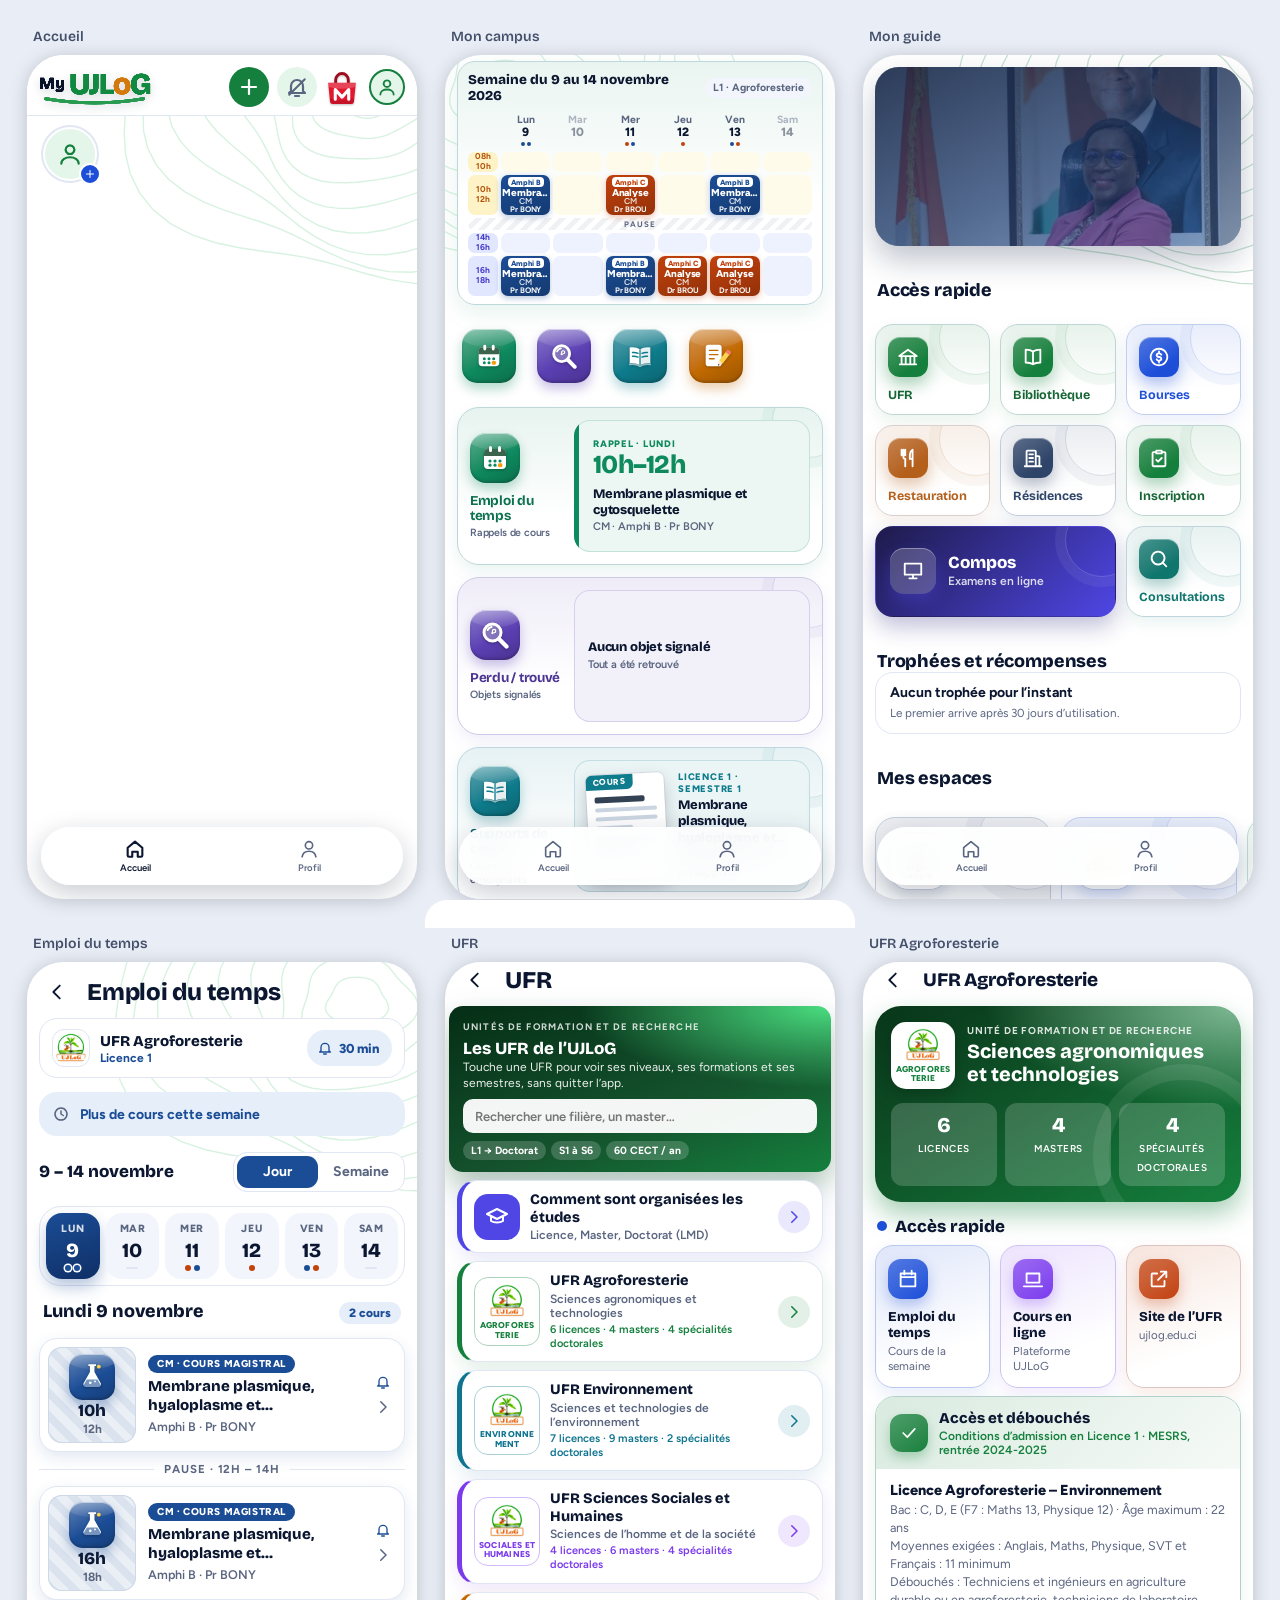
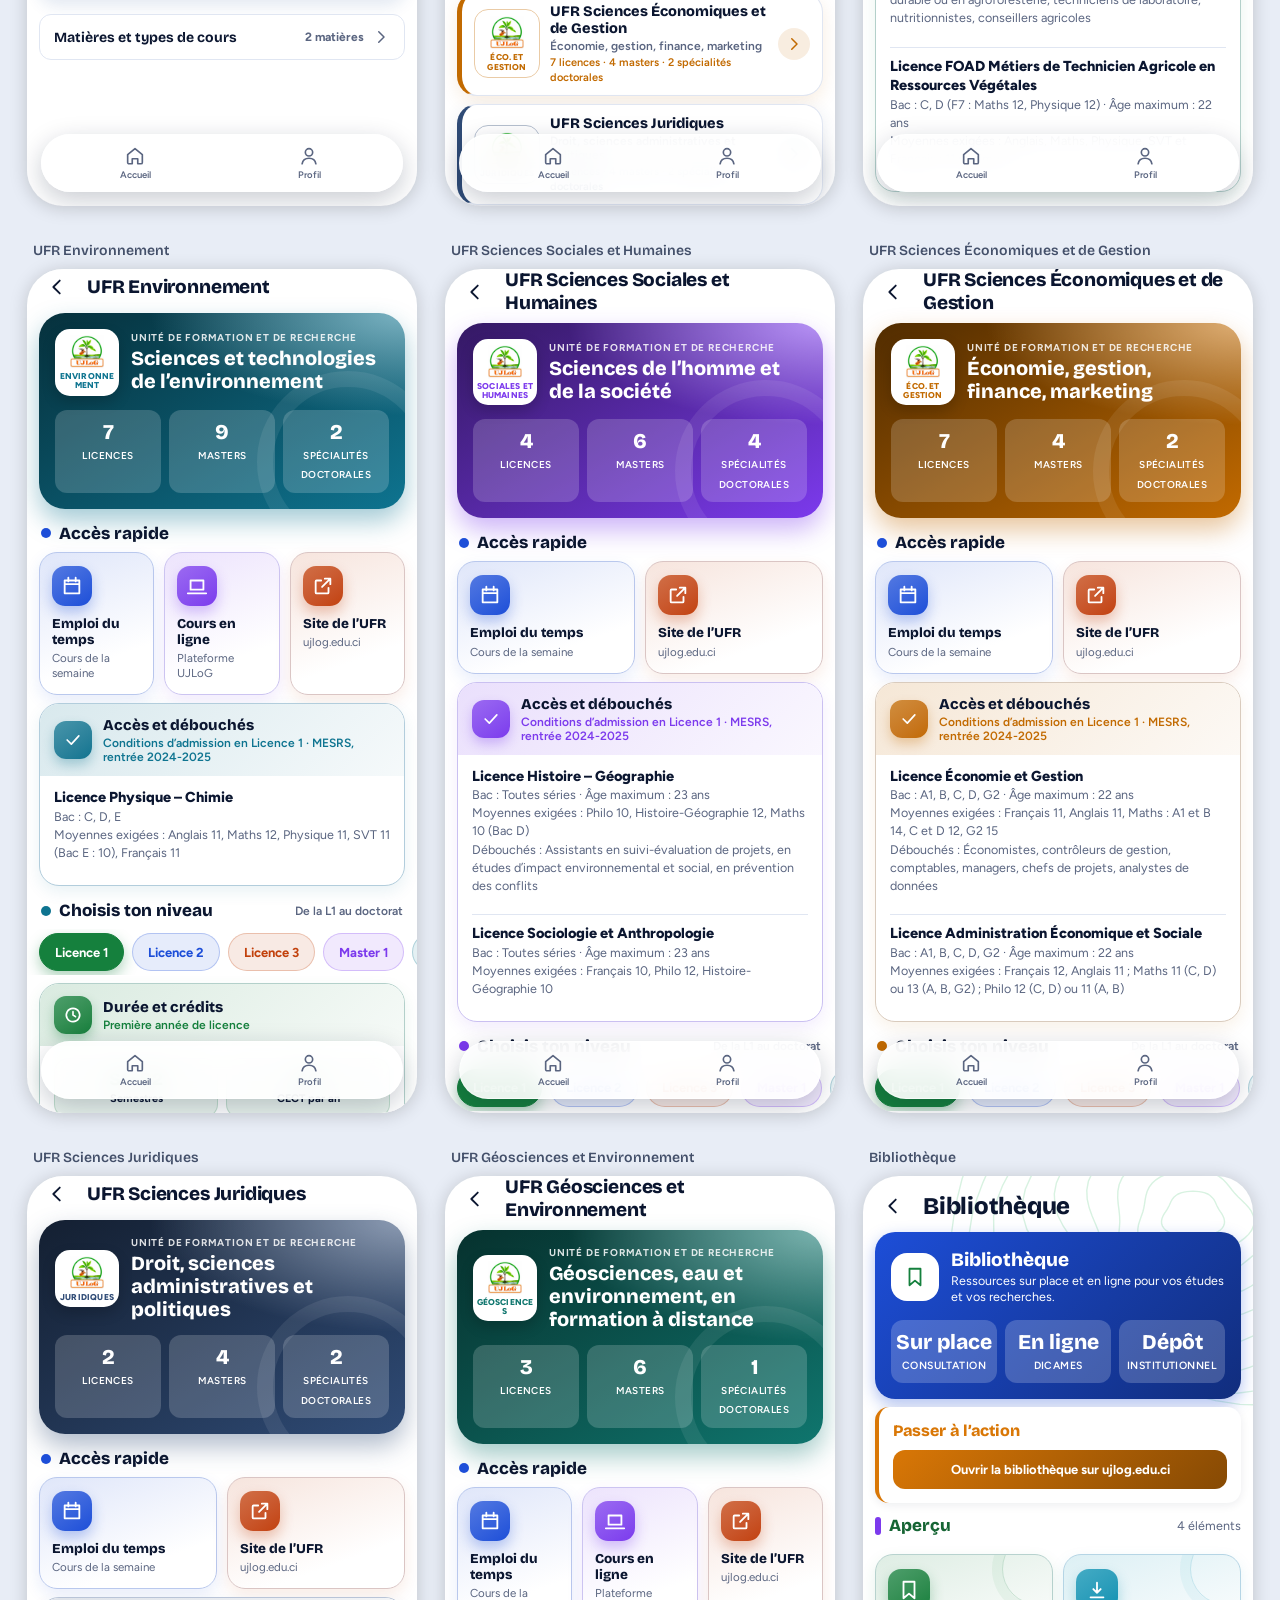
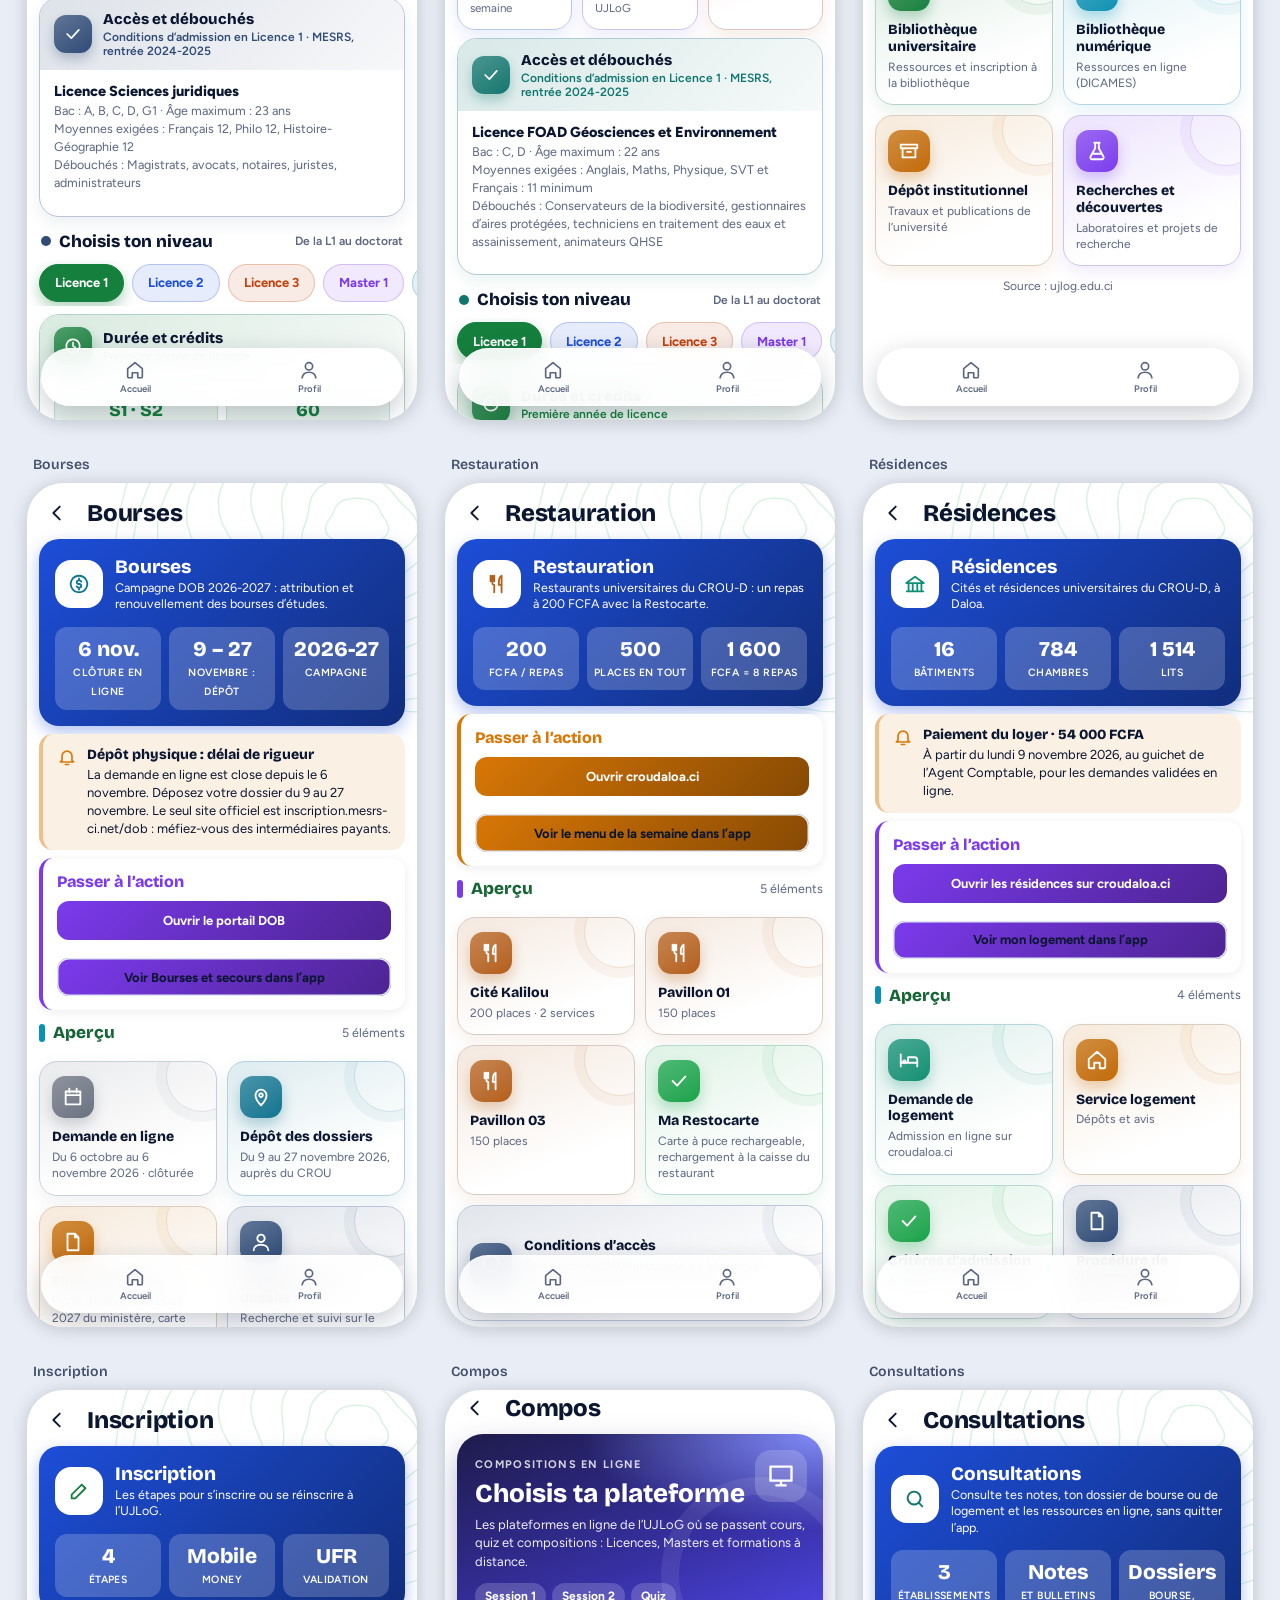
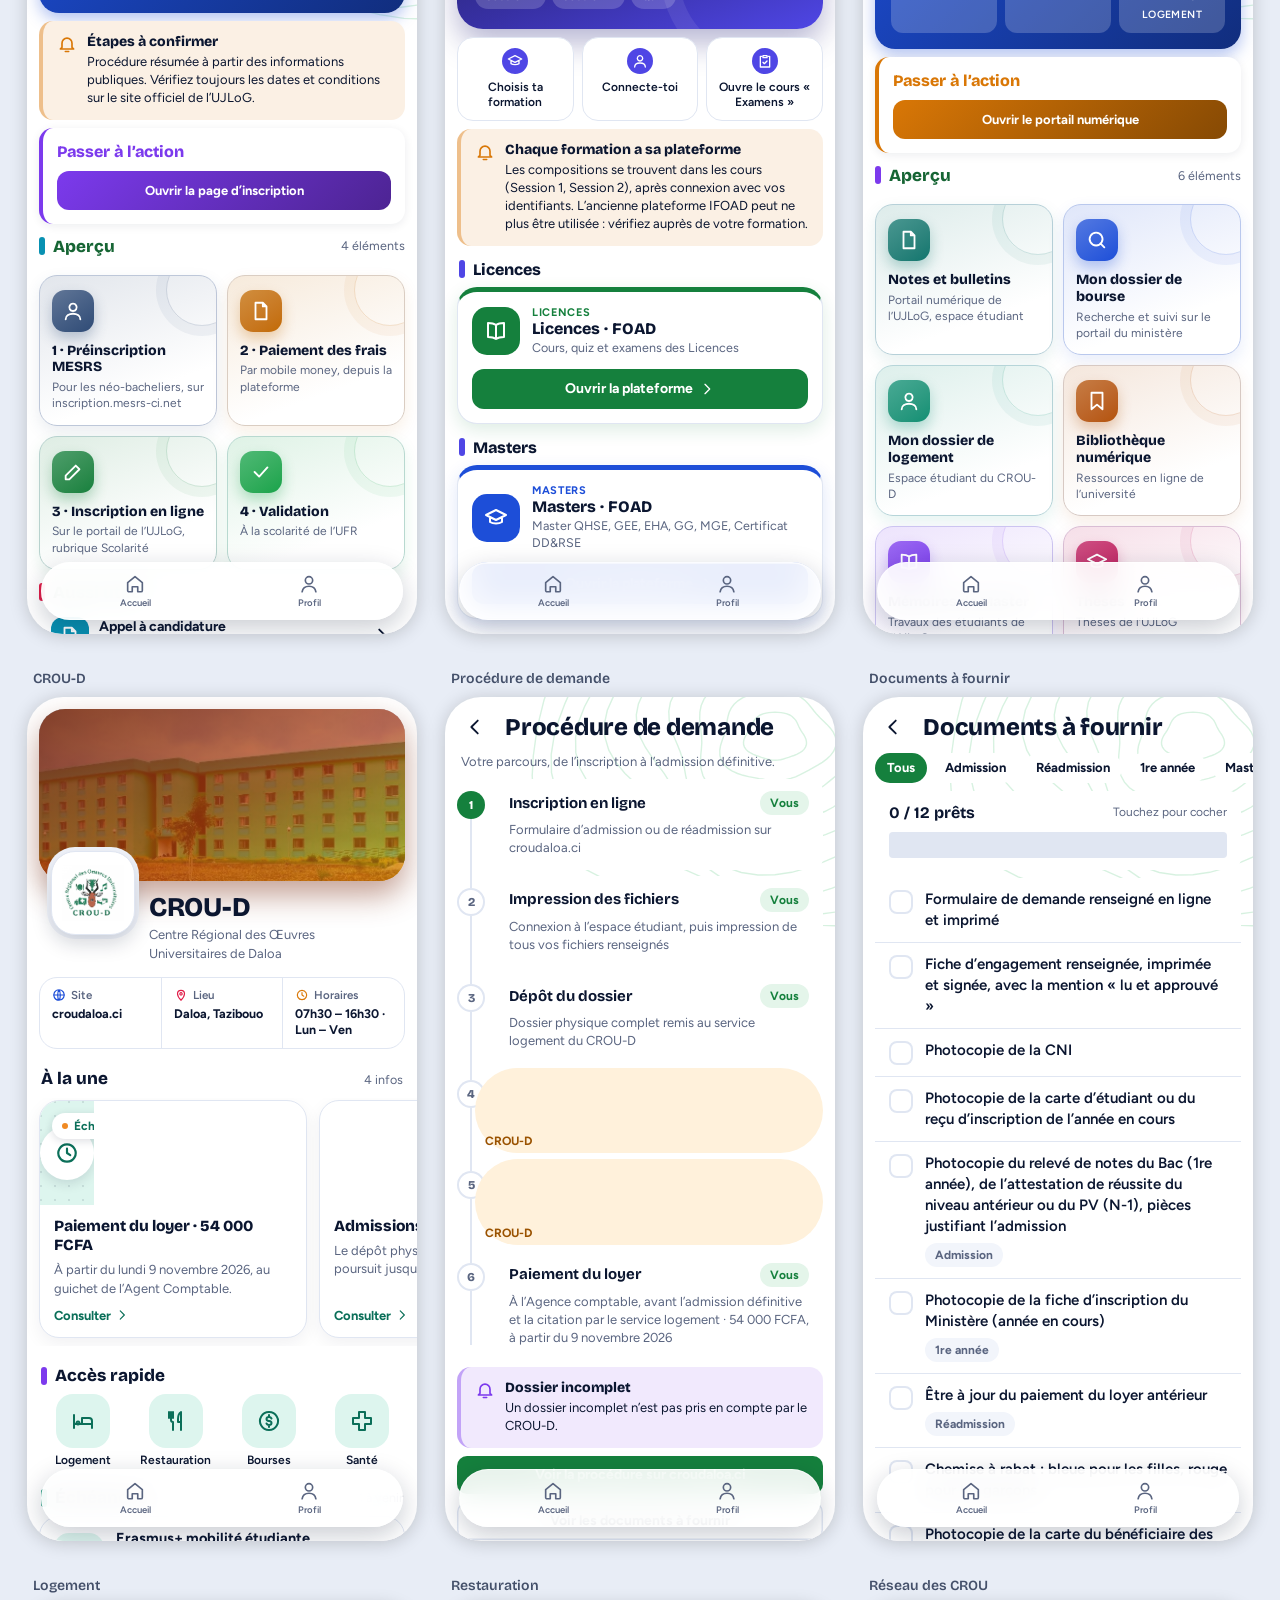
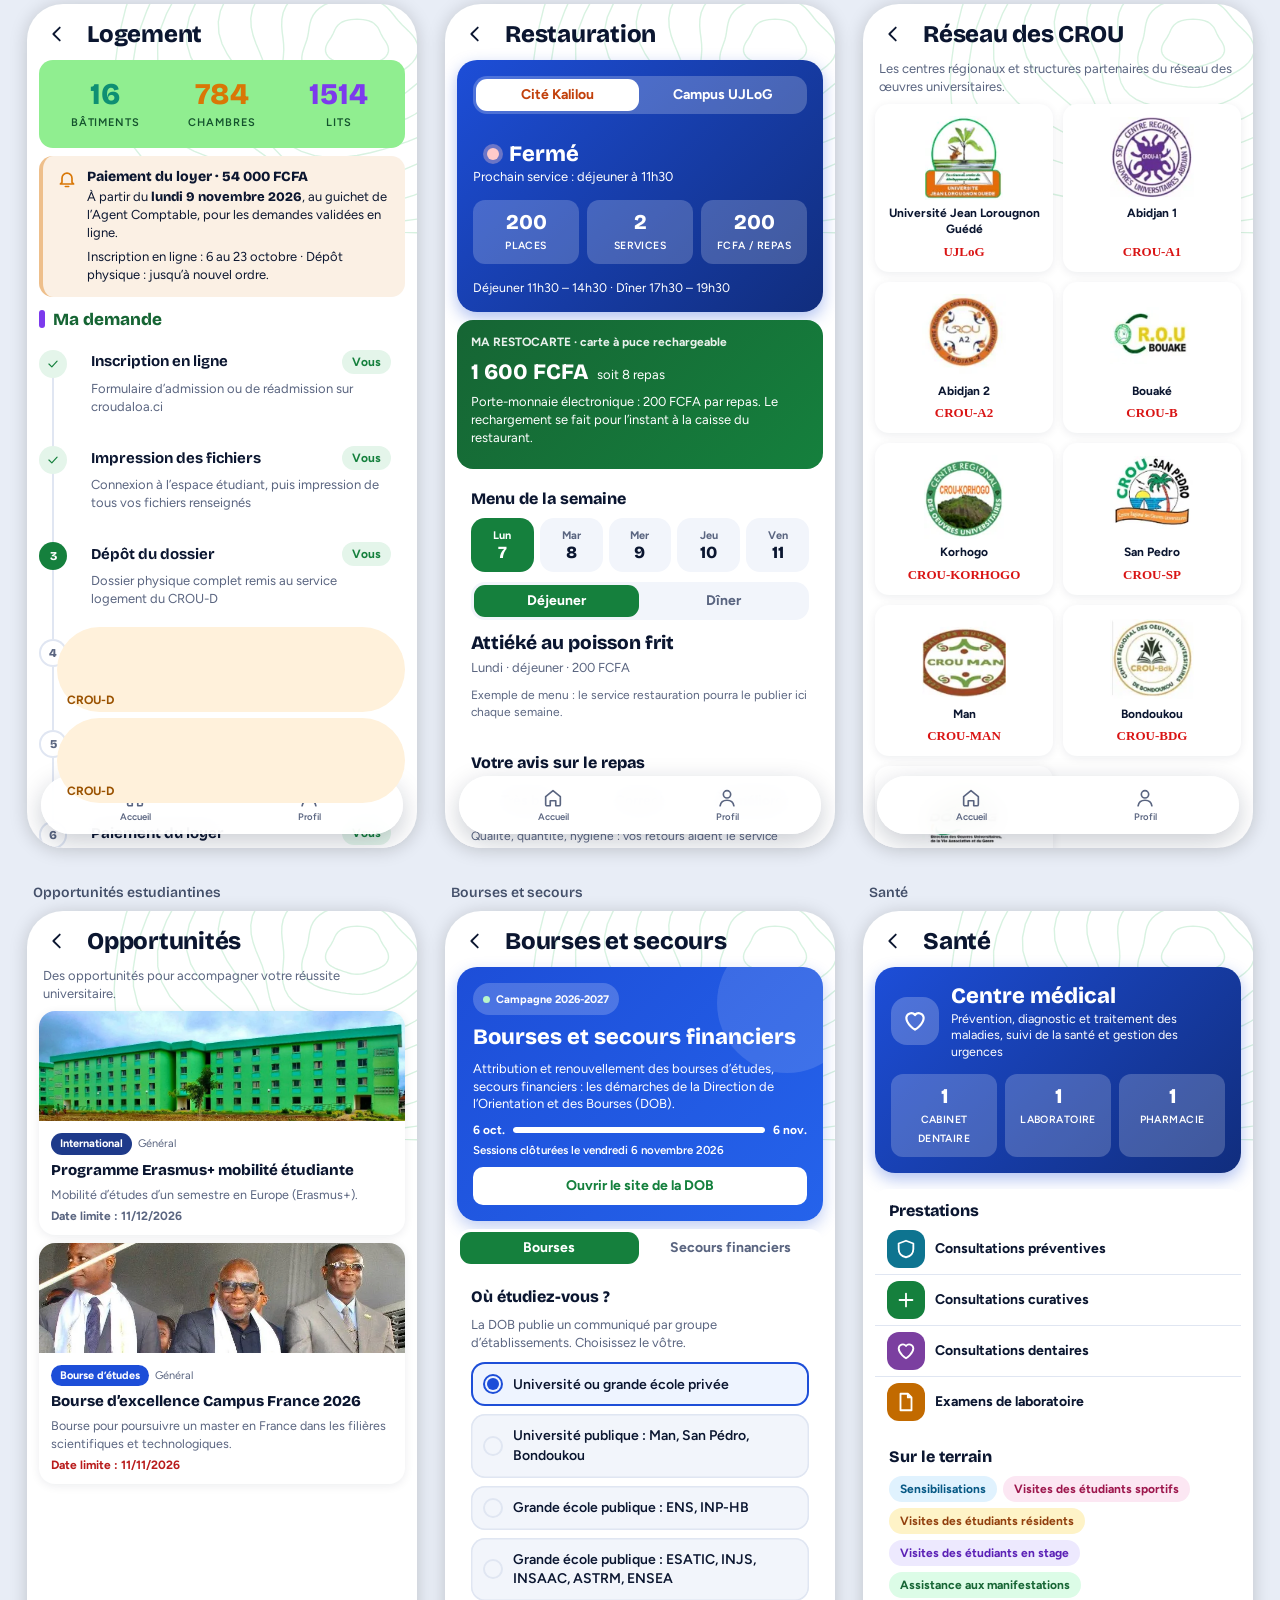
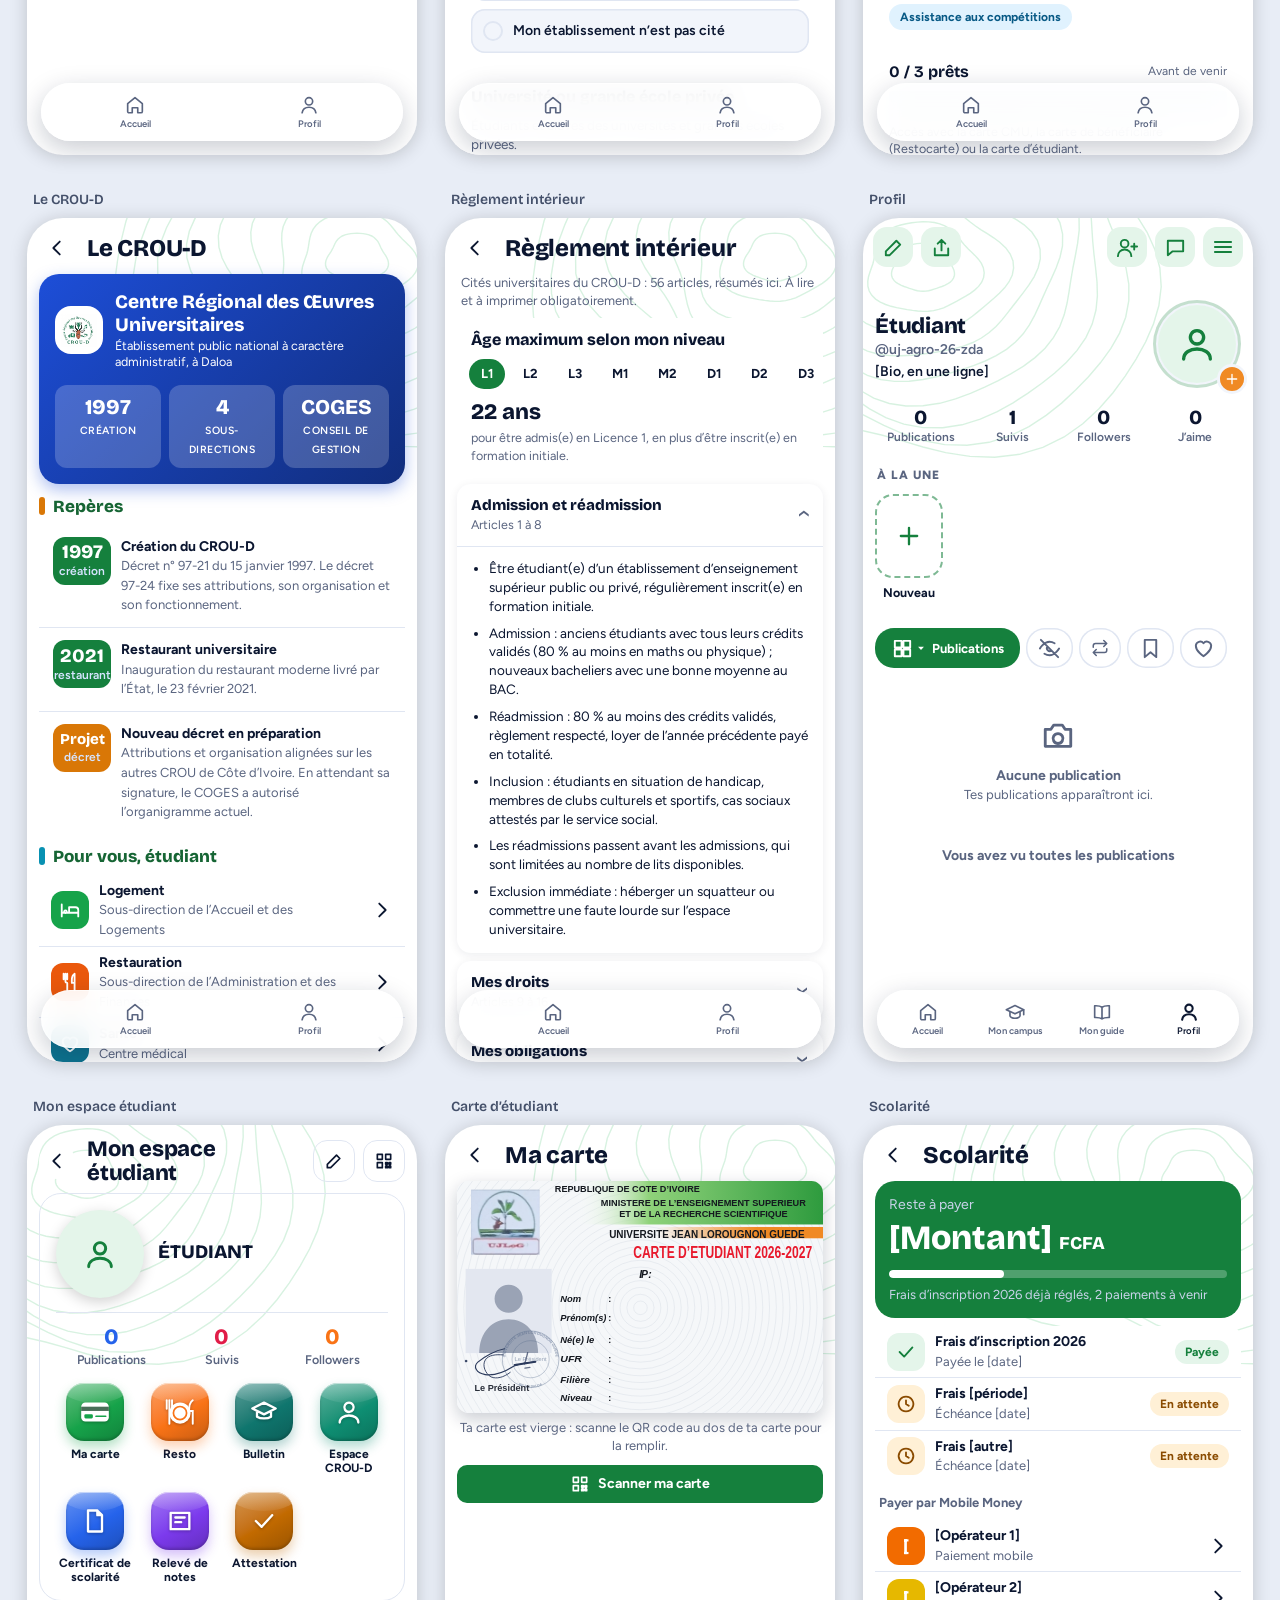
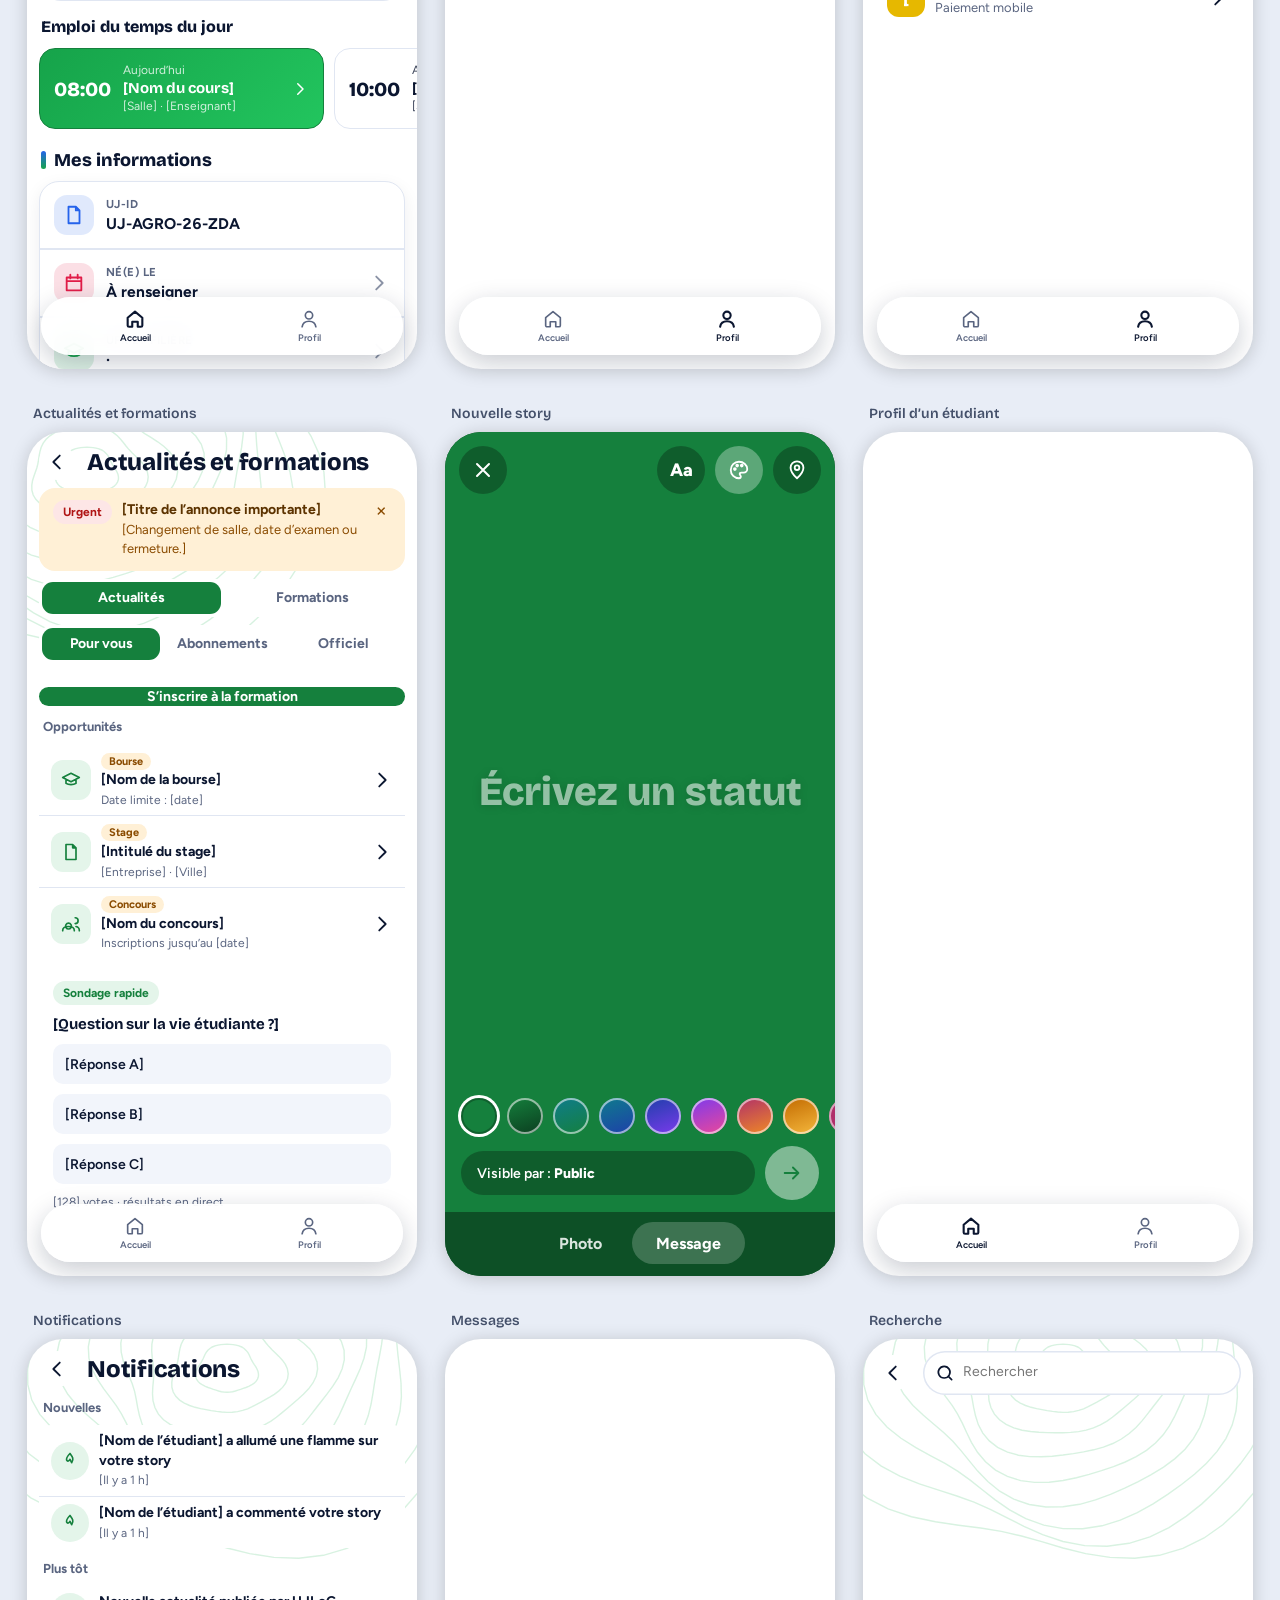
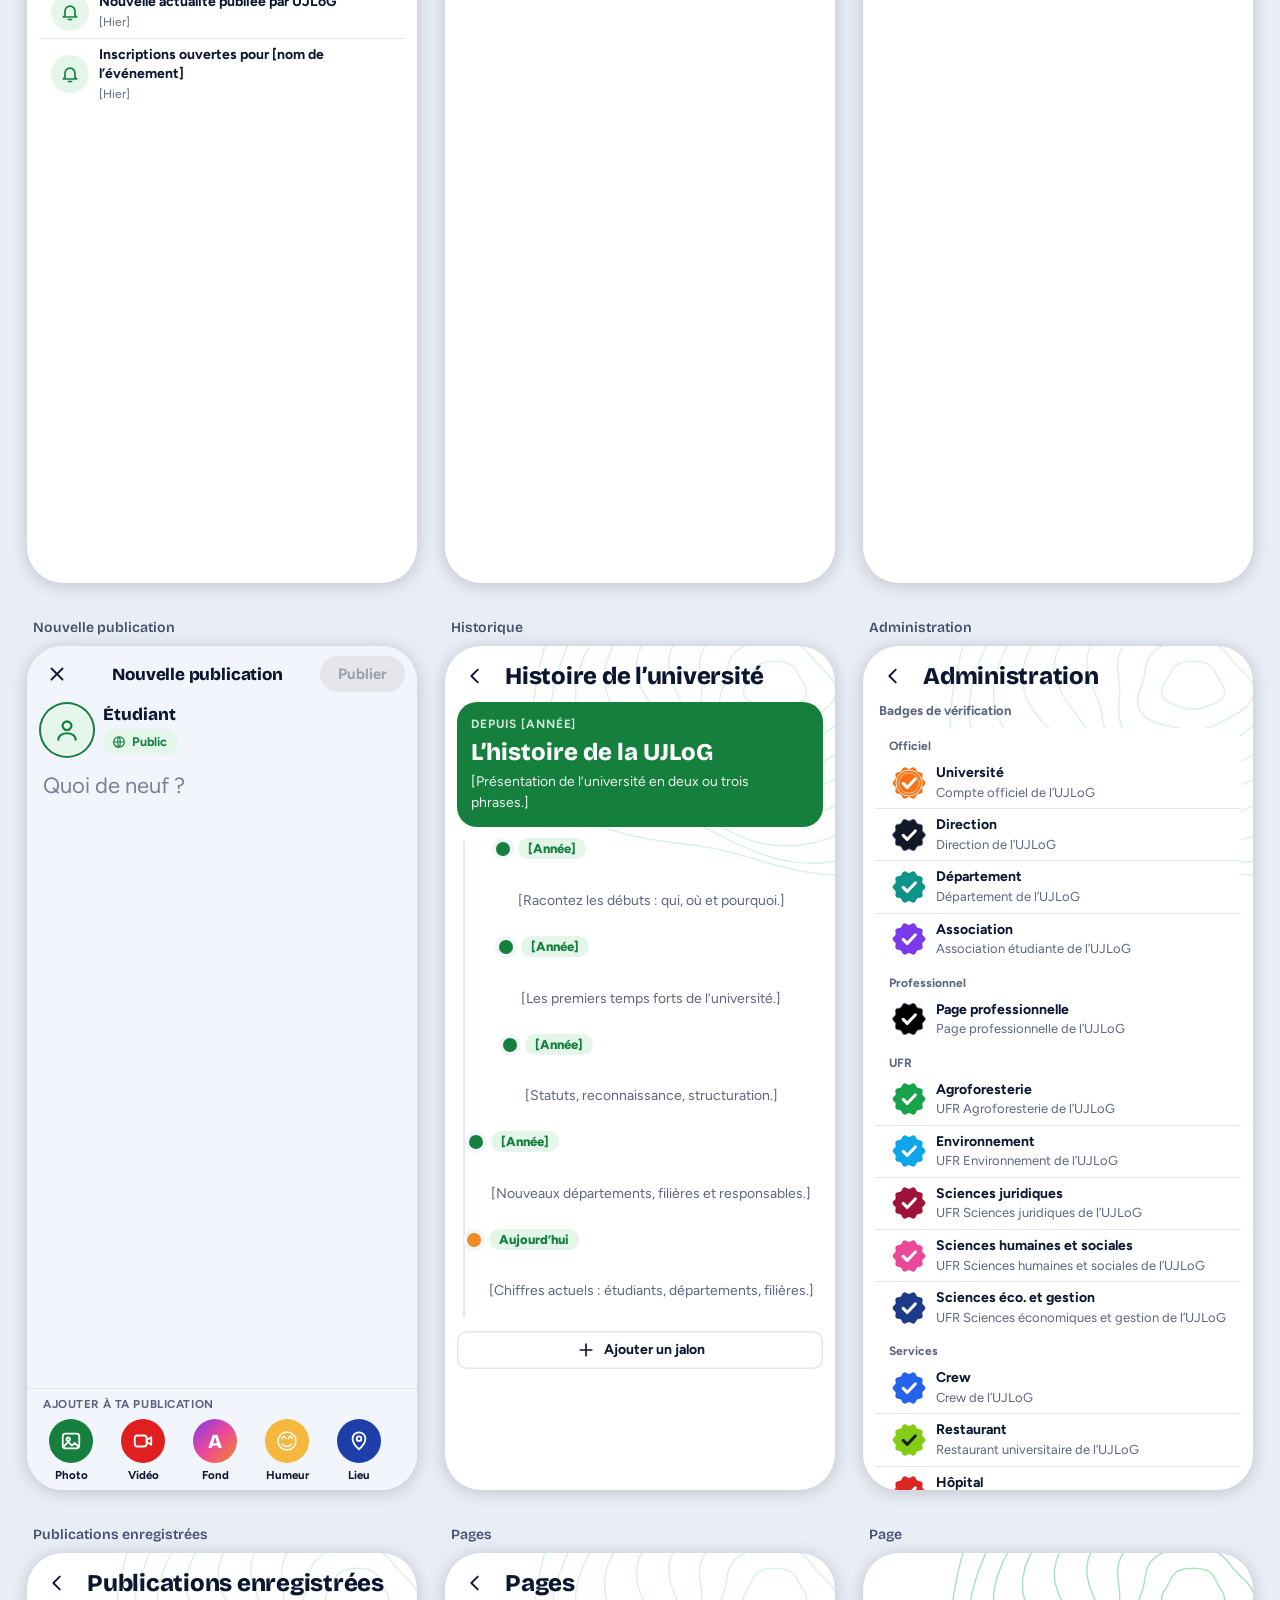
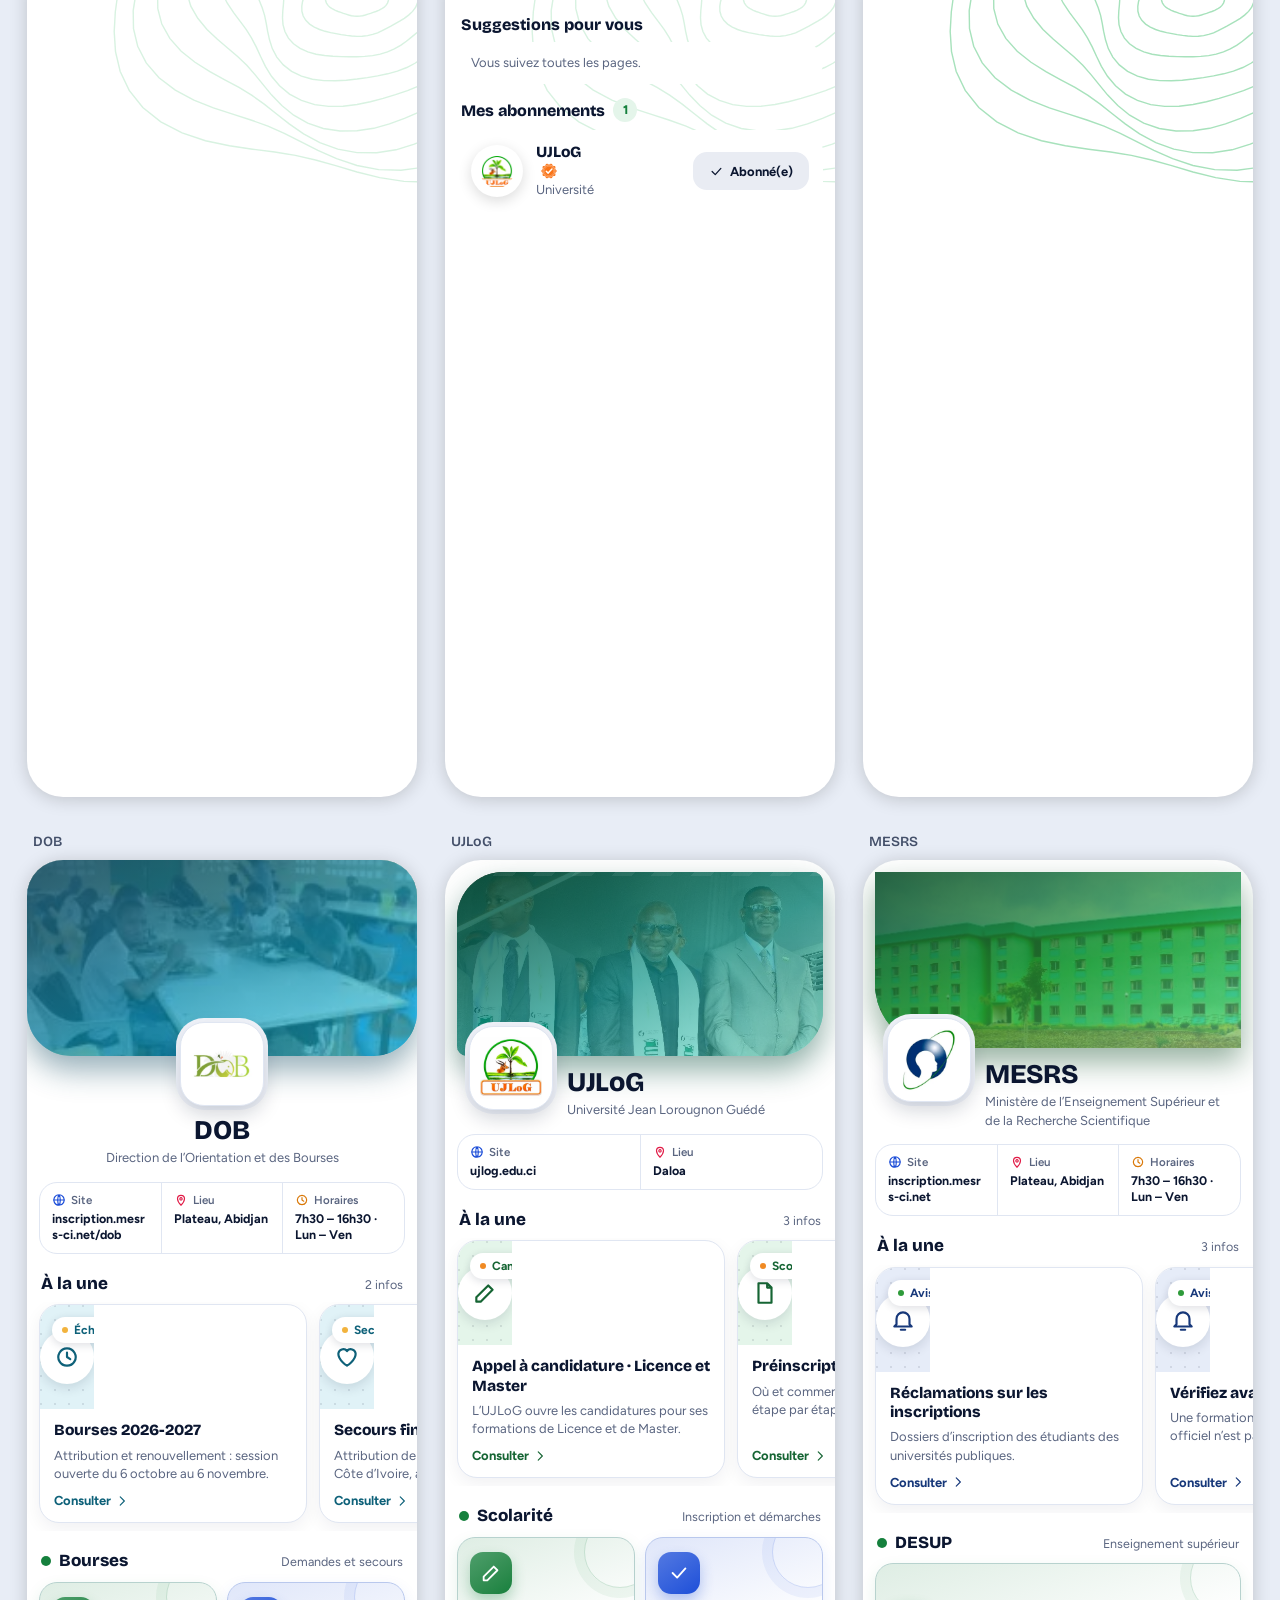
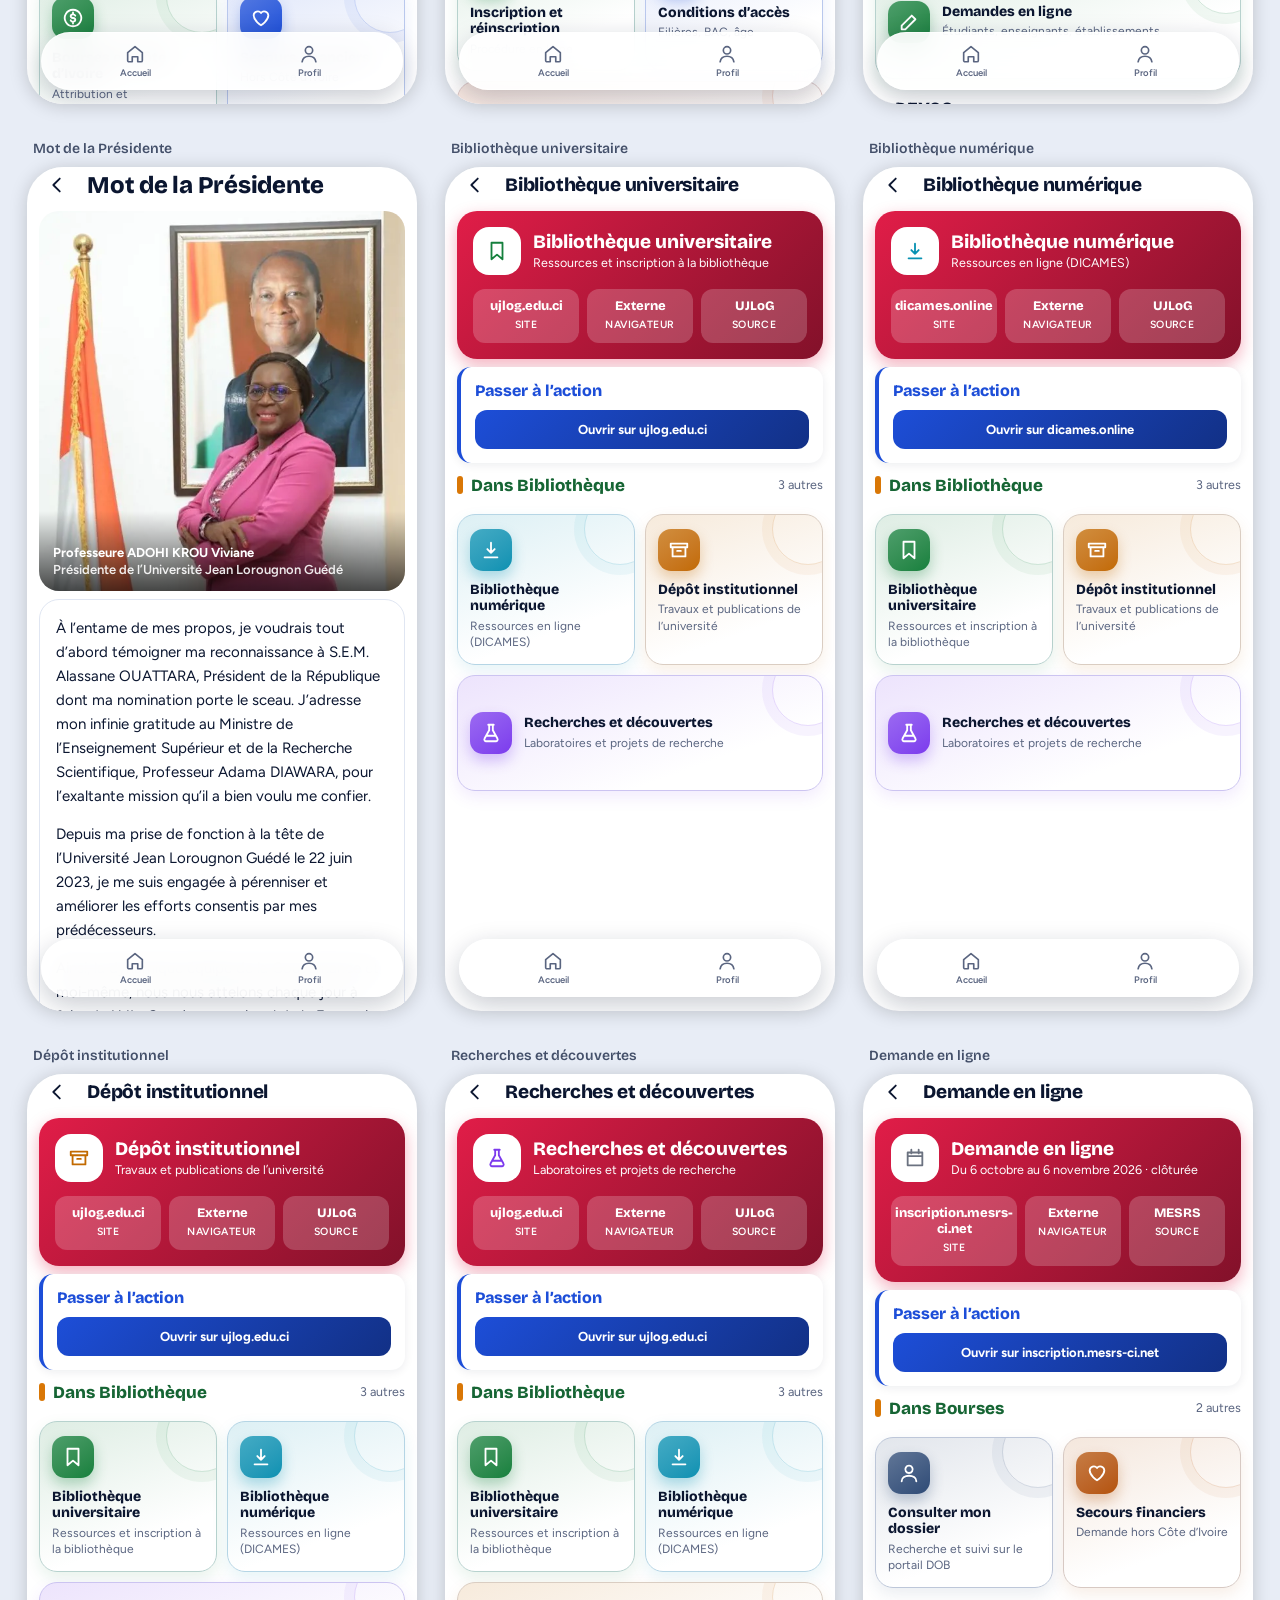
==== commit c66a73cb: "Add files via upload" ====
--- a/app.html
+++ b/app.html
@@ -431,6 +431,7 @@
 .uc-f{display:flex;gap:18px}.uc-f small{display:block;font:600 9px var(--b);letter-spacing:.1em;opacity:.75}.uc-f b{font:700 13px var(--b);letter-spacing:.04em}.uc-f>div:first-child{flex:1;min-width:0}.uc-f>div:first-child b{display:block;white-space:nowrap;overflow:hidden;text-overflow:ellipsis}
 .ucard.lk>*:not(.uc-l){filter:grayscale(1) blur(1px);opacity:.6}.uc-l{position:absolute!important;inset:0;display:flex;align-items:center;justify-content:center;gap:8px;background:rgba(0,0,0,.35);font:800 15px var(--h)}</style><style id="my-ujlog">.wm .my{font-style:normal;font-weight:700;font-size:.56em;letter-spacing:0;margin-right:.22em;vertical-align:.28em}</style>
 <style id="uj-insell-auth">#mkV.insell-auth .mk-bar{display:none!important}</style>
+<style id="uj-navpad">/* La barre du bas flotte (14px + 58px + zone sûre) : on réserve cet espace en bas des écrans principaux. */#a1 .sc,#a2 .sc,#a3 .sc,#a4 .sc{padding-bottom:calc(92px + env(safe-area-inset-bottom,0px))}</style>
 </head><body><style id="v21-css">.v21hero{text-align:center;display:flex;flex-direction:column;align-items:center;gap:6px}.v21ic{width:68px;height:68px;border-radius:50%;background:var(--mint);color:var(--g);display:grid;place-items:center}.v21ic.ok{background:var(--g);color:#fff}.v21hero b{font:800 18px var(--h)}.v21hero p{font-size:13px;max-width:290px}
 .v21hl{display:inline-flex;flex-direction:column;align-items:center;gap:3px;position:relative;width:84px}.v21hl i{width:64px;height:64px;border-radius:50%;display:grid;place-items:center;color:#fff;border:3px solid var(--paper);box-shadow:0 0 0 2px var(--ln)}.v21hl b{font:700 12px var(--b);max-width:84px;overflow:hidden;text-overflow:ellipsis;white-space:nowrap}.v21hl small{font-size:11px;color:var(--mu)}.v21hls{display:flex;gap:10px;flex-wrap:wrap}.v21x{position:absolute;top:-4px;right:4px;width:22px;height:22px;border-radius:50%;background:var(--ink);color:#fff;font:700 14px/1 var(--b)}
 .v21g{display:grid;grid-template-columns:repeat(4,1fr);gap:8px}.v21g button{aspect-ratio:1;border-radius:12px;color:#fff;font:700 11px var(--b);display:flex;align-items:flex-end;justify-content:space-between;padding:6px;border:3px solid transparent;text-align:left}.v21g button[aria-pressed=true]{border-color:var(--ink)}.v73sg{display:grid;grid-template-columns:repeat(3,1fr);gap:8px}.v73sg button{position:relative;aspect-ratio:9/16;border-radius:14px;overflow:hidden;color:#fff;border:3px solid transparent;text-align:left;display:flex;flex-direction:column;justify-content:flex-end;padding:8px}.v73sg button[aria-pressed=true]{border-color:var(--g)}.v73sc{font:700 12px/1.25 var(--b);display:-webkit-box;-webkit-line-clamp:4;-webkit-box-orient:vertical;overflow:hidden;text-shadow:0 1px 3px rgba(0,0,0,.45)}.v73sg em{font:600 10px var(--b);opacity:.9;font-style:normal;margin-top:4px}.v73sg i{position:absolute;top:6px;right:6px;width:24px;height:24px;border-radius:50%;border:2px solid #fff;background:rgba(0,0,0,.25);display:grid;place-items:center;font:800 12px var(--b);font-style:normal}.v73sg button[aria-pressed=true] i{background:var(--g)}
--- a/parts/css/01-styles.css
+++ b/parts/css/01-styles.css
@@ -0,0 +1,797 @@
+
+:root{--bg:#E8EDF6;--bt:#44506A;--ink:#0B1630;--g:#15803D;--em:#3DBE6A;--mint:#E4F5EA;--red:#E02020;--paper:#F2F5FB;--mu:#5A6580;--ln:#E0E6F2;
+--h:'Bricolage Grotesque',system-ui,sans-serif;--b:'Figtree',system-ui,sans-serif;box-sizing:border-box;padding-top:env(safe-area-inset-top,0px);padding-bottom:env(safe-area-inset-bottom,0px)}
+@media(prefers-color-scheme:dark){:root:not([data-theme=light]){--bg:#000000;--bt:#B5B5B5}}
+:root[data-theme=dark]{--bg:#000000;--bt:#B5B5B5}
+html{scroll-padding-top:env(safe-area-inset-top,0px)}
+*{box-sizing:border-box;margin:0;padding:0}
+body{background:var(--bg);font:15px/1.4 var(--b);color:var(--ink);padding:28px 12px 48px;display:flex;flex-wrap:wrap;gap:36px 28px;justify-content:center}
+@media(prefers-reduced-motion:no-preference){html{scroll-behavior:smooth}}
+.bd>h2{font:600 14px var(--h);color:var(--bt);margin:0 0 10px 6px}
+.ph{width:390px;height:844px;position:relative;overflow:hidden;background:var(--paper);border-radius:36px;box-shadow:0 2px 18px rgba(0,0,0,.18)}
+.sc{position:absolute;inset:0;overflow-y:auto;padding:14px 14px 84px;display:flex;flex-direction:column;gap:10px;scrollbar-width:none}
+.sc::-webkit-scrollbar{display:none}
+.bgc{position:absolute;left:0;top:0;width:390px;height:300px;pointer-events:none;-webkit-mask-image:linear-gradient(#000,transparent);mask-image:linear-gradient(#000,transparent)}
+.bgc g{fill:none;stroke:var(--em);stroke-width:1.4;opacity:.38}
+.sc>*:not(.bgc){position:relative;flex:none}
+.bnd[hidden]{display:none!important}
+svg.i{width:22px;height:22px;fill:none;stroke:currentColor;stroke-width:2;stroke-linecap:round;stroke-linejoin:round;flex:none}
+button{font:inherit;color:inherit;border:0;background:none;cursor:pointer;text-align:left}
+button:focus-visible{outline:3px solid var(--g);outline-offset:2px}
+.t{font:800 24px/1.1 var(--h);letter-spacing:-.01em}
+.row{display:flex;align-items:center;gap:12px}
+.fl{flex:1;min-width:0}
+.mu{color:var(--mu);font-size:14px}
+.ib{width:38px;height:38px;border-radius:19px;background:#fff;display:grid;place-items:center;position:relative;flex:none}
+.dot{position:absolute;right:9px;top:9px;min-width:16px;height:16px;border-radius:8px;background:var(--red);color:#fff;font:700 10px/16px var(--b);text-align:center;border:2px solid #fff;box-sizing:content-box;padding:0 2px;right:5px;top:5px}
+.card{background:#fff;border-radius:16px;overflow:hidden}
+.pad{padding:12px 14px}
+.lg{width:40px;height:40px;border-radius:10px;object-fit:contain;background:#fff;flex:none}
+.chips{display:flex;gap:6px;overflow-x:auto;scrollbar-width:none;margin:0 -14px;padding:0 14px}
+.chip{height:34px;padding:0 14px;border-radius:17px;background:#fff;font-weight:700;font-size:14px;white-space:nowrap;flex:none}
+.chip[aria-pressed=true]{background:var(--g);color:#fff}
+.seg{display:flex;background:#fff;border-radius:14px;padding:3px;gap:3px}
+.seg button{flex:1;height:32px;border-radius:11px;text-align:center;font-weight:700;font-size:14px;color:var(--mu)}
+.seg button[aria-pressed=true]{background:var(--g);color:#fff}
+.btn{height:42px;border-radius:12px;padding:0 18px;font-weight:700;font-size:15px;display:flex;align-items:center;justify-content:center;gap:8px;background:var(--g);color:#fff;width:100%}
+.btn.s{background:#fff;color:var(--ink);box-shadow:inset 0 0 0 1.5px var(--ln)}
+.btn.em{background:#fff;color:var(--g)}
+.tag{display:inline-flex;align-items:center;gap:5px;font:700 12px/1 var(--b);padding:6px 10px;border-radius:999px;background:var(--mint);color:var(--g)}
+.tag.r{background:#FDE6E6;color:#B01515}.tag.a{background:#FFF0D6;color:#8A4B00}.tag.k{background:var(--g);color:#fff}
+.ic{width:38px;height:38px;border-radius:12px;display:grid;place-items:center;color:#fff;flex:none}
+.li{display:flex;align-items:center;gap:12px;padding:8px 14px;min-height:52px}
+.li+.li{border-top:1px solid var(--ln)}
+.li b{font-weight:700;font-size:15px;display:block}
+.dt{width:46px;height:48px;border-radius:12px;background:var(--g);color:#fff;display:grid;place-content:center;text-align:center;flex:none;font:800 19px/1 var(--h)}
+.dt small{display:block;font:600 12px/1.2 var(--b);color:#D6E4FF;margin-top:3px}
+.nav{position:absolute;left:6px;right:6px;bottom:12px;height:54px;border-radius:27px;background:#fff;display:flex;padding:4px;box-shadow:0 2px 10px rgba(11,22,48,.12);z-index:5}
+.nav button{flex:1;border-radius:23px;display:flex;flex-direction:column;align-items:center;justify-content:center;gap:0;font-size:11px;font-weight:700;color:var(--mu);position:relative}
+.nav button[aria-current]{background:var(--mint);color:var(--g)}
+.hero{background:var(--g);color:#fff;border-radius:20px;padding:14px}
+.qa{display:grid;grid-template-columns:repeat(3,1fr);gap:10px}
+.qa button{background:#fff;border-radius:14px;padding:9px 6px;display:flex;flex-direction:column;align-items:center;gap:6px;font-weight:700;font-size:13px;text-align:center}
+.post .cv{margin:0 12px;height:92px;border-radius:14px;background:var(--g);display:flex;align-items:flex-end;padding:10px}
+.acts{display:flex;align-items:center;padding:0 6px 6px}
+.acts button{min-height:38px;padding:0 12px;display:flex;align-items:center;gap:6px;font-weight:700;font-size:14px;color:var(--mu)}
+.field{background:#fff;border-radius:12px;padding:8px 14px;box-shadow:inset 0 0 0 1.5px var(--ln)}
+.field label{font-size:13px;color:var(--mu);font-weight:600}
+.sw{width:50px;height:30px;border-radius:15px;background:#C6CEE0;position:relative;flex:none;transition:background .15s}
+.sw::after{content:"";position:absolute;left:3px;top:3px;width:24px;height:24px;border-radius:12px;background:#fff;transition:transform .15s}
+[aria-checked=true] .sw{background:var(--g)}[aria-checked=true] .sw::after{transform:translateX(20px)}
+.bar{height:8px;border-radius:4px;background:rgba(255,255,255,.25);overflow:hidden}.bar i{display:block;height:100%;width:34%;background:#fff;border-radius:4px}
+.mc{background:var(--g);color:#fff;border-radius:22px;padding:16px;position:relative;overflow:hidden;display:flex;flex-direction:column;gap:12px}
+.mc>svg.bgc{height:100%;mask:none;-webkit-mask:none;opacity:.55}
+.qr{width:128px;height:128px;background:#fff;border-radius:14px;padding:10px;display:grid;grid-template-columns:repeat(21,1fr);gap:0;align-self:center}
+.qr i{background:var(--ink)}.qr i.o{background:none}
+.sw2{display:grid;grid-template-columns:1fr 1fr;gap:10px}
+.gr{background:#fff;border-radius:16px;padding:12px;min-height:84px;display:flex;flex-direction:column;justify-content:space-between;gap:8px}
+.gr b{font:700 16px/1.2 var(--h);display:block}.gr span{font-size:13px;color:var(--mu)}
+.mono{font-variant-numeric:tabular-nums}
+@media(max-width:480px){:root{padding:0}body{padding:0;display:block}.bd{display:none;zoom:1!important}.bd.on{display:block}.bd>h2{display:none}.ph{width:100vw;height:100vh;height:100dvh;border-radius:0;box-shadow:none}.sc{padding-top:calc(12px + env(safe-area-inset-top,0px));padding-bottom:84px}.nav{bottom:calc(10px + env(safe-area-inset-bottom,0px))}}
+.q4{grid-template-columns:repeat(4,1fr);gap:8px}.q4 button{font-size:12px}
+.sh{padding:4px 2px 0}.sh b{font:800 17px var(--h)}.lk{font-weight:700;font-size:13px;color:var(--g);height:32px;padding:0 4px}
+.stories{display:flex;gap:12px;overflow-x:auto;scrollbar-width:none;margin:0 -14px;padding:2px 14px}.stories::-webkit-scrollbar{display:none}
+.st{flex:none;width:72px;display:flex;flex-direction:column;align-items:center;gap:6px;font-size:12px;font-weight:600;text-align:center}
+.rg{width:68px;height:68px;border-radius:50%;padding:3px;position:relative;display:grid;background:conic-gradient(from 210deg,var(--g),var(--em),#F08A24,var(--g))}
+.rg.none,.rg.seen{background:var(--ln)}.rg.s{width:40px;height:40px;padding:2px}
+.av{min-width:0;border-radius:50%;border:3px solid var(--paper);background:var(--mint);color:var(--g);display:grid;place-items:center;overflow:hidden}
+.rg.s .av{border:2px solid #fff;background:#fff}.av .lg{width:100%;height:100%;border-radius:50%}
+.add{position:absolute;right:-2px;bottom:-2px;width:22px;height:22px;border-radius:50%;background:var(--g);color:#fff;border:2px solid var(--paper);display:grid;place-items:center}
+.ig{margin:0 -14px;background:#fff;border-block:1px solid var(--ln)}
+.ih{padding:8px 4px 8px 12px;gap:10px}
+.ibn,.acts2 button{width:44px;height:44px;display:grid;place-items:center}
+.md{aspect-ratio:1;display:grid;place-items:center;position:relative;color:rgba(255,255,255,.6)}.md .tag{position:absolute;left:12px;bottom:12px}
+.cta{display:flex;justify-content:space-between;align-items:center;width:100%;height:44px;padding:0 14px;background:var(--mint);color:var(--g);font-weight:700}
+.acts2{display:flex;align-items:center;padding:2px 6px}
+.lkb[aria-pressed=true] svg{fill:var(--red);stroke:var(--red)}.svb[aria-pressed=true] svg{fill:currentColor}
+@media(prefers-reduced-motion:no-preference){.lkb[aria-pressed=true] svg{animation:pop .3s}}@keyframes pop{40%{transform:scale(1.3)}}
+.cp{padding:0 14px 14px;display:flex;flex-direction:column;gap:4px;line-height:1.4}
+.ofc{padding:3px 7px;font-size:11px;margin-left:4px;vertical-align:1px}
+.gd{display:grid;grid-template-columns:repeat(3,1fr);gap:3px;margin:0 -14px}
+.tl{aspect-ratio:3/4;position:relative;display:grid;place-items:center;color:rgba(255,255,255,.65);overflow:hidden}
+.tl .tag{position:absolute;left:6px;bottom:6px;padding:4px 7px;font-size:11px}
+.tl.ad{background:var(--mint);color:var(--g);display:flex;flex-direction:column;align-items:center;justify-content:center;gap:4px;font-weight:700;font-size:12px}
+.stat{display:flex;gap:32px;justify-content:center;text-align:center}.stat b{font:800 18px var(--h);display:block}.stat span{font-size:12px;color:var(--mu)}
+.pv{height:380px;border-radius:20px;display:grid;place-items:center;position:relative;overflow:hidden;color:rgba(255,255,255,.65)}
+.pv p{position:absolute;left:16px;right:16px;bottom:22px;text-align:center;color:#fff;font:700 20px/1.25 var(--h);overflow-wrap:anywhere}
+.pv[data-m=Texte] svg{display:none}.pv[data-m=Texte] p{bottom:auto;top:50%;transform:translateY(-50%);font-size:26px}
+.sws{display:flex;gap:6px}.sws button{width:44px;height:44px;border-radius:50%;background:none;display:grid;place-items:center}
+.sws button::before{content:"";width:30px;height:30px;border-radius:50%;background:var(--c);box-shadow:inset 0 0 0 2px #fff}
+.sws button[aria-pressed=true]::before{box-shadow:inset 0 0 0 2px #fff,0 0 0 2px var(--ink)}
+.field input{width:100%;border:0;background:none;font:inherit;color:inherit;outline:0;padding:2px 0 4px}.field:focus-within{box-shadow:inset 0 0 0 2px var(--g)}
+#sv{position:fixed;inset:0;z-index:50;background:rgba(5,10,25,.8);display:none;align-items:center;justify-content:center}#sv.on{display:flex}
+.svp{position:relative;width:390px;height:844px;max-width:100vw;max-height:100dvh;border-radius:36px;overflow:hidden;background:#000;color:#fff}
+@media(max-width:480px){.svp{width:100vw;height:100dvh;border-radius:0}}
+.svm{position:absolute;inset:0;display:grid;place-items:center;color:rgba(255,255,255,.5)}
+.svm::after{content:"";position:absolute;inset:0;background:linear-gradient(rgba(0,0,0,.45),transparent 22%,transparent 70%,rgba(0,0,0,.5));pointer-events:none}
+.svm p{position:absolute;z-index:1;left:22px;right:22px;bottom:120px;text-align:center;color:#fff;font:700 22px/1.25 var(--h);overflow-wrap:anywhere}
+.svbars{position:absolute;z-index:3;left:10px;right:10px;top:calc(12px + env(safe-area-inset-top,0px));display:flex;gap:4px}
+.svbars i{flex:1;height:3px;border-radius:2px;background:rgba(255,255,255,.35);overflow:hidden;position:relative}
+.svbars b{position:absolute;inset:0;background:#fff;transform-origin:left;transform:scaleX(0)}
+.svbars .done b{transform:scaleX(1)}.svbars .cur b{animation:fill 5s linear forwards}@keyframes fill{to{transform:scaleX(1)}}
+@media(prefers-reduced-motion:reduce){.svbars .cur b{animation:none;transform:scaleX(1)}}
+.svh{position:absolute;z-index:3;left:10px;right:4px;top:calc(24px + env(safe-area-inset-top,0px));display:flex;align-items:center;gap:10px}
+.sva{width:36px;height:36px;border-radius:50%;background:rgba(255,255,255,.22);display:grid;place-items:center;flex:none}
+.svh .nm{min-height:44px;display:flex;flex-direction:column;justify-content:center;color:#fff;font-weight:700}.svh small{font-weight:400;opacity:.85;font-size:12px}
+.svh .ibn{color:#fff;margin-left:auto}
+.svz{position:absolute;z-index:2;top:76px;bottom:90px;width:38%}.svz.l{left:0}.svz.r{right:0}
+.svf{position:absolute;z-index:3;left:12px;right:12px;bottom:calc(14px + env(safe-area-inset-bottom,0px));display:flex;align-items:center;gap:6px;font-weight:600;font-size:14px}
+.svr{flex:1;height:44px;border-radius:22px;box-shadow:inset 0 0 0 1.5px rgba(255,255,255,.65);padding:0 16px;color:#fff}
+.svf .lkb,.svf .shb{width:44px;height:44px;display:grid;place-items:center;color:#fff}
+.toast{position:fixed;left:50%;bottom:calc(24px + env(safe-area-inset-bottom,0px));transform:translateX(-50%);background:var(--ink);color:#fff;padding:12px 18px;border-radius:14px;font-weight:700;z-index:60;opacity:0;pointer-events:none;transition:opacity .2s;max-width:90vw;text-align:center}.toast.on{opacity:1}
+#a9 .ph{background:#fff}#a9 .gd{gap:2px}
+.tabs{display:flex;margin:2px -14px 0;border-bottom:1px solid var(--ln)}
+.tabs button{flex:1;height:46px;display:grid;place-items:center;color:var(--mu);border-bottom:2px solid transparent}
+.tabs button[aria-selected=true]{color:var(--ink);border-color:var(--ink)}
+.fl2{}
+:root{--fl:#F08A24;--fl2:#FFD27A}
+.rg{background:conic-gradient(from 210deg,var(--g),var(--em),var(--fl2),var(--fl),var(--g))}
+.lkb[aria-pressed=true] svg{fill:var(--fl);stroke:var(--fl)}
+.brand{padding-bottom:10px;border-bottom:2px solid;border-image:linear-gradient(90deg,var(--g),var(--em),var(--fl)) 1}
+.verse{background:linear-gradient(135deg,#FFF4DC,#FFE7B0);border-radius:16px;padding:12px 14px;border-left:4px solid var(--fl);color:#3D2800}
+.verse small{font:700 11px var(--b);letter-spacing:.08em;text-transform:uppercase;color:#8A4B00}
+.verse p{font:700 16px/1.3 var(--h);margin-top:4px}
+.nav .fab{flex:0 0 54px;width:54px;height:54px;margin:-16px 4px 0;border-radius:50%;background:linear-gradient(160deg,var(--fl2),var(--fl));color:var(--ink);box-shadow:0 6px 16px rgba(245,166,35,.55);display:grid;place-items:center}
+.hd4{gap:8px;padding:0 0 10px;border:0;border-bottom:1px solid var(--ln);align-items:center}
+.hd4 .lg{width:auto;height:48px;max-width:68px;border-radius:0;background:none;object-fit:contain;flex:none;margin-right:2px}
+.hd4t{font:800 26px/1 var(--h);color:var(--ink);letter-spacing:-.02em}
+.hd4 .ib{background:transparent;color:inherit;width:40px;height:40px;border-radius:50%;box-shadow:none}
+.ih .rg.s{background:none}.ih .rg.s .av{border:0}
+.pv{height:400px}
+.pv::after{content:"";position:absolute;inset:auto 0 0 0;height:45%;background:linear-gradient(transparent,rgba(0,0,0,.5));pointer-events:none}
+.pv[data-m=Texte]::after{display:none}
+.pv p{z-index:1}
+.pvt{position:absolute;top:0;left:0;right:0;z-index:1;display:flex;align-items:center;gap:8px;padding:14px;color:#fff;font:600 13px var(--b);background:linear-gradient(rgba(0,0,0,.35),transparent)}
+.pvt::before{content:"";position:absolute;top:6px;left:14px;right:14px;height:3px;border-radius:3px;background:rgba(255,255,255,.85)}
+.pvt .pva{width:28px;height:28px;border-radius:50%;background:rgba(255,255,255,.25);display:grid;place-items:center}
+.pvt b{font-weight:800;color:#fff}.pvt i{font-style:normal;opacity:.8}
+
+.ig{margin:0 0 14px;border:1px solid var(--ln);border-radius:22px;overflow:hidden;box-shadow:0 6px 18px rgba(11,22,48,.06)}
+.md{aspect-ratio:4/5}
+.md::after{content:"";position:absolute;inset:auto 0 0 0;height:55%;background:linear-gradient(transparent,rgba(0,0,0,.6))}
+.md .tag{top:12px;bottom:auto;left:12px;z-index:1}
+.md .mt{position:absolute;left:16px;right:16px;bottom:16px;z-index:1;color:#fff;font:800 24px/1.15 var(--h);text-align:left}
+.acts2 .cbn{width:auto;padding:0 10px;display:flex;gap:5px;font:700 14px var(--b)}
+.bigfl{position:absolute;left:50%;top:50%;z-index:2;color:#ED4956;pointer-events:none;animation:bf .7s forwards}.bigfl svg{fill:#ED4956;stroke:#ED4956}
+@keyframes bf{0%{transform:translate(-50%,-50%) scale(.3);opacity:0}30%{transform:translate(-50%,-50%) scale(1.2);opacity:1}100%{transform:translate(-50%,-80%) scale(1);opacity:0}}
+.shx{position:fixed;inset:0;z-index:60;pointer-events:none}.shx.on{pointer-events:auto}
+.shx-b{position:absolute;inset:0;background:rgba(11,22,48,.45);opacity:0;transition:opacity .2s}.shx.on .shx-b{opacity:1}
+.shx-p{position:absolute;left:50%;bottom:0;width:min(100%,430px);transform:translate(-50%,100%);background:#fff;border-radius:22px 22px 0 0;padding:14px 16px calc(14px + env(safe-area-inset-bottom,0px));max-height:75%;display:flex;flex-direction:column;gap:10px;transition:transform .25s}.shx.on .shx-p{transform:translate(-50%,0)}
+.shx-h{display:flex;align-items:center;justify-content:space-between;font:800 18px var(--h)}
+.shx-l{overflow:auto;min-height:90px;display:flex;flex-direction:column;gap:12px}
+.shx-c{display:flex;gap:10px}.shx-c p{margin-top:2px}
+.pva2{width:32px;height:32px;border-radius:50%;background:var(--mint);color:var(--g);display:grid;place-items:center;flex:none}
+.shx-f{display:flex;gap:8px}.shx-f input{flex:1;height:44px;border:1px solid var(--ln);border-radius:22px;padding:0 14px;font:inherit}
+.shx-o{display:flex;align-items:center;gap:12px;min-height:48px;font-weight:700;width:100%;text-align:left}
+.acts2{gap:6px;padding:10px 12px}
+.acts2 .lkb,.acts2 .cbn,.acts2 .shr2{width:auto;height:42px;padding:0 12px;border-radius:21px;background:#F1F5FC;color:var(--ink);display:flex;align-items:center;gap:6px;font:700 13px var(--b);transition:background .15s,transform .1s}
+.acts2 .shr2{width:42px;padding:0;justify-content:center}
+.acts2 .lkb{padding-left:14px;gap:8px}
+.acts2 .lkb[aria-pressed=true]{background:#FFE9EC;color:#B01524}
+.acts2 .lkb[aria-pressed=true] svg{fill:#ED4956;stroke:#ED4956}
+.acts2 .lkb:active,.acts2 .cbn:active,.acts2 .shr2:active{transform:scale(.95)}
+.acts2 .cbn .cc:empty{display:none}
+.acts2 .svb{width:42px;height:42px;border-radius:50%;background:#F1F5FC}
+.acts2 .svb[aria-pressed=true]{background:var(--g);color:#fff}
+.svf .lkb[aria-pressed=true] svg{fill:#ED4956;stroke:#ED4956}
+.cta.ok{background:#E5F7EC;color:#146C3A}
+.shx-i{height:44px;border:1px solid var(--ln);border-radius:22px;padding:0 14px;font:inherit;width:100%}
+.stories{align-items:flex-start}
+.ig{border:0;border-radius:24px;background:#fff;margin-bottom:18px;box-shadow:0 10px 30px rgba(11,22,48,.10),0 1px 3px rgba(11,22,48,.06)}
+.ig .ih{padding:12px 14px}
+.ig .md{margin:0 8px;border-radius:18px}
+.md .tag{background:rgba(255,255,255,.9);color:var(--g);backdrop-filter:blur(6px);box-shadow:0 2px 8px rgba(0,0,0,.15)}
+.ig .cta{width:calc(100% - 28px);margin:12px 14px 0;height:46px;padding:0 16px;border-radius:14px;background:var(--g);color:#fff;box-shadow:0 6px 14px rgba(21,128,61,.28)}
+.ig .cta.ok{background:#16A34A}
+.ig .cp{padding:0 14px 14px}
+.ig{margin:0 -14px;border:0;border-bottom:1px solid var(--ln);border-radius:0;box-shadow:none;padding-bottom:6px}
+.ig .ih{padding:8px 4px 8px 12px}
+.ig .md{margin:0;border-radius:0}
+.ig .cta{width:100%;margin:0;height:44px;border-radius:0;background:var(--g);color:#fff;box-shadow:none}
+.ig .cp{padding:0 14px 10px}
+.acts2{gap:0;padding:2px 6px}
+.acts2 .lkb,.acts2 .cbn,.acts2 .shr2{height:44px;padding:0 10px;border-radius:0;background:none}
+.acts2 .lkb span,.acts2 .cbn>span:first-of-type{display:none}
+.acts2 .shr2{width:44px;padding:0}
+.acts2 .lkb[aria-pressed=true]{background:none;color:var(--ink)}
+.acts2 .svb,.acts2 .svb[aria-pressed=true]{width:44px;height:44px;border-radius:0;background:none;color:var(--ink)}
+.acts2 .svb[aria-pressed=true] svg{fill:currentColor}
+.srch{display:flex;align-items:center;gap:8px;width:100%;height:40px;padding:0 14px;border-radius:20px;background:#fff;color:var(--mu);font:500 14px var(--b);box-shadow:inset 0 0 0 1px var(--ln)}
+.ppv{position:relative;border-radius:14px;overflow:hidden;display:grid;place-items:center;color:rgba(255,255,255,.75);background:var(--g);margin:0 auto;width:100%;aspect-ratio:3/2}
+.ppt{position:absolute;left:14px;right:14px;bottom:12px;color:#fff;font:800 20px/1.15 var(--h);text-shadow:0 1px 6px rgba(0,0,0,.45)}
+:root[data-theme=dark]{--ink:#F5F5F5;--paper:#000000;--mint:#163524;--mu:#A3A3A3;--ln:#2A2A2A}
+:root[data-theme=dark] :is(.card,.ib,.chip,.seg,.btn.s,.btn.em,.nav,.qa button,.field,.gr,.ig,.shx-p,.srch,.mkc,#a9 .ph){background:#121212}
+:root[data-theme=dark] .chip[aria-pressed=true],:root[data-theme=dark] .seg button[aria-pressed=true]{background:var(--g)}
+:root[data-theme=dark] .shx-p input,:root[data-theme=dark] .shx-i,:root[data-theme=dark] .field input{background:#000000;color:var(--ink)}
+:root[data-theme=dark] .acts2 .lkb,:root[data-theme=dark] .acts2 .cbn,:root[data-theme=dark] .acts2 .shr2{color:var(--ink)}
+.tl{position:relative;padding-left:22px}
+.tl::before{content:"";position:absolute;left:6px;top:6px;bottom:6px;width:2px;background:var(--ln)}
+.tli{position:relative;padding:0 0 18px}
+.tld{position:absolute;left:-22px;top:4px;width:14px;height:14px;border-radius:50%;background:var(--g);box-shadow:0 0 0 4px var(--paper)}
+.tli:last-child .tld{background:var(--fl)}
+.tly{display:inline-block;font:800 13px var(--b);color:var(--g);background:var(--mint);padding:3px 10px;border-radius:12px}
+.tlc{margin-top:6px}.tlc b{font:800 17px/1.25 var(--h)}.tlc p{margin-top:4px;font-size:14px;line-height:1.45}
+.hd4 .lg{background:none!important}
+.ih .rg.s .av{background:none}
+.md::after{display:none}
+.hd4{gap:10px}
+.hd4 .ib{background:var(--mint);color:var(--g);width:44px;height:44px;border-radius:50%;box-shadow:none}
+.hd4 .ib svg{stroke-width:2.2}
+.ig{background:transparent}
+:root[data-theme=dark] .ig{background:transparent}
+.vb{display:inline-block;vertical-align:-4px;margin-left:5px;flex:none}
+.chip .vb{margin:0 6px 0 0;vertical-align:-3px}
+body{font-size:14px}
+.sc{padding:0 12px 84px;gap:8px}
+.bgc+*{margin-top:12px}
+.sc>.hd4{margin:0;padding:12px 0 8px;gap:8px}
+.hd4 .lg{height:36px;max-width:52px}
+.hd4t{font-size:22px}
+.hd4 .ib{width:38px;height:38px}
+.hd4 .ib svg{width:21px;height:21px}
+.t{font-size:20px}
+.mu{font-size:13px}
+.ib{width:36px;height:36px}
+.card{border-radius:12px}
+.chips{margin:0 -12px;padding:0 12px}
+.chip{height:30px;padding:0 12px;font-size:13px}
+.btn{height:38px;font-size:14px;border-radius:10px}
+.li{min-height:46px;padding:6px 12px;gap:10px}
+.li b{font-size:14px}
+.stories{margin:0 -12px;padding:2px 12px;gap:10px}
+.st{width:62px;font-size:11px;gap:4px}
+.rg{width:58px;height:58px}
+.ig{margin:0 -12px}
+.ih{padding:6px 4px 6px 12px}
+.md .mt{font-size:19px;left:12px;right:12px;bottom:12px}
+.ibn,.acts2 button{width:40px;height:40px}
+.ig .cta{height:40px;font-size:14px}
+.hd4{gap:6px}
+.acts2 .shr2,.acts2 .svb{color:var(--ink)}
+.acts2 .svb[aria-pressed=true]{color:var(--fl)}
+.acts2 .svb[aria-pressed=true] svg{fill:var(--fl);animation:pop .3s}
+.shg{display:grid;grid-template-columns:repeat(4,1fr);gap:8px;text-align:center}
+.shg button{display:flex;flex-direction:column;align-items:center;gap:6px;font-size:12px;font-weight:700}
+.shg i{width:48px;height:48px;border-radius:50%;display:grid;place-items:center;color:#fff;font-style:normal}
+.ih .rg.s{width:36px;height:40px;padding:0;border-radius:0;background:none}
+.ih .rg.s .av{background:none;border:0;border-radius:0;overflow:visible}
+.ih .av .lg{border-radius:0;object-fit:contain;width:100%;height:100%;background:none}
+.md .tag{backdrop-filter:none;-webkit-backdrop-filter:none;background:#fff}
+.bgc{-webkit-mask-image:none;mask-image:none}
+.bgc g{opacity:.2}
+.shx-p{max-height:86vh;overflow-y:auto}.shx-s{display:flex;align-items:center;gap:6px;font:700 12px var(--b);color:var(--mu);padding:12px 4px 2px}.fwb{font:700 13px var(--b);padding:0 14px;min-height:34px;border-radius:999px;background:var(--g);color:#fff;white-space:nowrap}.fwb[aria-pressed=true],.bel[aria-pressed=true]{background:var(--mint);color:var(--g)}.bel[hidden],#rec[hidden]{display:none}#rec{display:flex;flex-direction:column;gap:8px}.rl{display:flex;gap:10px;overflow-x:auto;padding-bottom:4px}.pgc{flex:0 0 152px;display:flex;flex-direction:column;align-items:center;gap:6px;padding:14px 10px;text-align:center}.pgc .lg{width:56px;height:56px;border-radius:16px}.pgn{display:flex;align-items:center;justify-content:center;gap:4px}*{-webkit-tap-highlight-color:transparent}button,.st,.tl,.md,.nav{-webkit-user-select:none;user-select:none;-webkit-touch-callout:none}button:focus-visible{outline:none}body.kb button:focus-visible{outline:3px solid var(--g);outline-offset:2px}
+.fwb{background:none;border:1.5px solid var(--g);color:var(--g)}.fwb[aria-pressed=true]{background:#E9ECF3;border-color:transparent;color:var(--ink)}.btn[aria-pressed=true]{background:#E9ECF3;color:var(--ink)}
+.ih .fwb{display:inline-block;vertical-align:middle;border:0;background:none;color:var(--g);min-height:0;padding:0 0 0 6px;font-size:13px}.ih .fwb::before{content:"· ";color:var(--mu)}.ih .fwb[hidden]{display:none}
+.bel{position:relative;background:none!important;color:var(--g)!important}.bel[aria-pressed=false]{color:var(--mu)!important}.bel[aria-pressed=false]::after{content:"";position:absolute;width:24px;height:2px;border-radius:2px;background:currentColor;transform:rotate(-45deg)}.ih .bel{margin-left:auto}.ih .bel+.ibn{margin-left:0}
+.ih .fl,.ih .rg,[data-pg]{cursor:pointer}.fwb{display:inline-flex;align-items:center;justify-content:center;gap:6px;height:34px;padding:0 14px;border:0;border-radius:999px;background:var(--mint);color:var(--g);font:700 13px var(--b);white-space:nowrap;transition:transform .12s,background .2s}.fwb:active{transform:scale(.94)}.fwb[aria-pressed=true]{background:rgba(127,127,127,.18);color:inherit}
+.ih .ibn{margin-left:0}.ih .fwb{height:32px;padding:0 12px}.ih .fwb::before{content:none}.ih .bel,.ih .fwb{margin-left:auto}
+@keyframes pop{0%{transform:scale(.4);opacity:0}70%{transform:scale(1.15)}100%{transform:scale(1);opacity:1}}.ih .bel:not([hidden]){animation:pop .35s ease-out}
+/* Bouton Suivre en texte sur fond clair (modèle B) */
+.ih .fwb.lnk{display:inline-flex;align-items:center;justify-content:center;height:34px;min-height:34px;padding:0 14px;border:0;border-radius:999px;background:var(--mint);box-shadow:none;color:var(--g);font:700 14px var(--b);position:relative;transition:color .2s,background .2s,transform .15s}
+.ih .fwb.lnk[hidden]{display:none}
+.ih .fwb.lnk::after{content:"";position:absolute;inset:-6px -4px}
+.ih .fwb.lnk:active{transform:scale(.94)}
+.ih .fwb.lnk:focus-visible{outline:3px solid var(--em);outline-offset:2px}
+.ih .fwb.lnk.done{background:#E9ECF3;color:var(--mu)}
+@media(hover:hover){.ih .fwb.lnk:hover{background:#CFEBD9}}
+:root[data-theme=dark] .ih .fwb.lnk{background:#163524;color:var(--em)}
+:root[data-theme=dark] .ih .fwb.lnk.done{background:#2A2A2A;color:var(--mu)}
+:root[data-theme=dark] .ih .fwb.lnk:hover{background:#1E4630}
+/* Profil d'une page : plus d'en-tête sur les publications (ni logo, ni nom, ni cloche, ni menu) */
+#a18 .ig .ih{display:none}
+/* Logo du profil : sans anneau de story, présentation propre */
+.pgl{flex:none;width:92px;height:92px;border-radius:26px;background:#fff;border:1px solid var(--ln);box-shadow:0 4px 14px rgba(21,128,61,.10);display:grid;place-items:center;padding:12px;box-sizing:border-box}
+.pgl .lg{width:100%;height:100%;border-radius:0;background:none;object-fit:contain}
+
+/* Profil d'une page : anneau de story, onglets, grille de publications */
+.pgr{flex:none;padding:3px;border-radius:30px;background:conic-gradient(from 210deg,var(--g),var(--em),#F08A24,var(--g));display:inline-grid;position:relative}
+.pgr.seen{background:var(--ln)}
+.pgr .pgl{width:92px;height:92px;border:3px solid var(--paper);box-shadow:none}
+.pgr:focus-visible{outline:3px solid var(--em);outline-offset:3px}
+.pgsb{position:absolute;left:50%;bottom:-9px;transform:translateX(-50%);padding:3px 9px;border-radius:999px;background:var(--g);color:#fff;font:700 10px var(--b);border:2px solid var(--paper);white-space:nowrap}
+.pgr.seen .pgsb{background:var(--mu)}
+.pgtabs button{display:flex;gap:4px;white-space:nowrap;align-items:center;justify-content:center;font:700 13px var(--b)}
+.pgtabs button i{font-style:normal;min-width:18px;height:18px;padding:0 5px;border-radius:9px;background:var(--mint);color:var(--g);font-size:11px;display:inline-grid;place-items:center}
+.pgt{position:relative;aspect-ratio:4/5;overflow:hidden;display:flex;flex-direction:column;justify-content:flex-end;gap:5px;padding:8px;text-align:left;color:#fff;background-size:cover}
+.pgt::after{content:"";position:absolute;inset:0;background:linear-gradient(transparent 35%,rgba(0,0,0,.65))}
+.pgt>*{position:relative;z-index:1}
+.pgt b{font:700 12px/1.25 var(--b);display:-webkit-box;-webkit-line-clamp:3;-webkit-box-orient:vertical;overflow:hidden}
+.pgt .pgtg{align-self:flex-start;font:700 10px var(--b);padding:3px 6px;border-radius:6px;background:rgba(255,255,255,.22);backdrop-filter:blur(4px)}
+.pgt.PGS{aspect-ratio:9/16}
+.pgt:focus-visible{outline:3px solid var(--em);outline-offset:-3px}
+#a18 .gd{gap:2px}
+.pgbar{display:flex;align-items:center;gap:6px;margin:0 -6px}
+.pgbar small{display:block;color:var(--mu);font:600 12px var(--b)}
+.pgempty{padding:36px 16px;text-align:center;color:var(--mu);display:flex;flex-direction:column;align-items:center;gap:8px}
+
+/* v2 profil page : couverture, stats, à la une, infos, réactions */
+.pgcv{position:relative;margin:-14px -14px 0;height:116px;padding:14px;display:flex;justify-content:space-between;align-items:flex-start;background:linear-gradient(135deg,var(--g),var(--em) 70%,#F08A24);border-radius:0 0 28px 28px;overflow:hidden}
+.pgcv::after{content:"";position:absolute;right:-30px;top:-40px;width:170px;height:170px;border-radius:50%;background:rgba(255,255,255,.13)}
+.pgcv .ib{position:relative;z-index:1;background:rgba(255,255,255,.2)!important;color:#fff;border-radius:50%}
+.pgid{display:flex;align-items:flex-end;gap:14px;margin-top:-46px;position:relative}
+.pgid>.pgl{border:3px solid var(--paper);box-shadow:0 6px 16px rgba(21,128,61,.18)}
+.pgid .pgn2{padding-bottom:4px;min-width:0}.pgn2 b{font:800 19px var(--h);display:flex;align-items:center;gap:6px}
+.pgstats{display:grid;grid-template-columns:repeat(3,1fr);gap:8px}
+.pgstats div{background:#fff;border:1px solid var(--ln);border-radius:14px;padding:10px 6px;text-align:center}
+.pgstats b{display:block;font:800 18px var(--h)}.pgstats span{font-size:12px;color:var(--mu)}
+.pgft{position:relative;display:flex;flex-direction:column;justify-content:flex-end;gap:6px;width:100%;aspect-ratio:16/10;padding:14px;color:#fff;text-align:left;overflow:hidden;border-radius:18px;margin-bottom:2px;background-size:cover}
+.pgft::after{content:"";position:absolute;inset:0;background:linear-gradient(transparent 30%,rgba(0,0,0,.7))}.pgft>*{position:relative;z-index:1}
+.pgft b{font:800 19px/1.2 var(--h)}.pgft small{font:600 12px var(--b);opacity:.9}.pgft .pgtg{align-self:flex-start;font:700 11px var(--b);padding:4px 8px;border-radius:8px;background:rgba(255,255,255,.22)}
+.pgin{background:#fff;border:1px solid var(--ln);border-radius:18px;overflow:hidden}
+.pgin div{padding:12px 16px;border-bottom:1px solid var(--ln)}.pgin div:last-child{border:0}
+.pgin small{display:block;font:700 11px var(--b);color:var(--mu);text-transform:uppercase;letter-spacing:.04em;margin-bottom:2px}.pgin span{font-size:15px}
+.svre{position:absolute;z-index:3;left:12px;right:12px;bottom:calc(66px + env(safe-area-inset-bottom,0px));display:flex;gap:8px;justify-content:center}
+.svre button{width:48px;height:48px;border-radius:50%;background:rgba(255,255,255,.18);backdrop-filter:blur(6px);font-size:24px;transition:transform .12s}.svre button:active{transform:scale(1.25)}
+#sv.hold .svbars .cur b{animation-play-state:paused}#sv.hold .svf,#sv.hold .svre{opacity:0}
+:root[data-theme=dark] .pgstats div,:root[data-theme=dark] .pgin{background:#0F0F0F}
+
+/* v4 : publications en grands blocs (style Facebook) + fiche Infos */
+#a18 .ig .ih{display:flex!important;padding-bottom:2px}#a18 .ig .ih .fwb,#a18 .ig .ih .bel{display:none!important}
+.pgfeed{display:flex;flex-direction:column;gap:16px;margin-top:4px}
+.pgih{display:flex;align-items:center;gap:14px;padding:4px 0 14px}
+.pgih .pgl{width:68px;height:68px;border-radius:20px;padding:8px}
+.pgih b{font:800 19px var(--h);display:flex;align-items:center;gap:6px}
+.pgrow{display:flex;gap:12px;align-items:center;padding:12px 0;border-bottom:1px solid var(--ln)}.pgrow:last-of-type{border:0}
+.pgic{flex:none;width:40px;height:40px;border-radius:12px;background:var(--mint);color:var(--g);display:grid;place-items:center}
+.pgrow small{display:block;font:700 11px var(--b);color:var(--mu);text-transform:uppercase;letter-spacing:.04em}.pgrow span{font-size:15px;overflow-wrap:anywhere}
+.pgacts{display:flex;gap:8px;margin-top:12px}.pgacts button{flex:1;height:44px;border-radius:12px;font:700 14px var(--b);display:flex;align-items:center;justify-content:center;gap:6px;background:#E9ECF3;color:var(--ink)}
+.pgacts button.rd{color:var(--red)}
+:root[data-theme=dark] .pgacts button{background:#1A1A1A}
+
+/* v5 : fiche Infos compacte */
+.pgh2{display:flex;align-items:center;gap:14px;padding:2px 0 12px}
+.pgh2 .pgl{width:64px;height:64px;border-radius:18px;padding:8px}
+.pgh2 b{font:800 20px var(--h);display:flex;align-items:center;gap:6px}
+.pgpill{display:inline-flex;align-items:center;gap:5px;margin-top:5px;padding:4px 10px;border-radius:999px;background:var(--mint);color:var(--g);font:700 12px var(--b)}
+.pgmini{display:flex;background:#fff;border:1px solid var(--ln);border-radius:16px}
+.pgmini div{flex:1;text-align:center;padding:10px 4px}.pgmini div+div{border-left:1px solid var(--ln)}
+.pgmini b{display:block;font:800 17px var(--h)}.pgmini span{font-size:12px;color:var(--mu)}
+.pgqa{display:grid;grid-template-columns:repeat(3,1fr);gap:8px;margin:12px 0}
+.pgqa button{display:flex;flex-direction:column;align-items:center;gap:6px;padding:12px 4px;border-radius:16px;background:var(--mint);color:var(--g);font:700 13px var(--b)}
+.pgqa button:active{transform:scale(.96)}
+.pgcard{background:#fff;border:1px solid var(--ln);border-radius:16px;overflow:hidden}
+.pgcard>div{padding:10px 14px;border-bottom:1px solid var(--ln)}.pgcard>div:last-child{border:0}
+.pgcard .two{display:grid;grid-template-columns:1fr 1fr;gap:12px;padding:0}.pgcard .two>div{padding:10px 14px}.pgcard .two>div+div{border-left:1px solid var(--ln)}
+.pgcard small{display:flex;align-items:center;gap:5px;font:700 11px var(--b);color:var(--mu);text-transform:uppercase;letter-spacing:.04em;margin-bottom:2px}.pgcard span{font-size:14.5px;overflow-wrap:anywhere}
+.pgnote{font-size:12px;color:var(--mu);text-align:center;margin:12px 6px 0;line-height:1.4}
+.pgrp{display:block;margin:6px auto 0;padding:10px 18px;color:var(--red);font:700 14px var(--b)}
+.pgpad{height:72px}.shx-p>*{flex-shrink:0}
+:root[data-theme=dark] .pgmini,:root[data-theme=dark] .pgcard{background:#0F0F0F}
+
+/* v7 : profil de page façon TikTok */
+.tkh{display:flex;justify-content:space-between;align-items:flex-start;gap:12px;padding-top:2px}
+.tkh h2{font:800 28px/1.1 var(--h);display:flex;align-items:center;gap:8px;flex-wrap:wrap;overflow-wrap:anywhere}
+.tkhd{color:var(--mu);font:600 15px var(--b);margin-top:6px;overflow-wrap:anywhere}
+.tkh .pgr,.tkh .pgl{border-radius:50%}.tkh .pgl{width:92px;height:92px;padding:14px}.tkh .pgr .pgl{width:92px;height:92px}
+.tks{display:flex;gap:28px;margin-top:2px}.tks b{display:block;font:800 22px var(--h)}.tks span{font-size:14px;color:var(--mu)}
+.tkhl{display:flex;gap:16px;overflow-x:auto;scrollbar-width:none;margin:0 -14px;padding:2px 14px}.tkhl::-webkit-scrollbar{display:none}
+.tkhl button{flex:none;width:80px;display:flex;flex-direction:column;align-items:center;gap:6px;font:700 13px var(--b)}
+.tkhl button>span:last-child{max-width:80px;overflow:hidden;text-overflow:ellipsis;white-space:nowrap}
+.tkc{width:64px;height:64px;border-radius:50%;border:2px solid var(--ln);background:#fff;color:var(--g);display:grid;place-items:center}
+:root[data-theme=dark] .tkc{background:#121212}
+.pgv{position:absolute;left:8px;bottom:8px;z-index:1;display:flex;align-items:center;gap:4px;font:700 13px var(--b);font-style:normal}
+.pgt.tk{justify-content:flex-start}.pgt.tk b{font-size:11px;-webkit-line-clamp:2}.pgt.tk .pgtg{display:none}
+
+/* v3 profils : couverture, en-tête, à la une, onglets, à propos */
+.pcv{position:relative;margin:-14px -14px 0;height:150px;padding:calc(14px + env(safe-area-inset-top,0px)) 14px 14px;display:flex;align-items:flex-start;gap:8px;border-radius:0 0 28px 28px;overflow:hidden;color:#fff;background-size:cover}
+.pcv::before{content:"";position:absolute;inset:0;background:linear-gradient(rgba(0,0,0,.32),transparent 55%,rgba(0,0,0,.18));pointer-events:none}
+.pcv>*{position:relative;z-index:1}
+.pcv .ib{background:rgba(255,255,255,.22)!important;color:#fff;backdrop-filter:blur(6px)}
+.pcv h1{color:#fff;font:800 24px var(--h)}
+.pcvb{position:absolute!important;right:12px;bottom:12px;height:34px;padding:0 12px;border-radius:17px;background:rgba(0,0,0,.45);color:#fff;font:700 13px var(--b);display:flex;align-items:center;gap:6px;backdrop-filter:blur(6px)}
+.pcvb svg.i{width:18px;height:18px}
+.pid{display:flex;align-items:flex-end;gap:14px;margin-top:-46px;position:relative}
+.pid .rg{box-shadow:0 6px 16px rgba(0,0,0,.18)}
+.pid .pn{padding-bottom:6px;min-width:0}.pid .pn b{font:800 20px/1.15 var(--h);display:block}
+.pbio{font-size:14px;line-height:1.45}
+.ptags{display:flex;flex-wrap:wrap;gap:6px}
+.pact{display:flex;gap:8px}.pact .btn{height:42px;border-radius:12px;width:auto;flex:1}
+.pact .btn.s{box-shadow:inset 0 0 0 1.5px var(--ln)}
+.pact .ib.sq{width:42px;height:42px;border-radius:12px;background:#fff;box-shadow:inset 0 0 0 1.5px var(--ln)}
+.phl{display:flex;gap:14px;overflow-x:auto;scrollbar-width:none;margin:0 -14px;padding:2px 14px}
+.phl button{display:flex;flex-direction:column;align-items:center;gap:5px;width:64px;flex:none;font-size:12px;font-weight:600;color:var(--mu)}
+.phl i{width:60px;height:60px;border-radius:50%;display:grid;place-items:center;color:rgba(255,255,255,.8);box-shadow:0 0 0 2px var(--paper),0 0 0 4px var(--ln)}
+.pemp{text-align:center;padding:28px 14px;color:var(--mu)}
+.pin2{background:#fff;border:1px solid var(--ln);border-radius:18px;overflow:hidden}
+.pin2 .li{min-height:56px}.pin2 small{display:block;font:700 11px var(--b);color:var(--mu);text-transform:uppercase;letter-spacing:.04em}
+.cvg{display:grid;grid-template-columns:repeat(5,1fr);gap:8px;padding:6px 0 4px}
+.cvg button{height:44px;border-radius:12px;box-shadow:inset 0 0 0 2px rgba(255,255,255,.5)}
+.cvg button[aria-pressed=true]{outline:3px solid var(--g);outline-offset:2px}
+:root[data-theme=dark] .pact .ib.sq,:root[data-theme=dark] .pin2{background:#121212}
+:root[data-theme=dark] .pact .btn.s{background:#121212;color:var(--ink)}
+
+/* v4 visionneuse photo : polaroïd, swipe, double-tap, réactions volantes (aucun lecteur vidéo) */
+.svbk{position:absolute;inset:0}.svbk::after{content:"";position:absolute;inset:0;background:radial-gradient(circle at 50% 40%,rgba(0,0,0,.15),rgba(0,0,0,.72))}
+.svst{position:absolute;z-index:2;left:0;right:0;top:calc(92px + env(safe-area-inset-top,0px));bottom:calc(172px + env(safe-area-inset-bottom,0px));display:grid;place-items:center;padding:0 20px;touch-action:pan-y}
+.pol{position:relative;width:min(300px,78vw);max-height:100%;display:flex;flex-direction:column;background:#fff;padding:12px 12px 10px;border-radius:6px;box-shadow:0 18px 40px rgba(0,0,0,.45);transform:rotate(var(--tl,0deg));color:#1b2238}
+.pol::before{content:"";position:absolute;left:50%;top:-12px;width:84px;height:24px;margin-left:-42px;background:rgba(255,236,150,.85);transform:rotate(-3deg);border-radius:2px;box-shadow:0 1px 3px rgba(0,0,0,.2)}
+.polp{position:relative;flex:1 1 auto;min-height:0;aspect-ratio:1/1.05;display:grid;place-items:center;color:rgba(255,255,255,.7);overflow:hidden;border-radius:2px}
+.polc{font:800 17px/1.25 var(--h);text-align:center;padding:12px 6px 4px;overflow-wrap:anywhere}
+.hbp{position:absolute;width:96px;height:96px;margin:-48px 0 0 -48px;pointer-events:none;color:#fff;filter:drop-shadow(0 4px 10px rgba(0,0,0,.35))}
+.hbp svg{width:100%;height:100%;fill:#ED4956;stroke:#fff;stroke-width:1.5}
+.svz{top:50%!important;bottom:auto!important;width:44px!important;height:44px;transform:translateY(-50%);border-radius:50%;background:rgba(255,255,255,.2);backdrop-filter:blur(6px);display:grid;place-items:center;color:#fff;z-index:3}
+.svz.l{left:8px}.svz.r{right:8px}.svz.l svg{transform:scaleX(-1)}
+.svdots{position:absolute;z-index:3;left:0;right:0;bottom:calc(118px + env(safe-area-inset-bottom,0px));display:flex;justify-content:center;align-items:center;gap:6px}
+.svdots i{width:7px;height:7px;border-radius:4px;background:rgba(255,255,255,.4);transition:width .2s,background .2s}.svdots i.on{width:20px;background:#fff}
+.svcnt{position:absolute;z-index:3;left:50%;transform:translateX(-50%);top:calc(64px + env(safe-area-inset-top,0px));font:700 12px var(--b);background:rgba(0,0,0,.35);padding:4px 10px;border-radius:10px}
+.svre{bottom:calc(66px + env(safe-area-inset-bottom,0px))}
+.fe{position:absolute;z-index:4;bottom:120px;font-size:34px;pointer-events:none}
+@media(prefers-reduced-motion:no-preference){
+.pol{animation:polin .38s cubic-bezier(.2,.9,.3,1.2)}
+@keyframes polin{from{opacity:0;transform:translateX(calc(var(--dx,0)*1px)) rotate(calc(var(--tl,0deg) + var(--dx,0)*.2deg)) scale(.92)}}
+.hbp{animation:hbp .8s ease-out forwards}
+@keyframes hbp{0%{transform:scale(.3);opacity:0}25%{transform:scale(1.15);opacity:1}70%{transform:scale(1);opacity:1}100%{transform:translateY(-40px) scale(1);opacity:0}}
+.fe{animation:fe 1.5s ease-out forwards}
+@keyframes fe{0%{transform:translate(0,0) scale(.5);opacity:0}15%{opacity:1}100%{transform:translate(var(--fx),-340px) scale(1.3) rotate(var(--fr));opacity:0}}}
+@media(prefers-reduced-motion:reduce){.fe{animation:fe2 1s forwards}@keyframes fe2{to{opacity:0}}.hbp{animation:fe2 .8s forwards}}
+
+/* v5 profils façon TikTok (photos uniquement) */
+.pcv{height:130px}
+#a4 .pcvb{left:12px;right:auto}
+.tkh{display:flex;gap:10px;align-items:flex-start}
+.tkn{padding-top:14px;min-width:0}
+.tkt{font:800 28px/1.1 var(--h);letter-spacing:-.01em;display:flex;align-items:center;gap:8px;flex-wrap:wrap;overflow-wrap:anywhere}
+.tkb{font:800 13px/1 var(--b);background:var(--red);color:#fff;padding:6px 8px;border-radius:14px}
+.tkhd{display:block;font-weight:700;color:var(--mu);margin:4px 0 14px}
+.tkst{display:flex;gap:22px}.tkst b{display:block;font:800 22px/1.1 var(--h)}.tkst span{font-size:14px;color:var(--mu);font-weight:600}
+.tkav{position:relative;margin-top:-58px;flex:none;width:112px}
+.tkrg{display:block}
+.tkbub{position:absolute;z-index:2;left:50%;top:-34px;transform:translateX(-50%);max-width:132px;background:#fff;border-radius:16px;padding:6px 10px;font:700 13px/1.2 var(--b);color:var(--mu);box-shadow:0 2px 10px rgba(0,0,0,.2);text-align:center}
+.tkbub::after{content:"";position:absolute;left:50%;bottom:-5px;width:10px;height:10px;margin-left:-5px;background:#fff;transform:rotate(45deg)}
+.tkplus{position:absolute;right:0;bottom:0;width:36px;height:36px;border-radius:50%;background:var(--g);color:#fff;display:grid;place-items:center;border:3px solid var(--paper);z-index:2}
+.tkp{display:flex;gap:8px;overflow-x:auto;scrollbar-width:none;margin:0 -14px;padding:2px 14px}
+.tkp button{height:40px;padding:0 14px;border-radius:20px;background:#fff;box-shadow:inset 0 0 0 1.5px var(--ln);font:700 15px var(--b);display:flex;align-items:center;gap:8px;white-space:nowrap;flex:none}
+.tkhl{display:flex;gap:16px;overflow-x:auto;scrollbar-width:none;margin:0 -14px;padding:6px 14px}
+.tkhl button{display:flex;flex-direction:column;align-items:center;gap:6px;width:78px;flex:none;font-size:13px;font-weight:700}
+.tkhl i{width:72px;height:72px;border-radius:50%;display:grid;place-items:center;color:rgba(255,255,255,.8);box-shadow:0 0 0 3px var(--paper),0 0 0 5px #D6DAE3}
+.tkhl i.nw{background:#fff;color:var(--ink);box-shadow:inset 0 0 0 2px #D6DAE3}
+.tkhl span{max-width:100%;overflow:hidden;text-overflow:ellipsis;white-space:nowrap}
+.tkbn{margin:0 -14px;padding:12px 14px;display:flex;gap:10px;align-items:center;font-weight:700;background:#fff;border-bottom:1px solid var(--ln)}
+.tkbn button{font-size:24px;color:var(--mu);width:36px;height:36px;text-align:center}
+.gd.tk{gap:2px}
+.pt{position:relative;aspect-ratio:3/4;display:grid;place-items:center;color:rgba(255,255,255,.55);overflow:hidden}
+.pt .cn{position:absolute;left:8px;bottom:8px;display:flex;align-items:center;gap:4px;color:#fff;font:800 15px var(--b);text-shadow:0 1px 4px rgba(0,0,0,.4)}
+.pt .cn svg{width:15px;height:15px}
+.pt .mc2{position:absolute;right:8px;top:8px;display:flex}
+.pt.dr{background:linear-gradient(135deg,#6A7388,#2C3446);display:flex;flex-direction:column;align-items:flex-start;justify-content:flex-start;padding:10px;color:#fff}
+.pt.dr b{font:800 16px var(--h)}
+.tkend{text-align:center;color:var(--mu);font-weight:700;padding:14px 0 6px}
+:root[data-theme=dark] .tkp button,:root[data-theme=dark] .tkbn,:root[data-theme=dark] .tkhl i.nw,:root[data-theme=dark] .tkbub,:root[data-theme=dark] .tkbub::after{background:#121212}
+
+/* v6 profils : proportions exactes des captures TikTok (photos uniquement) */
+.tkbar{display:flex;align-items:center;gap:2px;margin:-14px -14px 0;padding:calc(10px + env(safe-area-inset-top,0px)) 12px 6px;min-height:58px;background-size:cover}
+.tkbar .ib{background:none!important;width:40px;height:40px;border-radius:50%;color:var(--ink);flex:none}
+.tkbar svg.i{width:23px;height:23px}
+.tkbar [aria-pressed=true] svg{fill:currentColor}
+.tkbar .dot{right:2px;top:2px;min-width:18px;height:18px;border-radius:9px;font:800 11px/18px var(--b);border:0;box-sizing:border-box;padding:0 4px}
+.tkbar.hascv{position:relative;min-height:124px;align-items:flex-start;border-radius:0 0 28px 28px;color:#fff;overflow:hidden}
+.tkbar.hascv::before{content:"";position:absolute;inset:0;background:linear-gradient(rgba(0,0,0,.32),transparent 60%);pointer-events:none}
+.tkbar.hascv>*{position:relative;z-index:1}
+.tkbar.hascv .ib{background:rgba(255,255,255,.22)!important;color:#fff}
+.tkvw{display:flex;align-items:center;height:40px;font:800 15px var(--b);color:inherit}
+.tkvw span{width:28px;height:28px;border-radius:50%;background:var(--mint);color:var(--g);display:grid;place-items:center;box-shadow:0 0 0 2px var(--paper)}
+.tkvw b{margin-left:-5px;text-shadow:0 0 3px var(--paper),0 0 3px var(--paper)}
+.tkh{margin-top:4px}
+.tkn{padding-top:2px}
+.tkt{font:800 27px/1.1 var(--h)}
+.tkb{font:800 12px/1 var(--b);padding:5px 7px;border-radius:12px}
+.tkhd{font-size:14px;margin:5px 0 14px}
+.tkst{gap:25px}.tkst b{font:800 17px/1.15 var(--h)}.tkst span{font-size:13px}
+.tkav{margin-top:0;width:92px}
+.tkbub{top:-2px;max-width:82px;font-size:12px;padding:6px 8px;border-radius:14px}
+.tkplus{width:26px;height:26px;right:0;bottom:0;border-width:2px}
+.pbio{font-size:14px;font-weight:600;line-height:1.35}
+.tkp button{height:28px;padding:0 12px;border-radius:14px;font:700 13px var(--b);gap:7px;box-shadow:inset 0 0 0 1px var(--ln)}
+.tkdot{width:15px;height:15px;border-radius:50%;background:linear-gradient(135deg,#FF4D8D,#F43F8F);flex:none}
+.tkhl{gap:0;padding:4px 14px}.tkhl button{width:74px;font-size:13px}
+.tkhl i{width:56px;height:56px;box-shadow:0 0 0 2px var(--paper),0 0 0 4px #D6DAE3}
+.tabs{height:44px;margin-top:4px}.tabs button{height:44px;border-bottom:0!important;position:relative}
+.tabs button[aria-selected=true]::after{content:"";position:absolute;bottom:-1px;left:50%;width:38px;margin-left:-19px;height:2px;background:var(--ink)}
+.tki{display:flex;align-items:center;gap:2px}
+.pact{gap:9px}
+.pact .btn{height:38px;border-radius:10px;font:800 16px var(--b);background:var(--g);color:#fff;box-shadow:none}
+.pact .btn.s{background:#EFEFF0;color:var(--ink);box-shadow:none}
+.pact .ib.sq{width:38px;height:38px;border-radius:50%;background:#EFEFF0;box-shadow:none;flex:none}
+.pt .cn{font:800 13px var(--b)}
+#a9 .sc>.vchip{position:sticky;bottom:78px;align-self:flex-end;height:36px;padding:0 14px;border-radius:18px;background:#fff;box-shadow:0 4px 16px rgba(0,0,0,.22);font:800 15px var(--b);display:flex;align-items:center;gap:8px;z-index:4;margin-top:-4px;flex:none}
+:root[data-theme=dark] .pact .btn.s,:root[data-theme=dark] .pact .ib.sq{background:#1A1A1A;color:var(--ink)}
+:root[data-theme=dark] #a9 .sc>.vchip{background:#121212}
+
+/* Boutons d'action de l'accueil : couleur plus visible (teal) */
+:root{--act:#0F766E;--act-soft:#D5F2EE}
+:root[data-theme=dark]{--act:#0D9488;--act-soft:#12332F}
+.hd4 .ib{background:var(--act)!important;color:#fff!important;box-shadow:0 3px 8px rgba(15,118,110,.28)}
+.hd4 .ib svg{stroke-width:2.3}
+:root[data-theme=dark] .hd4 .ib{background:var(--act)!important;box-shadow:none}
+.ih .fwb.lnk{background:var(--act);color:#fff;font-weight:800;box-shadow:0 2px 6px rgba(15,118,110,.25)}
+@media(hover:hover){.ih .fwb.lnk:hover{background:#0B5F58}}
+.ih .fwb.lnk.done{background:#E9ECF3;color:var(--mu);box-shadow:none}
+:root[data-theme=dark] .ih .fwb.lnk{background:var(--act);color:#fff}
+:root[data-theme=dark] .ih .fwb.lnk:hover{background:#14A89A}
+:root[data-theme=dark] .ih .fwb.lnk.done{background:#2A2A2A;color:var(--mu)}
+.ih .bel{color:var(--act)!important;background:var(--act-soft)!important;border-radius:50%}
+.ih .bel[aria-pressed=false]{color:var(--mu)!important;background:transparent!important}
+.ih .fwb.lnk:focus-visible{outline-color:var(--act)}
+/* Cercles de stories : bleu */
+:root{--st:#1D4ED8}
+:root[data-theme=dark]{--st:#3B82F6}
+.rg,.pgr{background:conic-gradient(from 210deg,var(--st),#60A5FA,#1E3A8A,var(--st))}
+.rg.none,.rg.seen,.pgr.seen{background:var(--ln)}
+.ih .rg.s{background:none}
+.add,.pgsb{background:var(--st)}
+.pgr.seen .pgsb{background:var(--mu)}
+.pgr:focus-visible{outline-color:var(--st)}
+
+/* Accueil : ajouts */
+.qk{display:grid;grid-template-columns:repeat(4,1fr);gap:8px}.qk button{display:flex;flex-direction:column;align-items:center;gap:6px;font:700 12px/1.15 var(--b);text-align:center;color:var(--ink)}.qk i{width:52px;height:52px;border-radius:16px;background:#fff;color:var(--g);display:grid;place-items:center;font-style:normal}
+.pn{display:flex;gap:10px;align-items:flex-start;padding:12px 14px;background:#FFF0D6;border-radius:16px;width:100%;text-align:left}.pn b{display:block;font-weight:700;font-size:14px;color:#5C3300}.pn span.m{font-size:13px;color:#8A4B00}.pn .x{margin-left:auto;font-size:20px;line-height:1;color:#8A4B00;padding:0 4px}
+.td{display:flex;align-items:center;gap:12px;padding:12px 14px;background:var(--g);color:#fff;border-radius:16px;width:100%;text-align:left}.td small{display:block;font-size:12px;color:#D6F0DE}.td b{font:700 16px/1.25 var(--h);display:block}.td .tm{font:800 20px/1 var(--h);text-align:center;flex:none;min-width:58px}
+.evh{display:flex;gap:10px;overflow-x:auto;scrollbar-width:none;margin:0 -14px;padding:2px 14px}.evh::-webkit-scrollbar{display:none}.evc{flex:none;width:210px;background:#fff;border-radius:16px;padding:12px;display:flex;flex-direction:column;gap:8px}.evc .r{display:flex;gap:10px;align-items:center}.evc b{font:700 15px/1.25 var(--h)}.evc .mu{font-size:12px;display:flex;gap:5px;align-items:center}.evc .btn{height:36px;font-size:13px}.evc .btn.on{background:var(--mint);color:var(--g)}
+.op .li{width:100%;text-align:left}.op .ic{width:40px;height:40px;border-radius:12px;background:var(--mint);color:var(--g);display:grid;place-items:center;flex:none}
+.pl{background:#fff;border-radius:16px;padding:14px;display:flex;flex-direction:column;gap:10px}.pl b{font:700 15px/1.3 var(--h)}.pl button.o{position:relative;display:flex;justify-content:space-between;gap:8px;height:40px;align-items:center;padding:0 12px;border-radius:10px;background:var(--paper);font-weight:600;font-size:14px;overflow:hidden;text-align:left}.pl button.o i{position:absolute;inset:0 auto 0 0;background:var(--mint);width:0;transition:width .4s}.pl button.o span{position:relative}.pl.v button.o i{width:var(--w)}.pl button.o[aria-pressed=true]{box-shadow:inset 0 0 0 1.5px var(--g)}
+
+.pill{flex:none;height:32px;padding:0 12px;border-radius:16px;background:var(--g);color:#fff;font-weight:700;font-size:12px}.pill.on{background:var(--mint);color:var(--g)}
+.bnd{position:relative;margin:0 -8px;border-radius:14px;overflow:hidden;background:var(--g);color:#fff;box-shadow:0 2px 10px rgba(11,22,48,.12)}
+.bnd .vw{position:relative;width:100%;height:124px;overflow:hidden;touch-action:pan-y;-webkit-user-select:none;user-select:none}
+.bnd .it{position:absolute;inset:0;width:100%;height:100%;margin:0;padding:8px 14px 16px;display:flex;flex-direction:column;justify-content:flex-end;align-items:flex-start;gap:3px;text-align:left;color:#fff;overflow:hidden;opacity:0;transform:translateX(100%);transition:transform .45s ease,opacity .45s ease;pointer-events:none}
+.bnd .it::before{content:"";position:absolute;inset:0;background:linear-gradient(180deg,rgba(0,0,0,.12) 0,rgba(0,0,0,0) 35%,rgba(0,0,0,.62) 100%)}
+.bnd .it>*{position:relative}
+.bnd .bni{position:absolute;left:50%;top:44%;transform:translate(-50%,-50%);opacity:.32}
+.bnd .bnk{position:absolute;top:8px;left:14px;font:800 10px/1 var(--b);letter-spacing:.06em;text-transform:uppercase;padding:4px 8px;border-radius:999px;background:rgba(255,255,255,.22);-webkit-backdrop-filter:blur(6px);backdrop-filter:blur(6px)}
+.bnd .bnv{position:absolute;top:8px;right:14px;font:800 19px/1 var(--h);padding:5px 8px;border-radius:10px;background:#fff;color:#B45309;transform:rotate(4deg);box-shadow:0 4px 12px rgba(0,0,0,.22)}
+.bnd .bnt{display:-webkit-box;-webkit-line-clamp:2;-webkit-box-orient:vertical;overflow:hidden;font:800 15px/1.2 var(--h);max-width:80%}
+.bnd .bns{font:600 12px/1.25 var(--b);opacity:.92;white-space:nowrap;overflow:hidden;text-overflow:ellipsis;max-width:100%}
+.bnd .bnc{display:inline-flex;align-items:center;gap:4px;margin-top:3px;font:800 11px/1 var(--b);padding:5px 10px;border-radius:999px;background:#fff;color:#0B1630}
+.bnd .it[data-k=pr] .bnk{background:#fff;color:#B45309}
+.bnd .it.on{opacity:1;transform:none;pointer-events:auto}
+.bnd .it.l{transform:translateX(-100%)}.bnd .it.r{transform:translateX(100%)}
+.bnd .it:focus-visible{outline:2px solid #fff;outline-offset:-3px}
+.bnd .dts{position:absolute;left:50%;bottom:6px;transform:translateX(-50%);display:flex;gap:4px;pointer-events:none}.bnd .dts i{width:5px;height:5px;border-radius:50%;background:rgba(255,255,255,.5);transition:width .25s,background .25s}.bnd .dts i.on{width:14px;border-radius:3px;background:#fff}
+@media(prefers-reduced-motion:reduce){.bnd .it{transition:none}}
+
+/* Marketplace dans le fil */
+.mk{display:flex;flex-direction:column;gap:6px}
+.mkh{display:flex;gap:10px;overflow-x:auto;scrollbar-width:none;margin:0 -12px;padding:2px 12px}.mkh::-webkit-scrollbar{display:none}
+.mkc{flex:none;width:148px;background:#fff;color:var(--ink);border-radius:16px;padding:8px;display:flex;flex-direction:column;gap:3px;text-align:left;box-shadow:0 1px 6px rgba(11,22,48,.08)}
+.mki{position:relative;display:grid;place-items:center;aspect-ratio:4/3;border-radius:12px;color:rgba(255,255,255,.85);overflow:hidden}
+.mkbig{aspect-ratio:16/9;width:100%}
+.mkp{position:absolute;top:6px;left:6px;font:800 10px/1 var(--b);letter-spacing:.04em;text-transform:uppercase;padding:4px 7px;border-radius:999px;background:#fff;color:#B45309}
+.mkn{font:700 13px/1.25 var(--h);display:-webkit-box;-webkit-line-clamp:2;-webkit-box-orient:vertical;overflow:hidden}
+.mkv{font:800 15px/1.2 var(--h);color:var(--g)}
+.mkc small{font-size:11.5px;line-height:1.25;display:-webkit-box;-webkit-line-clamp:2;-webkit-box-orient:vertical;overflow:hidden}
+/* Marketplace : cartes intégrées au fil */
+.mkf{margin:0 -8px;border-radius:14px;background:#fff;box-shadow:0 2px 10px rgba(11,22,48,.12);padding:0 0 12px;display:flex;flex-direction:column;gap:10px}
+.mkf .mfh{display:flex;align-items:center;gap:10px;padding:12px 12px 0}
+.mkf .mfl{width:40px;height:40px;border-radius:50%;background:linear-gradient(135deg,var(--g),var(--em));color:#fff;display:grid;place-items:center;font:800 17px var(--h);flex:none}
+.mkf .mfc{position:relative;display:block;width:calc(100% - 16px);margin:0 8px;border-radius:14px;aspect-ratio:16/10;overflow:hidden}
+.mkf .mfo{position:absolute;inset:0;z-index:1;border-radius:inherit}
+.mkf .mfc .mkp{z-index:2;pointer-events:none;top:10px;left:10px}
+.mkf .mfc>svg.i{position:absolute;left:50%;top:50%;transform:translate(-50%,-50%);pointer-events:none}
+.mkf .mpr{position:absolute;left:10px;bottom:10px;z-index:2;pointer-events:none;background:#fff;color:var(--g);font:800 18px/1 var(--h);padding:7px 11px;border-radius:12px;box-shadow:0 4px 12px rgba(0,0,0,.22)}
+.mkf .mpr.p{color:#B45309}
+.mkf .msv{position:absolute;right:10px;top:10px;z-index:3;width:38px;height:38px;border-radius:19px;background:#fff;color:var(--ink);display:grid;place-items:center;box-shadow:0 2px 8px rgba(0,0,0,.2)}
+.mkf .msv[aria-pressed=true]{background:var(--red);color:#fff}
+.mkf .mfb{padding:0 14px;display:flex;flex-direction:column;gap:3px}
+.mkf .mfch{display:flex;gap:6px;flex-wrap:wrap;margin-top:5px}
+.mkf .mfa{display:flex;gap:8px;padding:0 14px}
+.mkf .mfa .btn{width:auto;flex:1}
+.mkf .mfa .btn.s{flex:none;padding:0 14px}
+/* Cloche générale (en-tête de l'accueil) : barrée = alertes coupées */
+.hd4 .ib[data-gbell][aria-pressed=false]{background:var(--mint)!important;color:var(--mu)!important;box-shadow:none!important}
+.hd4 .ib[data-gbell][aria-pressed=false]::after{content:"";position:absolute;left:50%;top:50%;width:24px;height:2px;margin:-1px 0 0 -12px;border-radius:2px;background:currentColor;transform:rotate(-45deg)}
+
+/* Carte d'étudiant (réplique de la carte physique UJLoG) */
+.ucw{display:block;width:100%;padding:0;background:none;text-align:left;container-type:inline-size;perspective:1200px;border-radius:4cqw}
+.uci{position:relative;display:block;width:100%;aspect-ratio:1616/1024;transition:transform .6s;transform-style:preserve-3d}
+.ucw.f .uci{transform:rotateY(180deg)}
+.ucf{position:absolute;inset:0;display:block;overflow:hidden;border-radius:3.2cqw;background:#F7F8FB;color:#14181F;box-shadow:0 6px 18px rgba(11,22,48,.22);backface-visibility:hidden;-webkit-backface-visibility:hidden}
+.ucf.ucb{transform:rotateY(180deg)}
+.ucf>*{position:absolute;display:block}
+.ucf .ucg{left:0;top:0;width:100%;height:100%}
+.uclo{left:3.5%;top:3%;width:19%;height:29%;background:#fff;border-radius:6%;display:flex!important;align-items:center;justify-content:center}.uclo img{width:86%;height:86%;object-fit:contain}
+.uch{left:36%;top:0;right:0;height:22%;display:flex!important;align-items:center;justify-content:center;text-align:center;padding-left:2%;background:linear-gradient(100deg,rgba(255,255,255,0) 0,#86CF74 30%,#2E9B3E);font:700 2.15cqw/1.4 var(--b)}
+.uco{left:41%;top:21.5%;width:57%;height:5.5%;background:linear-gradient(90deg,rgba(240,138,36,0) 0,#F08A24 60%);font:800 2.75cqw/1 var(--h);display:flex!important;align-items:center;white-space:nowrap;padding-left:1%}
+.uct{left:44%;top:28%;width:55%;font:800 3.3cqw/1.1 var(--h);color:#E11D2E;white-space:nowrap}
+.ucip{left:49%;top:37.5%;display:flex!important;align-items:baseline;gap:3cqw;white-space:nowrap}.ucip i{font:italic 700 2.6cqw var(--b)}.ucip b{font:700 3.1cqw var(--b)}
+.ucp{left:2.5%;top:39%;width:23%;height:37%;background:#E3E7F0;color:#9AA3B5;display:flex!important;align-items:center;justify-content:center}
+.ucs{left:3%;top:73%;width:20%;height:12%}
+.ucpr{left:5.5%;top:86%;font:500 2.4cqw var(--b)}
+.ucl{left:28%;transform:translateY(-50%);font:italic 700 2.5cqw/1 var(--b);white-space:nowrap}
+.ucv{left:43%;transform:translateY(-50%);font:700 3cqw/1 var(--b);white-space:nowrap;max-width:56%;overflow:hidden;text-overflow:ellipsis}.ucv.sm{font-size:2.3cqw}
+.ucbt{left:4%;top:7%;font:700 4cqw/1.2 var(--b);border-bottom:.5cqw solid #14181F;padding-bottom:.6cqw}
+.ucbx{left:4%;top:20%;width:66%;font:500 2.6cqw/1.45 var(--b)}.ucbx b{font-weight:800}
+.ucba{left:4%;top:41%;width:70%;font:500 2.4cqw/1.5 var(--b)}
+.ucq{right:5%;top:8%;width:19%;aspect-ratio:1;display:grid!important;grid-template-columns:repeat(21,1fr);background:#fff}.ucq i{background:#000}.ucq i.o{background:#fff}
+.ucbox{top:54%;width:19cqw;height:19cqw;border:.5cqw solid #14181F}
+.ucn{left:0;right:0;top:90%;text-align:center;font:700 3.6cqw var(--b)}
+@media(prefers-reduced-motion:reduce){.uci{transition:none}}
+
+/* Logo UJLoG transparent : uniquement l'en-tête de l'application (accueil, départements) ; profils et stories gardent leur pastille */
+img.lg[alt="Logo UJLoG"]{background:none!important;border-radius:0!important;object-fit:contain}
+/* Stories : logo en cercle */
+.rg:not(.s) .av .lg{box-sizing:border-box;padding:12%;background:#fff;border-radius:50%;object-fit:contain}
+.pgr,.pgr .pgl{border-radius:50%!important}
+.pgr .pgl{background:#fff!important;padding:12px!important;box-sizing:border-box}
+.pgr .pgl .lg{background:none!important;border-radius:50%!important;object-fit:contain}
+.sva{overflow:hidden;background:#fff}
+.sva .lg{width:100%;height:100%;box-sizing:border-box;padding:5px;background:#fff!important;border-radius:50%!important;object-fit:contain}
+
+/* Stories v5 : photo plein écran, sans cadre polaroïd ; réactions modernisées */
+.svst{inset:0!important;top:0!important;bottom:0!important;padding:0!important}
+.pol{position:absolute;inset:0;width:auto;max-height:none;padding:0;background:none;border-radius:0;box-shadow:none;transform:none;display:block;color:#fff}
+.pol::before{display:none}
+.polp{position:absolute;inset:0;aspect-ratio:auto;border-radius:0}
+.polc{position:absolute;z-index:1;left:22px;right:22px;bottom:calc(158px + env(safe-area-inset-bottom,0px));padding:0;font:800 20px/1.3 var(--h);color:#fff;text-shadow:0 2px 12px rgba(0,0,0,.55);text-align:center}
+.svbk::after{background:linear-gradient(rgba(0,0,0,.55),transparent 24%,transparent 52%,rgba(0,0,0,.72))!important}
+@keyframes polin{from{opacity:0;transform:translateX(calc(var(--dx,0)*1px)) scale(1.03)}}
+.svz{background:rgba(0,0,0,.22)!important}
+.svdots{bottom:calc(134px + env(safe-area-inset-bottom,0px))!important}
+.svre{left:50%!important;right:auto!important;transform:translateX(-50%);width:max-content;max-width:calc(100% - 20px);gap:0!important;padding:5px 8px;border-radius:999px;background:rgba(18,18,22,.42);backdrop-filter:blur(16px) saturate(1.4);-webkit-backdrop-filter:blur(16px) saturate(1.4);box-shadow:0 8px 24px rgba(0,0,0,.28),inset 0 0 0 1px rgba(255,255,255,.2);bottom:calc(68px + env(safe-area-inset-bottom,0px))!important}
+.svre button{width:46px!important;height:46px!important;background:none!important;backdrop-filter:none!important;border-radius:50%;font-size:28px!important;line-height:1;display:grid;place-items:center;transition:transform .18s cubic-bezier(.3,1.6,.5,1)}
+.svre button span{display:block;filter:drop-shadow(0 2px 3px rgba(0,0,0,.35))}
+.svre button:hover{transform:translateY(-4px) scale(1.18)}
+.svre button:active{transform:scale(1.45)!important}
+.svre button:focus-visible{outline:2px solid #fff;outline-offset:-2px}
+@media(prefers-reduced-motion:no-preference){.svre button{animation:rein .45s cubic-bezier(.2,1.5,.4,1) backwards;animation-delay:calc(var(--i)*55ms + .15s)}@keyframes rein{from{opacity:0;transform:translateY(16px) scale(.4)}}.fe{filter:drop-shadow(0 4px 8px rgba(0,0,0,.35))}}
+.fe{bottom:calc(120px + env(safe-area-inset-bottom,0px))}
+
+/* Emojis dessinés (style iPhone) */
+.svre button svg{width:36px;height:36px;display:block;filter:drop-shadow(0 2px 3px rgba(0,0,0,.35))}
+.svre button span{filter:none}
+.fe svg{width:1em;height:1em;display:block}
+/* Vidéos YouTube (lecteur intégré, chargé au toucher) */
+.ytf{position:absolute;inset:0;background:#0b0f1a center/cover no-repeat;display:grid;place-items:center;z-index:1;width:100%;border-radius:inherit}
+.ytf i{width:68px;height:68px;border-radius:50%;background:rgba(255,255,255,.92);display:grid;place-items:center;box-shadow:0 4px 14px rgba(0,0,0,.35)}
+.ytf i::after{content:"";border-left:22px solid #111;border-top:13px solid transparent;border-bottom:13px solid transparent;margin-left:6px}
+.md.vd::after{display:none}.md.vd .tag,.md.vd .mt{z-index:2;pointer-events:none}
+.md.vd.pl .tag,.md.vd.pl .mt{display:none}
+.md.vd iframe,.vp iframe{position:absolute;inset:0;width:100%;height:100%;border:0;z-index:3;border-radius:inherit}
+.ig .md.vd{margin:0!important;border-radius:0!important;width:100%}.md.vd.tt{aspect-ratio:9/16!important;max-height:82vh;max-height:82dvh}.ytf.tt{background-image:linear-gradient(160deg,#111,#2b2b3a)}.ytf .pn2{position:absolute;top:10px;right:10px;font:800 11px var(--b);color:#fff;background:rgba(0,0,0,.5);padding:3px 8px;border-radius:999px}
+.vp{position:relative;aspect-ratio:16/9;background:#0b0f1a;overflow:hidden}
+.vp .ytf i{transform:none}
+.vp .vt{position:absolute;left:12px;bottom:10px;z-index:2;color:#fff;font:700 13px var(--b);pointer-events:none}
+/* Activités (sondage, quiz, élection, concours, événement, idées) */
+.act{padding:14px;display:flex;flex-direction:column;gap:10px}.act h3{font:800 18px/1.25 var(--h);margin:0}.act .ah{display:flex;gap:8px;align-items:center;flex-wrap:wrap}.act .ah .tag{position:static;color:#fff}
+.opt{position:relative;display:flex;justify-content:space-between;align-items:center;gap:8px;width:100%;min-height:42px;padding:0 14px;border-radius:12px;background:var(--mint);overflow:hidden;font-weight:700;text-align:left;color:inherit}
+.opt i{position:absolute;inset:0 auto 0 0;width:var(--w);background:rgba(15,138,95,.25)}.opt>span,.opt>b{position:relative}
+.opt.ok{background:rgba(22,163,74,.3)}.opt.ko{background:rgba(220,38,38,.22)}
+.ain,.asel{height:44px;border-radius:12px;padding:0 12px;width:100%;background:var(--mint);color:inherit;border:0;font:600 14px var(--b)}
+
+.act{padding:0;gap:0}.act>.abody{padding:14px;display:flex;flex-direction:column;gap:10px}
+.ahero{position:relative;height:150px;display:flex;align-items:flex-end;padding:14px;color:#fff;overflow:hidden}
+.ahero .ahg{position:absolute;right:14px;bottom:-8px;opacity:.22;color:#fff;pointer-events:none}.ahero .ahg svg{stroke:#fff;fill:none;stroke-width:1.4}
+.ahero .ah{position:absolute;inset:10px 12px auto 12px;justify-content:space-between}.ahero .am{font:700 12px var(--b);background:rgba(0,0,0,.38);padding:4px 9px;border-radius:999px}
+.ahero h3{position:relative;color:#fff;font:800 21px/1.18 var(--h);margin:0;max-width:85%;text-shadow:0 2px 10px rgba(0,0,0,.35)}
+.cg{display:grid;grid-template-columns:1fr 1fr;gap:8px}.ctl{position:relative;aspect-ratio:4/5;border-radius:14px;display:flex;flex-direction:column;justify-content:flex-end;align-items:flex-start;gap:4px;padding:10px;color:#fff;overflow:hidden;text-align:left}
+.ctl>svg{position:absolute;left:50%;top:38%;transform:translate(-50%,-50%);opacity:.55;stroke:#fff;fill:none}.ctl b{position:relative;font:700 13px/1.2 var(--b);text-shadow:0 1px 6px rgba(0,0,0,.4)}.ctl .ctv{position:absolute;top:8px;right:8px;width:30px;height:30px;border-radius:50%;background:rgba(255,255,255,.9);color:#DC2626;display:grid;place-items:center}.ctl .ctv svg{stroke:currentColor;fill:none}
+.ctl em{position:relative;font:800 22px var(--h);font-style:normal}.ctl.me{outline:3px solid #fff;outline-offset:-3px}.ctl.first::after{content:"1er";position:absolute;top:8px;left:8px;background:#F5B301;color:#222;font:800 11px var(--b);padding:3px 8px;border-radius:999px}
+.cav{flex:none;width:46px;height:46px;border-radius:50%;display:grid;place-items:center;color:#fff;border:2px solid #fff;box-shadow:0 2px 8px rgba(0,0,0,.18)}.cav svg{stroke:#fff;fill:none}.opt:has(.cav){min-height:64px;justify-content:flex-start}.opt .cn{flex:1;margin-left:10px}
+.cdn{display:flex;flex-direction:column;align-items:center;padding:6px 0}.cdn b{font:800 56px/1 var(--h)}.cdn span{font-size:13px;opacity:.7}
+.car{position:absolute;inset:0;display:flex;overflow-x:auto;scroll-snap-type:x mandatory;scrollbar-width:none;-webkit-overflow-scrolling:touch}.car::-webkit-scrollbar{display:none}
+.cs{flex:0 0 100%;scroll-snap-align:center;display:grid;place-items:center;color:rgba(255,255,255,.55)}.cs svg{stroke:currentColor;fill:none}
+.md.hascar>svg{display:none}.md.hascar .tag,.md.hascar .mt{z-index:3;pointer-events:none}
+.cn2{position:absolute;top:10px;right:10px;z-index:3;background:rgba(0,0,0,.5);color:#fff;font:700 12px var(--b);padding:4px 10px;border-radius:999px;pointer-events:none}
+.cdt{position:absolute;right:12px;bottom:12px;z-index:3;display:flex;gap:4px;pointer-events:none}.cdt i{width:6px;height:6px;border-radius:50%;background:rgba(255,255,255,.5)}.cdt i.on{background:#fff}
+.sc>.hd4{position:sticky;top:0;z-index:30;background:var(--paper);margin:0 -12px;padding:calc(12px + env(safe-area-inset-top,0px)) 12px 8px}
+/* Barre d'actions : enregistrer à gauche ; partager, commenter, j'aime à droite */
+.ig .acts2 .svb{order:-2}.ig .acts2 .fl{order:-1;flex:1}
+/* Boutons d'action agrandis */
+.ig .acts2 .lkb,.ig .acts2 .shr2,.ig .acts2 .svb{width:50px;height:50px;padding:0;justify-content:center}.ig .acts2 .cbn{min-width:50px;height:50px;padding:0 6px;justify-content:center}.ig .acts2 svg{width:28px!important;height:28px!important}
+/* Barre du haut : icônes seules, sans fond */
+.hd4 .ib,:root[data-theme=dark] .hd4 .ib,.hd4 .ib[data-gbell][aria-pressed=false]{background:none!important;box-shadow:none!important;border-radius:0}.hd4 .ib{color:var(--ink)!important}.hd4 .ib[data-gbell][aria-pressed=false]{color:var(--mu)!important}
+/* Barre de navigation : collée en bas, pleine largeur, façon Instagram */
+.nav{left:0;right:0;bottom:0;height:calc(52px + env(safe-area-inset-bottom,0px));padding:0 0 env(safe-area-inset-bottom,0px);border-radius:0;border-top:1px solid var(--ln);box-shadow:none}
+.nav button{border-radius:0;gap:1px;font-size:9.5px;font-weight:600;color:var(--mu)}
+.nav button[aria-current]{background:none;color:var(--ink)}
+.nav button[aria-current] svg{stroke-width:2.4}
+.nav svg{width:22px!important;height:22px!important}
+/* Profil de page : stats remontées, onglets */
+#pgp .tkhd{margin:4px 0 10px}
+#pgp .tks{gap:18px;margin-top:0;flex-wrap:wrap}#pgp .tks b{font-size:18px}#pgp .tks span{font-size:13px}
+#pgp .pgbio{margin-top:-2px}
+#pgp .tabs{height:56px}
+#pgp .tabs button{display:flex;flex-direction:column;align-items:center;justify-content:center;gap:3px;height:56px;font:700 11px var(--b)}
+#pgp .tabs button svg{width:24px;height:24px}
+#pgp .tabs button[aria-selected=true]{color:var(--ink)}
+#pgp .tabs button[aria-selected=true]::after{width:56%;margin-left:-28%;height:2.5px;border-radius:2px}
+/* Profil de page : Suivre, Message, alertes */
+#pgp .row:has(#pgf){gap:8px;align-items:center}
+#pgp #pgf{flex:1.25;height:44px;border-radius:22px;background:var(--act);color:#fff;font:800 15px var(--b);box-shadow:none}
+#pgp #pgf[aria-pressed=true]{background:#E9ECF3;color:var(--ink)}
+#pgp #pgm{flex:1;width:auto;height:44px;border-radius:22px;background:#E9ECF3;color:var(--ink);font:800 15px var(--b)}
+#pgp #pgb{flex:none;width:44px;height:44px;border-radius:50%;display:grid;place-items:center;background:#E9ECF3!important;color:var(--ink)!important}
+#pgp #pgb[aria-pressed=true]{background:var(--act-soft)!important;color:var(--act)!important}
+#pgp #pgb[aria-pressed=false]{color:var(--mu)!important}
+:root[data-theme=dark] #pgp #pgf[aria-pressed=true],:root[data-theme=dark] #pgp #pgm,:root[data-theme=dark] #pgp #pgb[aria-pressed=false]{background:#2A2A2A!important}
+.cxh{background:#fff}.cxh .r1{display:flex;align-items:center;gap:10px}
+.cxl{width:50px;height:46px;object-fit:contain;flex:none}
+.sc>header.cxh{position:sticky;top:-14px;z-index:6;margin:-14px -14px 0;padding:26px 14px 0;border-radius:0;box-shadow:0 4px 14px rgba(11,22,48,.12)}
+.cxh::after{content:"";position:absolute;left:0;right:0;bottom:0;height:3px;background:linear-gradient(90deg,#F7931E 33%,#E4E8EE 33% 66%,#2E9B3E 66%)}
+.cxh .lw{width:52px;height:52px;border-radius:50%;background:#fff;box-shadow:0 0 0 1px #DDE8DE,0 2px 8px rgba(0,0,0,.08);display:grid;place-items:center;flex:none}
+.cxh .lw .cxl{width:42px;height:40px}
+.cxh .tx{flex:1;text-align:center;min-width:0}.cxh h1{font:800 17px/1.15 var(--h);color:#FF6B35;letter-spacing:.01em}
+.cxh h2{font:700 11px/1.25 var(--b);color:#F7931E;margin-top:3px}.cxh p{font-size:10.5px;color:var(--mu);margin-top:4px}
+.cxb{position:relative;overflow:hidden;border-radius:20px;padding:16px;color:#fff;background:linear-gradient(135deg,#2E7D32,#4CAF50);display:flex;flex-direction:column;gap:10px;box-shadow:0 6px 16px rgba(46,125,50,.28)}
+.cxb::after{content:"";position:absolute;right:-34px;top:-34px;width:140px;height:140px;border-radius:50%;background:rgba(255,255,255,.12)}
+.cxb>*{position:relative;z-index:1}
+.cxb .pill{align-self:flex-start;background:rgba(255,255,255,.2);border-radius:999px;padding:5px 10px;font:700 11px var(--b);display:flex;gap:6px;align-items:center}
+.cxb .pill i{width:7px;height:7px;border-radius:50%;background:#B9F6CA}
+.cxb h2{font:800 22px/1.15 var(--h)}.cxb p{font-size:13px;line-height:1.35}
+.cxb .pr{height:6px;border-radius:3px;background:rgba(255,255,255,.28);overflow:hidden}.cxb .pr i{display:block;height:100%;width:17%;background:#fff;border-radius:3px}
+.cxb small{font:600 11.5px var(--b)}
+.cxg{display:grid;grid-template-columns:1fr 1fr;gap:12px}
+.cxc{background:#fff;border-radius:18px;padding:18px 12px 14px;text-align:center;display:flex;flex-direction:column;align-items:center;gap:8px;box-shadow:0 3px 12px rgba(11,22,48,.08);position:relative;overflow:hidden}
+.cxc::before{content:"";position:absolute;left:0;right:0;top:0;height:4px;background:var(--c)}
+.cxc .ci{width:48px;height:48px;border-radius:16px;display:grid;place-items:center;background:var(--t);color:var(--c);font:800 24px var(--h)}
+.cxc .ci svg{width:26px;height:26px;fill:none;stroke:currentColor;stroke-width:2.6;stroke-linecap:round}
+.cxc h3{font:800 15px/1.2 var(--h)}.cxc p{font-size:12px;color:var(--mu);line-height:1.35}
+.cxc .cb{margin-top:auto;width:100%;justify-content:center;border-radius:12px;background:var(--c);color:#fff;font:700 12px var(--b);padding:10px 6px;display:flex;align-items:center;gap:4px;white-space:nowrap;text-align:center}
+.cxc .cb svg{width:14px;height:14px;fill:none;stroke:currentColor;stroke-width:3;stroke-linecap:round;stroke-linejoin:round}
+.cxc.w{grid-column:1/-1;display:grid;grid-template-columns:48px 1fr;column-gap:12px;row-gap:12px;text-align:left;align-items:center;padding:16px 14px 14px}
+.cxc.w .cb{grid-column:1/-1}
+.cxh .bar{margin:12px -14px 0;height:40px;padding:0 14px;background:#2D3A4F;color:#fff;display:flex;align-items:center;justify-content:space-between;font:800 12px var(--b);letter-spacing:.08em}
+.cxh .hb{width:34px;height:34px;display:grid;place-items:center;color:#fff}.cxh .hb svg{width:22px;height:22px;fill:none;stroke:currentColor;stroke-width:2.4;stroke-linecap:round}
+.cxm{display:none;position:absolute;left:0;right:0;top:100%;background:#2D3A4F;color:#fff;max-height:430px;overflow:auto;box-shadow:0 10px 20px rgba(0,0,0,.25);z-index:7}
+.cxh.open .cxm{display:block}.cxm button{display:flex;align-items:center;justify-content:space-between;width:100%;padding:13px 16px;border-top:1px solid rgba(255,255,255,.1);font:700 12px var(--b);letter-spacing:.04em;text-transform:uppercase;color:#fff}
+.cxm .sub{display:none;background:rgba(0,0,0,.2)}.cxm .o>.sub{display:block}.cxm .sub button{text-transform:none;font-weight:600;font-size:13px;padding-left:28px;letter-spacing:0}
+.cxm .it>button svg{width:16px;height:16px;transform:rotate(90deg);transition:transform .15s}.cxm .o>button svg{transform:rotate(-90deg)}
+.cxbc{background:#CBE8CB;border-radius:12px;padding:11px 14px;font-size:13px}.cxbc h2{font:800 20px var(--h);text-align:center;margin-top:6px}
+.cxst{background:#90EE90;border-radius:14px;padding:16px 8px;display:grid;grid-template-columns:repeat(3,1fr);text-align:center}.cxst b{display:block;font:800 30px var(--h);color:#14532D}.cxst span{font:600 11px var(--b);letter-spacing:.08em;text-transform:uppercase;color:#14532D}
+.cxpr{background:#E5CF1A;border-radius:14px;padding:16px 14px;text-align:center;color:#fff}.cxpr h3{font:800 16px/1.25 var(--h);margin-bottom:12px}.cxpr .row{justify-content:center;flex-wrap:wrap}.cxpr button{background:#fff;color:#1D4ED8;border-radius:8px;padding:9px 12px;font:700 13px var(--b)}
+.cxbx{background:#fff;border-radius:14px;border-left:4px solid #16A34A;padding:14px;display:flex;flex-direction:column;gap:10px;box-shadow:0 2px 10px rgba(11,22,48,.08)}.cxbx h3{font:800 16px var(--h);color:#166534}.cxbx p{font-size:13px;color:var(--mu)}
+.cxbx button{color:#fff;border-radius:12px;padding:12px;text-align:center;font:700 13px var(--b)}.cxbx .g1{background:linear-gradient(90deg,#E5533D,#E8872A)}.cxbx .g2{background:linear-gradient(90deg,#2B7FB8,#16A39A)}.cxbx .g3{background:#7B3FA0}
+.cxd{background:#fff;border-radius:14px;box-shadow:0 2px 10px rgba(11,22,48,.08);overflow:hidden}.cxd summary{list-style:none;background:#FFA500;color:#1B1B1B;font:800 15px var(--h);text-align:center;padding:10px;cursor:pointer}.cxd summary::-webkit-details-marker{display:none}
+.cxd>div{padding:12px 14px;font-size:13.5px;line-height:1.45;display:flex;flex-direction:column;gap:8px}.cxd ul{padding-left:18px;display:flex;flex-direction:column;gap:4px}
+.cxn{background:#fff;border-radius:14px;padding:12px 10px;text-align:center;display:flex;flex-direction:column;align-items:center;gap:6px;box-shadow:0 2px 10px rgba(11,22,48,.08)}.cxn img{width:84px;height:84px;object-fit:contain}.cxn b{font-size:12px;line-height:1.3}.cxn i{font:700 13px Georgia,serif;color:#D91414;font-style:normal;margin-top:auto}
+.cxg2{display:grid;grid-template-columns:1fr 1fr;gap:10px}
+.cxr{background:linear-gradient(135deg,#F59E0B,#EA580C);color:#fff;border-radius:20px;padding:16px;display:flex;flex-direction:column;gap:14px;box-shadow:0 6px 16px rgba(234,88,12,.28)}
+.cxr .rt{display:flex;gap:12px;align-items:center}.cxr .ri{width:48px;height:48px;border-radius:16px;background:rgba(255,255,255,.22);display:grid;place-items:center;flex:none}.cxr h2{font:800 22px var(--h)}.cxr p{font-size:12.5px;line-height:1.3;margin-top:2px}
+.cxr .rs{display:grid;grid-template-columns:repeat(3,1fr);gap:8px}.cxr .rs div{background:rgba(255,255,255,.2);border-radius:12px;padding:9px 4px;text-align:center}.cxr .rs b{display:block;font:800 21px var(--h)}.cxr .rs span{font:600 10.5px var(--b);text-transform:uppercase;letter-spacing:.04em}
+.cxsc{display:flex;gap:10px;overflow-x:auto;scroll-snap-type:x mandatory;margin:0 -14px;padding:0 14px;scroll-padding-left:14px;scrollbar-width:none}.cxsc figure{flex:none;width:230px;scroll-snap-align:start;background:#fff;border-radius:16px;overflow:hidden;box-shadow:0 2px 10px rgba(11,22,48,.1)}
+.cxsc img{width:100%;height:140px;object-fit:cover;display:block}.cxsc figcaption{padding:9px 12px;font:700 13px var(--b)}
+.cxo{display:flex;align-items:center;flex-wrap:wrap;gap:6px;margin-top:10px;font-size:11.5px}.cxo span{background:#FFF1DC;color:#9A4B00;border-radius:999px;padding:5px 10px;font-weight:700}.cxo i{color:#C26A00;font-style:normal}
+.cxt{display:grid;grid-template-columns:1fr 1fr;gap:10px}.cxt>div{background:#fff;border-radius:16px;padding:12px;box-shadow:0 2px 10px rgba(11,22,48,.08)}.cxt h4{font:800 14px var(--h);margin-bottom:8px}.cxt p{display:flex;flex-direction:column;background:#F3F7F3;border-radius:10px;padding:7px 9px;margin-top:6px;font-size:11.5px;color:var(--mu)}.cxt p b{font:800 15px var(--h);color:#14532D}
+.cxh3{font:800 16px var(--h);margin-bottom:10px}.cxdish{border-radius:14px;overflow:hidden;position:relative}.cxdish img{width:100%;height:170px;object-fit:cover;display:block}.cxdish figcaption{position:absolute;left:10px;bottom:10px;background:rgba(0,0,0,.55);color:#fff;border-radius:8px;padding:5px 10px;font:700 12px var(--b)}
+.cxch{display:flex;flex-wrap:wrap;gap:6px;margin-top:10px}.cxch span{background:#FFF1DC;color:#9A4B00;border-radius:999px;padding:6px 11px;font:700 12px var(--b)}
+.cxck{display:flex;flex-direction:column;gap:9px}.cxck div{display:flex;gap:10px;align-items:flex-start;font-size:13.5px;line-height:1.35}.cxck i{width:22px;height:22px;border-radius:50%;background:#DCFCE7;color:#15803D;display:grid;place-items:center;flex:none}.cxck i svg{width:13px;height:13px}
+.cxrc{background:linear-gradient(135deg,#166534,#15803D);color:#fff;border-radius:16px;padding:14px;font-size:13px;line-height:1.4;display:flex;flex-direction:column;gap:8px}.cxrc b{font:800 22px var(--h)}.cxrc ol{padding-left:18px;display:flex;flex-direction:column;gap:5px}
+.cxav{background:#FFF8E6;border-radius:14px;border-left:4px solid #F59E0B;padding:12px 14px;display:flex;gap:10px;font-size:13px;line-height:1.4}.cxav svg{width:20px;height:20px;color:#D97706;flex:none;margin-top:1px}.cxav b{display:block;font:800 14px var(--h);margin-bottom:3px}.cxav p+p{margin-top:6px}
+.cxrd{background:#E10B0B;color:#fff;border-radius:999px;padding:11px 14px;text-align:center;font:800 11.5px/1.3 var(--b);letter-spacing:.02em;box-shadow:0 4px 12px rgba(225,11,11,.3)}
+.cxop{background:#fff;border-radius:16px;overflow:hidden;box-shadow:0 2px 10px rgba(11,22,48,.08)}.cxop img{width:100%;height:110px;object-fit:cover;display:block}.cxop>div{padding:12px;display:flex;flex-direction:column;gap:6px}.cxop h4{font:800 15px/1.25 var(--h)}.cxop p{font-size:12.5px;color:var(--mu)}
+.cxop .tg{display:flex;gap:6px;align-items:center;font-size:11px;color:var(--mu)}.cxop .tg b{background:#1E3A8A;color:#fff;border-radius:999px;padding:3px 9px;font-size:11px}.cxop .tg b.bl{background:#1D4ED8}.cxop .dl{font:700 12px var(--b);color:var(--mu)}.cxop .dl.r{color:#B91C1C}
+.cxop button{align-self:flex-start;background:#15803D;color:#fff;border-radius:8px;padding:8px 14px;font:700 12.5px var(--b);margin-top:4px}
+.cxsec{display:flex;align-items:center;justify-content:space-between;margin-top:4px}.cxsec h3{font:800 17px var(--h);color:#166534}.cxsec button{font:700 12.5px var(--b);color:#15803D}
+.cxct{display:flex;flex-direction:column;gap:9px;font-size:13px;line-height:1.35}.cxct span{color:var(--mu);font-size:11.5px;display:block}
+.cxh .sr{display:flex;align-items:center;gap:8px;width:100%;margin:12px 0;height:40px;padding:0 12px;border-radius:12px;background:#F1F5F1;color:var(--mu);font:600 13px var(--b)}.cxh .sr svg{width:18px;height:18px;fill:none;stroke:currentColor;stroke-width:2.4;stroke-linecap:round}
+.cxsp{display:flex;gap:5px}.cxsp i{flex:1;height:6px;border-radius:3px;background:rgba(255,255,255,.3)}.cxsp i.d{background:#fff}.cxsp i.c{background:#FDE68A}
+.cxtl .ax{display:flex;justify-content:space-between;font-size:10.5px;color:var(--mu);margin-bottom:8px}.cxtl b{font:700 12.5px var(--b);display:block;margin:8px 0 4px}.cxtl .tr{position:relative;height:26px;background:#EEF3EE;border-radius:8px}.cxtl .tr i{position:absolute;top:3px;bottom:3px;border-radius:6px;background:#15803D;color:#fff;font:700 10.5px/20px var(--b);text-align:center;font-style:normal}
+.cxck i{font:800 12px var(--b)}
+.rst .stt{display:flex;align-items:center;gap:10px}.rst .sd{width:12px;height:12px;border-radius:50%;background:#BBF7D0;box-shadow:0 0 0 4px rgba(187,247,208,.35);flex:none}.rst[data-o="0"] .sd{background:#FECACA;box-shadow:0 0 0 4px rgba(254,202,202,.35)}.rst .stt b{font:800 22px/1.1 var(--h)}.rst .ss{font-size:13px;margin-top:3px}
+.rst .seg{background:rgba(255,255,255,.22)}.rst .seg button{color:#fff}.rst .seg button[aria-pressed=true]{background:#fff;color:#C2410C}
+.cxdy{display:flex;gap:6px}.cxdy button{flex:1;height:54px;border-radius:14px;background:var(--paper);display:flex;flex-direction:column;align-items:center;justify-content:center;gap:2px;font:700 11px var(--b);color:var(--mu)}.cxdy button b{font:800 17px/1 var(--h);color:var(--ink)}.cxdy button.td b::after{content:"";display:block;width:5px;height:5px;margin:3px auto 0;border-radius:50%;background:#F59E0B}.cxdy button[aria-pressed=true]{background:var(--g);color:#fff}.cxdy button[aria-pressed=true] b{color:#fff}
+#rmm .seg{background:var(--paper)}.rmw{display:flex;flex-direction:column;gap:4px;margin-top:12px}.rmw img{width:100%;height:150px;object-fit:cover;border-radius:14px;margin-bottom:6px}.rmw b{font:800 19px/1.2 var(--h)}
+.og{background:#fff;border-radius:14px;overflow:hidden;box-shadow:0 2px 10px rgba(11,22,48,.08)}.og summary{list-style:none;position:relative;padding:12px 38px 12px 14px;cursor:pointer;display:flex;flex-direction:column;gap:2px}.og summary::-webkit-details-marker{display:none}.og summary::after{content:"›";position:absolute;right:16px;top:50%;margin-top:-14px;font-size:24px;line-height:1;color:var(--mu);transform:rotate(90deg);transition:transform .15s}.og[open] summary::after{transform:rotate(-90deg)}.og summary b{font:800 15px var(--h)}.og summary span{font-size:12.5px;color:var(--mu)}.og[open] summary{border-bottom:1px solid var(--ln)}.og .li{min-height:44px}.rgl{display:flex;flex-direction:column;gap:8px;padding:12px 14px 14px 32px;font-size:13.5px;line-height:1.4}.og button.li{text-align:left}
+
+.crb{width:42px;height:42px;border-radius:13px;background:rgba(255,255,255,.18);display:grid;place-items:center;font:800 16px var(--h);color:#fff;flex:none}
+.crh{background:linear-gradient(145deg,#0F6B34,#15803D 60%,#2E9B55);color:#fff;border-radius:20px;padding:16px;display:flex;flex-direction:column;gap:12px;box-shadow:0 8px 20px rgba(21,128,61,.25)}.crh small{display:block;font-size:12px;color:#D6F0DE}.crh b{font:800 18px/1.2 var(--h);display:block}.crh p{margin:0;font-size:14px;color:#EAF8EF}
+.tag.crl{background:rgba(255,255,255,.2);color:#fff}.tag.cro{background:#FFF1DB;color:#9A5200}.btn.crg{background:rgba(255,255,255,.16);color:#fff}
+.crp{height:8px;border-radius:4px;background:rgba(255,255,255,.22);overflow:hidden}.crp.dk{background:var(--ln)}.crp i{display:block;height:100%;border-radius:4px;background:#fff;transition:width .25s}.crp.dk i{background:var(--g)}
+.crt{position:relative;display:flex;flex-direction:column;gap:10px;padding-left:18px}.crt:before{content:"";position:absolute;left:13px;top:14px;bottom:14px;width:2px;background:var(--ln)}
+.crs{position:relative}.crs .card{margin-left:20px}.crd{position:absolute;left:-18px;top:12px;width:28px;height:28px;border-radius:14px;background:#fff;box-shadow:inset 0 0 0 2px var(--ln);display:grid;place-items:center;font:800 12px var(--h);color:var(--mu);z-index:1}.crs.on .crd{background:var(--g);color:#fff;box-shadow:none}.crs.dn .crd{background:var(--mint);color:var(--g);box-shadow:none}
+.crk{display:flex;gap:12px;align-items:flex-start;padding:11px 14px;width:100%}.crk+.crk{border-top:1px solid var(--ln)}.crk[hidden]{display:none}.crx{width:24px;height:24px;border-radius:8px;box-shadow:inset 0 0 0 2px var(--ln);display:grid;place-items:center;flex:none;color:transparent;margin-top:1px}.crk[aria-pressed=true] .crx{background:var(--g);color:#fff;box-shadow:none}.crk[aria-pressed=true] b{color:var(--mu);text-decoration:line-through}
+/* Bourses, secours et suivi */
+.cxb.bsh{background:linear-gradient(135deg,#1D4ED8,#2563EB);box-shadow:0 6px 16px rgba(29,78,216,.28)}
+.bsd{display:flex;align-items:center;gap:8px;font:700 12px var(--b)}.bsd i{flex:1;height:6px;border-radius:3px;background:rgba(255,255,255,.28);overflow:hidden}.bsd i b{display:block;height:100%;background:#fff;border-radius:3px}
+.bsp{display:flex;flex-direction:column;gap:10px}.bsp[hidden]{display:none}
+.bso{display:flex;flex-direction:column;gap:8px}
+.bso button{display:flex;gap:10px;align-items:center;text-align:left;width:100%;padding:12px;border-radius:14px;background:var(--paper);box-shadow:inset 0 0 0 1.5px var(--ln);font-size:14px}
+.bso button[aria-checked=true]{box-shadow:inset 0 0 0 2px #1D4ED8;background:#EEF4FF}
+.bsr{flex:none;width:20px;height:20px;border-radius:50%;box-shadow:inset 0 0 0 2px var(--ln);position:relative}
+.bso button[aria-checked=true] .bsr{box-shadow:inset 0 0 0 2px #1D4ED8}.bso button[aria-checked=true] .bsr::after{content:"";position:absolute;inset:4px;border-radius:50%;background:#1D4ED8}
+.bsl{display:flex;align-items:center;justify-content:center;min-height:46px;padding:0 14px;border-radius:14px;background:#1D4ED8;color:#fff;font:700 14px var(--b);text-align:center;text-decoration:none}
+.bsl.s{background:#fff;color:var(--ink);box-shadow:inset 0 0 0 1.5px var(--ln)}
+.bsu{margin:0 0 4px;padding-left:18px;font-size:13.5px;display:flex;flex-direction:column;gap:3px}
+.tsm{display:flex;flex-wrap:wrap;gap:6px}.tsm button{padding:8px 12px;border-radius:999px;background:var(--paper);box-shadow:inset 0 0 0 1.5px var(--ln);font:700 12.5px var(--b);color:var(--mu)}.tsm button[aria-pressed=true]{background:#1D4ED8;color:#fff;box-shadow:none}
+.tsp{display:flex;gap:5px;margin:10px 0 4px}.tsp i{flex:1;height:6px;border-radius:3px;background:var(--ln)}.tsp i.d{background:var(--g)}.tsp i.c{background:#F59E0B}
+:root[data-theme=dark] .bso button[aria-checked=true]{background:#14233F}
+:root[data-theme=dark] .bsl.s,:root[data-theme=dark] .tsm button{background:#121212}
--- a/parts/css/02-refonte-v4.css
+++ b/parts/css/02-refonte-v4.css
@@ -0,0 +1,205 @@
+
+/* ===== Refonte v4 : Mon espace + espaces UJLoG / CROU-D / DOB ===== */
+/* Palettes : une identité par établissement, sobre et lisible */
+[data-s=a41],#a41{--c:#0E8F73;--cx:#0B6F59;--dk:#07423A;--hi:#3CCFA6;--ac:#F08A24;--sf:#DDF5EE}
+[data-s=a42],#a42{--c:#0E7490;--cx:#0E6179;--dk:#0A3550;--hi:#2FB3D6;--ac:#F2B33D;--sf:#E0F2F7}
+[data-s=a43],#a43,#a44{--c:#15803D;--cx:#166534;--dk:#064E2B;--hi:#3DBE6A;--ac:#F08A24;--sf:#E4F5EA}
+[data-s=food]{--c:#B45F1A;--cx:#B45F1A;--sf:#FBEEDD}
+[data-s=track]{--c:#0F766E;--cx:#0F766E;--sf:#DDF3F0}
+#a41{--g:#0E8F73;--mint:#DDF5EE}#a42{--g:#0E7490;--mint:#E0F2F7}#a43,#a44{--g:#15803D;--mint:#E4F5EA}
+:root[data-theme=dark] :is([data-s=a41],#a41){--cx:#6EE7C0;--sf:#0F2E28}
+:root[data-theme=dark] :is([data-s=a42],#a42){--cx:#67D4EB;--sf:#0E2A36}
+:root[data-theme=dark] :is([data-s=a43],#a43,#a44){--cx:#86E0A8;--sf:#12301F}
+:root[data-theme=dark] [data-s=food]{--cx:#F0A867;--sf:#3A2614}
+:root[data-theme=dark] [data-s=track]{--cx:#5EC9BD;--sf:#123733}
+
+/* ---------- Libellés de section ---------- */
+.mx-lb,.sp-sl{display:flex;align-items:baseline;justify-content:space-between;margin:12px 2px 0}
+.mx-lb h3,.sp-sl h3{font:800 17px/1.2 var(--h);color:var(--ink)}
+.mx-lb span,.sp-sl span{font-size:12.5px;color:var(--mu)}
+
+/* ---------- Mon espace : cadre bleu ---------- */
+.mx-hero{position:relative;overflow:hidden;margin-top:12px;padding:16px;border-radius:26px;color:#fff;display:flex;flex-direction:column;gap:12px;background:linear-gradient(155deg,#0A1B3D 0%,#0F2F66 56%,#1B4D96 100%);box-shadow:0 14px 30px rgba(10,27,61,.26)}
+.mx-hero::before{content:"";position:absolute;inset:0;pointer-events:none;background:radial-gradient(90% 70% at 100% 0%,rgba(125,175,255,.30),transparent 62%)}
+.mx-hero>*:not(.bgc){position:relative}
+.mx-top{display:flex;align-items:center;gap:12px}
+.mx-av{width:48px;height:48px;border-radius:16px;background:rgba(255,255,255,.14);box-shadow:inset 0 0 0 1px rgba(255,255,255,.24);display:grid;place-items:center;font:800 16px var(--h);flex:none}
+.mx-gr{display:block;font:600 12.5px var(--b);color:rgba(255,255,255,.72)}
+.mx-top h2{font:800 19px/1.15 var(--h);margin-top:1px}
+.mx-top p{font-size:12.5px;color:rgba(255,255,255,.72);margin-top:3px}
+.mx-cn{flex:none;height:38px;padding:0 14px;border-radius:19px;background:#fff;color:#0A1B3D;font:700 13px var(--b);display:flex;align-items:center;gap:6px;white-space:nowrap}
+.mx-cn:focus-visible,.mx-req:focus-visible,.mx-nx:focus-visible{outline-color:#fff}
+.mx-req{display:flex;flex-direction:column;gap:11px;width:100%;padding:14px;border-radius:18px;background:rgba(255,255,255,.09);box-shadow:inset 0 0 0 1px rgba(255,255,255,.16)}
+.mx-rh{display:flex;align-items:center;justify-content:space-between;gap:8px}
+.mx-rh b{font:800 16px/1.2 var(--h)}
+.mx-pill{flex:none;font:700 11.5px/1 var(--b);padding:6px 10px;border-radius:999px;background:rgba(242,179,61,.18);color:#F7CB72}
+.mx-seg{display:flex;gap:5px}
+.mx-seg i{flex:1;height:6px;border-radius:3px;background:rgba(255,255,255,.22)}
+.mx-seg i.d{background:#fff}.mx-seg i.c{background:#F2B33D}
+.mx-rf{display:flex;align-items:center;justify-content:space-between;gap:8px;font:600 13px var(--b);color:rgba(255,255,255,.82)}
+.mx-nx{display:flex;align-items:center;gap:12px;width:100%;padding:11px 14px;border-radius:16px;background:rgba(255,255,255,.07);box-shadow:inset 0 0 0 1px rgba(255,255,255,.12)}
+.mx-nxi{width:36px;height:36px;border-radius:11px;background:rgba(255,255,255,.14);display:grid;place-items:center;flex:none}
+.mx-nx small{display:block;font:600 11.5px var(--b);color:rgba(255,255,255,.68)}
+.mx-nx b{display:block;font:700 14px/1.25 var(--b);margin-top:2px}
+.mx-nxd{flex:none;font:800 12px/1 var(--b);padding:7px 10px;border-radius:999px;background:#fff;color:#0A1B3D}
+
+/* anneaux : le motif d'origine de l'application */
+.mx-hero .bgc,.sph-bn .bgc{left:auto;right:0;top:0;height:100%;width:260px;-webkit-mask-image:none;mask-image:none}
+.mx-hero .bgc g,.sph-bn .bgc g{stroke:#fff;opacity:.16}
+.mx-hero{display:flex;width:100%;text-align:left;gap:8px}
+.mx-hl{display:flex;align-items:center;justify-content:space-between;gap:8px;font:700 12.5px var(--b);color:rgba(255,255,255,.8)}
+.mx-hl>span:first-child{display:flex;align-items:center;gap:7px}
+.mx-ht{font:800 23px/1.15 var(--h)}
+.mx-hx{font-size:13.5px;line-height:1.4;color:rgba(255,255,255,.78)}
+.mx-hf{display:flex;align-items:center;gap:8px;margin-top:6px}
+.mx-hd{font:700 13px var(--b);text-transform:capitalize}
+.mx-hs{font:700 11px/1 var(--b);padding:5px 9px;border-radius:999px;background:rgba(255,255,255,.16)}
+/* ---------- Mon espace : mes espaces ---------- */
+.mx-spl{display:flex;flex-direction:column;gap:10px}
+.mx-sp{position:relative;display:flex;align-items:center;background:#fff;border:1px solid var(--ln);border-radius:20px;overflow:hidden}
+.mx-sp::before{content:"";position:absolute;left:0;top:0;bottom:0;width:5px;background:var(--c)}
+.mx-spb{flex:1;min-width:0;display:flex;align-items:center;gap:12px;padding:12px 6px 12px 18px}
+.mx-lg{width:54px;height:54px;border-radius:16px;background:#fff;border:1px solid var(--ln);display:grid;place-items:center;padding:6px;flex:none}
+.mx-lg img{width:100%;height:100%;object-fit:contain}
+.mx-lg.ic{background:var(--sf);border-color:transparent;color:var(--cx)}
+.mx-spb b{display:block;font:800 17px/1.1 var(--h);color:var(--ink)}
+.mx-spb small{display:-webkit-box;-webkit-line-clamp:2;-webkit-box-orient:vertical;overflow:hidden;margin-top:3px;font-size:12.5px;line-height:1.35;color:var(--mu)}
+.mx-ext{width:44px;height:44px;margin-right:8px;border-radius:50%;background:var(--sf);color:var(--cx);display:grid;place-items:center;flex:none}
+
+/* ---------- Échéances (partagé : Mon espace + CROU-D) ---------- */
+.exw{background:#fff;border:1px solid var(--ln);border-radius:20px;overflow:hidden}
+.ex{display:flex;align-items:center;gap:12px;width:100%;padding:12px 14px;color:var(--mu)}
+.ex+.ex{border-top:1px solid var(--ln)}
+.ex-d{width:50px;height:58px;border-radius:15px;background:var(--sf);color:var(--cx);display:flex;flex-direction:column;align-items:center;justify-content:center;flex:none}
+.ex-d b{font:800 22px/1 var(--h)}.ex-d small{font:700 11.5px/1 var(--b);margin-top:5px}
+.ex-b{flex:1;min-width:0;display:block}
+.ex-b>b{display:block;font:700 14.5px/1.25 var(--b);color:var(--ink)}
+.ex-x{display:block;font-size:12.5px;line-height:1.35;color:var(--mu);margin-top:2px}
+.ex-m{display:flex;flex-wrap:wrap;gap:6px;margin-top:8px}
+.ex-s,.ex-l{font:700 11px/1 var(--b);padding:5px 9px;border-radius:999px}
+.ex-s{background:var(--sf);color:var(--cx);display:inline-flex;align-items:center;gap:5px}
+.ex-s::before{content:"";width:6px;height:6px;border-radius:50%;background:var(--c)}
+.ex-l{background:#EDF1F7;color:#44506A}
+.ex.soon .ex-l{background:#FEF0D5;color:#8A4B00}
+.ex.hot .ex-l{background:#FDE8E8;color:#B42318}
+.ex.off .ex-d{background:#EEF0F4;color:#7A839B}
+.ex.off .ex-b>b{color:var(--mu)}
+.ex.off .ex-s{background:#EEF0F4;color:#7A839B}.ex.off .ex-s::before{background:#9AA3B8}
+.ex.off .ex-l{background:#EEF0F4;color:#7A839B}
+
+/* ---------- Mon espace : accès rapide ---------- */
+.mx-q{display:grid;grid-template-columns:1fr 1fr;gap:10px}
+.mx-q button{display:flex;align-items:center;gap:11px;min-height:70px;padding:12px;background:#fff;border:1px solid var(--ln);border-radius:18px}
+.mx-q i{width:44px;height:44px;border-radius:14px;background:var(--sf);color:var(--cx);display:grid;place-items:center;flex:none;font-style:normal}
+.mx-q b{display:block;font:700 14.5px/1.2 var(--b);color:var(--ink)}
+.mx-q small{display:block;margin-top:2px;font-size:11.5px;line-height:1.3;color:var(--mu)}
+
+/* ---------- Mon espace : services des sites ---------- */
+.mx-ch{margin:0 -12px;padding:0 12px}
+.mx-ch .chip{box-shadow:inset 0 0 0 1px var(--ln)}
+.mx-ch .chip[aria-pressed=true]{background:#0F2D5E;color:#fff;box-shadow:none}
+.mx-qs{display:grid;grid-template-columns:repeat(4,1fr);gap:16px 6px}
+.mx-qs button{display:flex;flex-direction:column;align-items:center;gap:7px;color:var(--ink);text-align:center}
+.mx-qs button[hidden]{display:none!important}
+.mx-qs i{width:54px;height:54px;border-radius:17px;background:var(--sf);color:var(--cx);display:grid;place-items:center;font-style:normal}
+.mx-qs span{font:600 11.5px/1.2 var(--b);display:-webkit-box;-webkit-line-clamp:2;-webkit-box-orient:vertical;overflow:hidden}
+
+/* ---------- En-tête d'un espace ---------- */
+.sph{display:flex;flex-direction:column;margin:0 -12px}
+.sph-bn{position:relative;height:108px;padding:14px;display:flex;justify-content:space-between;align-items:flex-start;overflow:hidden;border-radius:0 0 28px 28px;background:linear-gradient(145deg,var(--dk),var(--c))}
+.sph-bn::before{content:"";position:absolute;inset:0;pointer-events:none;background:radial-gradient(80% 120% at 100% 0%,rgba(255,255,255,.16),transparent 60%)}
+.sph-bn::after{content:"";position:absolute;left:0;right:0;bottom:0;height:4px;background:var(--ac)}
+.sph-b{position:relative;z-index:1;width:42px;height:42px;border-radius:50%;background:rgba(255,255,255,.16);box-shadow:inset 0 0 0 1px rgba(255,255,255,.24);color:#fff;display:grid;place-items:center}
+.sph-b:focus-visible{outline-color:#fff}
+.sph-id{position:relative;display:flex;align-items:flex-start;gap:14px;margin-top:-42px;padding:0 18px}
+.sph-lg{width:84px;height:84px;border-radius:24px;background:#fff;border:1px solid var(--ln);box-shadow:0 10px 24px rgba(11,22,48,.16);display:grid;place-items:center;padding:10px;flex:none;color:var(--cx)}
+.sph-lg:not(.img){background:var(--sf);border:3px solid #fff}
+.sph-lg img{width:100%;height:100%;object-fit:contain}
+.sph-tx{min-width:0;padding-top:48px}
+.sph-tx h1{font:800 27px/1.05 var(--h);letter-spacing:-.01em;color:var(--ink)}
+.sph-tx p{margin-top:5px;font-size:13px;line-height:1.4;color:var(--mu)}
+.sph-fx{display:flex;margin-top:6px;background:#fff;border:1px solid var(--ln);border-radius:18px;overflow:hidden}
+.sph-fx>div{flex:1;min-width:0;padding:10px 12px}
+.sph-fx>div+div{border-left:1px solid var(--ln)}
+.sph-fx small{display:flex;align-items:center;gap:5px;font:600 11.5px var(--b);color:var(--mu)}
+.sph-fx small svg{width:14px;height:14px;color:var(--cx)}
+.sph-fx b{display:block;margin-top:4px;font:700 12.5px/1.3 var(--b);overflow-wrap:anywhere}
+
+/* ---------- À la une ---------- */
+.spu-w{display:flex;gap:12px;overflow-x:auto;scroll-snap-type:x mandatory;scrollbar-width:none;margin:0 -12px;padding:2px 12px 8px;scroll-padding-left:12px}
+.spu-w::-webkit-scrollbar{display:none}
+.spu{flex:none;width:268px;scroll-snap-align:start;display:flex;flex-direction:column;text-align:left;background:#fff;border:1px solid var(--ln);border-radius:20px;overflow:hidden;box-shadow:0 6px 18px rgba(11,22,48,.06)}
+.spu-v{position:relative;height:104px;display:grid;place-items:center;overflow:hidden;background:var(--sf)}
+.spu-v::before{content:"";position:absolute;inset:0;background:radial-gradient(circle at 1px 1px,rgba(11,22,48,.1) 1px,transparent 1.5px) 0 0/14px 14px}
+.spu-v img{position:absolute;inset:0;width:100%;height:100%;object-fit:cover}
+.spu-ic{position:relative;width:54px;height:54px;border-radius:50%;background:#fff;color:var(--cx);display:grid;place-items:center;box-shadow:0 4px 12px rgba(11,22,48,.12)}
+.spu-tg{position:absolute;left:12px;top:12px;z-index:1;display:inline-flex;align-items:center;gap:6px;height:26px;padding:0 10px;border-radius:13px;background:#fff;color:var(--cx);font:700 12px var(--b);box-shadow:0 2px 8px rgba(11,22,48,.14)}
+.spu-tg::before{content:"";width:6px;height:6px;border-radius:50%;background:var(--ac)}
+.spu-t{flex:1;display:flex;flex-direction:column;gap:6px;padding:12px 14px 14px}
+.spu-t b{font:800 15.5px/1.25 var(--h);color:var(--ink)}
+.spu-t span{display:-webkit-box;-webkit-line-clamp:3;-webkit-box-orient:vertical;overflow:hidden;font-size:13px;line-height:1.4;color:var(--mu)}
+.spu-t em{margin-top:auto;padding-top:4px;display:flex;align-items:center;gap:4px;font:700 13px var(--b);font-style:normal;color:var(--cx)}
+
+/* ---------- Services du site ---------- */
+.sps{display:grid;grid-template-columns:1fr 1fr;gap:10px}
+.sps button{position:relative;display:flex;flex-direction:column;gap:3px;min-height:116px;padding:14px;background:#fff;border:1px solid var(--ln);border-radius:18px}
+.si{width:42px;height:42px;border-radius:13px;background:var(--sf);color:var(--cx);display:grid;place-items:center;flex:none}
+.sps .si{margin-bottom:7px}
+.sps b{font:800 14.5px/1.2 var(--h);color:var(--ink)}
+.sps small{font-size:12px;line-height:1.3;color:var(--mu)}
+.sps .ar{position:absolute;right:12px;top:14px;color:var(--mu)}
+.spl{background:#fff;border:1px solid var(--ln);border-radius:18px;overflow:hidden}
+.spr{display:flex;align-items:center;gap:12px;width:100%;min-height:58px;padding:10px 14px;color:var(--mu)}
+.spr .si{width:38px;height:38px;border-radius:12px}
+.spl>.spr+.spr,.spm>.spr,.spm>summary{border-top:1px solid var(--ln)}
+.spr b{display:block;font:700 14.5px/1.2 var(--b);color:var(--ink)}
+.spr small{display:block;margin-top:2px;font-size:12px;color:var(--mu)}
+.spm>summary{list-style:none;display:flex;align-items:center;justify-content:center;gap:6px;min-height:50px;font:700 13.5px var(--b);color:var(--cx);cursor:pointer}
+.spm>summary::-webkit-details-marker{display:none}
+.spm>summary svg{transform:rotate(90deg)}.spm[open]>summary svg{transform:rotate(-90deg)}
+.spm>summary .o{display:none}.spm[open]>summary .o{display:inline}.spm[open]>summary .cl{display:none}
+.spm>summary:focus-visible{outline:3px solid var(--cx);outline-offset:-3px}
+
+/* ---------- Infos pratiques ---------- */
+.spi{background:#fff;border:1px solid var(--ln);border-radius:18px;overflow:hidden}
+.spi>p{padding:14px 16px 12px;font-size:13.5px;line-height:1.5;color:var(--mu)}
+.spi .ir{display:flex;align-items:center;gap:12px;padding:11px 16px;border-top:1px solid var(--ln)}
+.spi .si{width:36px;height:36px;border-radius:11px}
+.spi small{display:block;font-size:11.5px;color:var(--mu)}
+.spi b{display:block;font:700 14px/1.3 var(--b);overflow-wrap:anywhere}
+
+/* ---------- Boutons d'espace ---------- */
+.spcta{display:flex;align-items:center;justify-content:center;gap:8px;width:100%;height:48px;border-radius:14px;background:var(--c);color:#fff;font:700 15px var(--b);text-align:center}
+.spcta.s{background:#fff;color:var(--cx);box-shadow:inset 0 0 0 1.5px var(--c)}
+.spcta:active,.ex:active,.spu:active,.sps button:active,.spr:active,.mx-q button:active,.mx-sp:active{transform:scale(.985)}
+@media(prefers-reduced-motion:reduce){.spcta:active,.ex:active,.spu:active,.sps button:active,.spr:active,.mx-q button:active,.mx-sp:active{transform:none}}
+
+/* ---------- Mot de la Présidente : même famille visuelle ---------- */
+#a43 .pmc,#a43 .pmx,#a44 .pmx{margin:0;border:1px solid var(--ln);box-shadow:none;border-radius:20px}
+#a44 .pmph{margin:0;border-radius:20px}
+#a43 .pmc small{color:var(--cx)}
+#a43 .pmc .btn{background:var(--c);border-radius:14px;height:46px}
+
+/* ---------- CROU-D : les blocs du module logement, harmonisés ---------- */
+#a41 .cxsec{margin:12px 2px 0}
+#a41 .cxsec h3{font:800 17px/1.2 var(--h);color:var(--ink)}
+#a41 .cxsec button{color:var(--cx);font-weight:700}
+#a41 .card{border:1px solid var(--ln);border-radius:18px;box-shadow:none}
+#a41 .qk{gap:16px 6px}
+#a41 .qk i{width:54px;height:54px;border-radius:17px;background:var(--sf);color:var(--cx)}
+#a41 .qk button{color:var(--ink);font-weight:600}
+#a41 .cxsc figure{width:244px;border:1px solid var(--ln);box-shadow:none;border-radius:18px}
+#a41 .cxsc img{height:132px}
+#a41 .cxsc figcaption{padding:11px 14px;font:700 13.5px/1.3 var(--b)}
+
+/* ---------- Mode sombre ---------- */
+:root[data-theme=dark] :is(.mx-sp,.mx-q button,.exw,.spu,.sps button,.spl,.spi,.sph-fx,.spcta.s,#a41 .cxc,#a41 .card,#a41 .cxbx,#a41 .cxsc figure){background:#121212}
+:root[data-theme=dark] .mx-lg:not(.ic),:root[data-theme=dark] .sph-lg.img{background:#fff}
+:root[data-theme=dark] .spu-ic{background:#121212}
+:root[data-theme=dark] .spu-tg{background:#121212}
+:root[data-theme=dark] .ex-l{background:#2A2A2A;color:#BDBDBD}
+:root[data-theme=dark] .ex.soon .ex-l{background:#3D2E10;color:#F2C879}
+:root[data-theme=dark] .ex.hot .ex-l{background:#44181B;color:#FFB4AB}
+:root[data-theme=dark] .ex.off :is(.ex-d,.ex-s,.ex-l){background:#1C2540;color:#7F8BA8}
+:root[data-theme=dark] .spcta.s{color:var(--cx)}
+@media(max-width:480px){.sph{margin-top:calc(-12px - env(safe-area-inset-top,0px))}}
--- a/parts/css/05-v76-perdu-trouve.css
+++ b/parts/css/05-v76-perdu-trouve.css
@@ -0,0 +1,260 @@
+
+/* v74 : Perdu / trouvé — écran complet (liste, filtres, fiche objet, signalement, « c’est à moi ») */
+#lf1{--g:#5B3FB3;--mint:#ECE7FA}
+#lf1 .sc{gap:12px}
+.lf-h{position:relative;overflow:hidden;border-radius:26px;padding:18px;color:#fff;background:linear-gradient(150deg,#2E1A6B,#5B3FB3);box-shadow:0 14px 30px rgba(91,63,179,.32)}
+.lf-h::after{content:"";position:absolute;right:-40px;top:-50px;width:170px;height:170px;border-radius:50%;border:18px solid rgba(255,255,255,.08);pointer-events:none}
+.lf-h em{font:700 11px var(--b);font-style:normal;letter-spacing:.1em;opacity:.85}
+.lf-h h2{font:800 23px/1.15 var(--h);margin:6px 0 4px}
+.lf-h p{font-size:13px;line-height:1.4;opacity:.92;margin:0}
+.lf-sts{display:flex;gap:8px;margin-top:14px}
+.lf-sts div{flex:1;border-radius:14px;padding:9px 12px;background:rgba(255,255,255,.16)}
+.lf-sts b{display:block;font:800 22px/1.1 var(--h)}
+.lf-sts span{font:700 11.5px var(--b);opacity:.9}
+.lf-cta{display:flex;align-items:center;justify-content:center;gap:8px;width:100%;height:46px;margin-top:14px;border-radius:14px;background:#fff;color:#2E1A6B;font:800 14.5px var(--b)}
+.lf-s{display:flex;align-items:center;gap:10px;height:46px;padding:0 14px;border-radius:14px;background:#fff;border:1.5px solid var(--ln);color:var(--mu)}
+.lf-s:focus-within{border-color:#5B3FB3}
+.lf-s input{flex:1;min-width:0;border:0;outline:0;background:none;font:500 16px var(--b);color:var(--ink)}
+.lf-chips{display:flex;gap:8px;overflow-x:auto;margin:0 -12px;padding:2px 12px;scrollbar-width:none}
+.lf-chips::-webkit-scrollbar{display:none}
+.lf-chips .chip{display:inline-flex;align-items:center;gap:6px}
+#lf1 .seg button{flex:1;text-align:center;height:38px;border-radius:11px;font:800 13px var(--b)}
+.lf-list{display:flex;flex-direction:column;gap:10px}
+.lf-card{display:flex;align-items:center;gap:12px;width:100%;padding:10px 12px 10px 10px;border-radius:18px;background:#fff;border:1px solid var(--ln);box-shadow:0 1px 2px rgba(11,22,48,.04),0 6px 16px rgba(11,22,48,.05);color:var(--ink);transition:transform .12s}
+.lf-card:active{transform:scale(.985)}
+.lf-th{flex:none;display:grid;place-items:center;width:72px;height:72px;border-radius:18px;overflow:hidden;color:#fff;background:linear-gradient(145deg,color-mix(in srgb,var(--k,#5B3FB3) 72%,#fff),var(--k,#5B3FB3));box-shadow:0 6px 14px color-mix(in srgb,var(--k,#5B3FB3) 35%,transparent),inset 0 1px 0 rgba(255,255,255,.45)}
+.lf-th .lf-gl{filter:drop-shadow(0 2px 3px rgba(0,0,0,.25))}
+.lf-th img{width:100%;height:100%;object-fit:cover}
+.lf-mm{flex:1;min-width:0;display:flex;flex-direction:column;gap:4px}
+.lf-mm b{font:800 15.5px/1.25 var(--h);display:-webkit-box;-webkit-line-clamp:2;-webkit-box-orient:vertical;overflow:hidden}
+.lf-mm small{display:flex;align-items:center;gap:5px;font:600 12.5px var(--b);color:var(--mu)}
+.lf-tgs{display:flex;flex-wrap:wrap;gap:6px;align-items:center}
+.lf-tg{display:inline-block;padding:3px 9px;border-radius:999px;background:#5B3FB3;color:#fff;font:800 10px/1.2 var(--b);letter-spacing:.06em;text-transform:uppercase}
+.lf-tg.pe{background:#DC2626}
+.lf-st{display:inline-block;padding:3px 9px;border-radius:999px;font:800 10.5px/1.2 var(--b);background:#FFF0D6;color:#8A4B00}
+.lf-st.ok{background:#E5F7EC;color:#146C3A}
+.lf-st.me{background:#ECE7FA;color:#4A2F9A}
+.lf-empty{display:flex;flex-direction:column;align-items:center;gap:8px;padding:26px 18px;text-align:center;border-radius:18px;background:#fff;border:1px dashed var(--ln);color:var(--mu)}
+.lf-empty b{font:800 15px var(--h);color:var(--ink)}
+#lf1 .sc>.lf-fab{position:sticky;bottom:78px;align-self:flex-end;display:flex;align-items:center;gap:8px;height:48px;padding:0 18px 0 14px;border-radius:24px;background:#5B3FB3;color:#fff;font:800 14.5px var(--b);box-shadow:0 8px 20px rgba(91,63,179,.45);z-index:4;margin-top:-2px}
+/* feuille (fiche objet, signalement, demande) — réutilise la fiche de cours */
+.lf-p .cs8-hd{margin-top:54px}
+.lf-ico{flex:none;display:grid;place-items:center;width:64px;height:64px;border-radius:18px;overflow:hidden;color:#fff;background:linear-gradient(145deg,color-mix(in srgb,var(--ik,#5B3FB3) 70%,#fff),var(--ik,#5B3FB3));border:2px solid rgba(255,255,255,.55);box-shadow:0 8px 18px rgba(0,0,0,.28)}
+.lf-ico img{width:100%;height:100%;object-fit:cover}
+.lf-pill{display:inline-block;padding:3px 10px;border-radius:999px;font:800 12px var(--b);background:#ECE7FA;color:#4A2F9A}
+.lf-pill.w{background:#FFF0D6;color:#8A4B00}.lf-pill.ok{background:#E5F7EC;color:#146C3A}
+.lf-big{width:100%;aspect-ratio:16/10;border-radius:16px;object-fit:cover;background:var(--paper)}
+.lf-acts{display:flex;flex-direction:column;gap:10px}
+.lf-pri,.lf-sec{display:flex;align-items:center;justify-content:center;gap:8px;height:50px;border-radius:16px;font:800 14.5px var(--b);width:100%}
+.lf-pri{background:var(--k);color:#fff;box-shadow:0 8px 16px color-mix(in srgb,var(--k) 32%,transparent)}
+.lf-pri:disabled{background:#E9ECF3;color:var(--mu);box-shadow:none}
+.lf-sec{background:var(--paper);color:var(--ink)}
+.lf-sec.dg{color:#B01524}
+.lf-fm{display:flex;flex-direction:column;gap:14px}
+.lf-lb{display:block;font:800 12px var(--b);letter-spacing:.05em;text-transform:uppercase;color:var(--mu);margin:0 0 6px}
+.lf-in{display:block;width:100%;min-height:48px;padding:12px 14px;border-radius:12px;border:1.5px solid var(--ln);background:var(--paper);color:var(--ink);font:500 16px/1.35 var(--b);outline:0;box-sizing:border-box;resize:vertical}
+.lf-in:focus{border-color:var(--k)}
+.lf-in.bad{border-color:#DC2626;background:#FEF2F2}
+textarea.lf-in{min-height:84px}
+.lf-hint{margin:6px 2px 0;font:600 12.5px/1.4 var(--b);color:var(--mu)}
+.lf-tt{display:grid;grid-template-columns:1fr 1fr;gap:8px}
+.lf-tt button{display:flex;flex-direction:column;align-items:center;gap:4px;padding:12px 8px;border-radius:14px;background:var(--paper);box-shadow:inset 0 0 0 1.5px var(--ln);font:800 14px var(--b);color:var(--ink);text-align:center}
+.lf-tt button small{font:600 11.5px var(--b);color:var(--mu)}
+.lf-tt button[aria-pressed=true]{background:color-mix(in srgb,var(--k) 12%,#fff);box-shadow:inset 0 0 0 2px var(--k);color:var(--k)}
+.lf-cc{display:flex;flex-wrap:wrap;gap:8px}
+.lf-cc button{display:inline-flex;align-items:center;gap:6px;height:38px;padding:0 13px;border-radius:19px;background:var(--paper);box-shadow:inset 0 0 0 1.5px var(--ln);font:700 13.5px var(--b);color:var(--ink)}
+.lf-cc button[aria-pressed=true]{background:var(--k);color:#fff;box-shadow:none}
+.lf-ph{display:flex;align-items:center;gap:12px;padding:12px;border-radius:14px;border:1.5px dashed color-mix(in srgb,var(--k) 45%,var(--ln));background:color-mix(in srgb,var(--k) 6%,transparent);cursor:pointer;color:var(--k)}
+.lf-ph b{display:block;font:800 14px var(--b);color:var(--ink)}.lf-ph small{display:block;font:600 12px var(--b);color:var(--mu)}
+.lf-pv{position:relative}.lf-pv img{width:100%;aspect-ratio:16/10;object-fit:cover;border-radius:14px;display:block}
+.lf-pv button{position:absolute;right:8px;top:8px;height:34px;padding:0 12px;border-radius:17px;background:rgba(8,16,36,.6);color:#fff;font:800 13px var(--b)}
+.lf-sh[hidden],[data-lfbt][hidden],[data-lfbp][hidden]{display:none!important}
+:root[data-theme=dark] .lf-card,:root[data-theme=dark] .lf-s,:root[data-theme=dark] .lf-empty{background:#121212}
+:root[data-theme=dark] .lf-pill,:root[data-theme=dark] .lf-st.me{background:#2A2250;color:#CDBFF5}
+:root[data-theme=dark] .lf-tt button[aria-pressed=true]{background:color-mix(in srgb,var(--k) 28%,#121212);color:#fff}
+:root[data-theme=dark] .lf-sec{background:#1A1A1A}
+
+.lf-logo{position:absolute;right:14px;top:14px;z-index:1;display:grid;place-items:center;width:50px;height:50px;padding:4px;border-radius:15px;background:#fff;box-shadow:0 4px 12px rgba(0,0,0,.2)}
+.lf-logo img{width:100%;height:100%;object-fit:contain;border-radius:10px}
+.lf-h em,.lf-h h2{padding-right:58px}
+.lf-gh{margin:6px 4px 0;font:800 12px var(--b);letter-spacing:.07em;text-transform:uppercase;color:var(--mu)}
+.lf-gh:first-child{margin-top:0}
+.lf-cg{display:inline-grid;place-items:center;flex:none;width:22px;height:22px;border-radius:7px;background:var(--ck);color:#fff}
+.lf-pressed .lf-cg{background:rgba(255,255,255,.25)}
+.chip[aria-pressed=true] .lf-cg,.lf-cc button[aria-pressed=true] .lf-cg{background:rgba(255,255,255,.28)}
+.lf-chips .chip{gap:7px;padding-left:6px}
+.lf-cc button{padding-left:7px}
+#a2 .mc-o .im{background:linear-gradient(145deg,color-mix(in srgb,var(--k,#5B3FB3) 72%,#fff),var(--k,#5B3FB3));color:#fff;box-shadow:inset 0 1px 0 rgba(255,255,255,.4)}
+#a2 .mc-o .im .lf-gl{filter:drop-shadow(0 2px 3px rgba(0,0,0,.25))}
+:root[data-theme=dark] #a2 .mc-o .im{background:linear-gradient(145deg,color-mix(in srgb,var(--k,#5B3FB3) 72%,#fff),var(--k,#5B3FB3));color:#fff}
+
+/* v76 : correspondances, lieux rapides, WhatsApp, modification */
+.lf-sts div{padding:9px 10px}
+.lf-sts b{font-size:21px}.lf-sts span{font-size:11px}
+.lf-mt{display:flex;flex-direction:column;gap:8px}
+.lf-mt .lf-lb{margin:0}
+.lf-mc{display:flex;align-items:center;gap:12px;width:100%;padding:8px 12px 8px 8px;border-radius:16px;background:var(--paper);box-shadow:inset 0 0 0 1.5px var(--ln);color:var(--ink)}
+.lf-mc .lf-th{width:50px;height:50px;border-radius:14px}
+.lf-mc .lf-th .lf-gl{width:28px!important;height:28px!important}
+.lf-mc b{display:block;font:800 14.5px/1.25 var(--h)}
+.lf-mc small{display:block;margin-top:2px;font:600 12.5px var(--b);color:var(--mu)}
+.lf-row2{display:grid;grid-template-columns:1fr 1fr;gap:10px}
+.lf-sec.wa{background:#E3F6EA;color:#0E6B3A}
+.lf-rep{align-self:center;padding:8px 12px;font:700 13px var(--b);color:var(--mu);text-decoration:underline;text-underline-offset:3px}
+.lf-lc{margin-top:8px;gap:6px}
+.lf-lc button{height:32px;padding:0 11px;font:700 12.5px var(--b)}
+:root[data-theme=dark] .lf-sec.wa{background:#12301F;color:#7FE0A8}
+
+/* v77 : boutons Perdu / trouvé plus compacts */
+.lf-h{padding:16px;border-radius:22px}
+.lf-cta{height:40px;margin-top:12px;border-radius:12px;font-size:13.5px;gap:6px}
+.lf-s{height:40px;border-radius:12px;padding:0 12px}
+.lf-s input{font-size:15px}
+#lf1 .seg button{height:32px;border-radius:10px;font-size:12.5px}
+.lf-chips .chip{height:30px;font-size:12.5px;padding-right:11px}
+.lf-card{padding:8px 10px 8px 8px;border-radius:16px;gap:10px}
+.lf-th{width:56px;height:56px;border-radius:14px}
+.lf-th .lf-gl{width:26px!important;height:26px!important}
+.lf-mm b{font-size:14.5px}
+#lf1 .sc>.lf-fab{height:40px;padding:0 15px 0 12px;border-radius:20px;font-size:13px;bottom:72px;gap:6px}
+.lf-pri,.lf-sec{height:42px;border-radius:13px;font-size:13.5px;gap:6px}
+.lf-tt button{padding:9px 8px;border-radius:12px;font-size:13px}
+.lf-cc button{height:32px;font-size:12.5px;padding:0 11px 0 6px}
+.lf-ph{padding:10px}
+.lf-in{min-height:42px;padding:10px 12px}
+
+/* v77b : carte d'en-tête compacte */
+.lf-h{padding:12px 14px;border-radius:18px}
+.lf-h::after{width:110px;height:110px;right:-30px;top:-40px;border-width:12px}
+.lf-h em{font-size:10px}
+.lf-h h2{font-size:17px;margin:3px 0 2px}
+.lf-h p{font-size:12px;line-height:1.3}
+.lf-logo{width:38px;height:38px;right:12px;top:12px;border-radius:12px;padding:3px}
+.lf-h em,.lf-h h2{padding-right:46px}
+.lf-sts{margin-top:10px;gap:6px}
+.lf-sts div{padding:6px 9px;border-radius:11px}
+.lf-sts b{font-size:17px}.lf-sts span{font-size:10.5px}
+.lf-cta{height:36px;margin-top:10px;font-size:13px}
+
+/* v77c : bandeau des objets perdus */
+.lf-tkw{margin-top:8px}
+.lf-tk{display:flex;align-items:center;gap:10px;width:100%;padding:7px 10px;border-radius:13px;background:rgba(255,255,255,.16);color:#fff;text-align:left;min-height:50px}
+.lf-tk.in{animation:lftk .45s ease}
+@keyframes lftk{from{opacity:0;transform:translateY(8px)}to{opacity:1;transform:none}}
+.lf-tk .lf-th{width:36px;height:36px;border-radius:10px;box-shadow:none}
+.lf-tk .lf-th .lf-gl{width:20px!important;height:20px!important}
+.lf-tkt{flex:1;min-width:0;display:flex;flex-direction:column;gap:1px}
+.lf-tkt small{font:700 10.5px var(--b);opacity:.85;letter-spacing:.03em;white-space:nowrap;overflow:hidden;text-overflow:ellipsis}
+.lf-tkt b{font:800 14px/1.2 var(--h);white-space:nowrap;overflow:hidden;text-overflow:ellipsis}
+.lf-tkn{flex:none;font:800 11px var(--b);opacity:.8}
+.lf-dot{flex:none;width:10px;height:10px;border-radius:50%;background:#FF3B3B;box-shadow:0 0 0 0 rgba(255,59,59,.7);animation:lfdot 1.6s infinite}
+.lf-dot.off{background:#9AE6B4;animation:none}
+@keyframes lfdot{70%{box-shadow:0 0 0 8px rgba(255,59,59,0)}100%{box-shadow:0 0 0 0 rgba(255,59,59,0)}}
+@media(prefers-reduced-motion:reduce){.lf-dot,.lf-tk.in{animation:none}}
+
+/* v77d : pièces d'identité (infos masquées) */
+.lf-idb[hidden],.lf-idf[hidden],[data-lfgp][hidden]{display:none!important}
+.lf-idb{display:flex;flex-direction:column;gap:12px;padding:12px;border-radius:16px;background:color-mix(in srgb,#5B3FB3 7%,transparent);border:1.5px solid color-mix(in srgb,#5B3FB3 28%,var(--ln))}
+.lf-idf{display:flex;flex-direction:column;gap:12px}
+.lf-idt{display:flex;align-items:center;gap:10px;width:100%;text-align:left;color:var(--k)}
+.lf-idt b{display:block;font:800 14px var(--b);color:var(--ink)}
+.lf-idt small{display:block;font:600 12px/1.3 var(--b);color:var(--mu)}
+.lf-idt::after{content:"";flex:none;width:42px;height:26px;border-radius:13px;background:radial-gradient(circle at 13px 50%,#fff 10px,transparent 11px) no-repeat,#CBD2E0;transition:background .2s}
+.lf-idt[aria-pressed=true]::after{background:radial-gradient(circle at 29px 50%,#fff 10px,transparent 11px) no-repeat,var(--k)}
+.lf-lock{display:flex;gap:6px;align-items:flex-start;margin:0;color:#4A2F9A}
+.lf-lock svg,.lf-idm svg{flex:none;margin-top:1px}
+.lf-idb .lf-row2{align-items:start}
+.lf-cr{display:flex;flex-direction:column;align-items:center;gap:10px}
+.lf-cr canvas{width:180px;height:240px;border-radius:14px;touch-action:none;background:#000;cursor:grab;box-shadow:0 0 0 2px var(--k)}
+.lf-cr input[type=range]{width:100%;accent-color:#5B3FB3}
+.lf-cr .lf-row2{width:100%}
+.lf-idv{display:flex;align-items:center;gap:12px}
+.lf-idv img{width:72px;height:96px;object-fit:cover;border-radius:12px;flex:none}
+.lf-idw{margin-bottom:4px}
+.lf-idc{display:flex;gap:14px;padding:12px;border-radius:18px;background:#fff;border:1px solid var(--ln);box-shadow:0 6px 16px rgba(11,22,48,.06)}
+.lf-idp{flex:none;display:grid;place-items:center;width:92px;height:122px;border-radius:12px;overflow:hidden;background:linear-gradient(145deg,#8E79D6,#5B3FB3);color:#fff}
+.lf-idp img{width:100%;height:100%;object-fit:cover}
+.lf-idi{min-width:0;display:flex;flex-direction:column;justify-content:center;gap:2px}
+.lf-idi small{font:800 10px var(--b);letter-spacing:.07em;color:var(--mu);margin-top:7px}
+.lf-idi small:first-child{margin-top:0}
+.lf-idi b{font:800 15px/1.25 var(--h);color:var(--ink);overflow-wrap:anywhere}
+.lf-idm{display:flex;gap:6px;align-items:flex-start;margin:8px 2px 0;font:600 12px/1.4 var(--b);color:var(--mu)}
+.lf-mm small.lf-sm2{display:block;white-space:nowrap;overflow:hidden;text-overflow:ellipsis;color:var(--ink);font-weight:700}
+:root[data-theme=dark] .lf-idc{background:#121212}
+:root[data-theme=dark] .lf-lock{color:#CDBFF5}
+
+/* v77e : carte entière + mosaïque */
+.lf-cr canvas{width:100%;height:auto;cursor:crosshair}
+.lf-cardimg{display:block;width:100%;height:auto;border-radius:14px;border:1px solid var(--ln);box-shadow:0 6px 16px rgba(11,22,48,.12)}
+.lf-idv2{display:flex;flex-direction:column;gap:10px}
+.lf-mzr{font:700 12.5px var(--b);color:var(--mu);text-align:center}
+.lf-ci{object-position:8% 50%;transform:scale(1.5);transform-origin:10% 45%}
+
+/* v78 : écran simplifié — titre, recherche + Signaler, filtre, liste */
+.lf-bar{display:flex;gap:8px;align-items:center}
+.lf-bar .lf-s{flex:1;min-width:0}
+.lf-cta2{flex:none;display:flex;align-items:center;gap:6px;height:40px;padding:0 14px 0 11px;border-radius:12px;background:#5B3FB3;color:#fff;font:800 13.5px var(--b);box-shadow:0 4px 12px rgba(91,63,179,.3)}
+#lf1 .sc{gap:10px}
+.lf-sts button{flex:1;text-align:left;border-radius:11px;padding:6px 9px;background:rgba(255,255,255,.16);color:#fff}
+.lf-sts button[aria-pressed=true]{box-shadow:inset 0 0 0 2px #fff}
+.lf-arch{margin:0 4px;font:800 12px var(--b);letter-spacing:.05em;text-transform:uppercase;color:var(--mu)}
+#a2 .mc-o .im{overflow:hidden;padding:0}
+#a2 .mc-o .im img{width:100%;height:100%;object-fit:cover;display:block}
+.lf-h .lf-tkw{margin-top:0}
+.lf-h{padding:10px 12px}
+/* v85 · Entête de l'accueil : logo, titre, actions, recherche */
+#a1 .hx{position:sticky;top:0;z-index:20;display:flex;flex-direction:column;gap:12px;margin:0 -12px;padding:12px 12px 10px;overflow:hidden;background:color-mix(in srgb,var(--paper) 94%,transparent);-webkit-backdrop-filter:blur(12px);backdrop-filter:blur(12px);box-shadow:0 1px 0 var(--ln)}
+#a1 .hx .hd4{padding:0;margin:0;border:0;gap:8px}
+#a1 .hx .hd4 .lg{height:38px;max-width:54px}
+#a1 .hx .hd4t{font-size:23px;letter-spacing:-.02em}
+#a1 .hx .hd4 .ib{width:40px;height:40px;border-radius:50%!important;background:var(--mint)!important;color:var(--g)!important;box-shadow:none!important}
+#a1 .hx .hd4 .ib svg{width:21px;height:21px;stroke-width:2.2}
+#a1 .hx .hd4 .ib[data-plus]{background:var(--g)!important;color:#fff!important}
+#a1 .hx .hd4 .ib[data-gbell][aria-pressed=false]{color:var(--mu)!important}
+#a1 .hx .hd4 .ib.pf{box-shadow:inset 0 0 0 2px var(--g)!important}
+:root[data-theme=dark] #a1 .hx .hd4{position:relative;z-index:1}
+#a1 .hx{padding-bottom:8px}
+#a1 .ph{--paper:#fff;background:#fff}
+:root[data-theme=dark] #a1 .ph{--paper:#000000;background:#000000}
+/* v90 · Mode sombre noir : entête */
+:root[data-theme=dark] #a1 .hx{background:rgba(0,0,0,.9);box-shadow:0 1px 0 #1F1F1F}
+:root[data-theme=dark] #a1 .hx .hd4 .lg{background:none!important;border-radius:0;padding:0;height:42px;width:auto;max-width:58px;box-shadow:none;filter:none}
+:root[data-theme=dark] #a1 .hx .hd4t{color:#fff;background:linear-gradient(90deg,#fff 40%,#3DBE6A);-webkit-background-clip:text;background-clip:text;-webkit-text-fill-color:transparent}
+:root[data-theme=dark] #a1 .hx .hd4 .ib{background:#1A1A1A!important;color:#3DBE6A!important}
+:root[data-theme=dark] #a1 .hx .hd4 .ib[data-gbell][aria-pressed=false]{color:#A3A3A3!important}
+:root[data-theme=dark] #a1 .hx .hd4 .ib[data-plus]{background:#15803D!important;color:#fff!important}
+:root[data-theme=dark] #a1 .hx .hd4 .ib.pf{box-shadow:inset 0 0 0 2px #3DBE6A!important}
+/* v92 · Mode sombre : blocs en noir uni, la couleur reste sur l'icône et le texte */
+:root[data-theme=dark] :is(#a3 .m24-sp,#a3 .m28-qb:not([data-s=cmp]),#a2 .m28-qb:not([data-s=cmp]),.bd .sps.m33 button,#a2 .ew,.ux-qa button,.ux-s,#edm .ed4-b){background:#121212!important;border-color:#2A2A2A!important;box-shadow:none!important}
+/* v93 · Mode sombre : accents blancs, textes lisibles */
+:root[data-theme=dark] #a1 .hx .hd4 .ib{color:#fff!important}
+:root[data-theme=dark] #a1 .hx .hd4 .ib[data-gbell][aria-pressed=false]{color:#8E8E8E!important}
+:root[data-theme=dark] #a1 .hx .hd4 .ib[data-plus]{background:#fff!important;color:#000!important}
+:root[data-theme=dark] #a1 .hx .hd4 .ib.pf{box-shadow:inset 0 0 0 2px #fff!important}
+:root[data-theme=dark] #a1 .hx .hd4t{background:none;-webkit-text-fill-color:#fff;color:#fff}
+:root[data-theme=dark] .acts2 button:not([aria-pressed=true]){color:#fff}
+:root[data-theme=dark] .rg:not(.none,.seen,.s){background:conic-gradient(from 210deg,#fff,#9A9A9A,#fff,#D6D6D6,#fff)}
+:root[data-theme=dark] .rg.none,:root[data-theme=dark] .rg.seen{background:#3A3A3A}
+:root[data-theme=dark] :is(.trl,#a23 figure,details.cxd,.cxn,article.cxop,section.cxbx,details.og,.pl){background:#121212}
+:root[data-theme=dark] .trl{box-shadow:inset 0 0 0 1.5px #2A2A2A}
+:root[data-theme=dark] :is(.ufr-lg b,.ufr-s){color:#B5B5B5!important}
+:root[data-theme=dark] .seg button[aria-pressed=true]{color:#fff}
+:root[data-theme=dark] .ufr-s em{color:#B5B5B5!important}
+:root[data-theme=dark] .fwb[aria-pressed=true]{color:#6EE7A0}
+/* v95 · Logo UJLoG dans l'entête : juste le nom, sans cadre (wordmark + sourire) */
+#a1 .hx .wm{position:relative;display:inline-block;padding-bottom:7px;font:800 30px/1 var(--h);letter-spacing:-.03em;white-space:nowrap}
+#a1 .hx .wm b{font-weight:800;color:#15803D}
+#a1 .hx .wm i{font-style:normal;color:#F08A24}
+#a1 .hx .wm svg{position:absolute;left:2px;right:2px;bottom:0;width:calc(100% - 4px);height:9px;overflow:visible}
+#a1 .hx .wm svg path{fill:none;stroke:#3DBE6A;stroke-width:3.2;stroke-linecap:round}
+:root[data-theme=dark] #a1 .hx .wm b{color:#3DBE6A}
+:root[data-theme=dark] #a1 .hx .wm svg path{stroke:#fff}
+/* v95 · Petits blocs du fil (infos, perdu/trouvé, sponsorisé) : un peu plus grands */
+.trl{gap:14px;padding:14px 16px;border-radius:18px}
+.trl-i{width:48px;height:48px;border-radius:15px}
+.trl-i svg{width:24px!important;height:24px!important}
+.trl-m{gap:4px}
+.trl-m small{font-size:11.5px}
+.trl-m b{font-size:16px;line-height:1.3;white-space:normal;display:-webkit-box;-webkit-line-clamp:2;-webkit-box-orient:vertical}
+.trl-sp{display:inline-block;margin-right:7px;padding:3px 8px;border-radius:999px;background:var(--c);color:#fff;font:800 10px/1.2 var(--b);letter-spacing:.06em}
+.trl.spo{cursor:default}
--- a/parts/css/08-v13-monlog-bleu.css
+++ b/parts/css/08-v13-monlog-bleu.css
@@ -0,0 +1,198 @@
+
+/* Carte MONLoG : bleu, motifs « cercles + halos » comme les blocs de Mon guide, bouton Retirer sur la carte */
+.pcard{min-height:276px;background:radial-gradient(80% 90% at 100% 0%,rgba(150,200,255,.5),transparent 60%),radial-gradient(70% 80% at 0% 100%,rgba(18,58,190,.55),transparent 65%),linear-gradient(155deg,#0A2266 0%,#1651D6 54%,#3D8DF7 100%);box-shadow:0 22px 38px rgba(18,70,200,.38),inset 0 1px 0 rgba(255,255,255,.4),inset 0 0 0 1px rgba(255,255,255,.14)}
+.pc-back{background:radial-gradient(90% 100% at 0% 0%,rgba(150,200,255,.45),transparent 60%),linear-gradient(155deg,#0A2266 0%,#1B5AE0 55%,#0F3FB0 100%)}
+.pcard .bgc g{stroke:#fff;opacity:.2;stroke-width:1}
+.pc-mo{position:absolute;inset:0;pointer-events:none;overflow:hidden}
+.pc-mo i{position:absolute;display:block;border-radius:50%;border:1.5px solid rgba(255,255,255,.26);box-shadow:0 0 0 11px rgba(255,255,255,.07),0 0 0 24px rgba(255,255,255,.04)}
+.pc-mo i:nth-child(1){width:84px;height:84px;left:-30px;top:-30px}
+.pc-mo i:nth-child(2){width:132px;height:132px;right:-52px;bottom:-62px}
+.pc-mo i:nth-child(3){width:30px;height:30px;left:58%;bottom:104px;opacity:.7}
+.pc-back .pc-mo i:nth-child(1){left:auto;right:-30px}
+.pc-back .pc-mo i:nth-child(2){right:auto;left:-52px}
+.pc-holo{opacity:.16}
+.pc-shine{background:linear-gradient(112deg,transparent 38%,rgba(255,255,255,.22) 50%,transparent 62%)}
+.pc-glare{background:radial-gradient(circle at var(--gx,75%) var(--gy,15%),rgba(255,255,255,.2),transparent 48%)}
+.pc-b b{font:800 15px var(--h);letter-spacing:.3px}
+.pc-t{font:800 11px var(--b);letter-spacing:2.4px;color:#fff;opacity:.92;padding:10px 4px;min-height:36px}
+.pc-coin{filter:drop-shadow(0 12px 14px rgba(3,15,60,.5)) drop-shadow(0 0 18px rgba(255,214,102,.35))}
+.pc-body small{opacity:.88}
+.pc-nw{display:flex;align-items:baseline;gap:8px;flex-wrap:wrap}
+.pc-nw em{font:800 15px var(--h);font-style:normal;opacity:.94}
+.pc-val{background:#fff;color:#0B2A73;backdrop-filter:none;box-shadow:0 4px 12px rgba(4,20,70,.3)}
+.pc-bot{padding-top:12px}
+.pc-bar{background:rgba(255,255,255,.22)}
+.pc-act{display:flex;align-items:center;justify-content:space-between;gap:12px;margin-top:10px}
+.pc-hint{display:flex;flex-direction:column;gap:2px;min-width:0}
+.pc-hint b{font:800 13.5px/1.2 var(--h)}
+.pc-hint span{font-size:12px;line-height:1.3;opacity:.9}
+.pc-wd{flex:none;display:inline-flex;align-items:center;justify-content:center;gap:8px;min-height:44px;padding:0 20px;border-radius:999px;font:800 15px var(--h);color:#0B2A73;background:#fff;box-shadow:0 8px 18px rgba(4,20,70,.38);transition:transform .15s}
+.pc-wd:active{transform:scale(.96)}
+.pc-wd.off{background:rgba(255,255,255,.16);color:#fff;box-shadow:inset 0 0 0 1.5px rgba(255,255,255,.6)}
+.pcard button:focus-visible{outline:3px solid #fff;outline-offset:2px}
+.pcw:not(.flip) .pc-back,.pcw.flip .pcard:not(.pc-back){pointer-events:none}
+@media(prefers-reduced-motion:reduce){.pc-wd{transition:none}.pc-wd:active{transform:none}}
+
+/* Solde : la suite de la carte, en blocs comme dans Mon guide */
+.wl-lb{display:flex;align-items:center;justify-content:space-between;gap:8px;margin:14px 2px 0}
+.wl-lb h3{font:800 18px/1.2 var(--h);letter-spacing:-.01em;color:var(--ink)}
+.wl-lb span{font:600 12px/1 var(--b);padding:5px 10px;border-radius:999px;background:color-mix(in srgb,var(--g) 10%,transparent);color:var(--g);white-space:nowrap}
+.wl-b,.wl-t{--c:var(--g);position:relative;overflow:hidden;border-radius:18px;background:linear-gradient(180deg,color-mix(in srgb,var(--c) 10%,#fff) 0%,#fff 70%);border:1px solid color-mix(in srgb,var(--c) 16%,var(--ln));box-shadow:0 6px 16px color-mix(in srgb,var(--c) 9%,transparent)}
+.wl-b::after,.wl-t::after{content:"";position:absolute;right:-24px;top:-24px;width:72px;height:72px;border-radius:50%;pointer-events:none;border:1.5px solid color-mix(in srgb,var(--c) 16%,transparent);box-shadow:0 0 0 10px color-mix(in srgb,var(--c) 5%,transparent)}
+.wl-b>*,.wl-t>*{position:relative;z-index:1}
+.wl-ic{width:40px;height:40px;border-radius:12px;display:grid;place-items:center;color:#fff;flex:none;background:linear-gradient(145deg,color-mix(in srgb,var(--c) 78%,#fff) 0%,var(--c) 70%);box-shadow:0 8px 16px color-mix(in srgb,var(--c) 34%,transparent),inset 0 1px 0 rgba(255,255,255,.35)}
+.wl-st{display:grid;grid-template-columns:repeat(3,minmax(0,1fr));gap:10px}
+.wl-t{padding:12px 10px;display:flex;flex-direction:column;align-items:flex-start;gap:7px}
+.wl-t .wl-ic{width:34px;height:34px;border-radius:11px}
+.wl-t b{font:800 18px/1.1 var(--h);color:var(--ink)}
+.wl-t small{font:600 11.5px/1.25 var(--b);color:var(--mu)}
+.wl-mb{display:block;height:5px;width:100%;border-radius:3px;background:color-mix(in srgb,var(--c) 18%,var(--ln));overflow:hidden}
+.wl-mb i{display:block;height:100%;background:var(--c)}
+.wl-b.g{padding:14px;display:flex;flex-direction:column;gap:10px}
+.wl-hd{display:flex;align-items:center;gap:12px}
+.wl-hd b,.wl-bn b{display:block;font:800 15.5px/1.15 var(--h);color:var(--ink)}
+.wl-hd small,.wl-bn small{display:block;margin-top:2px;font:400 12px/1.35 var(--b);color:var(--mu)}
+.wl-tg{margin-left:auto;flex:none;font:800 12px/1 var(--b);padding:6px 10px;border-radius:999px;background:color-mix(in srgb,var(--c) 14%,#fff);color:color-mix(in srgb,var(--c) 85%,#000);white-space:nowrap}
+.wl-pb{height:8px;border-radius:4px;background:color-mix(in srgb,var(--c) 16%,var(--ln));overflow:hidden}
+.wl-pb i{display:block;height:100%;border-radius:4px;background:linear-gradient(90deg,color-mix(in srgb,var(--c) 70%,#fff),var(--c))}
+.wl-ft{display:flex;justify-content:space-between;font:600 12px var(--b);color:var(--mu)}
+.wl-demo{padding:12px 14px;border-radius:16px;border:1.5px dashed var(--ln)}
+.wl-demo>b{font:700 12px var(--b);color:var(--mu)}
+.wl-demo>div{display:flex;gap:6px;margin-top:8px;flex-wrap:wrap}
+.wl-bg{display:grid;grid-template-columns:repeat(2,minmax(0,1fr));gap:10px}
+.wl-bn{padding:12px;display:flex;flex-direction:column;align-items:flex-start;gap:8px;min-height:140px}
+.wl-bn b{font-size:14px}
+.wl-bn>:last-child{margin-top:auto;margin-left:0}
+.wl-go{height:34px;padding:0 14px;border-radius:11px;background:var(--c);color:#fff;font:800 13px var(--b);box-shadow:0 6px 12px color-mix(in srgb,var(--c) 28%,transparent)}
+.wl-go:active{filter:brightness(.92)}
+.wl-ok{font:800 13px var(--b);color:var(--mu);padding:8px 0}
+.wl-hi .wl-ic{width:36px;height:36px;border-radius:50%}
+:root[data-theme=dark] :is(.wl-b,.wl-t){background:linear-gradient(180deg,color-mix(in srgb,var(--c) 22%,#121212) 0%,#121212 70%);border-color:color-mix(in srgb,var(--c) 30%,#2A2A2A);box-shadow:none}
+:root[data-theme=dark] :is(.wl-tg){background:color-mix(in srgb,var(--c) 28%,#121212);color:#fff}
+.wl-b:focus-visible,.wl-go:focus-visible{outline:3px solid var(--c);outline-offset:2px}
+/* Solde v14 : écran à plat façon portefeuille, aux couleurs d'UJLoG */
+#mmp-sol{position:relative}
+#mmp-sol::before{content:"";position:absolute;z-index:0;left:-14px;right:-14px;top:calc(-12px - env(safe-area-inset-top,0px));height:340px;pointer-events:none;background:radial-gradient(60% 70% at 6% 0%,color-mix(in srgb,var(--g) 28%,transparent),transparent 70%),radial-gradient(60% 70% at 100% 0%,color-mix(in srgb,var(--fl2,#FFD27A) 65%,transparent),transparent 70%),linear-gradient(180deg,color-mix(in srgb,var(--mint) 70%,transparent),transparent)}
+#mmp-sol>*{position:relative;z-index:1}
+.tk-hero{text-align:center;padding:14px 0 4px}
+.tk-lb{display:flex;align-items:center;justify-content:center;gap:6px;font:500 16px var(--b);color:var(--ink)}
+.tk-lb b{font:500 13px var(--b);opacity:.75}
+.tk-eye{width:36px;height:36px;display:grid;place-items:center;border-radius:50%;color:var(--ink)}
+.tk-eye[aria-pressed=true]{opacity:.5}
+.tk-big{display:inline-flex;align-items:center;gap:6px;color:var(--ink);min-height:56px}
+.tk-big b{font:800 46px/1.1 var(--h);letter-spacing:-.02em}
+.tk-big svg{opacity:.75}
+.tk-coins{display:flex;align-items:center;justify-content:space-between;gap:12px;padding:12px 16px;border-radius:18px;background:color-mix(in srgb,#fff 58%,transparent);border:1px solid color-mix(in srgb,#fff 85%,transparent);-webkit-backdrop-filter:blur(8px);backdrop-filter:blur(8px)}
+.tk-cl{display:flex;align-items:center;gap:8px;font:700 15px var(--b);color:var(--mu)}
+.tk-coins b{display:block;margin-top:4px;font:800 24px/1.2 var(--h);color:var(--ink)}
+.tk-get{display:inline-flex;align-items:center;gap:6px;min-height:44px;padding:0 2px;font:700 15px var(--b);color:var(--g)}
+.tk-tx{display:flex;align-items:center;gap:10px;width:100%;text-align:left;padding:16px;border-radius:18px}
+.tk-tx b{flex:none;font:800 17px var(--h);color:var(--ink)}
+.tk-tx span{flex:1;min-width:0;text-align:right;font:500 13.5px var(--b);color:var(--mu);white-space:nowrap;overflow:hidden;text-overflow:ellipsis}
+.tk-tx svg{color:var(--mu)}
+.tk-grid{display:grid;grid-template-columns:repeat(3,minmax(0,1fr));gap:20px 6px;padding:18px 8px;border-radius:18px}
+.tk-t{display:flex;flex-direction:column;align-items:center;gap:8px;text-align:center;color:var(--ink);padding:2px}
+.tk-t i{width:54px;height:54px;border-radius:16px;display:grid;place-items:center;background:var(--mint);color:var(--g);transition:transform .15s}
+.tk-t:active i{transform:scale(.94)}
+.tk-t span{font:700 13.5px/1.25 var(--b)}
+.tk-t small{margin-top:-4px;font:600 11.5px var(--b);color:var(--mu)}
+.tk-foot{margin-top:34px;display:flex;flex-direction:column;align-items:center;gap:4px;text-align:center;font:600 13px var(--b);color:var(--mu)}
+.tk-foot span{display:inline-flex;align-items:center;gap:6px}
+.tk-foot small{font:400 11.5px/1.35 var(--b)}
+:root[data-theme=dark] .tk-coins{background:rgba(255,255,255,.06);border-color:rgba(255,255,255,.12)}
+:root[data-theme=dark] #mmp-sol::before{opacity:.5}
+:is(.tk-big,.tk-eye,.tk-get,.tk-tx,.tk-t):focus-visible{outline:3px solid var(--g);outline-offset:2px}
+@media(prefers-reduced-motion:reduce){.tk-t i{transition:none}.tk-t:active i{transform:none}}
+/* v15 : Solde en bleu, bloc MONLoG avec progression du jour */
+#mmp-sol,#mmp-det.blu{--g:#1D4ED8;--mint:#E4ECFD}
+:root[data-theme=dark] #mmp-sol,:root[data-theme=dark] #mmp-det.blu{--g:#60A5FA;--mint:#14233F}
+#mmp-sol::before{background:radial-gradient(65% 75% at 4% 0%,rgba(29,78,216,.34),transparent 70%),radial-gradient(60% 70% at 100% 0%,rgba(14,165,233,.30),transparent 70%),linear-gradient(180deg,rgba(228,236,253,.85),transparent)}
+.tk-big b{background:linear-gradient(135deg,#1E3A8A,#1D4ED8 60%,#0EA5E9);-webkit-background-clip:text;background-clip:text;color:transparent;font-variant-numeric:tabular-nums}
+:root[data-theme=dark] .tk-big b{background:linear-gradient(135deg,#DBEAFE,#60A5FA)}
+:root[data-theme=dark] .tk-big b,.tk-big b{-webkit-background-clip:text;background-clip:text}
+.tk-coins{flex-direction:column;align-items:stretch;gap:10px;border-color:rgba(29,78,216,.18)}
+.tk-cr{display:flex;align-items:center;justify-content:space-between;gap:12px}
+.tk-get{padding:0 18px;border-radius:999px;background:linear-gradient(135deg,#2563EB,#1D4ED8);color:#fff;font-weight:800;box-shadow:0 6px 14px rgba(29,78,216,.3)}
+.tk-get.off{background:transparent;color:var(--g);box-shadow:inset 0 0 0 1.5px var(--g)}
+.tk-pb{height:8px;border-radius:4px;background:rgba(29,78,216,.14);overflow:hidden}
+.tk-pb i{display:block;height:100%;border-radius:4px;background:linear-gradient(90deg,#60A5FA,#1D4ED8)}
+.tk-ph{font:600 12px var(--b);color:var(--mu)}
+.tk-t i{position:relative;background:linear-gradient(145deg,#3B82F6,#1D4ED8);color:#fff;box-shadow:0 8px 16px rgba(29,78,216,.28)}
+.tk-t.dot i::after{content:"";position:absolute;top:-3px;right:-3px;width:13px;height:13px;border-radius:50%;background:#F08A24;border:2px solid #fff}
+:root[data-theme=dark] .tk-t.dot i::after{border-color:#121212}
+:root[data-theme=dark] .tk-pb{background:rgba(96,165,250,.2)}
+/* v16 : Solde, modèle 3 « Fintech minimal » */
+.mymenu:has(#mmp-sol:not([hidden])),.mymenu:has(#mmp-det.blu:not([hidden])){background:#fff}
+:root[data-theme=dark] .mymenu:has(#mmp-sol:not([hidden])),:root[data-theme=dark] .mymenu:has(#mmp-det.blu:not([hidden])){background:var(--paper)}
+#mmp-sol::before{display:none}
+.ux{fill:none;stroke:currentColor;stroke-width:1.8;stroke-linecap:round;stroke-linejoin:round;flex:none}
+.s3-top{padding:14px 4px 4px}
+.s3-lab{display:flex;align-items:center;gap:6px;font:600 14px var(--b);color:var(--mu)}
+.s3-eye{width:36px;height:36px;display:grid;place-items:center;border-radius:50%;color:var(--mu)}
+.s3-eye[aria-pressed=true]{color:var(--g)}
+.s3-nn{font:800 58px/1.05 var(--h);letter-spacing:-.03em;margin:2px 0 10px;color:var(--ink)}
+.s3-nn small{font:700 20px var(--h);color:var(--mu);margin-left:6px;letter-spacing:0}
+.s3-dl{display:inline-flex;align-items:center;gap:8px;padding:7px 12px;border-radius:999px;background:var(--mint);color:var(--g);font:800 13px var(--b)}
+.s3-cn{width:18px;height:18px;flex:none}
+.s3-nn{display:flex;align-items:center;gap:10px;font-size:46px}.s3-nn .s3-cnb{width:44px;height:44px}.s3-nn small{margin-left:2px;align-self:flex-end;padding-bottom:7px}
+.s3-qa{display:grid;grid-template-columns:repeat(auto-fit,minmax(60px,1fr));gap:8px;margin:18px 0 4px}
+.s3-qa button{display:flex;flex-direction:column;align-items:center;gap:8px;font:700 12.5px/1.2 var(--b);text-align:center;color:var(--ink)}
+.s3-qa i{position:relative;width:58px;height:58px;border-radius:50%;display:grid;place-items:center;border:1.5px solid var(--ln);color:var(--g);background:linear-gradient(180deg,#fff,#F3F7FF);transition:transform .15s}
+.s3-qa button:active i{transform:scale(.94)}
+.s3-qa .p i{background:var(--g);border-color:var(--g);color:#fff;box-shadow:0 8px 16px rgba(29,78,216,.3)}
+.s3-qa .dot i::after{content:"";position:absolute;top:1px;right:1px;width:13px;height:13px;border-radius:50%;background:#F08A24;border:2px solid #fff}
+.s3-sec{display:flex;justify-content:space-between;align-items:baseline;margin:14px 2px 0;font:800 17px var(--h);color:var(--ink)}
+.s3-sec button{font:700 13px var(--b);color:var(--g);min-height:32px}
+.s3-cd{display:flex;align-items:center;gap:14px;width:100%;text-align:left;border:1.5px solid var(--ln);border-radius:20px;padding:14px;color:var(--ink)}
+.s3-cd .fl{flex:1;min-width:0}.s3-cd b{display:block;font:800 16px var(--h)}.s3-cd small{font:400 12.5px/1.35 var(--b);color:var(--mu)}
+.s3-cd>svg{color:var(--mu)}
+.s3-rg{width:44px;height:44px;position:relative;flex:none}
+.s3-rg svg{width:44px;height:44px;transform:rotate(-90deg)}
+.s3-rg circle{fill:none;stroke:var(--mint);stroke-width:5}
+.s3-rg .v{stroke:var(--g);stroke-linecap:round}
+.s3-rg>span{position:absolute;inset:0;display:grid;place-items:center;font:800 11px var(--h);color:var(--g)}
+.s3-tr{display:flex;align-items:center;gap:12px;padding:12px 2px;border-bottom:1px solid var(--ln)}
+.s3-ib{width:40px;height:40px;border-radius:50%;display:grid;place-items:center;background:var(--mint);color:var(--g);flex:none}
+.s3-tr .fl{flex:1;min-width:0}.s3-tr b{display:block;font:700 15px var(--b);color:var(--ink)}.s3-tr small{display:block;font-size:12.5px;color:var(--mu)}
+.s3-tr em{font:800 15px var(--h);font-style:normal;color:var(--g)}.s3-tr em.ng{color:var(--red,#DC2626)}
+.s3-no{font-size:13.5px;color:var(--mu);padding:14px 2px}
+.s3-foot{margin-top:26px;text-align:center;display:flex;flex-direction:column;align-items:center;gap:6px}
+.s3-foot button{display:inline-flex;align-items:center;gap:6px;min-height:36px;font:700 13.5px var(--b);color:var(--g)}
+.s3-foot small{font:400 11.5px/1.4 var(--b);color:var(--mu)}
+:root[data-theme=dark] .s3-qa i{background:rgba(255,255,255,.05)}
+:root[data-theme=dark] .s3-qa .p i{background:var(--g);color:#0B1630}
+:root[data-theme=dark] .s3-qa .dot i::after{border-color:#000}
+:is(.s3-eye,.s3-qa button,.s3-sec button,.s3-cd,.s3-foot button):focus-visible{outline:3px solid var(--g);outline-offset:2px}
+@media(prefers-reduced-motion:reduce){.s3-qa i{transition:none}.s3-qa button:active i{transform:none}}
+/* v17 : boîte cadeau, Retirer conditionnel, pages Gagner / Interactions / Comment ça marche */
+.s3-gift{margin-left:auto;position:relative;width:58px;height:58px;border-radius:19px;display:grid;place-items:center;background:linear-gradient(145deg,#fff,#E4ECFD);box-shadow:0 8px 18px rgba(29,78,216,.25),inset 0 0 0 1.5px rgba(29,78,216,.14)}
+.s3-gift>svg{width:40px;height:40px;transform-origin:50% 90%}
+.s3-gift.has>svg{animation:s3w 3.2s ease-in-out infinite}
+.s3-gift b{position:absolute;top:-6px;right:-6px;min-width:22px;height:22px;padding:0 5px;border-radius:11px;background:#F08A24;color:#fff;font:800 12px/18px var(--b);text-align:center;border:2px solid #fff}
+@keyframes s3w{0%,68%,100%{transform:rotate(0)}74%{transform:rotate(-10deg)}80%{transform:rotate(9deg)}86%{transform:rotate(-6deg)}92%{transform:rotate(3deg)}}
+.s3-gmini{width:44px;height:44px;flex:none}
+.s3-qa .p.lk i{background:transparent;color:var(--g);border-color:var(--g);box-shadow:none}
+.s3-sec small.s3-mu{font:600 12px var(--b);color:var(--mu)}
+.s3-ro{display:flex;align-items:center;gap:12px;padding:12px 2px;border-bottom:1px solid var(--ln)}
+.s3-ro .fl{flex:1;min-width:0}.s3-ro b{display:block;font:700 15px var(--b);color:var(--ink)}.s3-ro small{display:block;font-size:12.5px;line-height:1.35;color:var(--mu);margin-top:1px}
+.s3-st{flex:none;font:800 13px var(--b);padding:5px 10px;border-radius:999px;background:var(--mint);color:var(--g)}
+.s3-st.ok{background:transparent;color:var(--mu);padding:5px 0}
+.s3-st.box{background:#FFF1E0;color:#B45309}
+.s3-gb{display:flex;flex-direction:column;align-items:center;gap:6px;padding:22px 16px;border-radius:22px;text-align:center;background:linear-gradient(160deg,#EAF1FF,#fff 70%);border:1.5px solid var(--ln)}
+.s3-gbi{width:88px;height:88px}
+.s3-gb b{font:800 19px var(--h);color:var(--ink)}
+.s3-gb span{font:800 26px var(--h);color:var(--g)}
+.s3-gb small{font:400 13px var(--b);color:var(--mu)}
+.s3-gc{border:1.5px solid var(--ln);border-radius:20px;padding:14px;display:flex;flex-direction:column;gap:10px;margin-top:10px}
+.s3-gh{display:flex;align-items:center;gap:12px}.s3-gh .fl{flex:1;min-width:0}.s3-gh b{display:block;font:800 15.5px var(--h);color:var(--ink)}.s3-gh small{display:block;font-size:12.5px;line-height:1.35;color:var(--mu)}
+.s3-pb{height:8px;border-radius:4px;background:var(--mint);overflow:hidden}.s3-pb i{display:block;height:100%;border-radius:4px;background:linear-gradient(90deg,#60A5FA,var(--g))}
+.s3-gf{display:flex;justify-content:space-between;font:600 12px var(--b);color:var(--mu)}
+.s3-two{display:grid;grid-template-columns:1fr 1fr;gap:10px}
+.s3-two>div{border:1.5px solid var(--ln);border-radius:20px;padding:14px;display:flex;flex-direction:column;gap:6px}
+.s3-two b{font:800 28px/1 var(--h);color:var(--ink)}.s3-two small{font-size:12.5px;color:var(--mu)}
+:root[data-theme=dark] .s3-gift{background:linear-gradient(145deg,#16213D,#0F1830)}
+:root[data-theme=dark] .s3-gift b{border-color:#000}
+:root[data-theme=dark] .s3-st.box{background:rgba(240,138,36,.18);color:#FDBA74}
+:root[data-theme=dark] .s3-gb{background:linear-gradient(160deg,#14233F,#000 75%)}
+.s3-gift:focus-visible{outline:3px solid var(--g);outline-offset:2px}
+@media(prefers-reduced-motion:reduce){.s3-gift.has>svg{animation:none}}
--- a/parts/css/18-ujiaCss.css
+++ b/parts/css/18-ujiaCss.css
@@ -0,0 +1 @@
+.v29sh.ujfs{background:#06101f;align-items:stretch}.v29sh.ujfs .v29sp{width:100%;max-width:none;height:100%;max-height:none;border-radius:0;box-sizing:border-box;padding:calc(8px + env(safe-area-inset-top,0px)) 14px calc(12px + env(safe-area-inset-bottom,0px));display:flex;flex-direction:column;overflow:auto}.v29sh.ujfs .v82v{flex:1;min-height:0;aspect-ratio:auto;border-radius:14px}.v29sh.ujfs .v29b[data-ok]{margin-top:auto}.ujl{margin:2px 0 6px;padding:8px 10px;border-radius:12px;background:var(--mint,#ECFDF5);font-size:12px;line-height:1.35;max-height:96px;overflow:auto}.hd4 img.lg{content:url([data-uri])}:root[data-theme=dark] .hd4 img.lg{content:url([data-uri])}
